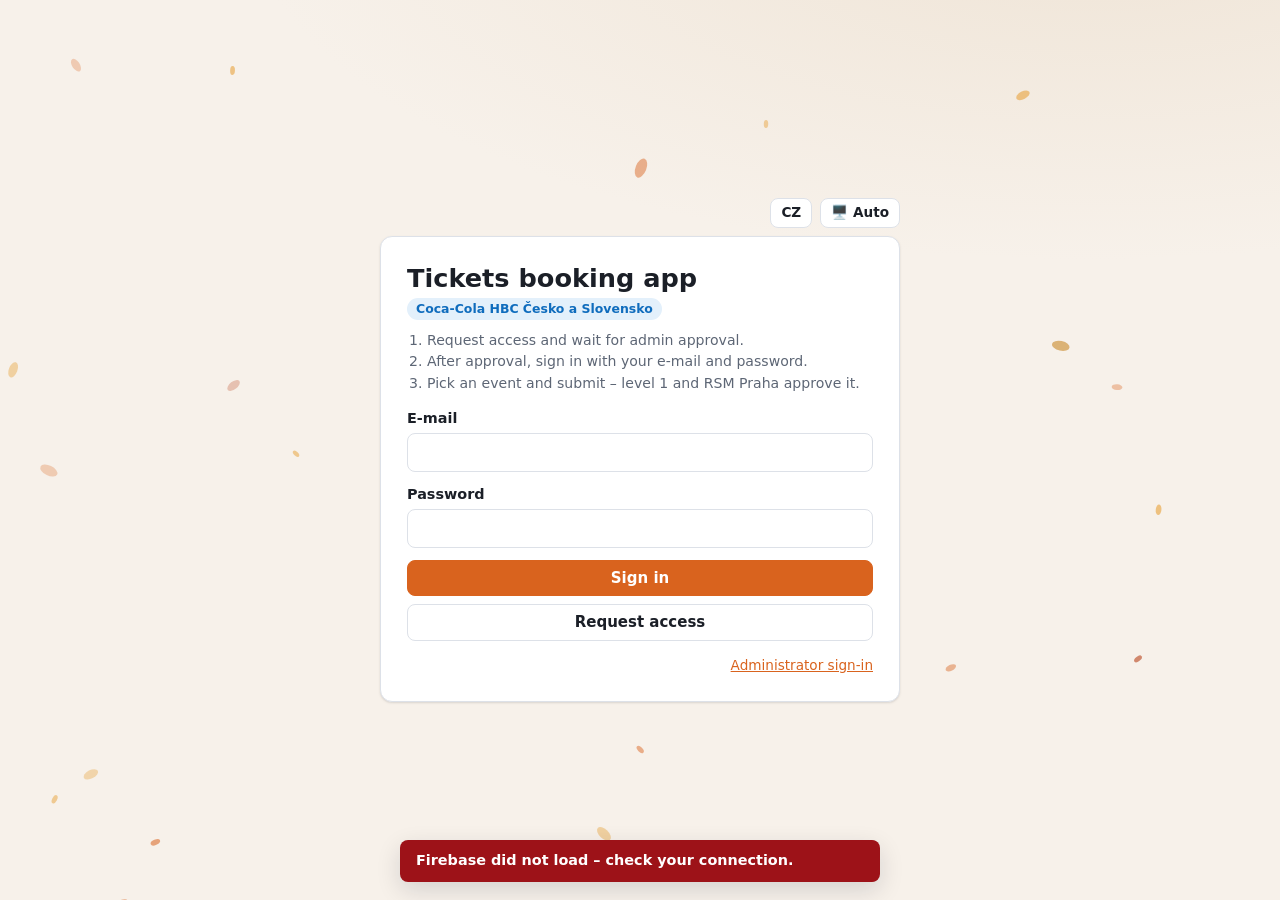
==== index.html @ 9cbe0d30 "Enhance onboarding steps with target elements" ====
<!DOCTYPE html>
<html lang="cs" data-theme="light" data-season="autumn">
<head>
<meta charset="utf-8">
<meta name="viewport" content="width=device-width, initial-scale=1, viewport-fit=cover">
<title>Tickets booking app – Coca-Cola HBC</title>
<meta name="description" content="Systém rezervace lístků – Coca-Cola HBC Česko a Slovensko">
<meta name="theme-color" content="#e41e26">
<link rel="manifest" href="manifest.json">
<link rel="icon" href="icons/icon-192.png">
<link rel="apple-touch-icon" href="icons/icon-192.png">
<meta name="apple-mobile-web-app-capable" content="yes">
<meta name="apple-mobile-web-app-title" content="Tickets">
<script src="https://www.gstatic.com/firebasejs/10.12.2/firebase-app-compat.js"></script>
<script src="https://www.gstatic.com/firebasejs/10.12.2/firebase-firestore-compat.js"></script>
<style>
/* ============ DESIGN TOKENS (světlý základ + sezónní přepisy + tmavý režim) ============ */
:root{
  --font:"Segoe UI Variable Text","Segoe UI",system-ui,-apple-system,"Helvetica Neue",Arial,sans-serif;
  --bg:#f5f6f8;--bg2:#eceef2;--surface:#fff;--surface2:#f8f9fb;--text:#1b1f27;--muted:#5d6675;--border:#dde1e8;
  --accent:#e41e26;--accent-h:#c4161d;--accent-soft:#fdeaea;--accent-text:#fff;--accent2:#1b1f27;
  --ok:#188a4b;--ok-bg:#e4f5ea;--warn:#a85b00;--warn-bg:#fff1dc;--bad:#c4161d;--bad-bg:#fde8e8;--info:#0f6cbd;--info-bg:#e3f0fb;--mute-bg:#eceef2;
  --r:8px;--r2:12px;--sh1:0 1px 2px rgba(16,24,40,.06),0 1px 3px rgba(16,24,40,.08);--sh2:0 8px 24px rgba(16,24,40,.14);
  --hero:linear-gradient(135deg,#e41e26,#9d1218);--glass:none;
}
[data-season=autumn]{--bg:#f7f1ea;--bg2:#efe4d6;--accent:#d9631e;--accent-h:#b84f13;--accent-soft:#fdeedf;--hero:linear-gradient(135deg,#d9631e,#8f3a0c)}
[data-season=winter]{--bg:#eaf1f9;--bg2:#dce8f5;--accent:#2b6fd6;--accent-h:#1f57ae;--accent-soft:#e3edfb;--hero:linear-gradient(135deg,#2b6fd6,#0e2f66);--glass:blur(10px)}
[data-season=spring]{--bg:#f0f7f1;--bg2:#e0efe3;--accent:#2f9e6b;--accent-h:#238056;--accent-soft:#e0f4ea;--hero:linear-gradient(135deg,#7ccf9c,#2f9e6b 60%,#f2c94c)}
[data-season=summer]{--bg:#fffdf6;--bg2:#fff4cf;--accent:#e4002b;--accent-h:#b80022;--accent-soft:#ffe8ec;--hero:linear-gradient(135deg,#ff8a00,#e4002b)}
[data-season=christmas]{--bg:#f2f6f1;--bg2:#e1ece0;--accent:#1f6b4a;--accent-h:#16523a;--accent-soft:#dff0e6;--accent2:#b8901f;--hero:linear-gradient(135deg,#1f6b4a,#0d3a28 70%,#b8901f)}
[data-season=halloween]{--bg:#17110d;--bg2:#21170f;--surface:#241a13;--surface2:#2c2017;--text:#f6ebe0;--muted:#b9a592;--border:#44342a;--accent:#ff7a1a;--accent-h:#e86600;--accent-soft:#3a2415;--accent-text:#1a0f08;--hero:linear-gradient(135deg,#ff7a1a,#7a2d00);--ok-bg:#16301f;--warn-bg:#3a2a10;--bad-bg:#401818;--info-bg:#15283a;--mute-bg:#33261c;--sh1:0 1px 2px rgba(0,0,0,.4);--sh2:0 8px 24px rgba(0,0,0,.6)}
[data-theme=dark]{--bg:#12151b;--bg2:#1a1e26;--surface:#1c212a;--surface2:#232933;--text:#eceff4;--muted:#a3adbd;--border:#313947;--accent-soft:#3a1f22;--ok:#4cc380;--ok-bg:#16301f;--warn:#f0b35a;--warn-bg:#3a2a10;--bad:#ff7b80;--bad-bg:#401818;--info:#6cb4f2;--info-bg:#15283a;--mute-bg:#2a313d;--sh1:0 1px 2px rgba(0,0,0,.4);--sh2:0 8px 24px rgba(0,0,0,.55)}
[data-theme=dark][data-season=autumn]{--bg:#17120e;--bg2:#211912;--accent:#f0802f;--accent-soft:#3a2415;--accent-text:#1a0f08}
[data-theme=dark][data-season=winter]{--bg:#0e1522;--bg2:#162033;--accent:#5b9bff;--accent-soft:#18284a;--accent-text:#06101f}
[data-theme=dark][data-season=spring]{--accent:#4cc380;--accent-soft:#16301f;--accent-text:#06140c}
[data-theme=dark][data-season=summer]{--accent:#ff4d62;--accent-soft:#401822;--accent-text:#1a0309}
[data-theme=dark][data-season=christmas]{--accent:#47b985;--accent-soft:#16301f;--accent2:#e0b84a;--accent-text:#04140c}
[data-theme=dark]:not([data-season=halloween]):not([data-season=autumn]):not([data-season=winter]):not([data-season=spring]):not([data-season=summer]):not([data-season=christmas]){--accent:#ff4d55;--accent-text:#1a0305}

/* ============ BASE ============ */
*{box-sizing:border-box}
html{-webkit-text-size-adjust:100%}
body{margin:0;font:15px/1.5 var(--font);background:var(--bg);color:var(--text);min-height:100vh;
  background-image:radial-gradient(1200px 500px at 85% -10%,var(--bg2),transparent 70%)}
h1,h2,h3,h4{margin:0 0 .5em;line-height:1.25;font-weight:600}
h1{font-size:1.6rem}h2{font-size:1.25rem}h3{font-size:1.05rem}
p{margin:0 0 .75em}a{color:var(--accent)}
button,input,select,textarea{font:inherit;color:inherit}
:focus-visible{outline:2px solid var(--accent);outline-offset:2px;border-radius:4px}
.sr-only{position:absolute;width:1px;height:1px;overflow:hidden;clip:rect(0 0 0 0);white-space:nowrap}
.muted{color:var(--muted)}.small{font-size:.85rem}.right{margin-left:auto}.nowrap{white-space:nowrap}
.row{display:flex;gap:10px;align-items:center;flex-wrap:wrap}.col{display:flex;flex-direction:column;gap:10px}
.grid{display:grid;gap:14px}.g2{grid-template-columns:repeat(auto-fit,minmax(260px,1fr))}.g3{grid-template-columns:repeat(auto-fill,minmax(250px,1fr))}.g4{grid-template-columns:repeat(auto-fit,minmax(170px,1fr))}
#particles{position:fixed;inset:0;pointer-events:none;z-index:0}
#app{position:relative;z-index:1}
@media (prefers-reduced-motion:reduce){*{animation:none!important;transition:none!important}#particles{display:none}}

/* ============ PRVKY ============ */
.card{background:var(--surface);border:1px solid var(--border);border-radius:var(--r2);box-shadow:var(--sh1);padding:18px;-webkit-backdrop-filter:var(--glass);backdrop-filter:var(--glass)}
[data-season=winter] .card,[data-season=winter] .ev,[data-season=winter] .hdr{background:color-mix(in srgb,var(--surface) 78%,transparent)}
.btn{display:inline-flex;align-items:center;justify-content:center;gap:6px;min-height:36px;padding:6px 14px;border:1px solid var(--border);border-radius:var(--r);background:var(--surface);cursor:pointer;font-weight:600;text-decoration:none;transition:background .15s,border-color .15s}
.btn:hover:not(:disabled){background:var(--surface2);border-color:var(--muted)}
.btn:disabled{opacity:.5;cursor:not-allowed}
.btn.pri{background:var(--accent);border-color:var(--accent);color:var(--accent-text)}.btn.pri:hover:not(:disabled){background:var(--accent-h);border-color:var(--accent-h)}
.btn.ok{background:var(--ok);border-color:var(--ok);color:#fff}.btn.bad{background:var(--bad-bg);border-color:var(--bad);color:var(--bad)}
.btn.sm{min-height:30px;padding:3px 10px;font-size:.85rem}.btn.block{width:100%}.btn.ghost{background:transparent;border-color:transparent}
label{display:block;font-weight:600;font-size:.9rem;margin-bottom:4px}
input[type=text],input[type=email],input[type=password],input[type=number],input[type=date],input[type=time],input[type=url],input[type=search],select,textarea{width:100%;min-height:38px;padding:7px 10px;border:1px solid var(--border);border-radius:var(--r);background:var(--surface);color:var(--text)}
textarea{min-height:84px;resize:vertical}
input:focus,select:focus,textarea:focus{border-color:var(--accent)}
.fg{margin-bottom:12px}.hint{font-size:.8rem;color:var(--muted);margin-top:3px}
.chk{display:flex;gap:10px;align-items:flex-start;font-weight:500}.chk input{margin-top:4px;width:auto}
.badge{display:inline-flex;align-items:center;gap:4px;padding:2px 9px;border-radius:999px;font-size:.78rem;font-weight:700;background:var(--mute-bg);color:var(--muted);white-space:nowrap}
.b-ok{background:var(--ok-bg);color:var(--ok)}.b-warn{background:var(--warn-bg);color:var(--warn)}.b-bad{background:var(--bad-bg);color:var(--bad)}.b-info{background:var(--info-bg);color:var(--info)}
.chips{display:flex;gap:8px;flex-wrap:wrap}
.chip{padding:5px 13px;border:1px solid var(--border);border-radius:999px;background:var(--surface);cursor:pointer;font-weight:600;font-size:.88rem}
.chip.on{background:var(--accent);border-color:var(--accent);color:var(--accent-text)}
.bar{height:7px;background:var(--mute-bg);border-radius:9px;overflow:hidden}.bar>i{display:block;height:100%;background:var(--accent);border-radius:9px}.bar.full>i{background:var(--bad)}.bar.low>i{background:var(--warn)}
.empty{text-align:center;padding:36px 12px;color:var(--muted);border:1px dashed var(--border);border-radius:var(--r2)}
[data-tip]{position:relative}
[data-tip]:hover::after,[data-tip]:focus-visible::after{content:attr(data-tip);position:absolute;left:0;bottom:calc(100% + 6px);z-index:50;width:max-content;max-width:280px;padding:7px 10px;border-radius:6px;background:#1b1f27;color:#fff;font-size:.8rem;font-weight:500;line-height:1.35;white-space:normal;box-shadow:var(--sh2);pointer-events:none}

/* ============ HLAVIČKA / NAV ============ */
.hdr{position:sticky;top:0;z-index:20;background:var(--surface);border-bottom:1px solid var(--border);padding-top:env(safe-area-inset-top)}
.hdr-in{max-width:1280px;margin:0 auto;padding:8px 16px;display:flex;align-items:center;gap:12px;flex-wrap:wrap}
.logo{display:flex;align-items:center;gap:10px;font-weight:700;font-size:1.05rem;text-decoration:none;color:var(--text)}
.logo img{width:34px;height:34px;border-radius:8px}.logo small{display:block;font-weight:500;color:var(--muted);font-size:.72rem;line-height:1}
.sync{display:inline-flex;align-items:center;gap:6px;font-size:.78rem;color:var(--muted)}.sync i{width:9px;height:9px;border-radius:50%;background:var(--ok)}.sync.off i{background:var(--bad)}.sync.wait i{background:var(--warn)}
.nav{max-width:1280px;margin:0 auto;padding:0 16px;display:flex;gap:4px;overflow-x:auto;scrollbar-width:thin}
.nav button{border:0;background:none;padding:10px 14px;font-weight:600;color:var(--muted);cursor:pointer;border-bottom:3px solid transparent;white-space:nowrap}
.nav button:hover{color:var(--text)}.nav button.on{color:var(--accent);border-bottom-color:var(--accent)}
main{max-width:1280px;margin:0 auto;padding:20px 16px 90px}
.hero{background:var(--hero);color:#fff;border-radius:var(--r2);padding:22px 24px;margin-bottom:18px;box-shadow:var(--sh1)}
.hero h1{margin:0 0 4px;color:#fff}.hero p{margin:0;opacity:.92;max-width:70ch}

/* ============ AKCE ============ */
.ev{background:var(--surface);border:1px solid var(--border);border-radius:16px;overflow:hidden;display:flex;flex-direction:column;box-shadow:0 3px 12px rgba(25,30,40,.07);transition:transform .18s ease,box-shadow .18s ease,border-color .18s ease;min-width:0}
.ev:hover{transform:translateY(-3px);box-shadow:0 12px 28px rgba(25,30,40,.13);border-color:color-mix(in srgb,var(--accent) 35%,var(--border))}
.ev-img{height:190px;min-height:150px;background-color:var(--bg2);background-position:center;background-size:contain;background-repeat:no-repeat;position:relative;isolation:isolate}
.ev-img:after{content:"";position:absolute;inset:0;background:linear-gradient(180deg,rgba(0,0,0,.13),transparent 28%,transparent 70%,rgba(0,0,0,.10));pointer-events:none;z-index:-1}
.ev-img .badge{position:absolute;top:12px;right:12px;box-shadow:0 2px 8px rgba(0,0,0,.12)}.ev-img .cat{position:absolute;left:12px;bottom:12px;background:rgba(0,0,0,.62);color:#fff;backdrop-filter:blur(6px)}
.ev-body{padding:16px;display:flex;flex-direction:column;gap:10px;flex:1}
.ev-body h3{margin:0;font-size:1.08rem;letter-spacing:-.01em}.ev-meta{display:flex;flex-direction:column;gap:4px;font-size:.9rem;color:var(--muted)}
.ev-foot{margin-top:auto;padding-top:6px;display:flex;gap:8px;align-items:center;justify-content:space-between}
.ev-foot .btn{border-radius:10px;min-height:38px;padding-inline:15px}
.ev.dim{opacity:.65}
.ev[data-tip]:hover::after,.ev[data-tip]:focus-visible::after{left:12px;bottom:auto;top:12px;max-width:min(320px,calc(100% - 24px));width:max-content;white-space:normal}
@media(max-width:520px){.ev-img{height:205px}.ev-body{padding:14px}.ev:hover{transform:none}}

/* ============ TABULKY ============ */
.tw{overflow-x:auto;border:1px solid var(--border);border-radius:var(--r2);background:var(--surface)}
table{width:100%;border-collapse:collapse;font-size:.9rem}
th{text-align:left;padding:10px 12px;background:var(--surface2);border-bottom:1px solid var(--border);font-weight:600;color:var(--muted);white-space:nowrap}
td{padding:10px 12px;border-bottom:1px solid var(--border);vertical-align:top}
tr:last-child td{border-bottom:0}tr:hover td{background:var(--surface2)}
@media (max-width:760px){
  table.stack thead{display:none}table.stack,table.stack tbody,table.stack tr,table.stack td{display:block;width:100%}
  table.stack tr{border-bottom:1px solid var(--border);padding:8px 0}table.stack td{border:0;padding:4px 12px;display:flex;gap:10px;justify-content:space-between;text-align:right}
  table.stack td::before{content:attr(data-l);font-weight:600;color:var(--muted);text-align:left;flex:0 0 38%}
}

/* ============ ADMIN ============ */
.adm{display:grid;grid-template-columns:260px 1fr;gap:18px;align-items:start}
.adm-nav{display:flex;flex-direction:column;gap:4px;position:sticky;top:110px}
.adm-nav button{display:flex;gap:10px;align-items:center;text-align:left;border:1px solid transparent;background:none;padding:9px 12px;border-radius:var(--r);cursor:pointer;font-weight:600}
.adm-nav button:hover{background:var(--surface)}.adm-nav button.on{background:var(--accent-soft);color:var(--accent);border-color:var(--accent)}
.tile{display:flex;flex-direction:column;gap:4px;text-align:left;padding:14px;border:1px solid var(--border);border-radius:var(--r2);background:var(--surface);cursor:pointer;box-shadow:var(--sh1)}
.tile:hover{border-color:var(--accent)}.tile b{font-size:1rem}.tile span{color:var(--muted);font-size:.85rem}.tile .ic{font-size:1.5rem}
.kpi{padding:14px 16px;border:1px solid var(--border);border-radius:var(--r2);background:var(--surface);text-align:left;cursor:pointer;box-shadow:var(--sh1)}
.kpi:hover{border-color:var(--accent)}.kpi b{display:block;font-size:1.9rem;line-height:1.1}.kpi span{color:var(--muted);font-size:.85rem}
@media (max-width:900px){.adm{grid-template-columns:1fr}.adm-nav{position:static;flex-direction:row;overflow-x:auto}.adm-nav button{white-space:nowrap}.adm-nav .d{display:none}}
.tl{list-style:none;margin:0;padding:0 0 0 14px;border-left:2px solid var(--border)}.tl li{position:relative;padding:0 0 10px 12px;font-size:.88rem}.tl li::before{content:"";position:absolute;left:-21px;top:5px;width:10px;height:10px;border-radius:50%;background:var(--accent)}

/* ============ GATE ============ */
.gate{min-height:100vh;display:grid;place-items:center;padding:20px}
.gate-box{width:min(520px,100%)}.gate-box .card{padding:26px}
.gate-top{display:flex;justify-content:flex-end;gap:8px;margin-bottom:8px}
.gate h1{margin-bottom:2px}.steps{margin:0 0 14px;padding-left:20px;font-size:.88rem;color:var(--muted)}

/* ============ DIALOG, TOAST, CHAT ============ */
dialog{border:1px solid var(--border);border-radius:var(--r2);padding:0;background:var(--surface);color:var(--text);box-shadow:var(--sh2);width:min(640px,calc(100vw - 24px));max-height:calc(100vh - 24px)}
dialog::backdrop{background:rgba(10,14,20,.55)}
.dlg-h{padding:16px 20px 0;display:flex;align-items:center;gap:10px}.dlg-h h2{margin:0;flex:1}
.dlg-b{padding:14px 20px;overflow:auto;max-height:calc(100vh - 170px)}.dlg-f{padding:12px 20px 18px;display:flex;gap:8px;justify-content:flex-end;flex-wrap:wrap}
#toasts{position:fixed;left:50%;transform:translateX(-50%);bottom:calc(18px + env(safe-area-inset-bottom));z-index:100;display:flex;flex-direction:column;gap:8px;align-items:center;width:min(480px,calc(100vw - 24px))}
.toast{padding:10px 16px;border-radius:var(--r);background:#1b1f27;color:#fff;box-shadow:var(--sh2);font-weight:600;font-size:.9rem;width:100%}.toast.err{background:#9d1218}.toast.ok{background:#14703c}
.chat-fab{position:fixed;right:16px;bottom:calc(16px + env(safe-area-inset-bottom));z-index:60;width:58px;height:58px;border-radius:50%;border:0;background:var(--accent);color:var(--accent-text);box-shadow:var(--sh2);cursor:pointer;display:grid;place-items:center;font-size:1.6rem;overflow:hidden;padding:0}
.chat-fab img{width:100%;height:100%;object-fit:cover}
.chat{position:fixed;right:16px;bottom:calc(86px + env(safe-area-inset-bottom));z-index:60;width:min(390px,calc(100vw - 24px));height:min(560px,calc(100vh - 130px));display:flex;flex-direction:column;background:var(--surface);border:1px solid var(--border);border-radius:var(--r2);box-shadow:var(--sh2);overflow:hidden}
.chat-h{padding:12px 14px;background:var(--accent);color:var(--accent-text);display:flex;align-items:center;gap:10px;font-weight:700}
.chat-h button{margin-left:auto;border:0;background:rgba(255,255,255,.2);color:inherit;border-radius:6px;cursor:pointer;padding:3px 9px}
.chat-log{flex:1;overflow:auto;padding:12px;display:flex;flex-direction:column;gap:8px;background:var(--surface2)}
.msg{max-width:88%;padding:8px 12px;border-radius:12px;white-space:pre-wrap;font-size:.9rem}.msg.bot{background:var(--surface);border:1px solid var(--border);align-self:flex-start}.msg.me{background:var(--accent);color:var(--accent-text);align-self:flex-end}
.chat-q{display:flex;gap:6px;flex-wrap:wrap;padding:8px 12px 0}.chat-f{display:flex;gap:8px;padding:10px 12px}
.ob-dots{display:flex;gap:6px;justify-content:center;margin:6px 0}.ob-dots i{width:8px;height:8px;border-radius:50%;background:var(--border)}.ob-dots i.on{background:var(--accent)}
.hide{display:none!important}

/* Onboarding that points to the actual interface element */
#ob-spotlight{position:fixed;inset:0;z-index:10001;pointer-events:none}
#ob-spotlight:before{content:'';position:absolute;top:var(--ob-top,20px);left:var(--ob-left,20px);width:var(--ob-width,200px);height:var(--ob-height,60px);border:3px solid var(--pri,#1677ff);border-radius:14px;box-shadow:0 0 0 9999px rgba(8,15,30,.66),0 0 0 7px rgba(22,119,255,.2);transition:top .2s,left .2s,width .2s,height .2s}
#ob-panel{position:fixed;z-index:10010;left:50%;bottom:max(18px,env(safe-area-inset-bottom));transform:translateX(-50%);width:min(520px,calc(100vw - 28px));max-height:42vh;overflow:auto;background:var(--surface,#fff);color:var(--text,#172033);border:1px solid var(--line,#d7dce5);border-radius:18px;padding:20px 22px;box-shadow:0 18px 60px rgba(0,0,0,.3)}
#ob-panel h3{margin:8px 0;font-size:1.2rem}#ob-panel p{line-height:1.55;margin:0 0 12px}#ob-panel .ob-panel-head{display:flex;justify-content:space-between;align-items:center}#ob-panel .ob-eyebrow{font-size:.72rem;letter-spacing:.08em;font-weight:800;opacity:.7}#ob-panel .ob-x{border:0;background:transparent;font-size:1.5rem;cursor:pointer;color:inherit}#ob-panel .ob-panel-actions{display:flex;gap:8px;justify-content:flex-end;flex-wrap:wrap;margin-top:14px}#ob-panel .ob-dots{display:flex;gap:5px;margin:10px 0}#ob-panel .ob-dots i{width:7px;height:7px;border-radius:50%;background:var(--line,#d7dce5)}#ob-panel .ob-dots i.on{background:var(--pri,#1677ff)}
@media(max-width:520px){#ob-panel{max-height:48vh;padding:16px}#ob-panel .ob-panel-actions .btn{flex:1}}
</style>
</head>
<body>
<canvas id="particles" aria-hidden="true"></canvas>
<div id="app"></div>
<div id="toasts" role="status" aria-live="polite"></div>
<noscript>Aplikace vyžaduje JavaScript.</noscript>
<script>
'use strict';
/* =====================================================================
   TICKETS BOOKING PORTAL 2.0 – jediný soubor, logicky rozdělený na moduly.
   Zdroj pravdy = Firebase (portalData/cocaColaDatabase + podkolekce).
   localStorage = jen cache (session, jazyk, motiv, poslední stav pro offline start).
   ===================================================================== */
const FB={apiKey:"AIzaSyCPSV3AauKHMPfnkACjbfvEDbb6RFJMiJA",authDomain:"cc-tickets-booking-app.firebaseapp.com",projectId:"cc-tickets-booking-app",storageBucket:"cc-tickets-booking-app.firebasestorage.app",messagingSenderId:"998442761726",appId:"1:998442761726:web:e5bbe201f68c9594ea54af",measurementId:"G-GKKE8GCN0T"};
const DOC='cocaColaDatabase',ACTS='cocaColaActions',DAY=864e5,ROLES=['applicant','manager','rsm_praha','admin'];
const ADMIN_CODE_HASH='96e0efdf0a2b84d7f1e137ec50258190f8611520d19091ccc286391bf6fa189e';
const APP_VERSION='2.0.0';

/* ---------- utils ---------- */
const $=(s,r=document)=>r.querySelector(s),$$=(s,r=document)=>Array.from(r.querySelectorAll(s));
const esc=s=>String(s==null?'':s).replace(/[&<>"']/g,c=>({'&':'&amp;','<':'&lt;','>':'&gt;','"':'&quot;',"'":'&#39;'}[c]));
const norm=e=>String(e==null?'':e).trim().toLowerCase();
const uid=()=>Date.now()*1000+Math.floor(Math.random()*1000);
const jget=(k,f)=>{try{const v=localStorage.getItem(k);return v==null?f:JSON.parse(v)}catch(e){return f}};
const jset=(k,v)=>{try{localStorage.setItem(k,JSON.stringify(v))}catch(e){}};
const clone=o=>JSON.parse(JSON.stringify(o==null?null:o));
const pad=n=>String(n).padStart(2,'0');
const isoDay=d=>d.getFullYear()+'-'+pad(d.getMonth()+1)+'-'+pad(d.getDate());
const fmtDate=(d,t)=>{if(!d)return '–';const m=String(d).match(/^(\d{4})-(\d{2})-(\d{2})/);const s=m?(+m[3])+'. '+(+m[2])+'. '+m[1]:d;return t?s+' '+t:s};
const fmtTs=ts=>{try{return new Date(ts).toLocaleString(S.lang==='en'?'en-GB':'cs-CZ')}catch(e){return ts}};
const csvCell=v=>{v=String(v==null?'':v);return /[";\n\r]/.test(v)?'"'+v.replace(/"/g,'""')+'"':v};
function download(name,content,type){const b=content instanceof Blob?content:new Blob([content],{type:type||'text/plain'});const a=document.createElement('a');a.href=URL.createObjectURL(b);a.download=name;document.body.appendChild(a);a.click();setTimeout(()=>{URL.revokeObjectURL(a.href);a.remove()},500)}
function toast(msg,kind){const t=document.createElement('div');t.className='toast '+(kind||'');t.textContent=msg;$('#toasts').appendChild(t);setTimeout(()=>t.remove(),kind==='err'?7000:3500)}
/* SHA-256 (kompatibilní s hesly ve stávající databázi: sha256('cc:'+email+':'+heslo)) */
function sha256(msg){const rr=(v,a)=>(v>>>a)|(v<<(32-a));const mw=Math.pow(2,32);let ascii=unescape(encodeURIComponent(msg)),result='',i,j;const words=[],bl=ascii.length*8,k=[],ic={};let hash=[],pc=0;for(let c=2;pc<64;c++){if(!ic[c]){for(i=0;i<313;i+=c)ic[i]=c;hash[pc]=(Math.pow(c,.5)*mw)|0;k[pc++]=(Math.pow(c,1/3)*mw)|0}}ascii+='\x80';while(ascii.length%64-56)ascii+='\x00';for(i=0;i<ascii.length;i++)words[i>>2]|=ascii.charCodeAt(i)<<((3-i)%4)*8;words[words.length]=(bl/mw)|0;words[words.length]=bl;for(j=0;j<words.length;){const w=words.slice(j,j+=16),old=hash;hash=hash.slice(0,8);for(i=0;i<64;i++){const w15=w[i-15],w2=w[i-2],a=hash[0],e=hash[4];const t1=hash[7]+(rr(e,6)^rr(e,11)^rr(e,25))+((e&hash[5])^(~e&hash[6]))+k[i]+(w[i]=i<16?w[i]:(w[i-16]+(rr(w15,7)^rr(w15,18)^(w15>>>3))+w[i-7]+(rr(w2,17)^rr(w2,19)^(w2>>>10)))|0);const t2=(rr(a,2)^rr(a,13)^rr(a,22))+((a&hash[1])^(a&hash[2])^(hash[1]&hash[2]));hash=[(t1+t2)|0].concat(hash);hash[4]=(hash[4]+t1)|0}for(i=0;i<8;i++)hash[i]=(hash[i]+old[i])|0}for(i=0;i<8;i++)for(j=3;j+1;j--){const b=(hash[i]>>(j*8))&255;result+=(b<16?'0':'')+b.toString(16)}return result}
const hashPw=(email,pw)=>sha256('cc:'+norm(email)+':'+pw);

/* ---------- stav aplikace (v paměti; zdroj pravdy je Firebase) ---------- */
const DEF_PREFS={registration:true,chatbot_issues:true,other_events:true,system:true,info_events:true};
const S={user:jget('currentUser',null),view:'events',adminPage:'home',lang:null,
  users:{},roleRequests:[],requests:[],events:[],legacy:[],cfg:{},season:'autumn',profiles:{},reasons:[],
  teams:{admin:'',info:'',prefs:Object.assign({},DEF_PREFS),lang:'cs'},raw:{},
  net:{online:navigator.onLine,docOk:false,actOk:false,lastSync:null,pending:false,fromCache:false,err:null},
  filter:'all',reqFilter:'all',reserveEvent:'',errors:jget('ccErrLog',[]),teamsLog:[],ready:false};
const IDX={byEvent:new Map()}; // approved/total/pending podle akce

/* ---------- i18n ---------- */
const L=()=>S.lang==='en'?1:0;
function T(k,v){const d=DICT[k];let s=d?(d[L()]||d[0]):k;if(v)for(const x in v)s=s.split('{'+x+'}').join(v[x]);return s}
function detectLang(){const u=S.user&&S.users[norm(S.user.email)];return(u&&u.prefs&&u.prefs.lang)||localStorage.getItem('ccLang')||((navigator.language||'cs').toLowerCase().startsWith('cs')?'cs':'en')}
const ROLE_L={applicant:'role.applicant',manager:'role.manager',rsm_praha:'role.rsm',admin:'role.admin'};
const STAT_L={'Čeká':'st.pending','Schváleno':'st.approved','Zamítnuto':'st.rejected','Náhradník':'st.waitlist'};
const EVST_L={Active:'ev.active',Full:'ev.full',Cancelled:'ev.cancelled',Completed:'ev.completed'};

/* ---------- konfigurace (zachovává neznámá pole ze starého portálu) ---------- */
const DEF_FILTERS=[{id:'all',name:'Vše',locked:true,active:true}];
function normCfg(x){try{x=x&&typeof x==='object'?clone(x):{}}catch(e){x={}}if(!x||typeof x!=='object'||Array.isArray(x))x={};x.landing=x.landing&&typeof x.landing==='object'?x.landing:{};let h=x.help;if(Array.isArray(h))h={answers:h};h=h&&typeof h==='object'&&!Array.isArray(h)?h:{};h.answers=Array.isArray(h.answers)?h.answers:[];h.contact=String(h.contact||'');h.enabled=h.enabled!==false;h.icon=typeof h.icon==='string'?h.icon:'';h.iconUrl=typeof h.iconUrl==='string'?h.iconUrl:'';x.help=h;let ob=x.onboarding&&typeof x.onboarding==='object'?x.onboarding:{};ob.enabled=ob.enabled!==false;ob.auto=ob.auto!==false;ob.steps=ob.steps&&typeof ob.steps==='object'?ob.steps:{};x.onboarding=ob;if(!Array.isArray(x.filters)||!x.filters.length)x.filters=clone(DEF_FILTERS);return x}
function parseReasons(v){if(Array.isArray(v))return v.filter(Boolean);return String(v||'').split(',').map(s=>s.trim()).filter(Boolean)}

/* ---------- cloud ---------- */
const Cloud={db:null,ref:null,col:null,started:false,errAt:0,
  init(){if(typeof firebase==='undefined'||!firebase.apps){S.net.err='Firebase SDK se nenačetl';return false}
    try{if(!firebase.apps.length)firebase.initializeApp(FB);this.db=firebase.firestore();try{this.db.enablePersistence({synchronizeTabs:true}).catch(()=>{})}catch(e){}
      this.ref=this.db.collection('portalData').doc(DOC);this.col=this.ref.collection(ACTS);return true}catch(e){S.net.err=e.message;logError('firebase-init',e.message);return false}},
  listen(){if(this.started||!this.ref)return;this.started=true;
    this.ref.onSnapshot({includeMetadataChanges:true},snap=>{S.net.docOk=true;S.net.err=null;S.net.pending=snap.metadata.hasPendingWrites;S.net.fromCache=snap.metadata.fromCache;if(!snap.metadata.fromCache)S.net.lastSync=Date.now();applyDoc(snap.exists?snap.data():{});changed()},
      err=>{S.net.docOk=false;S.net.err=err.message;logError('sync',err.message,'doc');changed()});
    this.col.onSnapshot({includeMetadataChanges:true},snap=>{S.net.actOk=true;S.events=snap.docs.map(d=>{const x=d.data();return Object.assign({},x,{id:x.id!=null?x.id:d.id,_doc:d.id})});applyEvents();cacheSave();changed()},
      err=>{S.net.actOk=false;S.net.err=err.message;logError('sync',err.message,'events');changed()})},
  async patch(p){try{await this.ref.update(p)}catch(e){if(e.code==='not-found')await this.ref.set(p);else throw e}},
  /* transakce nad hlavním dokumentem; fn(data,tx) vrací {patch,result} nebo vyhodí Error s hláškou pro uživatele */
  async mutate(fn){if(!navigator.onLine)throw new Error(T('err.offline'));let out;
    await this.db.runTransaction(async tx=>{const s=await tx.get(this.ref);const d=s.exists?s.data():{};const r=await fn(d,tx)||{};out=r.result;if(r.patch&&Object.keys(r.patch).length){s.exists?tx.update(this.ref,r.patch):tx.set(this.ref,r.patch)}});return out},
  async saveEvent(ev){if(!navigator.onLine)throw new Error(T('err.offline'));const o=clone(ev);delete o._doc;await this.col.doc(String(ev.id)).set(o,{merge:true})},
  async deleteEvent(id){if(!navigator.onLine)throw new Error(T('err.offline'));await this.col.doc(String(id)).delete()},
  async fresh(){try{const s=await this.ref.get({source:'server'});applyDoc(s.exists?s.data():{});changed(true)}catch(e){}}
};
function applyDoc(d){S.raw=d;
  S.users=d.users&&typeof d.users==='object'?d.users:{};S.roleRequests=Array.isArray(d.roleRequests)?d.roleRequests:[];S.requests=Array.isArray(d.ticketRequests)?d.ticketRequests:[];
  S.teams.admin=d.teamsWebhookUrl||'';S.teams.info=d.teamsInfoWebhookUrl||'';S.teams.prefs=Object.assign({},DEF_PREFS,d.teamsNotificationPrefs||{});S.teams.lang=d.teamsLang==='en'?'en':'cs';
  S.cfg=normCfg(d.ccPortalConfigV3);S.season=d.ccSeasonMode||'autumn';S.profiles=d.ccManagerProfiles&&typeof d.ccManagerProfiles==='object'?d.ccManagerProfiles:{};S.reasons=parseReasons(d.cc_dynamic_reasons);
  S.legacy=Array.isArray(d.companyActions)?d.companyActions:[];S.auditDays=d.auditRetentionDays||730;
  applyEvents();cacheSave()}
function applyEvents(){const m=new Map(),ids=new Set(S.events.map(e=>String(e.id)));
  /* legacy akce (pole companyActions ve starém dokumentu) – jen zobrazení, dokud nejsou přesunuty do kolekce */
  S._all=S.events.concat(S.legacy.filter(a=>a&&a.id!=null&&!ids.has(String(a.id))).map(a=>Object.assign({},a,{_legacy:true})));
  S.requests.forEach(r=>{const key=r.actionId!=null&&r.actionId!==''?'id:'+r.actionId:'n:'+r.action;let x=m.get(key);if(!x){x={total:0,approved:0,pending:0,rejected:0,tickets:0};m.set(key,x)}const n=parseInt(r.tickets)||0;x.total++;const o=overall(r);if(o==='approved')x.approved+=n;else if(o==='pending'||o==='waitlist')x.pending+=n;else x.rejected++;});IDX.byEvent=m}
function cacheSave(){if(!S.ready&&!S.net.docOk)return;jset('ccCacheV2',{raw:S.raw,events:S.events,t:Date.now()})}
function cacheLoad(){const c=jget('ccCacheV2',null);if(c&&c.raw){S.events=c.events||[];applyDoc(c.raw)}}

/* ---------- stavy akcí (jediné místo, kde se stav počítá) ---------- */
const evTime=ev=>{if(!ev||!ev.date)return null;const d=new Date(ev.date+'T'+(ev.time||'23:59')+':00');return isNaN(d)?null:d};
function evStats(ev){const a=IDX.byEvent.get('id:'+ev.id),b=IDX.byEvent.get('n:'+ev.name);const z={total:0,approved:0,pending:0,rejected:0};return{total:(a?a.total:0)+(b?b.total:0),approved:(a?a.approved:0)+(b?b.approved:0),pending:(a?a.pending:0)+(b?b.pending:0),rejected:(a?a.rejected:0)+(b?b.rejected:0)}}
const isArchived=ev=>ev.status==='Skryto';
function evStatusWith(ev,approved,now){const t=evTime(ev);if(ev.status==='Zrušena'||/zruš/i.test(ev.portalStatus||''))return 'Cancelled';
  if(t&&t<(now||new Date()))return 'Completed';const cap=Number(ev.capacity)||0;if(cap>0&&approved>=cap)return 'Full';if(/vyprod|obsazen|naplněn/i.test(ev.portalStatus||''))return 'Full';return 'Active'}
const evStatus=(ev,now)=>evStatusWith(ev,evStats(ev).approved,now);
const evBookable=ev=>!isArchived(ev)&&evStatus(ev)==='Active';
const evRemaining=ev=>{const c=Number(ev.capacity)||0;return c?Math.max(0,c-evStats(ev).approved):null};
const evById=id=>(S._all||[]).find(e=>String(e.id)===String(id));
function overall(r){if(r.status1==='Zamítnuto'||r.status2==='Zamítnuto')return 'rejected';if(r.status1==='Schváleno'&&r.status2==='Schváleno')return 'approved';if(r.status2==='Náhradník')return 'waitlist';return 'pending'}

/* ---------- chyby a monitoring ---------- */
let _lastErr='',_lastErrT=0,_lastTeamsErr=0;
function logError(kind,msg,extra){msg=String(msg||'');const e={t:Date.now(),kind,msg:msg.slice(0,300),extra:extra?String(extra).slice(0,200):''};S.errors.unshift(e);S.errors=S.errors.slice(0,40);jset('ccErrLog',S.errors);
  const key=kind+msg;if(key===_lastErr&&Date.now()-_lastErrT<10000)return;_lastErr=key;_lastErrT=Date.now();
  try{if(Cloud.ref&&navigator.onLine&&S.user)Cloud.ref.collection('errorLog').add({ts:new Date().toISOString(),kind,msg:e.msg,extra:e.extra,user:S.user.email,ver:APP_VERSION,ua:navigator.userAgent.slice(0,120)}).catch(()=>{})}catch(x){}
  if(Date.now()-_lastTeamsErr>300000&&S.teams.admin&&kind!=='teams'){_lastTeamsErr=Date.now();Teams.send(kind==='sync'?'sync_issue':'system_error',{facts:[[T('tm.f.problem'),kind+': '+e.msg]]})}}
window.addEventListener('error',ev=>logError('js',ev.message,(ev.filename||'').split('/').pop()+':'+ev.lineno));
window.addEventListener('unhandledrejection',ev=>logError('promise',ev.reason&&ev.reason.message||ev.reason));

/* ---------- audit ---------- */
function audit(action,target,detail){const a={ts:new Date().toISOString(),actor:S.user?S.user.email:'',role:S.user?S.user.role:'',action,target:target==null?'':String(target),detail:detail?String(detail).slice(0,400):''};
  try{if(Cloud.ref)Cloud.ref.collection('auditLog').add(a).catch(e=>logError('audit',e.message))}catch(e){}}

/* ---------- Teams (2 kanály: admin + informace o akcích) ---------- */
const INFO_TYPES=['new_event','reminder_30','reminder_14','reminder_7','reminder_1','low_capacity','full_capacity','cancelled','rescheduled','completed'];
const TYPE_CAT={new_registration:'registration',chatbot_issue:'chatbot_issues',sync_issue:'system',system_error:'system',new_reservation:'other_events',approval:'other_events',rejection:'other_events',event_created:'other_events',event_deleted:'other_events',event_modified:'other_events',test:null};
INFO_TYPES.forEach(t=>TYPE_CAT[t]='info_events');
const TYPE_COLOR={new_registration:'0078D4',approval:'28A745',rejection:'DC2626',new_reservation:'00A4EF',chatbot_issue:'F59E0B',sync_issue:'F59E0B',system_error:'DC2626',event_created:'0078D4',event_deleted:'DC2626',event_modified:'0078D4',test:'64748B',new_event:'0078D4',reminder_30:'0078D4',reminder_14:'0078D4',reminder_7:'F59E0B',reminder_1:'F59E0B',low_capacity:'F59E0B',full_capacity:'DC2626',cancelled:'DC2626',rescheduled:'F59E0B',completed:'64748B'};
const Teams={validUrl(u){if(!u)return true;try{const p=new URL(u),h=p.hostname.toLowerCase();return p.protocol==='https:'&&(h==='outlook.office.com'||h==='webhook.office.com'||h.endsWith('.webhook.office.com')||h.endsWith('.logic.azure.com')||h.endsWith('.api.powerplatform.com'))&&!p.username&&!p.password&&(!p.port||p.port==='443')}catch(e){return false}},
  enabled(type){const c=TYPE_CAT[type];const prefs=S.teams&&S.teams.prefs&&typeof S.teams.prefs==='object'?S.teams.prefs:{};return c==null||prefs[c]!==false},
  async send(type,data){data=data||{};const url=INFO_TYPES.includes(type)?S.teams.info:S.teams.admin;if(!url||!this.enabled(type))return false;
    const lang=S.teams.lang==='en'?1:0,tt=k=>{const d=DICT[k];return d?d[lang]:k};
    const facts=(data.facts||[]).map(f=>({name:String(f[0]).slice(0,80),value:String(f[1]==null?'':f[1]).replace(/[<>]/g,'').slice(0,500)}));
    facts.push({name:tt('tm.f.when'),value:new Date().toLocaleString(lang?'en-GB':'cs-CZ')});
    const title=tt('tm.'+type);const card={'@type':'MessageCard','@context':'http://schema.org/extensions',themeColor:TYPE_COLOR[type]||'64748B',summary:title,title,sections:[{activityTitle:title,facts,markdown:false}]};
    if(type!=='test')card.potentialAction=[{'@type':'OpenUri',name:tt('tm.open'),targets:[{os:'default',uri:location.origin+location.pathname}]}];
    let ok=false,note='';try{const r=await fetch(url,{method:'POST',headers:{'Content-Type':'application/json'},body:JSON.stringify(card)});ok=r.ok;if(!ok)note='HTTP '+r.status}
      catch(e){try{await fetch(url,{method:'POST',mode:'no-cors',body:JSON.stringify(card)});ok=true;note='unverified'}catch(e2){note=e2.message}}
    S.teamsLog.unshift({t:Date.now(),type,ok,note});S.teamsLog=S.teamsLog.slice(0,20);
    if(!ok)logError('teams',type+' '+note);return ok}};
/* shrnutí akce pro Teams */
const evFacts=ev=>[[T('tm.f.name'),ev.name],[T('tm.f.date'),fmtDate(ev.date,ev.time)],[T('tm.f.capacity'),ev.capacity||'–'],[T('tm.f.category'),ev.category||'–']];

/* ---------- téma, sezóna, částice ---------- */
function seasonNow(){let s=S.season;if(s!=='auto')return s;const d=new Date(),m=d.getMonth()+1,day=d.getDate();if(m===10&&day>=25)return 'halloween';if(m===12)return 'christmas';if(m<=2)return 'winter';if(m<=5)return 'spring';if(m<=8)return 'summer';return 'autumn'}
function themePref(){const u=S.user&&S.users[norm(S.user.email)];return(u&&u.prefs&&u.prefs.theme)||localStorage.getItem('ccTheme')||'auto'}
function applyTheme(){const p=themePref();const dark=p==='dark'||(p==='auto'&&matchMedia('(prefers-color-scheme: dark)').matches);const h=document.documentElement;h.dataset.theme=dark?'dark':'light';const se=seasonNow();h.dataset.season=se;S.lang=detectLang();h.lang=S.lang;
  const m=$('meta[name=theme-color]');if(m)m.content=getComputedStyle(h).getPropertyValue('--accent').trim()||'#e41e26';Particles.set(se)}
const Particles={cv:null,ctx:null,list:[],kind:'',raf:0,
  set(kind){const want=({autumn:'leaf',winter:'snow',christmas:'snow',halloween:'ember'})[kind]||'';if(want===this.kind)return;this.kind=want;cancelAnimationFrame(this.raf);this.cv=$('#particles');this.ctx=this.cv.getContext('2d');this.ctx.clearRect(0,0,this.cv.width,this.cv.height);if(!want||matchMedia('(prefers-reduced-motion: reduce)').matches)return;
    const resize=()=>{this.cv.width=innerWidth;this.cv.height=innerHeight};resize();addEventListener('resize',resize);const n=want==='snow'?55:26;
    this.list=Array.from({length:n},()=>this.mk(true));const col={leaf:['#d9631e','#e8a33d','#b8431a','#c9892b'],snow:['#ffffff'],ember:['#ff7a1a','#ffb067']}[want];
    const step=()=>{if(document.hidden){this.raf=requestAnimationFrame(step);return}const c=this.ctx;c.clearRect(0,0,this.cv.width,this.cv.height);
      this.list.forEach(p=>{p.y+=p.vy;p.x+=Math.sin((p.y+p.ph)/40)*p.sw;p.rot+=p.vr;if(p.y>this.cv.height+10||(want==='ember'&&p.y<-10))Object.assign(p,this.mk(false));
        c.save();c.translate(p.x,p.y);c.rotate(p.rot);c.globalAlpha=p.a;c.fillStyle=col[p.c%col.length];c.beginPath();if(want==='leaf')c.ellipse(0,0,p.s*1.3,p.s*.7,0,0,7);else c.arc(0,0,p.s*(want==='snow'?.6:.45),0,7);c.fill();c.restore()});this.raf=requestAnimationFrame(step)};step()},
  mk(init){const h=innerHeight,w=innerWidth,e=this.kind==='ember';return{x:Math.random()*w,y:init?Math.random()*h:(e?h+10:-10),vy:e?-(.3+Math.random()*.6):.4+Math.random()*.9,sw:.3+Math.random()*.6,ph:Math.random()*100,rot:Math.random()*6,vr:(Math.random()-.5)*.03,s:3+Math.random()*5,a:.25+Math.random()*.4,c:Math.floor(Math.random()*4)}}};

/* ---------- autentizace a uživatelé ---------- */
const Auth={
  setSession(u){S.user=u?{name:u.name,email:u.email,role:u.role,master:!!u.master}:null;if(S.user)jset('currentUser',S.user);else localStorage.removeItem('currentUser')},
  async login(email,pw){email=norm(email);if(!email||!pw)throw new Error(T('err.fill'));await Cloud.fresh();const u=S.users[email];
    if(!u||u.passwordHash!==hashPw(email,pw))throw new Error(T('err.badlogin'));this.setSession(u);audit('login',email);applyTheme()},
  async adminCode(code){if(sha256('cc-admin:'+String(code||'').trim())!==ADMIN_CODE_HASH)throw new Error(T('err.badcode'));this.setSession({name:'Hlavní Správce',email:'admin@firma.cz',role:'admin',master:true});audit('login-master','admin@firma.cz');applyTheme()},
  logout(){audit('logout',S.user&&S.user.email);this.setSession(null);S.view='events';applyTheme();render(true)},
  async register(f){const name=f.name.trim(),email=norm(f.email);if(!name||!email||!f.pw||!f.pw2)throw new Error(T('err.fill'));if(!/^[^\s@]+@[^\s@]+\.[^\s@]+$/.test(email))throw new Error(T('err.email'));if(f.pw.length<6)throw new Error(T('err.pwlen'));if(f.pw!==f.pw2)throw new Error(T('err.pwmatch'));if(ROLES.indexOf(f.role)<0)throw new Error(T('err.role'));
    const req={id:Date.now(),name,email,role:f.role,passwordHash:hashPw(email,f.pw),createdAt:new Date().toISOString()};
    await Cloud.mutate(d=>{const users=d.users||{},rr=Array.isArray(d.roleRequests)?d.roleRequests.slice():[];if(Object.keys(users).some(k=>norm(k)===email))throw new Error(T('err.regdup1'));if(rr.some(r=>norm(r.email)===email))throw new Error(T('err.regdup2'));rr.push(req);return{patch:{roleRequests:rr}}});
    audit('registration',email,f.role);Teams.send('new_registration',{facts:[[T('tm.f.who'),name],['E-mail',email],[T('tm.f.role'),T(ROLE_L[f.role])]]})},
  async approveRequest(id,role){let who;await Cloud.mutate(d=>{const rr=(d.roleRequests||[]).slice(),i=rr.findIndex(r=>String(r.id)===String(id));if(i<0)throw new Error(T('err.notfound'));const r=rr[i];if(!r.passwordHash)throw new Error(T('err.nohash'));const users=Object.assign({},d.users||{});users[norm(r.email)]={name:r.name,email:norm(r.email),role:ROLES.includes(role||r.role)?(role||r.role):'applicant',passwordHash:r.passwordHash,approvedAt:new Date().toISOString()};rr.splice(i,1);who=r;return{patch:{users,roleRequests:rr}}});
    audit('registration-approved',who.email,role||who.role);Teams.send('approval',{facts:[[T('tm.f.who'),who.name],['E-mail',who.email],[T('tm.f.role'),T(ROLE_L[role||who.role])]]})},
  async rejectRequest(id){let who;await Cloud.mutate(d=>{const rr=(d.roleRequests||[]).slice(),i=rr.findIndex(r=>String(r.id)===String(id));if(i<0)throw new Error(T('err.notfound'));who=rr.splice(i,1)[0];return{patch:{roleRequests:rr}}});
    audit('registration-rejected',who.email);Teams.send('rejection',{facts:[[T('tm.f.who'),who.name],['E-mail',who.email]]})},
  async setRole(email,role){if(!ROLES.includes(role))return;await Cloud.mutate(d=>{const u=Object.assign({},d.users||{});if(!u[email])throw new Error(T('err.notfound'));u[email]=Object.assign({},u[email],{role});return{patch:{users:u}}});audit('role-change',email,role)},
  async setPassword(email,pw){if(!pw||pw.length<6)throw new Error(T('err.pwlen'));await Cloud.mutate(d=>{const u=Object.assign({},d.users||{});if(!u[email])throw new Error(T('err.notfound'));u[email]=Object.assign({},u[email],{passwordHash:hashPw(email,pw)});return{patch:{users:u}}});audit('password-reset',email)},
  async deleteUser(email,anonymize){await Cloud.mutate(d=>{const u=Object.assign({},d.users||{});const was=u[email];delete u[email];const patch={users:u};if(anonymize&&was){patch.ticketRequests=(d.ticketRequests||[]).map(r=>(norm(r.applicantEmail)===email||(!r.applicantEmail&&norm(r.employee)===norm(was.name)))?Object.assign({},r,{employee:T('gdpr.deleted'),applicantEmail:'',customer:r.customer}):r)}return{patch}});audit('user-deleted',email,anonymize?'anonymized':'')},
  async savePrefs(p){if(!S.user||S.user.master){if(p.theme)localStorage.setItem('ccTheme',p.theme);if(p.lang)localStorage.setItem('ccLang',p.lang);applyTheme();render(true);return}
    const email=norm(S.user.email);if(p.theme)localStorage.setItem('ccTheme',p.theme);if(p.lang)localStorage.setItem('ccLang',p.lang);
    try{await Cloud.mutate(d=>{const u=Object.assign({},d.users||{});if(!u[email])return{};u[email]=Object.assign({},u[email],{prefs:Object.assign({},u[email].prefs||{},p)});return{patch:{users:u}}})}catch(e){toast(e.message,'err')}applyTheme();render(true)},
  validateSession(){if(!S.user||S.user.master||!S.ready)return;const u=S.users[norm(S.user.email)];if(!Object.keys(S.users).length&&!S.net.docOk)return;
    if(!u){this.setSession(null);toast(T('err.sessionend'),'err');return}if(u.role!==S.user.role||u.name!==S.user.name){this.setSession(u)}}
};
const isAdmin=()=>S.user&&S.user.role==='admin';
const roleOf=()=>S.user?S.user.role:'';

/* =====================================================================
   UI pomocníci: dialogy, Excel/CSV, události
   ===================================================================== */
const ACT={};
function dlg(title,body,buttons,opts){opts=opts||{};const d=document.createElement('dialog');d.setAttribute('aria-label',title);
  d.innerHTML='<div class="dlg-h"><h2>'+esc(title)+'</h2><button class="btn ghost sm" data-x aria-label="'+esc(T('c.close'))+'">✕</button></div><div class="dlg-b">'+body+'</div><div class="dlg-f"></div>';
  const f=$('.dlg-f',d);const close=()=>{d.close()};
  (buttons||[]).forEach(b=>{const x=document.createElement('button');x.type='button';x.className='btn '+(b.cls||'');x.textContent=b.label;x.onclick=async()=>{if(b.fn){const r=await b.fn(d,close);if(r===false)return}close()};f.appendChild(x)});
  $('[data-x]',d).onclick=close;d.addEventListener('close',()=>{d.remove();if(_dirty)setTimeout(()=>render(),50);if(opts.onClose)opts.onClose()});
  document.body.appendChild(d);d.showModal();const first=$('input:not([type=hidden]),select,textarea',d);if(first&&!opts.noFocus)first.focus();return d}
const ask=(msg,okLabel,danger)=>new Promise(res=>{let done=false;const d=dlg(T('c.confirm'),'<p>'+esc(msg)+'</p>',[{label:T('c.cancel'),fn:()=>{done=true;res(false)}},{label:okLabel||T('c.ok'),cls:danger?'bad':'pri',fn:()=>{done=true;res(true)}}],{noFocus:true});d.addEventListener('close',()=>{if(!done)res(false)})});
const askText=(title,label,o)=>new Promise(res=>{o=o||{};let done=false;const d=dlg(title,'<div class="fg"><label for="ask-i">'+esc(label)+'</label><input id="ask-i" type="'+(o.type||'text')+'" value="'+esc(o.value||'')+'" autocomplete="off"></div>',[{label:T('c.cancel'),fn:()=>{done=true;res(null)}},{label:T('c.ok'),cls:'pri',fn:dd=>{done=true;res($('#ask-i',dd).value)}}]);d.addEventListener('close',()=>{if(!done)res(null)})});
async function run(fn,okMsg){try{const r=await fn();if(okMsg)toast(okMsg,'ok');return r===undefined?true:r}catch(e){toast(e.message||String(e),'err');logError('action',e.message);return false}}

/* CSV / Excel */
function parseCSV(text){text=text.replace(/^\uFEFF/,'');const first=text.split(/\r?\n/)[0]||'';const sep=(first.match(/;/g)||[]).length>=(first.match(/,/g)||[]).length?';':',';const rows=[];let row=[],cur='',q=false;
  for(let i=0;i<text.length;i++){const c=text[i];if(q){if(c==='"'){if(text[i+1]==='"'){cur+='"';i++}else q=false}else cur+=c}else if(c==='"')q=true;else if(c===sep){row.push(cur);cur=''}else if(c==='\n'||c==='\r'){if(c==='\r'&&text[i+1]==='\n')i++;row.push(cur);cur='';if(row.some(x=>x!==''))rows.push(row);row=[]}else cur+=c}
  if(cur!==''||row.length){row.push(cur);if(row.some(x=>x!==''))rows.push(row)}if(!rows.length)return[];const head=rows[0].map(h=>h.trim());return rows.slice(1).map(r=>{const o={};head.forEach((h,i)=>o[h]=r[i]==null?'':r[i]);return o})}
const XL={async lib(){if(window.XLSX)return window.XLSX;await new Promise((ok,no)=>{const s=document.createElement('script');s.src='https://cdnjs.cloudflare.com/ajax/libs/xlsx/0.18.5/xlsx.full.min.js';s.onload=ok;s.onerror=()=>no(new Error(T('err.xlsx')));document.head.appendChild(s)});return window.XLSX},
  async save(name,sheets){const X=await this.lib();const wb=X.utils.book_new();Object.keys(sheets).forEach(k=>X.utils.book_append_sheet(wb,X.utils.aoa_to_sheet(sheets[k]),k.slice(0,31)));X.writeFile(wb,name+'.xlsx')},
  async read(file){const X=await this.lib();const wb=X.read(await file.arrayBuffer(),{type:'array'});return X.utils.sheet_to_json(wb.Sheets[wb.SheetNames[0]],{defval:'',raw:false})}};
const toCSV=rows=>'\uFEFF'+rows.map(r=>r.map(csvCell).join(';')).join('\r\n');
async function exportRows(name,rows,fmt){if(fmt==='xlsx')await XL.save(name,{Data:rows});else download(name+'.csv',toCSV(rows),'text/csv;charset=utf-8')}
const REQ_HEAD=()=>[T('rq.event'),T('rq.applicant'),'E-mail',T('rq.customer'),T('rq.tickets'),T('rq.reason'),T('rq.l1'),T('rq.by1'),T('rq.l2'),T('rq.by2'),T('rq.manager')];
const reqRow=r=>[r.action,r.employee,r.applicantEmail||'',r.customer,r.tickets,r.reason||'',r.status1,r.approvedBy1||'',r.status2,r.approvedBy2||'',r.manager||''];
const EV_HEAD=()=>[T('ev.f.name'),T('ev.f.date'),T('ev.f.time'),T('ev.f.place'),T('ev.f.capacity'),T('ev.f.category'),T('ev.f.status'),T('ev.f.desc'),T('ev.f.image')];
function evRow(e){return[e.name,e.date,e.time||'',e.place||'',e.capacity||'',e.category||'',isArchived(e)?T('ev.archived'):T(EVST_L[evStatus(e)]),e.description||'',e.image&&!/^data:/.test(e.image)?e.image:'']}
function imgToData(file,max){return new Promise((ok,no)=>{const r=new FileReader();r.onerror=()=>no(new Error('read'));r.onload=()=>{const im=new Image();im.onerror=()=>no(new Error('img'));im.onload=()=>{const k=Math.min(1,(max||720)/Math.max(im.width,im.height));const c=document.createElement('canvas');c.width=Math.round(im.width*k);c.height=Math.round(im.height*k);c.getContext('2d').drawImage(im,0,0,c.width,c.height);ok(c.toDataURL('image/jpeg',.78))};im.src=r.result};r.readAsDataURL(file)})}

/* =====================================================================
   REZERVACE A SCHVALOVÁNÍ (jediná implementace; vše přes transakce)
   ===================================================================== */
const Res={
  async create(f){const u=S.user;if(!u)throw new Error(T('err.login'));let req,ev0;
    await Cloud.mutate(async(d,tx)=>{const s=await tx.get(Cloud.col.doc(String(f.eventId)));let ev=s.exists?s.data():(d.companyActions||[]).find(a=>String(a.id)===String(f.eventId));if(!ev)throw new Error(T('err.noevent'));
      const reqs=(d.ticketRequests||[]).slice();const ap=reqs.filter(r=>overall(r)==='approved'&&(r.actionId!=null&&r.actionId!==''?String(r.actionId)===String(ev.id):r.action===ev.name)).reduce((n,r)=>n+(parseInt(r.tickets)||0),0);
      const st=evStatusWith(ev,ap);if(st!=='Active'||ev.status==='Skryto')throw new Error(T('err.notbookable',{s:T(EVST_L[st]||'ev.archived')}));
      const cap=Number(ev.capacity)||0;if(cap&&f.tickets>cap-ap)throw new Error(T('err.toomany',{n:Math.max(0,cap-ap)}));
      const now=new Date().toISOString();req={id:Date.now(),actionId:ev.id,action:ev.name,employee:f.employee,manager:norm(f.manager),customer:f.customer,tickets:String(f.tickets),reason:f.reason,status1:'Čeká',status2:'Čeká',approvedBy1:'',approvedBy2:'',applicantEmail:norm(u.email),createdAt:now,history:[{ts:now,by:u.email,level:0,value:'created'}]};reqs.push(req);ev0=ev;return{patch:{ticketRequests:reqs}}});
    audit('reservation-created',req.id,req.action+' / '+req.customer+' / '+req.tickets);
    Teams.send('new_reservation',{facts:[[T('tm.f.event'),req.action],[T('tm.f.who'),req.employee],[T('tm.f.customer'),req.customer],[T('tm.f.tickets'),req.tickets]]});return req},
  canL1(r){if(!S.user)return false;if(S.user.role==='admin')return true;if(S.user.role!=='manager')return false;const me=norm(S.user.email);if(norm(r.manager)===me)return true;const today=isoDay(new Date());return Object.values(S.users).some(owner=>{const p=owner.prefs||{};return norm(owner.email)===norm(r.manager)&&norm(p.deputyEmail)===me&&p.deputyFrom&&p.deputyTo&&today>=p.deputyFrom&&today<=p.deputyTo})},
  canL2(r){return S.user&&(S.user.role==='admin'||(S.user.role==='rsm_praha'&&r.status1==='Schváleno'))},
  async decide(id,level,value){const u=S.user;let res,evx;
    await Cloud.mutate(async(d,tx)=>{const reqs=(d.ticketRequests||[]).slice(),i=reqs.findIndex(r=>String(r.id)===String(id));if(i<0)throw new Error(T('err.notfound'));const r=Object.assign({},reqs[i]);
      if(level===1&&!this.canL1(r))throw new Error(T('err.perm'));if(level===2&&!this.canL2(r))throw new Error(T('err.perm2'));
      let ev=null;if(level===2&&value==='Schváleno'){const s=await tx.get(Cloud.col.doc(String(r.actionId!=null&&r.actionId!==''?r.actionId:'_')));ev=s.exists?s.data():(d.ticketRequests?null:null);if(!ev)ev=(S._all||[]).find(e=>(r.actionId!=null&&r.actionId!==''?String(e.id)===String(r.actionId):e.name===r.action))||null;
        if(ev){const cap=Number(ev.capacity)||0;if(cap){const ap=reqs.filter((x,j)=>j!==i&&overall(x)==='approved'&&(x.actionId!=null&&x.actionId!==''?String(x.actionId)===String(ev.id):x.action===ev.name)).reduce((n,x)=>n+(parseInt(x.tickets)||0),0);if(ap+(parseInt(r.tickets)||0)>cap)throw new Error(T('err.capacity',{n:Math.max(0,cap-ap)}))}}}
      const now=new Date().toISOString();if(level===1){r.status1=value;r.approvedBy1=u.name;if(value!=='Schváleno'&&r.status2!=='Čeká'){r.status2='Čeká';r.approvedBy2=''}}else{r.status2=value;r.approvedBy2=u.name}
      r.history=(r.history||[]).concat([{ts:now,by:u.email,level,value}]);reqs[i]=r;res=r;evx=ev;return{patch:{ticketRequests:reqs}}});
    audit('reservation-'+(level===1?'l1':'l2'),res.id,value+' / '+res.action+' / '+res.customer);
    if(value==='Zamítnuto'||(level===2&&value==='Schváleno'))Teams.send(value==='Zamítnuto'?'rejection':'approval',{facts:[[T('tm.f.event'),res.action],[T('tm.f.customer'),res.customer],[T('tm.f.tickets'),res.tickets],[T('tm.f.who'),u.name],[T('tm.f.level'),level]]});
    if(level===2&&value==='Schváleno'){const ev=evById(res.actionId)||S._all.find(e=>e.name===res.action);if(ev)setTimeout(()=>Sched.capacityAlerts(ev),1200)}return res},
  async remove(id){await Cloud.mutate(d=>{const reqs=(d.ticketRequests||[]).filter(r=>String(r.id)!==String(id));return{patch:{ticketRequests:reqs}}});audit('reservation-deleted',id)},
  visible(){const u=S.user;if(!u)return[];const me=norm(u.email);if(u.role==='applicant')return S.requests.filter(r=>r.applicantEmail?norm(r.applicantEmail)===me:norm(r.employee)===norm(u.name));if(u.role==='manager')return S.requests.filter(r=>norm(r.manager)===me);return S.requests.slice()},
  match(r,f){const nm=norm(S.user&&S.user.name),o=overall(r);switch(f){case 'pending':return o==='pending'||o==='waitlist';case 'approved':return o==='approved';case 'rejected':return o==='rejected';case 'wait1':return r.status1==='Čeká';case 'processed1':return r.status1!=='Čeká';case 'appr1me':return r.status1==='Schváleno'&&norm(r.approvedBy1)===nm;case 'rej1me':return r.status1==='Zamítnuto'&&norm(r.approvedBy1)===nm;case 'wait2':return r.status1==='Schváleno'&&r.status2==='Čeká';case 'done2':return r.status1==='Schváleno'&&r.status2!=='Čeká';default:return true}}
};

/* =====================================================================
   Plánovač Teams (běží v prohlížeči přihlášeného admina – bez serverové funkce
   nelze zaručit odeslání, když nikdo není přihlášen)
   ===================================================================== */
const Sched={timer:0,
  async claim(ev,sendKey,allKeys){if(ev._legacy||!navigator.onLine||!Cloud.col)return false;let got=false;
    await Cloud.db.runTransaction(async tx=>{const ref=Cloud.col.doc(String(ev._doc||ev.id)),s=await tx.get(ref);if(!s.exists)return;const n=Object.assign({},s.data().notified||{});if(n[sendKey])return;got=true;(allKeys||[sendKey]).forEach(k=>n[k]=true);tx.set(ref,{notified:n},{merge:true})});return got},
  async capacityAlerts(ev){try{if(ev._legacy||!ev.capacity)return;const st=evStatus(ev),rem=evRemaining(ev),cap=Number(ev.capacity);
      if(st==='Full'){if(await this.claim(ev,'full',['full','low']))Teams.send('full_capacity',{facts:evFacts(ev).concat([[T('tm.f.note'),T('tm.fullnote')]])})}
      else if(st==='Active'&&rem!=null&&rem<=Math.max(3,Math.ceil(cap*.1))){if(await this.claim(ev,'low'))Teams.send('low_capacity',{facts:evFacts(ev).concat([[T('tm.f.remaining'),rem]])})}}catch(e){logError('sched',e.message)}},
  async run(){if(!isAdmin()||!S.teams.info&&!S.teams.admin||!S.ready)return 0;let sent=0;const now=new Date();
    for(const ev of S.events){try{if(isArchived(ev)||ev.status==='Zrušena')continue;const t=evTime(ev);if(!t)continue;const ms=t-now;
      if(ms<=0){if(-ms<2*DAY&&await this.claim(ev,'completed')){Teams.send('completed',{facts:evFacts(ev).concat([[T('tm.f.approved'),evStats(ev).approved]])});sent++}continue}
      const ths=[[30,'d30'],[14,'d14'],[7,'d7'],[1,'d1']];let hit=null;for(const x of ths)if(ms<=x[0]*DAY){hit=x}
      if(hit){const larger=ths.filter(x=>x[0]>=hit[0]).map(x=>x[1]);if(await this.claim(ev,hit[1],larger)){Teams.send('reminder_'+hit[0],{facts:evFacts(ev).concat([[T('tm.f.remaining'),evRemaining(ev)==null?'–':evRemaining(ev)]])});sent++}}
      await this.capacityAlerts(ev)}catch(e){logError('sched',e.message)}}return sent},
  start(){clearInterval(this.timer);if(!isAdmin())return;setTimeout(()=>this.run(),4000);this.timer=setInterval(()=>this.run(),15*60*1000)}};

/* =====================================================================
   SPRÁVA AKCÍ
   ===================================================================== */
const Events={
  clean(f,old){const e=Object.assign({},old||{});e.name=f.name.trim();e.date=f.date;e.time=f.time||'';e.place=(f.place||'').trim();e.capacity=parseInt(f.capacity)||0;e.category=f.category||'';e.subcategory=f.subcategory||'';e.description=(f.description||'').trim();e.image=f.image||'';if(f.status!=null)e.status=f.status;if(!e.status)e.status='Aktivní';return e},
  async save(f,old){if(!f.name.trim()||!f.date)throw new Error(T('err.evreq'));const isNew=!old;const e=this.clean(f,old);if(isNew){e.id=Date.now();e.createdAt=new Date().toISOString()}
    const dateChanged=old&&(old.date!==e.date||(old.time||'')!==(e.time||''));if(dateChanged){e.notified={};}
    await Cloud.saveEvent(e);if(old&&old._legacy)await this.dropLegacy(e.id);
    audit(isNew?'event-created':'event-modified',e.id,e.name+' / '+e.date);
    if(isNew){Teams.send('event_created',{facts:evFacts(e)});Teams.send('new_event',{facts:evFacts(e)})}else{Teams.send('event_modified',{facts:evFacts(e)});if(dateChanged)Teams.send('rescheduled',{facts:[[T('tm.f.name'),e.name],[T('tm.f.old'),fmtDate(old.date,old.time)],[T('tm.f.new'),fmtDate(e.date,e.time)]]})}return e},
  async dropLegacy(id){await Cloud.mutate(d=>({patch:{companyActions:(d.companyActions||[]).filter(a=>String(a.id)!==String(id))}}))},
  async setStatus(ev,status){if(ev._legacy){await Cloud.saveEvent(Object.assign({},ev,{status}));await this.dropLegacy(ev.id)}else await Cloud.saveEvent({id:ev.id,status});
    audit('event-status',ev.id,ev.name+' → '+status);if(status==='Zrušena'){Teams.send('cancelled',{facts:evFacts(ev)});Teams.send('event_modified',{facts:evFacts(ev)})}},
  async remove(ev){await Cloud.deleteEvent(ev.id);if(ev._legacy)await this.dropLegacy(ev.id);audit('event-deleted',ev.id,ev.name);Teams.send('event_deleted',{facts:evFacts(ev)})},
  async duplicate(ev){const e=Object.assign({},ev,{id:Date.now(),name:ev.name+' ('+T('c.copy')+')',status:'Aktivní',notified:{},createdAt:new Date().toISOString()});delete e._doc;delete e._legacy;await Cloud.saveEvent(e);audit('event-duplicated',e.id,ev.name)},
  async bulk(ids,f){const list=ids.map(id=>evById(id)).filter(Boolean);for(const ev of list){const p={id:ev.id};if(f.date){p.date=f.date;p.notified={}}if(f.time)p.time=f.time;if(f.category)p.category=f.category;if(f.capacity!=='')p.capacity=parseInt(f.capacity)||0;if(f.place)p.place=f.place;if(f.status)p.status=f.status;
      if(ev._legacy){await Cloud.saveEvent(Object.assign({},ev,p));await this.dropLegacy(ev.id)}else await Cloud.saveEvent(p);
      if(f.date&&f.date!==ev.date)Teams.send('rescheduled',{facts:[[T('tm.f.name'),ev.name],[T('tm.f.old'),fmtDate(ev.date,ev.time)],[T('tm.f.new'),fmtDate(f.date,f.time||ev.time)]]});
      if(f.status==='Zrušena')Teams.send('cancelled',{facts:evFacts(ev)})}
    audit('event-bulk',ids.join(','),Object.keys(f).filter(k=>f[k]!=='').join(','));Teams.send('event_modified',{facts:[[T('tm.f.name'),T('ev.bulkn',{n:list.length})]]})},
  form(ev){ev=ev||{};const cats=catList();return `<div class="grid g2"><div class="fg" style="grid-column:1/-1"><label for="f-name">${T('ev.f.name')} *</label><input id="f-name" type="text" value="${esc(ev.name)}"></div>
    <div class="fg"><label for="f-date">${T('ev.f.date')} *</label><input id="f-date" type="date" value="${esc(ev.date)}"></div><div class="fg"><label for="f-time">${T('ev.f.time')}</label><input id="f-time" type="time" value="${esc(ev.time)}"></div>
    <div class="fg"><label for="f-place">${T('ev.f.place')}</label><input id="f-place" type="text" value="${esc(ev.place)}"></div><div class="fg"><label for="f-cap">${T('ev.f.capacity')}</label><input id="f-cap" type="number" min="0" value="${esc(ev.capacity||'')}"></div>
    <div class="fg"><label for="f-cat">${T('ev.f.category')}</label><input id="f-cat" type="text" list="cat-list" value="${esc(ev.category)}"><datalist id="cat-list">${cats.map(c=>'<option value="'+esc(c)+'">').join('')}</datalist></div>
    <div class="fg"><label for="f-st">${T('ev.f.status')}</label><select id="f-st"><option value="Aktivní">${T('ev.active')}</option><option value="Zrušena">${T('ev.cancelled')}</option><option value="Skryto">${T('ev.archived')}</option></select></div>
    <div class="fg" style="grid-column:1/-1"><label for="f-img">${T('ev.f.image')}</label><input id="f-img" type="url" placeholder="https://…" value="${esc(/^data:/.test(ev.image||'')?'':ev.image)}"><div class="row" style="margin-top:6px"><input id="f-file" type="file" accept="image/*" style="max-width:100%"><span class="hint">${T('ev.f.imghint')}</span></div></div>
    <div class="fg" style="grid-column:1/-1"><label for="f-desc">${T('ev.f.desc')}</label><textarea id="f-desc">${esc(ev.description)}</textarea></div></div>`},
  read(d,old){return{name:$('#f-name',d).value,date:$('#f-date',d).value,time:$('#f-time',d).value,place:$('#f-place',d).value,capacity:$('#f-cap',d).value,category:$('#f-cat',d).value,status:$('#f-st',d).value,description:$('#f-desc',d).value,image:d._img!=null?d._img:($('#f-img',d).value.trim()||(old&&/^data:/.test(old.image||'')?old.image:'')),subcategory:old?old.subcategory:''}},
  open(ev){const isNew=!ev;const d=dlg(isNew?T('ev.new'):T('ev.edit'),this.form(ev),[{label:T('c.cancel')},{label:T('c.save'),cls:'pri',fn:async dd=>{const ok=await run(()=>this.save(this.read(dd,ev),ev),T('c.saved'));return ok!==false}}]);
    if(ev){const s=ev.status==='Skryto'?'Skryto':(ev.status==='Zrušena'?'Zrušena':'Aktivní');$('#f-st',d).value=s}
    $('#f-file',d).onchange=async e=>{const f=e.target.files[0];if(!f)return;try{d._img=await imgToData(f);$('#f-img',d).value='';toast(T('ev.imgok'),'ok')}catch(x){toast(T('err.img'),'err')}}}
};
function catList(){const s=new Set();(S.cfg.filters||[]).forEach(f=>{if(f.id!=='all'&&f.active!==false)s.add(f.name||f.id)});S._all&&S._all.forEach(e=>{if(e.category)s.add(e.category)});return Array.from(s)}

/* =====================================================================
   POHLEDY
   ===================================================================== */
const evBadge=st=>`<span class="badge ${({Active:'b-ok',Full:'b-bad',Cancelled:'b-bad',Completed:''})[st]||''}">${esc(T(EVST_L[st]))}</span>`;
const stBadge=v=>`<span class="badge ${({'Schváleno':'b-ok','Zamítnuto':'b-bad','Náhradník':'b-info','Čeká':'b-warn'})[v]||''}">${esc(T(STAT_L[v]||'st.pending'))}</span>`;
function evCard(ev,o){o=o||{};const st=evStatus(ev),s=evStats(ev),cap=Number(ev.capacity)||0,rem=evRemaining(ev),pct=cap?Math.min(100,Math.round(s.approved/cap*100)):0;
  const low=st==='Active'&&cap&&rem<=Math.max(3,Math.ceil(cap*.1));const img=ev.image||ev.imageUrl||ev.backgroundImage||'';const can=evBookable(ev)&&S.user;
  return `<article class="ev ${st==='Cancelled'||st==='Completed'?'dim':''}" ${ev.description?'data-tip="'+esc(ev.description)+'" tabindex="0" aria-label="'+esc(ev.name)+'"':''}><div class="ev-img" style="${img?'background-image:url(&quot;'+esc(img)+'&quot;)':'background-image:var(--hero)'}" role="img" aria-label="${esc(ev.name)}">${evBadge(st)}${ev.category?'<span class="badge cat">'+esc(ev.category)+'</span>':''}</div>
  <div class="ev-body"><h3>${esc(ev.name)}</h3>
  <div class="ev-meta"><span>📅 ${esc(fmtDate(ev.date,ev.time))}</span>${ev.place?'<span>📍 '+esc(ev.place)+'</span>':''}</div>
  ${cap?`<div><div class="bar ${st==='Full'?'full':low?'low':''}" role="progressbar" aria-valuenow="${pct}" aria-valuemin="0" aria-valuemax="100"><i style="width:${pct}%"></i></div><div class="hint">${T('ev.cap',{a:s.approved,c:cap})}${low?' · <b>'+T('ev.remaining',{n:rem})+'</b>':''}</div></div>`:''}
  <div class="ev-foot">${o.admin?`<button class="btn sm" data-act="evEdit" data-id="${esc(ev.id)}">${T('c.edit')}</button>`:`<button class="btn pri sm" data-act="reserveFor" data-id="${esc(ev.id)}" ${can?'':'disabled'}>${T(st==='Active'?'ev.reserve':st==='Full'?'ev.full':'ev.na')}</button>`}</div></div></article>`}

const Views={
  gate(){const m=S.gateMode||'login';const roleOpt=ROLES.map(r=>`<option value="${r}">${T(ROLE_L[r])}</option>`).join('');
    return `<div class="gate"><div class="gate-box"><div class="gate-top">${this.prefs()}</div><div class="card">
    <div class="row" style="margin-bottom:10px"><img src="icons/icon-192.png" alt="" width="44" height="44" style="border-radius:10px" onerror="this.style.display='none'"><div><h1>${T('app.title')}</h1><span class="badge b-info">Coca-Cola HBC Česko a Slovensko</span></div></div>
    ${m==='login'?`<ol class="steps"><li>${T('gate.s1')}</li><li>${T('gate.s2')}</li><li>${T('gate.s3')}</li></ol>
      <form data-form="login"><div class="fg"><label for="g-em">E-mail</label><input id="g-em" type="email" autocomplete="username" required></div><div class="fg"><label for="g-pw">${T('f.pw')}</label><input id="g-pw" type="password" autocomplete="current-password" required></div>
      <button class="btn pri block" type="submit">${T('gate.login')}</button></form><button class="btn block" style="margin-top:8px" data-act="gate" data-m="register">${T('gate.request')}</button>
      <p class="small muted" style="margin:14px 0 0;text-align:right"><a href="#" data-act="gate" data-m="admin">${T('gate.admin')}</a></p>`:''}
    ${m==='register'?`<h2>${T('gate.request')}</h2><form data-form="register"><div class="fg"><label for="r-n">${T('f.name')}</label><input id="r-n" type="text" autocomplete="name" required></div><div class="fg"><label for="r-e">E-mail</label><input id="r-e" type="email" autocomplete="username" required></div>
      <div class="fg"><label for="r-r">${T('f.role')}</label><select id="r-r">${roleOpt}</select></div><div class="fg"><label for="r-p">${T('f.pw6')}</label><input id="r-p" type="password" autocomplete="new-password" required></div><div class="fg"><label for="r-p2">${T('f.pw2')}</label><input id="r-p2" type="password" autocomplete="new-password" required></div>
      <button class="btn pri block" type="submit">${T('gate.send')}</button></form><button class="btn block" style="margin-top:8px" data-act="gate" data-m="login">${T('c.back')}</button>`:''}
    ${m==='admin'?`<h2>${T('gate.admin')}</h2><form data-form="adminCode"><div class="fg"><label for="a-c">${T('gate.code')}</label><input id="a-c" type="password" autocomplete="off" required></div><button class="btn pri block" type="submit">${T('gate.login')}</button></form><button class="btn block" style="margin-top:8px" data-act="gate" data-m="login">${T('c.back')}</button>`:''}
    </div></div></div>`},
  prefs(){const th=themePref();return `<button class="btn sm" data-act="lang" data-v="${S.lang==='en'?'cs':'en'}" aria-label="Language">${S.lang==='en'?'CZ':'EN'}</button><button class="btn sm" data-act="theme" aria-label="${T('c.theme')}">${th==='dark'?'🌙 '+T('c.dark'):th==='light'?'☀️ '+T('c.light'):'🖥️ '+T('c.auto')}</button>`},
  shell(inner){const u=S.user,n=S.net;const sync=!n.online?['off',T('net.off')]:!n.docOk&&S.ready?['off',T('net.err')]:n.pending||n.fromCache&&!n.docOk?['wait',T('net.sync')]:['',T('net.ok')];
    const tabs=[['events',T('nav.events')],['requests',T('nav.requests')],['dashboard',T('nav.dashboard')]];if(isAdmin())tabs.push(['admin','⚙ '+T('nav.admin')]);
    return `<header class="hdr"><div class="hdr-in"><a class="logo" href="#events"><img src="icons/icon-192.png" alt="" onerror="this.style.display='none'"><span>${T('app.title')}<small>Coca-Cola HBC ČR a SR</small></span></a>
    <span class="sync ${sync[0]}" title="${esc(n.err||'')}"><i></i>${sync[1]}</span><div class="right row">${this.prefs()}<button class="btn sm" data-act="nav" data-v="settings" aria-label="${T('nav.settings')}" title="${T('nav.settings')}" style="font-size:1.15rem;padding:6px 10px">⚙</button><button class="btn sm" data-act="account">👤 ${esc(u.name)} · ${T(ROLE_L[u.role]||'role.applicant')}</button><button class="btn sm" data-act="logout">${T('c.logout')}</button></div></div>
    <nav class="nav" aria-label="${T('nav.main')}">${tabs.map(t=>`<button data-act="nav" data-v="${t[0]}" class="${S.view===t[0]?'on':''}" ${S.view===t[0]?'aria-current="page"':''}>${esc(t[1])}</button>`).join('')}</nav></header><main id="view">${inner}</main>`},

  events(){const filters=(S.cfg.filters||[]).filter(f=>f.active!==false);if(!filters.some(f=>f.id==='all'))filters.unshift({id:'all',name:T('c.all')});
    const all=(S._all||[]).filter(e=>!isArchived(e)&&['Active','Full'].includes(evStatus(e)));
    const list=all.filter(e=>S.filter==='all'||e.category===S.filter||(filters.find(f=>f.id===S.filter)||{}).name===e.category).sort((a,b)=>((a.date||'9999')+(a.time||'')).localeCompare((b.date||'9999')+(b.time||'')));
    const ld=S.cfg.landing||{};const title=ld.enabled!==false&&ld.title?ld.title:T('ev.heroT'),text=ld.enabled!==false&&ld.text?ld.text:T('ev.heroX');
    return `<section class="hero"><h1>${esc(title)}</h1><p>${esc(text)}</p></section>
    <div class="chips" style="margin-bottom:16px" role="group" aria-label="${T('ev.filter')}">${filters.map(f=>`<button class="chip ${S.filter===f.id?'on':''}" data-act="filter" data-v="${esc(f.id)}">${esc(f.id==='all'?T('c.all'):f.name)}</button>`).join('')}</div>
    ${list.length?`<div class="grid g3">${list.map(e=>evCard(e)).join('')}</div>`:`<div class="empty">${T(S.ready?'ev.none':'c.loading')}</div>`}`},

  reserve(){const open=(S._all||[]).filter(evBookable).sort((a,b)=>((a.date||'')+(a.time||'')).localeCompare((b.date||'')+(b.time||'')));const u=S.user;
    const defaultMgr=(S.users[norm(u.email)]||{}).prefs?.managerEmail||'';
    return `<div class="card" style="max-width:760px;margin:0 auto"><h2>${T('rs.title')}</h2><p class="muted small">${T('rs.info')}</p>
    <form data-form="reserve" id="resForm"><div class="fg"><label for="x-ev">${T('rs.event')} *</label><select id="x-ev" required><option value="">${T('rs.pick')}</option>${open.map(e=>`<option value="${esc(e.id)}" ${String(S.reserveEvent)===String(e.id)?'selected':''}>${esc(e.name)} — ${esc(fmtDate(e.date,e.time))}${evRemaining(e)!=null?' ('+T('ev.remaining',{n:evRemaining(e)})+')':''}</option>`).join('')}</select></div>
    <div class="fg"><label for="x-emp">${T('rs.applicant')} *</label><input id="x-emp" type="text" value="${esc(u.name)}" required></div>
    <div class="fg"><label for="x-mgr">${T('rs.manager')} *</label><input id="x-mgr" type="email" value="${esc(defaultMgr)}" placeholder="${esc(defaultMgr||'Nastavte v Nastavení')}" readonly required aria-readonly="true"></div>
    <div class="grid g2"><div class="fg"><label for="x-cu">${T('rs.customer')} *</label><input id="x-cu" type="text" required></div><div class="fg"><label for="x-n">${T('rs.tickets')} *</label><input id="x-n" type="number" min="1" max="10" value="1" required></div></div>
    ${S.reasons.length?`<div class="fg"><label for="x-rs">${T('rs.reasonCat')}</label><select id="x-rs"><option value="">${T('rs.pickReason')}</option>${S.reasons.map(r=>`<option>${esc(r)}</option>`).join('')}</select></div>`:''}
    <div class="fg"><label for="x-re">${T('rs.reason')} *</label><textarea id="x-re" placeholder="${T('rs.reasonPh')}" required></textarea></div>
    <div class="fg"><label class="chk"><input id="x-ok" type="checkbox"><span>${T('rs.compliance')}</span></label></div>
    <button class="btn pri" id="x-send" type="submit" disabled>${T('rs.send')}</button></form></div>`},

  settings(){const u=S.user,pr=(S.users[norm(u.email)]||{}).prefs||{},mgrs=Object.values(S.users).filter(x=>x.role==='manager'||x.role==='rsm_praha');return `<h2>${T('nav.settings')}</h2><div class="grid g2"><section class="card"><h3>${T('set.profile')}</h3><p class="muted small">${esc(u.name)} · ${esc(u.email)}</p><form data-form="settings"><div class="fg"><label for="st-mgr">${T('rs.manager')}</label><input id="st-mgr" type="email" list="st-mgr-list" autocomplete="off" value="${esc(pr.managerEmail||'')}" placeholder="Začněte psát jméno nebo e-mail…"><datalist id="st-mgr-list">${mgrs.map(m=>`<option value="${esc(m.email)}" label="${esc(m.name)}"></option>`).join('')}</datalist><p class="hint">${T('set.managerHint')}</p></div><div class="fg"><label for="st-old">${T('set.currentPw')}</label><input id="st-old" type="password" autocomplete="current-password"></div><div class="fg"><label for="st-pw">${T('set.newPw')}</label><input id="st-pw" type="password" autocomplete="new-password"></div><div class="fg"><label for="st-pw2">${T('f.pw2')}</label><input id="st-pw2" type="password" autocomplete="new-password"></div><button class="btn pri" type="submit">${T('c.save')}</button></form></section><section class="card"><h3>${T('set.deputy')}</h3><p class="hint">${T('set.deputyHint')}</p><div class="fg"><label for="st-dep">${T('set.deputyEmail')}</label><select id="st-dep"><option value="">—</option>${mgrs.map(m=>`<option value="${esc(m.email)}" ${norm(pr.deputyEmail)===norm(m.email)?'selected':''}>${esc(m.name)} (${esc(m.email)})</option>`).join('')}</select></div><div class="grid g2"><div class="fg"><label for="st-from">${T('set.from')}</label><input id="st-from" type="date" value="${esc(pr.deputyFrom||'')}"></div><div class="fg"><label for="st-to">${T('set.to')}</label><input id="st-to" type="date" value="${esc(pr.deputyTo||'')}"></div></div><button class="btn pri" data-act="settingsSave">${T('c.save')}</button></section></div>`},
  requests(){const list=Res.visible().filter(r=>Res.match(r,S.reqFilter)).sort((a,b)=>b.id-a.id);const role=roleOf();
    const chips=[['all','c.all'],['pending','st.pending'],['approved','st.approved'],['rejected','st.rejected']];if(role==='manager')chips.push(['wait1','dash.waiting']);if(role==='rsm_praha')chips.push(['wait2','dash.waitfinal']);
    const rows=list.map(r=>{const o=overall(r),del=(isAdmin()||(role==='applicant'&&o!=='approved'))?`<button class="btn bad sm" data-act="reqDel" data-id="${r.id}">${T('c.delete')}</button>`:'';
      const a1=Res.canL1(r)&&role!=='applicant'?`<div class="row" style="gap:4px;margin-top:4px"><button class="btn ok sm" data-act="decide" data-id="${r.id}" data-l="1" data-v="Schváleno">${T('c.yes')}</button><button class="btn bad sm" data-act="decide" data-id="${r.id}" data-l="1" data-v="Zamítnuto">${T('c.no')}</button></div>`:'';
      const a2=(role==='rsm_praha'||role==='admin')?(Res.canL2(r)?`<div class="row" style="gap:4px;margin-top:4px"><button class="btn ok sm" data-act="decide" data-id="${r.id}" data-l="2" data-v="Schváleno">${T('c.yes')}</button><button class="btn bad sm" data-act="decide" data-id="${r.id}" data-l="2" data-v="Zamítnuto">${T('c.no')}</button><button class="btn sm" data-act="decide" data-id="${r.id}" data-l="2" data-v="Náhradník">${T('st.waitlist')}</button></div>`:`<div class="hint">🔒 ${T('rq.needl1')}</div>`):'';
      const mail=isAdmin()&&r.applicantEmail?`<a class="btn sm" href="mailto:${esc(r.applicantEmail)}?subject=${encodeURIComponent(T('rq.mailSubj',{e:r.action}))}&body=${encodeURIComponent(T('rq.mailBody',{e:r.action,a:T(STAT_L[r.status1]),b:T(STAT_L[r.status2])}))}">✉</a>`:'';
      return `<tr data-q="${esc(norm(r.action+' '+r.employee+' '+r.customer+' '+r.reason))}"><td data-l="${T('rq.event')}"><b>${esc(r.action)}</b><div class="hint">${esc(fmtTs(r.createdAt||r.id))}</div></td><td data-l="${T('rq.applicant')}">${esc(r.employee)}<div class="hint">${esc(r.applicantEmail||'')}</div></td>
      <td data-l="${T('rq.customer')}"><b>${esc(r.customer)}</b> · ${esc(r.tickets)}×<div class="hint">${esc(r.reason||'')}</div></td>
      <td data-l="${T('rq.l1')}">${stBadge(r.status1)}<div class="hint">${esc(r.approvedBy1||r.manager||'')}</div>${a1}</td><td data-l="${T('rq.l2')}">${stBadge(r.status2)}<div class="hint">${esc(r.approvedBy2||'')}</div>${a2}</td>
      <td data-l="" class="nowrap"><button class="btn sm" data-act="reqInfo" data-id="${r.id}">${T('rq.history')}</button> ${mail} ${del}</td></tr>`}).join('');
    return `<div class="row" style="margin-bottom:12px"><h2 style="margin:0">${role==='applicant'?T('rq.mine'):T('rq.title')}</h2><div class="right row"><input type="search" id="rq-q" placeholder="${T('c.search')}" style="width:200px" aria-label="${T('c.search')}"><button class="btn sm" data-act="expReq" data-f="csv">CSV</button><button class="btn sm" data-act="expReq" data-f="xlsx">Excel</button></div></div>
    <div class="chips" style="margin-bottom:12px">${chips.map(c=>`<button class="chip ${S.reqFilter===c[0]?'on':''}" data-act="reqFilter" data-v="${c[0]}">${T(c[1])}</button>`).join('')}</div>
    ${list.length?`<div class="tw"><table class="stack" id="rq-table"><thead><tr><th>${T('rq.event')}</th><th>${T('rq.applicant')}</th><th>${T('rq.customer')}</th><th>${T('rq.l1')}</th><th>${T('rq.l2')}</th><th></th></tr></thead><tbody>${rows}</tbody></table></div>`:`<div class="empty">${T('rq.none')}</div>`}`},

  dashboard(){const role=roleOf(),mine=Res.visible(),cnt=f=>mine.filter(r=>Res.match(r,f)).length;
    const k=(n,label,filter,page)=>`<button class="kpi" data-act="${page?'adminGo':'goReq'}" data-v="${esc(page||filter)}"><b>${n}</b><span>${esc(label)}</span></button>`;let body='';
    if(role==='applicant')body=k(mine.length,T('dash.my'),'all')+k(cnt('approved'),T('st.approved'),'approved')+k(cnt('rejected'),T('st.rejected'),'rejected')+k(cnt('pending'),T('st.pending'),'pending');
    else if(role==='manager')body=k(cnt('wait1'),T('dash.waiting'),'wait1')+k(cnt('processed1'),T('dash.processed'),'processed1')+k(cnt('appr1me'),T('dash.apprme'),'appr1me')+k(cnt('rej1me'),T('dash.rejme'),'rej1me');
    else if(role==='rsm_praha')body=k(cnt('wait2'),T('dash.waitfinal'),'wait2')+k(cnt('done2'),T('dash.reviews'),'done2');
    else{const ev=S._all||[],c=st=>ev.filter(e=>!isArchived(e)&&evStatus(e)===st).length;body=k(c('Active')+'/'+c('Full')+'/'+c('Cancelled'),T('dash.events'),'','events')+k(S.requests.length,T('dash.reservations'),'','requests')+k(S.roleRequests.length,T('dash.registrations'),'','users')+k(S.errors.length,T('dash.health'),'','system')}
    let extra='';if(role==='admin'){const top=(S._all||[]).filter(e=>!isArchived(e)&&e.capacity&&['Active','Full'].includes(evStatus(e))).sort((a,b)=>evStats(b).approved/b.capacity-evStats(a).approved/a.capacity).slice(0,6);
      extra=`<div class="card" style="margin-top:16px"><h3>${T('dash.capacity')}</h3>${top.length?top.map(e=>{const s=evStats(e),p=Math.min(100,Math.round(s.approved/e.capacity*100));return `<div style="margin:10px 0"><div class="row"><b>${esc(e.name)}</b><span class="muted small right">${s.approved}/${e.capacity} (${p} %)</span></div><div class="bar ${p>=100?'full':p>=85?'low':''}"><i style="width:${p}%"></i></div></div>`}).join(''):'<p class="muted">'+T('ev.none')+'</p>'}</div>`}
    const recent=mine.slice().sort((a,b)=>b.id-a.id).slice(0,5);
    return `<h2>${T('nav.dashboard')}</h2><div class="grid g4">${body}</div>${extra}${role!=='admin'?`<div class="card" style="margin-top:16px"><h3>${T('dash.recent')}</h3>${recent.length?recent.map(r=>`<div class="row" style="padding:6px 0;border-bottom:1px solid var(--border)"><b>${esc(r.action)}</b><span class="muted small">${esc(r.customer)}</span><span class="right">${stBadge(overall(r)==='approved'?'Schváleno':overall(r)==='rejected'?'Zamítnuto':'Čeká')}</span></div>`).join(''):'<p class="muted">'+T('rq.none')+'</p>'}</div>`:''}`}
};

/* ---------- akce (data-act) ---------- */
Object.assign(ACT,{
  gate:d=>{S.gateMode=d.m;render(true)},lang:d=>Auth.savePrefs({lang:d.v}),
  theme:()=>{const o=['auto','light','dark'],c=themePref();Auth.savePrefs({theme:o[(o.indexOf(c)+1)%3]})},
  nav:d=>{S.view=d.v;history.replaceState(null,'','#'+d.v);render(true);scrollTo(0,0)},
  logout:()=>Auth.logout(),settingsSave(){const email=norm(S.user.email),dep=norm($('#st-dep').value),from=$('#st-from').value,to=$('#st-to').value;if((dep||from||to)&&(!dep||!from||!to||from>to)){toast('Vyberte zástupce a platný rozsah dat.','err');return}return run(()=>Cloud.mutate(d=>{const users=Object.assign({},d.users||{}),u=Object.assign({},users[email]||{}),prefs=Object.assign({},u.prefs||{},{deputyEmail:dep,deputyFrom:from,deputyTo:to});u.prefs=prefs;users[email]=u;return{patch:{users}}}),T('c.saved')).then(()=>render(true))},filter:d=>{S.filter=d.v;render(true)},reqFilter:d=>{S.reqFilter=d.v;render(true)},
  goReq:d=>{S.reqFilter=d.v;S.view='requests';render(true)},adminGo:d=>{S.adminPage=d.v;S.view='admin';render(true)},
  reserveFor:d=>{S.reserveEvent=d.id;S.view='reserve';history.replaceState(null,'','#reserve');render(true);scrollTo(0,0)},
  async decide(d){const lbl=d.v==='Schváleno'?T('c.yes'):d.v==='Zamítnuto'?T('c.no'):T('st.waitlist');if(d.v==='Zamítnuto'&&!await ask(T('rq.confirmRej'),T('c.no'),true))return;await run(()=>Res.decide(d.id,+d.l,d.v),lbl+' ✓')},
  async reqDel(d){if(await ask(T('rq.confirmDel'),T('c.delete'),true))await run(()=>Res.remove(d.id),T('c.deleted'))},
  reqInfo(d){const r=S.requests.find(x=>String(x.id)===String(d.id));if(!r)return;const h=(r.history||[]).map(x=>`<li><b>${esc(fmtTs(x.ts))}</b> – ${esc(x.by)} · ${x.level===0?T('rq.created'):T('rq.level')+' '+x.level+': '+esc(T(STAT_L[x.value]||'st.pending'))}</li>`).join('');
    dlg(r.action,`<p><b>${esc(r.customer)}</b> · ${esc(r.tickets)}×<br><span class="muted">${esc(r.employee)} · ${esc(r.reason||'')}</span></p><p>${T('rq.l1')}: ${stBadge(r.status1)} ${esc(r.approvedBy1||'')}<br>${T('rq.l2')}: ${stBadge(r.status2)} ${esc(r.approvedBy2||'')}</p><h3>${T('rq.history')}</h3>${h?'<ul class="tl">'+h+'</ul>':'<p class="muted">'+T('rq.nohist')+'</p>'}`,[{label:T('c.close'),cls:'pri'}])},
  expReq:d=>run(()=>exportRows('zadosti-'+isoDay(new Date()),[REQ_HEAD()].concat(Res.visible().filter(r=>Res.match(r,S.reqFilter)).map(reqRow)),d.f)),
  account(){const u=S.user,p=themePref();const d=dlg(T('acc.title'),`<p><b>${esc(u.name)}</b><br><span class="muted">${esc(u.email)} · ${T(ROLE_L[u.role])}</span></p><div class="grid g2"><div class="fg"><label for="ac-t">${T('c.theme')}</label><select id="ac-t"><option value="auto">${T('c.auto')}</option><option value="light">${T('c.light')}</option><option value="dark">${T('c.dark')}</option></select></div><div class="fg"><label for="ac-l">${T('c.language')}</label><select id="ac-l"><option value="cs">Čeština</option><option value="en">English</option></select></div></div>
    <div class="row"><button class="btn sm" id="ac-ob">${T('ob.restart')}</button>${u.master?'':`<button class="btn bad sm right" id="ac-del">${T('gdpr.delete')}</button>`}</div><p class="hint">${T('gdpr.hint')}</p>`,[{label:T('c.close')},{label:T('c.save'),cls:'pri',fn:()=>{Auth.savePrefs({theme:$('#ac-t').value,lang:$('#ac-l').value})}}]);
    $('#ac-t',d).value=p;$('#ac-l',d).value=S.lang;$('#ac-ob',d).onclick=()=>{d.close();Onboard.start(true)};const del=$('#ac-del',d);if(del)del.onclick=async()=>{d.close();if(await ask(T('gdpr.confirm'),T('gdpr.delete'),true)){const an=await ask(T('gdpr.anon'),T('c.yes'));if(await run(()=>Auth.deleteUser(norm(u.email),an))){Auth.setSession(null);render(true)}}}}
});

/* =====================================================================
   ADMINISTRACE – všechny dlaždice (jedna implementace, žádné překryvné vrstvy)
   ===================================================================== */
const PAGES=[['home','📊'],['events','🎟️'],['completed','🗂️'],['requests','📋'],['audit','🔎'],['users','👥'],['roles','🛡️'],['approvers','🔑'],['teams','💬'],['appearance','🎨'],['languages','🌐'],['helper','🤖'],['onboarding','🧭'],['filters','🏷️'],['system','🛠️']];
async function saveCfg(fn){await Cloud.mutate(d=>{const c=normCfg(d.ccPortalConfigV3);fn(c);return{patch:{ccPortalConfigV3:c}}})}
const AUDIT_ACTS={};
const Admin={
  after:{},
  view(){const p=S.adminPage||'home';const fn=this.pages[p]||this.pages.home;
    return `<div class="adm"><nav class="adm-nav" aria-label="${T('nav.admin')}">${PAGES.map(x=>`<button data-act="adminGo" data-v="${x[0]}" class="${p===x[0]?'on':''}"><span>${x[1]}</span><span>${T('ap.'+x[0])}</span></button>`).join('')}</nav><section id="adm-body" aria-live="polite">${fn.call(this)}</section></div>`},
  post(){const f=this.after[S.adminPage];if(f)setTimeout(()=>f.call(this),0)},
  head:(t,extra)=>`<div class="row" style="margin-bottom:14px"><div><h2 style="margin:0">${T('ap.'+t)}</h2><p class="muted small" style="margin:0">${T('ap.'+t+'.d')}</p></div><div class="right row">${extra||''}</div></div>`,
  pages:{
    home(){const ev=S._all||[],c=st=>ev.filter(e=>!isArchived(e)&&evStatus(e)===st).length;
      return Admin.head('home')+`<div class="grid g4" style="margin-bottom:18px"><div class="kpi"><b>${c('Active')}</b><span>${T('ev.active')}</span></div><div class="kpi"><b>${c('Full')}</b><span>${T('ev.full')}</span></div><div class="kpi"><b>${c('Cancelled')}</b><span>${T('ev.cancelled')}</span></div><div class="kpi"><b>${c('Completed')}</b><span>${T('ev.completed')}</span></div>
      <div class="kpi"><b>${S.requests.filter(r=>overall(r)==='pending').length}</b><span>${T('dash.pendingres')}</span></div><div class="kpi"><b>${S.roleRequests.length}</b><span>${T('dash.registrations')}</span></div><div class="kpi"><b>${Object.keys(S.users).length}</b><span>${T('ap.users')}</span></div><div class="kpi"><b>${S.errors.length}</b><span>${T('dash.health')}</span></div></div>
      <div class="grid g3">${PAGES.filter(p=>p[0]!=='home').map(p=>`<button class="tile" data-act="adminGo" data-v="${p[0]}"><span class="ic">${p[1]}</span><b>${T('ap.'+p[0])}</b><span>${T('ap.'+p[0]+'.d')}</span></button>`).join('')}</div>`},

    events(){const list=(S._all||[]).filter(e=>evStatus(e)!=='Completed'||isArchived(e)).sort((a,b)=>((a.date||'')+(a.time||'')).localeCompare((b.date||'')+(b.time||'')));
      const legacy=(S._all||[]).filter(e=>e._legacy).length;
      const rows=list.map(e=>{const st=evStatus(e),s=evStats(e),arch=isArchived(e),canc=e.status==='Zrušena';return `<tr data-q="${esc(norm(e.name+' '+(e.category||'')+' '+(e.place||'')))}" data-st="${arch?'archived':st}"><td><input type="checkbox" class="ev-sel" value="${esc(e.id)}" aria-label="${esc(e.name)}"></td>
      <td data-l="${T('ev.f.name')}"><b>${esc(e.name)}</b><div class="hint">${esc(fmtDate(e.date,e.time))}${e.place?' · '+esc(e.place):''}</div></td><td data-l="${T('ev.f.category')}">${esc(e.category||'–')}</td><td data-l="${T('ev.f.capacity')}">${s.approved}/${e.capacity||'∞'}<div class="hint">${T('ev.pend',{n:s.pending})}</div></td>
      <td data-l="${T('ev.f.status')}">${arch?'<span class="badge">'+T('ev.archived')+'</span>':evBadge(st)}</td><td data-l="" class="nowrap"><button class="btn sm" data-act="evEdit" data-id="${esc(e.id)}">${T('c.edit')}</button> <button class="btn sm" data-act="evDup" data-id="${esc(e.id)}">${T('c.duplicate')}</button>
      <button class="btn sm" data-act="evSt" data-id="${esc(e.id)}" data-v="${canc?'Aktivní':'Zrušena'}">${canc?T('c.restore'):T('c.cancelEv')}</button> <button class="btn sm" data-act="evSt" data-id="${esc(e.id)}" data-v="${arch?'Aktivní':'Skryto'}">${arch?T('c.restore'):T('c.archive')}</button> <button class="btn bad sm" data-act="evDel" data-id="${esc(e.id)}">${T('c.delete')}</button></td></tr>`}).join('');
      return Admin.head('events','<button class="btn pri sm" data-act="evNew">+ '+T('ev.new')+'</button><button class="btn sm" data-act="evBulk">'+T('ev.bulk')+'</button><button class="btn sm" data-act="evImport">'+T('c.import')+' Excel</button><input type="file" id="ev-file" accept=".csv,.xlsx,.xls,.json" class="hide"><button class="btn sm" data-act="evExp" data-f="csv">CSV</button><button class="btn sm" data-act="evExp" data-f="xlsx">Excel</button>')+`<div class="card web-import-card" style="margin-bottom:14px;border:1px solid var(--pri);background:var(--surface)"><div class="row" style="align-items:center;gap:12px;flex-wrap:wrap"><div style="font-size:26px">🌐</div><div style="flex:1;min-width:200px"><h3 style="margin:0 0 4px">Import akce z webové stránky</h3><p class="muted small" style="margin:0">Vlož adresu stránky akce a načti název, datum, místo, popis a obrázek. Před uložením můžeš údaje zkontrolovat a upravit.</p></div><button type="button" class="btn pri" data-act="evWebImport">🌐 Importovat z webu</button></div></div>`
      +(legacy?`<div class="card" style="margin-bottom:12px;border-color:var(--warn)"><b>${T('ev.legacy',{n:legacy})}</b> <button class="btn sm" data-act="migrate">${T('ev.migrate')}</button></div>`:'')
      +`<div class="row" style="margin-bottom:10px"><input type="search" id="ev-q" placeholder="${T('c.search')}" style="max-width:260px"><select id="ev-st" style="max-width:200px"><option value="">${T('c.all')}</option><option value="Active">${T('ev.active')}</option><option value="Full">${T('ev.full')}</option><option value="Cancelled">${T('ev.cancelled')}</option><option value="archived">${T('ev.archived')}</option></select><label class="chk small" style="margin:0"><input type="checkbox" id="ev-all"> ${T('c.selectall')}</label></div>
      ${list.length?`<div class="tw"><table class="stack" id="ev-table"><thead><tr><th></th><th>${T('ev.f.name')}</th><th>${T('ev.f.category')}</th><th>${T('ev.f.capacity')}</th><th>${T('ev.f.status')}</th><th></th></tr></thead><tbody>${rows}</tbody></table></div>`:`<div class="empty">${T('ev.none')}</div>`}`},

    completed(){const list=(S._all||[]).filter(e=>evStatus(e)==='Completed').sort((a,b)=>((b.date||'')+(b.time||'')).localeCompare((a.date||'')+(a.time||'')));
      const rows=list.map(e=>{const s=evStats(e),made=e.createdAt||(e.id>1e12&&e.id<2e12?new Date(+e.id).toISOString():'');return `<tr><td data-l="${T('ev.f.name')}"><b>${esc(e.name)}</b></td><td data-l="${T('ev.f.date')}">${esc(fmtDate(e.date,e.time))}</td><td data-l="${T('ev.f.category')}">${esc(e.category||'–')}</td><td data-l="${T('ev.apprTickets')}">${s.approved}</td><td data-l="${T('ev.totalRes')}">${s.total}</td>
      <td data-l="${T('ev.timeline')}" class="small">${made?esc(fmtDate(made.slice(0,10)))+' → ':''}${T('ev.tl.res',{n:s.total})} → <b>${T('ev.completed')}</b> ${esc(fmtDate(e.date))}</td><td data-l=""><button class="btn sm" data-act="evTl" data-id="${esc(e.id)}">${T('rq.history')}</button> <button class="btn sm" data-act="evDup" data-id="${esc(e.id)}">${T('c.duplicate')}</button></td></tr>`}).join('');
      return Admin.head('completed','<button class="btn sm" data-act="evExp" data-f="csv" data-done="1">CSV</button><button class="btn sm" data-act="evExp" data-f="xlsx" data-done="1">Excel</button>')+(list.length?`<div class="tw"><table class="stack"><thead><tr><th>${T('ev.f.name')}</th><th>${T('ev.f.date')}</th><th>${T('ev.f.category')}</th><th>${T('ev.apprTickets')}</th><th>${T('ev.totalRes')}</th><th>${T('ev.timeline')}</th><th></th></tr></thead><tbody>${rows}</tbody></table></div>`:`<div class="empty">${T('ev.nocompleted')}</div>`)},

    requests(){return Admin.head('requests')+Views.requests()},

    audit(){return Admin.head('audit','<button class="btn sm" data-act="auditExp">CSV</button>')+`<div class="row" style="margin-bottom:10px"><input type="search" id="au-q" placeholder="${T('au.filter')}" style="max-width:340px"><span class="muted small" id="au-n"></span></div><div id="au-user"></div><div id="au-body"><div class="empty">${T('c.loading')}</div></div>`},

    users(){const rr=S.roleRequests.map(r=>`<tr><td data-l="${T('f.name')}"><b>${esc(r.name)}</b></td><td data-l="E-mail">${esc(r.email)}</td><td data-l="${T('f.role')}"><select data-rr="${r.id}">${ROLES.map(x=>`<option value="${x}" ${x===r.role?'selected':''}>${T(ROLE_L[x])}</option>`).join('')}</select></td><td data-l=""><button class="btn ok sm" data-act="rrOk" data-id="${r.id}">${T('c.approve')}</button> <button class="btn bad sm" data-act="rrNo" data-id="${r.id}">${T('c.reject')}</button></td></tr>`).join('');
      const us=Object.keys(S.users).sort().map(k=>{const u=S.users[k];return `<tr><td data-l="${T('f.name')}"><b>${esc(u.name)}</b></td><td data-l="E-mail">${esc(u.email||k)}</td><td data-l="${T('f.role')}"><select data-ur="${esc(k)}">${ROLES.map(x=>`<option value="${x}" ${x===u.role?'selected':''}>${T(ROLE_L[x])}</option>`).join('')}</select></td><td data-l=""><button class="btn sm" data-act="uPw" data-id="${esc(k)}">${T('us.setpw')}</button> <button class="btn bad sm" data-act="uDel" data-id="${esc(k)}">${T('c.delete')}</button></td></tr>`}).join('');
      return Admin.head('users')+`<h3>${T('us.pending')} (${S.roleRequests.length})</h3>${rr?`<div class="tw"><table class="stack"><thead><tr><th>${T('f.name')}</th><th>E-mail</th><th>${T('f.role')}</th><th></th></tr></thead><tbody>${rr}</tbody></table></div>`:`<div class="empty">${T('us.nopending')}</div>`}<h3 style="margin-top:22px">${T('us.active')} (${Object.keys(S.users).length})</h3>${us?`<div class="tw"><table class="stack"><thead><tr><th>${T('f.name')}</th><th>E-mail</th><th>${T('f.role')}</th><th></th></tr></thead><tbody>${us}</tbody></table></div>`:`<div class="empty">${T('us.none')}</div>`}`},

    roles(){const P=[['perm.create',1,0,0,1],['perm.own',1,0,0,1],['perm.l1',0,1,0,1],['perm.l2',0,0,1,1],['perm.dash',1,1,1,1],['perm.admin',0,0,0,1]];const cnt=r=>Object.values(S.users).filter(u=>u.role===r).length;
      return Admin.head('roles')+`<div class="tw"><table><thead><tr><th>${T('perm.title')}</th>${ROLES.map(r=>`<th>${T(ROLE_L[r])} <span class="badge">${cnt(r)}</span></th>`).join('')}</tr></thead><tbody>${P.map(p=>`<tr><td>${T(p[0])}</td>${p.slice(1).map(x=>`<td>${x?'✅':'—'}</td>`).join('')}</tr>`).join('')}</tbody></table></div><p class="hint">${T('perm.note')}</p>`},

    approvers(){const list=Object.values(S.users).filter(u=>u.role==='manager'||u.role==='rsm_praha');
      return Admin.head('approvers')+(list.length?`<div class="tw"><table class="stack"><thead><tr><th>${T('f.name')}</th><th>E-mail</th><th>${T('f.role')}</th><th>${T('ap.assigned')}</th><th>${T('ap.deputy')}</th><th></th></tr></thead><tbody>${list.map(u=>{const e=norm(u.email),p=S.profiles[e]||{};return `<tr><td data-l="${T('f.name')}"><b>${esc(p.displayName||u.name)}</b></td><td data-l="E-mail">${esc(u.email)}</td><td data-l="${T('f.role')}">${T(ROLE_L[u.role])}</td><td data-l="${T('ap.assigned')}">${S.requests.filter(r=>norm(r.manager)===e).length}</td><td data-l="${T('ap.deputy')}">${esc(p.deputy||'–')}</td><td data-l=""><button class="btn sm" data-act="apEdit" data-id="${esc(e)}">${T('c.edit')}</button></td></tr>`}).join('')}</tbody></table></div>`:`<div class="empty">${T('us.none')}</div>`)},

    teams(){const p=S.teams.prefs;const cat=[['registration','tp.registration'],['other_events','tp.other'],['chatbot_issues','tp.chatbot'],['system','tp.system'],['info_events','tp.info']];
      return Admin.head('teams')+`<div class="grid g2"><div class="card"><h3>${T('tm.ch1')}</h3><p class="hint">${T('tm.ch1d')}</p><div class="fg"><label for="tm-a">Webhook URL</label><input id="tm-a" type="url" value="${esc(S.teams.admin)}" placeholder="https://…webhook.office.com/…"></div><button class="btn sm" data-act="tmTest" data-ch="admin">${T('tm.test')}</button></div>
      <div class="card"><h3>${T('tm.ch2')}</h3><p class="hint">${T('tm.ch2d')}</p><div class="fg"><label for="tm-i">Webhook URL</label><input id="tm-i" type="url" value="${esc(S.teams.info)}" placeholder="https://…webhook.office.com/…"></div><button class="btn sm" data-act="tmTest" data-ch="info">${T('tm.test')}</button></div></div>
      <div class="card" style="margin-top:14px"><h3>${T('tm.prefs')}</h3>${cat.map(c=>`<label class="chk"><input type="checkbox" data-tp="${c[0]}" ${p[c[0]]!==false?'checked':''}><span>${T(c[1])}</span></label>`).join('')}<div class="fg" style="margin-top:12px;max-width:260px"><label for="tm-l">${T('tm.lang')}</label><select id="tm-l"><option value="cs" ${S.teams.lang==='cs'?'selected':''}>Čeština</option><option value="en" ${S.teams.lang==='en'?'selected':''}>English</option></select></div><button class="btn pri" data-act="tmSave">${T('c.save')}</button></div>
      <div class="card" style="margin-top:14px"><div class="row"><h3 style="margin:0">${T('tm.sched')}</h3><button class="btn sm right" data-act="schedRun">${T('tm.run')}</button></div><p class="hint">${T('tm.schedNote')}</p></div>
      <h3 style="margin-top:18px">${T('tm.log')}</h3>${S.teamsLog.length?`<div class="tw"><table><tbody>${S.teamsLog.map(l=>`<tr><td>${esc(fmtTs(l.t))}</td><td>${esc(l.type)}</td><td>${l.ok?'<span class="badge b-ok">OK</span>':'<span class="badge b-bad">✕</span>'} ${esc(l.note)}</td></tr>`).join('')}</tbody></table></div>`:`<p class="muted">${T('tm.nolog')}</p>`}`},

    appearance(){const ld=S.cfg.landing||{};const seasons=['auto','autumn','winter','spring','summer','christmas','halloween'];
      return Admin.head('appearance')+`<div class="card"><h3>${T('ap2.season')}</h3><div class="chips">${seasons.map(s=>`<button class="chip ${S.season===s?'on':''}" data-act="season" data-v="${s}">${T('se.'+s)}</button>`).join('')}</div><p class="hint">${T('ap2.seasonNote')}</p></div>
      <div class="card" style="margin-top:14px"><h3>${T('ap2.landing')}</h3><label class="chk" style="margin-bottom:10px"><input type="checkbox" id="ld-en" ${ld.enabled!==false?'checked':''}><span>${T('ap2.landingOn')}</span></label><div class="fg"><label for="ld-t">${T('ap2.ltitle')}</label><input id="ld-t" type="text" value="${esc(ld.title||'')}" placeholder="${esc(T('ev.heroT'))}"></div><div class="fg"><label for="ld-x">${T('ap2.ltext')}</label><textarea id="ld-x" placeholder="${esc(T('ev.heroX'))}">${esc(ld.text||'')}</textarea></div><button class="btn pri" data-act="ldSave">${T('c.save')}</button></div>`},

    languages(){const dl=S.cfg.defaultLang||'cs';return Admin.head('languages')+`<div class="card"><div class="fg" style="max-width:300px"><label for="lg-d">${T('lg.default')}</label><select id="lg-d"><option value="cs" ${dl==='cs'?'selected':''}>Čeština</option><option value="en" ${dl==='en'?'selected':''}>English</option></select></div><div class="fg" style="max-width:300px"><label for="lg-t">${T('tm.lang')}</label><select id="lg-t"><option value="cs" ${S.teams.lang==='cs'?'selected':''}>Čeština</option><option value="en" ${S.teams.lang==='en'?'selected':''}>English</option></select></div><button class="btn pri" data-act="lgSave">${T('c.save')}</button><p class="hint" style="margin-top:12px">${T('lg.note')}</p></div>`},

    helper(){const h=S.cfg.help,ans=h.answers;return Admin.head('helper','<button class="btn pri sm" data-act="hlpEdit">+ '+T('hp.add')+'</button>')+`<div class="grid g2"><div class="card"><div class="fg"><label for="hp-name">${T('hp.name')}</label><input id="hp-name" type="text" value="${esc(h.name||T('bot.title'))}"></div><div class="fg"><label for="hp-c">${T('hp.contact')}</label><textarea id="hp-c">${esc(h.contact)}</textarea></div><label class="chk"><input type="checkbox" id="hp-en" ${h.enabled!==false?'checked':''}><span>${T('hp.enabled')}</span></label></div>
      <div class="card"><label>${T('hp.icon')}</label><div class="row">${(h.icon||h.iconUrl)?`<img src="${esc(h.icon||h.iconUrl)}" alt="" width="56" height="56" style="border-radius:50%;object-fit:cover" onerror="this.style.display='none'">`:'<span style="font-size:2rem">🤖</span>'}<input type="file" id="hp-ic" accept="image/*" style="max-width:220px"></div><div class="fg" style="margin-top:10px"><label for="hp-icon-url">${T('hp.iconUrl')}</label><input type="url" id="hp-icon-url" placeholder="https://raw.githubusercontent.com/..." value="${esc(h.iconUrl||'')}"></div><button class="btn sm" data-act="hlpIconUrlSave">${T('c.save')}</button> <button class="btn sm" data-act="hlpIconDel">${T('c.delete')}</button><p class="hint">${T('hp.iconHint')}</p></div></div>
      <button class="btn pri" style="margin:12px 0" data-act="hlpSaveMeta">${T('c.save')}</button>
      <h3>${T('hp.answers')} (${ans.length})</h3>${ans.length?`<div class="tw"><table class="stack"><thead><tr><th>${T('hp.q')}</th><th>${T('hp.a')}</th><th></th></tr></thead><tbody>${ans.map((a,i)=>`<tr><td data-l="${T('hp.q')}"><b>${esc(a.q||a.title||a.id||'')}</b><div class="hint">${esc((a.keys||[]).join(', '))}</div></td><td data-l="${T('hp.a')}" class="small">${esc(String(a.a||a.answer||'').slice(0,140))}</td><td data-l=""><button class="btn sm" data-act="hlpEdit" data-i="${i}">${T('c.edit')}</button> <button class="btn bad sm" data-act="hlpDel" data-i="${i}">${T('c.delete')}</button></td></tr>`).join('')}</tbody></table></div>`:`<div class="empty">${T('hp.none')}</div>`}`},

    onboarding(){const ob=S.cfg.onboarding||{},steps=Onboard.defaultSteps(true);return Admin.head('onboarding')+`<div class="card"><label class="chk"><input type="checkbox" id="ob-enabled" ${ob.enabled!==false?'checked':''}><span>${T('ob.adminEnabled')}</span></label><label class="chk"><input type="checkbox" id="ob-auto" ${ob.auto!==false?'checked':''}><span>${T('ob.adminAuto')}</span></label><p class="hint">${T('ob.adminHint')}</p></div><div class="card" style="margin-top:14px"><h3>${T('ob.adminSteps')}</h3>${steps.map(st=>{const v=(ob.steps||{})[st.id]||{};return `<div class="card" style="margin:10px 0;padding:12px"><div class="row"><label class="chk" style="margin:0"><input type="checkbox" data-ob-enabled="${st.id}" ${v.enabled!==false?'checked':''}><span>${esc(st.roleLabel)} · ${esc(st.id)}</span></label></div><div class="fg"><label>${T('ob.adminTitle')}</label><input type="text" data-ob-title="${st.id}" value="${esc(v.title!==undefined?v.title:st.title)}"></div><div class="fg"><label>${T('ob.adminText')}</label><textarea rows="2" data-ob-text="${st.id}">${esc(v.text!==undefined?v.text:st.text)}</textarea></div></div>`}).join('')}<button class="btn pri" data-act="obSave">${T('c.save')}</button><button class="btn" data-act="obReset">${T('ob.adminReset')}</button></div>`},
    filters(){const f=S.cfg.filters.filter(x=>x.id!=='all');return Admin.head('filters')+`<div class="grid g2"><div class="card"><h3>${T('fl.cats')}</h3>${f.map(x=>`<div class="row" style="margin-bottom:6px"><input type="text" data-fn="${esc(x.id)}" value="${esc(x.name)}" style="flex:1"><label class="chk small" style="margin:0"><input type="checkbox" data-fa="${esc(x.id)}" ${x.active!==false?'checked':''}> ${T('c.active')}</label><button class="btn bad sm" data-act="flDel" data-id="${esc(x.id)}">✕</button></div>`).join('')}<div class="row" style="margin-top:10px"><input type="text" id="fl-new" placeholder="${T('fl.new')}" style="flex:1"><button class="btn sm" data-act="flAdd">+ ${T('c.add')}</button></div><button class="btn pri" style="margin-top:12px" data-act="flSave">${T('c.save')}</button></div>
      <div class="card"><h3>${T('fl.reasons')}</h3><p class="hint">${T('fl.reasonsHint')}</p><textarea id="fl-re" rows="8">${esc(S.reasons.join('\n'))}</textarea><button class="btn pri" style="margin-top:12px" data-act="reSave">${T('c.save')}</button></div></div>`},

    system(){const n=S.net,sw=('serviceWorker' in navigator)&&navigator.serviceWorker.controller;const ok=(b,t)=>`<span class="badge ${b?'b-ok':'b-bad'}">${t}</span>`;
      return Admin.head('system')+`<div class="grid g2"><div class="card"><h3>${T('sy.health')}</h3><table><tbody><tr><td>Firebase</td><td>${ok(n.docOk&&n.actOk,n.docOk&&n.actOk?'OK':T('net.err'))}</td></tr><tr><td>${T('sy.online')}</td><td>${ok(n.online,n.online?'online':'offline')}</td></tr><tr><td>${T('sy.last')}</td><td>${n.lastSync?esc(fmtTs(n.lastSync)):'–'}</td></tr><tr><td>${T('sy.pending')}</td><td>${n.pending?T('c.yes'):T('c.no')}</td></tr><tr><td>PWA / offline cache</td><td>${ok(sw,sw?'aktivní':'–')}</td></tr><tr><td>Teams</td><td>${S.teams.admin||S.teams.info?'<span class="badge b-ok">'+T('sy.set')+'</span>':'<span class="badge b-warn">'+T('sy.notset')+'</span>'}</td></tr><tr><td>${T('sy.data')}</td><td>${(S._all||[]).length} ${T('nav.events').toLowerCase()} · ${S.requests.length} ${T('nav.requests').toLowerCase()} · ${Object.keys(S.users).length} ${T('ap.users').toLowerCase()}</td></tr><tr><td>${T('sy.ver')}</td><td>${APP_VERSION}</td></tr></tbody></table><div class="row" style="margin-top:10px"><button class="btn sm" data-act="cacheClear">${T('sy.clearcache')}</button></div></div>
      <div class="card"><h3>${T('sy.backup')}</h3><div class="row"><button class="btn pri sm" data-act="bkExport">${T('sy.export')}</button><button class="btn sm" data-act="bkImport">${T('sy.restore')}</button><input type="file" id="bk-file" accept=".json" class="hide"></div><p class="hint">${T('sy.bkHint')}</p><h3 style="margin-top:14px">${T('sy.exports')}</h3><div class="row"><button class="btn sm" data-act="evExp" data-f="csv">${T('ap.events')} CSV</button><button class="btn sm" data-act="evExp" data-f="xlsx">${T('ap.events')} Excel</button></div><div class="row" style="margin-top:6px"><button class="btn sm" data-act="expReq" data-f="csv">${T('nav.requests')} CSV</button><button class="btn sm" data-act="expReq" data-f="xlsx">${T('nav.requests')} Excel</button></div>
      <h3 style="margin-top:14px">${T('sy.retention')}</h3><div class="row"><input type="number" id="sy-days" min="30" value="${S.auditDays||730}" style="width:110px"><span class="small">${T('sy.days')}</span><button class="btn sm" data-act="auditPurge">${T('sy.purge')}</button></div></div></div>
      <h3 style="margin-top:18px">${T('sy.errors')} (${S.errors.length}) <button class="btn sm" data-act="errClear">${T('c.clear')}</button></h3>${S.errors.length?`<div class="tw"><table><tbody>${S.errors.slice(0,15).map(e=>`<tr><td class="nowrap">${esc(fmtTs(e.t))}</td><td>${esc(e.kind)}</td><td>${esc(e.msg)} ${esc(e.extra)}</td></tr>`).join('')}</tbody></table></div>`:`<p class="muted">${T('sy.noerr')}</p>`}`}
  }};

/* ---- obsluha admin akcí ---- */
const evFromId=id=>evById(id);
Object.assign(ACT,{
  evNew:()=>Events.open(null),evEdit:d=>{const e=evFromId(d.id);if(e)Events.open(e)},
  async evDup(d){const e=evFromId(d.id);if(e)await run(()=>Events.duplicate(e),T('c.saved'))},
  async evSt(d){const e=evFromId(d.id);if(!e)return;if(d.v==='Zrušena'&&!await ask(T('ev.confirmCancel',{n:e.name}),T('c.cancelEv'),true))return;await run(()=>Events.setStatus(e,d.v),T('c.saved'))},
  async evDel(d){const e=evFromId(d.id);if(e&&await ask(T('ev.confirmDel',{n:e.name}),T('c.delete'),true))await run(()=>Events.remove(e),T('c.deleted'))},
  async migrate(){await run(async()=>{const l=(S._all||[]).filter(e=>e._legacy);for(const e of l)await Cloud.saveEvent(e);await Cloud.mutate(()=>({patch:{companyActions:[]}}));audit('legacy-migrated','',l.length+'')},T('c.saved'))},
  evBulk(){const ids=$$('.ev-sel:checked').map(x=>x.value);if(!ids.length){toast(T('ev.selectSome'),'err');return}
    const d=dlg(T('ev.bulk')+' ('+ids.length+')',`<p class="hint">${T('ev.bulkHint')}</p><div class="grid g2"><div class="fg"><label for="b-d">${T('ev.f.date')}</label><input id="b-d" type="date"></div><div class="fg"><label for="b-t">${T('ev.f.time')}</label><input id="b-t" type="time"></div><div class="fg"><label for="b-c">${T('ev.f.category')}</label><input id="b-c" type="text" list="cat-list2"><datalist id="cat-list2">${catList().map(c=>'<option value="'+esc(c)+'">').join('')}</datalist></div><div class="fg"><label for="b-n">${T('ev.f.capacity')}</label><input id="b-n" type="number" min="0"></div><div class="fg"><label for="b-p">${T('ev.f.place')}</label><input id="b-p" type="text"></div><div class="fg"><label for="b-s">${T('ev.f.status')}</label><select id="b-s"><option value="">–</option><option value="Aktivní">${T('ev.active')}</option><option value="Zrušena">${T('ev.cancelled')}</option><option value="Skryto">${T('ev.archived')}</option></select></div></div>`,
      [{label:T('c.cancel')},{label:T('c.apply'),cls:'pri',fn:async dd=>{const f={date:$('#b-d',dd).value,time:$('#b-t',dd).value,category:$('#b-c',dd).value.trim(),capacity:$('#b-n',dd).value,place:$('#b-p',dd).value.trim(),status:$('#b-s',dd).value};if(!Object.values(f).some(v=>v!=='')){toast(T('ev.nochange'),'err');return false}if(f.status==='Zrušena'&&!await ask(T('ev.confirmBulkCancel',{n:ids.length}),T('c.ok'),true))return false;const ok=await run(()=>Events.bulk(ids,f),T('c.saved'));return ok!==false}}])},
  evImport(){$('#ev-file').click()},
  evWebImport(){openWebEventImport()},
  evExp(d){const rows=[EV_HEAD()].concat((S._all||[]).filter(e=>d.done?evStatus(e)==='Completed':true).map(evRow));run(()=>exportRows((d.done?'dokoncene-akce-':'akce-')+isoDay(new Date()),rows,d.f))},
  async evTl(d){const e=evFromId(d.id);if(!e)return;const s=evStats(e);const dd=dlg(e.name,`<p>${esc(fmtDate(e.date,e.time))} · ${esc(e.category||'')} · ${T('ev.apprTickets')}: <b>${s.approved}</b> · ${T('ev.totalRes')}: <b>${s.total}</b></p><div id="tl-b"><p class="muted">${T('c.loading')}</p></div>`,[{label:T('c.close'),cls:'pri'}]);
    try{const q=await Cloud.ref.collection('auditLog').where('target','==',String(e.id)).get();const items=q.docs.map(x=>x.data()).sort((a,b)=>String(a.ts).localeCompare(String(b.ts)));const made=e.createdAt||(e.id>1e12&&e.id<2e12?new Date(+e.id).toISOString():'');
      const li=[];if(made&&!items.some(i=>i.action==='event-created'))li.push(`<li><b>${esc(fmtTs(made))}</b> – ${T('ev.tl.created')}</li>`);items.forEach(i=>li.push(`<li><b>${esc(fmtTs(i.ts))}</b> – ${esc(i.action)} · ${esc(i.actor)} ${esc(i.detail)}</li>`));li.push(`<li><b>${esc(fmtDate(e.date,e.time))}</b> – ${T('ev.completed')}</li>`);$('#tl-b',dd).innerHTML='<ul class="tl">'+li.join('')+'</ul>'}catch(x){$('#tl-b',dd).innerHTML='<p class="muted">'+esc(x.message)+'</p>'}},
  rrOk:d=>run(()=>Auth.approveRequest(d.id,($('[data-rr="'+d.id+'"]')||{}).value),T('us.approved')),
  async rrNo(d){if(await ask(T('us.confirmRej'),T('c.reject'),true))run(()=>Auth.rejectRequest(d.id),T('c.deleted'))},
  async uPw(d){const pw=await askText(T('us.setpw'),T('f.pw6'),{type:'password'});if(pw)run(()=>Auth.setPassword(d.id,pw),T('c.saved'))},
  async uDel(d){if(await ask(T('us.confirmDel',{n:d.id}),T('c.delete'),true))run(()=>Auth.deleteUser(d.id,false),T('c.deleted'))},
  apEdit(d){const p=S.profiles[d.id]||{};const dd=dlg(d.id,`<div class="fg"><label for="p-n">${T('ap.display')}</label><input id="p-n" type="text" value="${esc(p.displayName||'')}"></div><div class="fg"><label for="p-d">${T('ap.deputy')}</label><input id="p-d" type="email" value="${esc(p.deputy||'')}"></div><div class="fg"><label for="p-x">${T('ap.note')}</label><textarea id="p-x">${esc(p.note||'')}</textarea></div>`,[{label:T('c.cancel')},{label:T('c.save'),cls:'pri',fn:async x=>{const v={displayName:$('#p-n',x).value.trim(),deputy:norm($('#p-d',x).value),note:$('#p-x',x).value.trim()};const ok=await run(()=>Cloud.mutate(dd2=>{const pr=Object.assign({},dd2.ccManagerProfiles||{});pr[d.id]=Object.assign({},pr[d.id]||{},v);return{patch:{ccManagerProfiles:pr}}}),T('c.saved'));audit('approver-profile',d.id);return ok!==false}}])},
  async tmSave(){const a=$('#tm-a').value.trim(),i=$('#tm-i').value.trim();if(!Teams.validUrl(a)||!Teams.validUrl(i)){toast(T('tm.badurl'),'err');return}const prefs=Object.assign({},DEF_PREFS);$$('[data-tp]').forEach(c=>prefs[c.dataset.tp]=c.checked);
    await run(()=>Cloud.patch({teamsWebhookUrl:a,teamsInfoWebhookUrl:i,teamsNotificationPrefs:prefs,teamsLang:$('#tm-l').value}),T('c.saved'));audit('settings','teams')},
  async tmTest(d){const url=($(d.ch==='admin'?'#tm-a':'#tm-i')||{}).value||'';if(!Teams.validUrl(url)||!url){toast(T('tm.badurl'),'err');return}const keep=[S.teams.admin,S.teams.info];S.teams.admin=$('#tm-a').value.trim();S.teams.info=$('#tm-i').value.trim();
    const ok=await Teams.send(d.ch==='admin'?'test':'new_event',{facts:[[T('tm.f.name'),'TEST'],[T('tm.f.who'),S.user.name]]});S.teams.admin=keep[0];S.teams.info=keep[1];toast(ok?T('tm.sent'):T('tm.fail'),ok?'ok':'err');render(true)},
  async schedRun(){const n=await Sched.run();toast(T('tm.ran',{n}),'ok')},
  async season(d){await run(()=>Cloud.patch({ccSeasonMode:d.v}),T('c.saved'));audit('settings','season',d.v)},
  ldSave:()=>run(()=>saveCfg(c=>{c.landing=Object.assign({},c.landing,{enabled:$('#ld-en').checked,title:$('#ld-t').value.trim(),text:$('#ld-x').value.trim()})}),T('c.saved')),
  async lgSave(){await run(async()=>{await saveCfg(c=>{c.defaultLang=$('#lg-d').value});await Cloud.patch({teamsLang:$('#lg-t').value})},T('c.saved'))},
  hlpEdit(d){const i=d.i!=null?+d.i:-1,a=i>=0?S.cfg.help.answers[i]:{};const dd=dlg(T('hp.add'),`<div class="fg"><label for="h-q">${T('hp.q')}</label><input id="h-q" type="text" value="${esc(a.q||a.title||'')}"></div><div class="fg"><label for="h-a">${T('hp.a')}</label><textarea id="h-a" rows="5">${esc(a.a||a.answer||'')}</textarea></div><div class="fg"><label for="h-k">${T('hp.keys')}</label><input id="h-k" type="text" value="${esc((a.keys||[]).join(', '))}"></div>`,[{label:T('c.cancel')},{label:T('c.save'),cls:'pri',fn:async x=>{const q=$('#h-q',x).value.trim(),ans=$('#h-a',x).value.trim();if(!q||!ans){toast(T('err.fill'),'err');return false}const keys=$('#h-k',x).value.split(',').map(s=>s.trim().toLowerCase()).filter(Boolean);const ok=await run(()=>saveCfg(c=>{const o=Object.assign({},i>=0?(c.help.answers[i]||{}):{id:'h'+Date.now()},{q,a:ans,keys});if(i>=0)c.help.answers[i]=o;else c.help.answers.push(o)}),T('c.saved'));return ok!==false}}])},
  async hlpDel(d){if(await ask(T('c.confirmDel'),T('c.delete'),true))run(()=>saveCfg(c=>{c.help.answers.splice(+d.i,1)}),T('c.deleted'))},
  hlpSaveMeta:()=>run(()=>saveCfg(c=>{c.help.name=$('#hp-name').value.trim().slice(0,60)||T('bot.title');c.help.contact=$('#hp-c').value.trim();c.help.enabled=$('#hp-en').checked}),T('c.saved')),
  hlpIconUrlSave:()=>{const url=$('#hp-icon-url').value.trim();if(url&&!/^https:\/\//i.test(url)){toast(T('err.img'),'err');return}return run(()=>saveCfg(c=>{c.help.iconUrl=url;c.help.icon=''}),T('c.saved')).then(()=>render(true))},
  hlpIconDel:()=>run(()=>saveCfg(c=>{delete c.help.icon;c.help.iconUrl=''}),T('c.deleted')).then(()=>render(true)),
  obSave:()=>run(()=>saveCfg(c=>{const ob=c.onboarding||{};ob.enabled=$('#ob-enabled').checked;ob.auto=$('#ob-auto').checked;ob.steps=ob.steps||{};Onboard.defaultSteps(true).forEach(st=>{ob.steps[st.id]={title:$(`[data-ob-title="${st.id}"]`).value.trim(),text:$(`[data-ob-text="${st.id}"]`).value.trim(),enabled:$(`[data-ob-enabled="${st.id}"]`).checked}});c.onboarding=ob}),T('c.saved')),
  obReset:()=>run(()=>saveCfg(c=>{c.onboarding={enabled:true,auto:true,steps:{}}}),T('c.saved')).then(()=>render(true)),
  flAdd(){const v=$('#fl-new').value.trim();if(!v)return;run(()=>saveCfg(c=>{if(!c.filters.some(f=>f.id===v))c.filters.push({id:v,name:v,locked:false,active:true})}),T('c.saved'))},
  async flDel(d){if(await ask(T('c.confirmDel'),T('c.delete'),true))run(()=>saveCfg(c=>{c.filters=c.filters.filter(f=>f.id!==d.id)}),T('c.deleted'))},
  flSave(){const names={},act={};$$('[data-fn]').forEach(i=>names[i.dataset.fn]=i.value.trim());$$('[data-fa]').forEach(i=>act[i.dataset.fa]=i.checked);run(()=>saveCfg(c=>{c.filters.forEach(f=>{if(f.id==='all')return;if(names[f.id]!=null&&names[f.id])f.name=names[f.id];if(act[f.id]!=null)f.active=act[f.id]})}),T('c.saved'))},
  reSave(){const list=Array.from(new Set($('#fl-re').value.split(/[\n,]/).map(s=>s.trim()).filter(Boolean)));run(()=>Cloud.patch({cc_dynamic_reasons:list.join(',')}),T('c.saved'))},
  auditExp(){const rows=[['ts','actor','role','action','target','detail']].concat((Admin._au||[]).map(a=>[a.ts,a.actor,a.role,a.action,a.target,a.detail]));download('audit-'+isoDay(new Date())+'.csv',toCSV(rows),'text/csv;charset=utf-8')},
  async auditPurge(){const days=Math.max(30,parseInt($('#sy-days').value)||730);if(!await ask(T('sy.purgeConfirm',{n:days}),T('sy.purge'),true))return;await run(async()=>{await Cloud.patch({auditRetentionDays:days});const lim=new Date(Date.now()-days*DAY).toISOString();const q=await Cloud.ref.collection('auditLog').where('ts','<',lim).limit(450).get();const b=Cloud.db.batch();q.docs.forEach(x=>b.delete(x.ref));await b.commit();audit('audit-purge','',q.size+' <'+days+'d');toast(T('sy.purged',{n:q.size}),'ok')})},
  errClear(){S.errors=[];jset('ccErrLog',[]);render(true)},
  async cacheClear(){try{if(window.caches){const ks=await caches.keys();await Promise.all(ks.map(k=>caches.delete(k)))}const r=await navigator.serviceWorker.getRegistrations();await Promise.all(r.map(x=>x.unregister()))}catch(e){}localStorage.removeItem('ccCacheV2');location.reload()},
  async bkExport(){await run(async()=>{const ev=(S._all||[]).map(e=>{const o=Object.assign({},e);delete o._doc;delete o._legacy;return o});const doc=clone(S.raw);delete doc.companyActions;const au=(await Cloud.ref.collection('auditLog').orderBy('ts','desc').limit(2000).get()).docs.map(x=>x.data());download('tickets-backup-'+isoDay(new Date())+'.json',JSON.stringify({app:'cc-tickets-portal',version:2,exportedAt:new Date().toISOString(),doc,events:ev,audit:au},null,1),'application/json');audit('backup-export')},T('c.saved'))},
  bkImport(){$('#bk-file').click()}
});
const DOC_KEYS=['ticketRequests','users','roleRequests','customUsers','ccPortalConfigV3','ccManagerProfiles','ccSeasonMode','cc_dynamic_reasons','teamsWebhookUrl','teamsInfoWebhookUrl','teamsNotificationPrefs','teamsLang','auditRetentionDays'];
async function restoreBackup(file){let j;try{j=JSON.parse(await file.text())}catch(e){throw new Error(T('err.json'))}
  const doc=j.doc||j;const events=Array.isArray(j.events)?j.events:(Array.isArray(doc.companyActions)?doc.companyActions:[]);
  if(!DOC_KEYS.some(k=>doc[k]!==undefined)&&!events.length)throw new Error(T('err.json'));
  if(!await ask(T('bk.confirm',{r:(doc.ticketRequests||[]).length,e:events.length,u:Object.keys(doc.users||{}).length}),T('sy.restore'),true))return false;
  await ACT.bkExport();const patch={};DOC_KEYS.forEach(k=>{if(doc[k]!==undefined)patch[k]=doc[k]});if(Object.keys(patch).length)await Cloud.patch(patch);
  for(let i=0;i<events.length;i+=400){const b=Cloud.db.batch();events.slice(i,i+400).forEach(e=>{if(e&&e.id!=null){const o=Object.assign({},e);delete o._doc;delete o._legacy;b.set(Cloud.col.doc(String(e.id)),o)}});await b.commit()}
  audit('backup-restore','',events.length+' events');return true}
async function importEvents(file){let rows=[];const n=file.name.toLowerCase();
  if(n.endsWith('.json')){const j=JSON.parse(await file.text());rows=Array.isArray(j)?j:(j.events||[])}else if(n.endsWith('.csv'))rows=parseCSV(await file.text());else rows=await XL.read(file);
  const pick=(r,keys)=>{for(const k in r){if(keys.includes(k.toLowerCase().trim()))return String(r[k]).trim()}return''};
  const toIso=s=>{s=String(s||'').trim();let m=s.match(/^(\d{4})-(\d{2})-(\d{2})/);if(m)return m[1]+'-'+m[2]+'-'+m[3];m=s.match(/^(\d{1,2})\.\s*(\d{1,2})\.\s*(\d{4})/);if(m)return m[3]+'-'+pad(m[2])+'-'+pad(m[1]);m=s.match(/^(\d{1,2})\/(\d{1,2})\/(\d{4})/);if(m)return m[3]+'-'+pad(m[1])+'-'+pad(m[2]);return''};
  const exist=new Set((S._all||[]).map(e=>norm(e.name)+'|'+e.date));let ok=0,skip=0,base=Date.now();
  for(const r of rows){const name=pick(r,['name','název','nazev','akce','event','event name']),date=toIso(pick(r,['date','datum']));if(!name||!date){skip++;continue}if(exist.has(norm(name)+'|'+date)){skip++;continue}
    await Cloud.saveEvent({id:base+ok,name,date,time:(pick(r,['time','čas','cas'])||'').slice(0,5),place:pick(r,['place','místo','misto','location']),capacity:parseInt(pick(r,['capacity','kapacita']))||0,category:pick(r,['category','kategorie']),description:pick(r,['description','popis']),image:pick(r,['image','obrázek','obrazek','image url']),status:'Aktivní',createdAt:new Date().toISOString(),importedFrom:file.name});ok++}
  audit('events-import','',file.name+': '+ok+' ok, '+skip+' skip');return{ok,skip}}


function parseWebEvent(html,url){
  const doc=new DOMParser().parseFromString(String(html||''),'text/html');
  const texts=doc.querySelectorAll('script[type="application/ld+json"]');let candidates=[];
  const walk=x=>{if(!x)return;if(Array.isArray(x)){x.forEach(walk);return}if(typeof x!=='object')return;if(x['@graph'])walk(x['@graph']);const typ=Array.isArray(x['@type'])?x['@type']:[x['@type']];if(typ.some(t=>/event/i.test(String(t||''))))candidates.push(x);if(x.itemListElement)walk(x.itemListElement)};
  texts.forEach(t=>{try{walk(JSON.parse(t.textContent))}catch(e){}});
  const ev=candidates[0]||{};const meta=(sel)=>{const e=doc.querySelector(sel);return e?(e.getAttribute('content')||'').trim():''};
  const val=(...xs)=>xs.find(x=>x!=null&&String(x).trim()!=='')||'';
  const start=val(ev.startDate,meta('meta[property="event:start_time"]'),meta('meta[name="startDate"]'));
  const dt=String(start).match(/^(\d{4}-\d\d-\d\d)(?:T(\d\d:\d\d))/);
  let place='';const loc=ev.location;if(typeof loc==='string')place=loc;else if(loc&&typeof loc==='object'){const addr=loc.address;place=val(loc.name,typeof addr==='string'?addr:'',addr&&[addr.streetAddress,addr.addressLocality,addr.addressRegion].filter(Boolean).join(', '))}
  const img=typeof ev.image==='string'?ev.image:Array.isArray(ev.image)?(typeof ev.image[0]==='string'?ev.image[0]:ev.image[0]&&ev.image[0].url):ev.image&&ev.image.url;
  const date=dt?dt[1]:'';const time=dt?dt[2]:(start?String(start).match(/T(\d\d:\d\d)/)?.[1]||'':'');
  let image=val(img,meta('meta[property="og:image"]'),doc.querySelector('link[rel="image_src"]')?.href);try{if(image)image=new URL(image,url||location.href).href}catch(e){}
  return {name:val(ev.name,meta('meta[property="og:title"]'),doc.querySelector('h1')?.textContent,doc.title).trim(),date,time,place,description:val(ev.description,meta('meta[property="og:description"]'),meta('meta[name="description"]')).trim(),image,source:url||location.href};
}
function openWebEventImport(){
  const body=`<div class="fg"><label for="web-ev-url">Adresa stránky akce</label><input id="web-ev-url" type="url" placeholder="https://…" autocomplete="url"><div class="hint">Aplikace zkusí přímé načtení a potom dvě zprostředkující služby. Výsledek závisí na dostupnosti webu; před uložením údaje zkontroluj.</div></div><div class="row" style="margin-bottom:12px"><button type="button" class="btn sm" id="web-ev-load">Načíst údaje z webu</button><span class="hint" id="web-ev-status"></span></div><details style="margin-bottom:12px"><summary class="small">Pokročilé: vložit zdrojový HTML kód stránky</summary><textarea id="web-ev-html" placeholder="Volitelně vlož HTML stránky, pokud web blokuje načtení z prohlížeče."></textarea></details><div class="grid g2"><div class="fg"><label for="web-ev-name">Název akce *</label><input id="web-ev-name" type="text" required></div><div class="fg"><label for="web-ev-date">Datum *</label><input id="web-ev-date" type="date" required></div><div class="fg"><label for="web-ev-time">Čas</label><input id="web-ev-time" type="time"></div><div class="fg"><label for="web-ev-place">Místo</label><input id="web-ev-place" type="text"></div><div class="fg"><label for="web-ev-cap">Kapacita</label><input id="web-ev-cap" type="number" min="0" value="0"></div><div class="fg"><label for="web-ev-image">URL obrázku</label><input id="web-ev-image" type="url" placeholder="https://…"></div><div class="fg" style="grid-column:1/-1"><label for="web-ev-desc">Popis</label><textarea id="web-ev-desc"></textarea></div></div><p class="hint">Před uložením údaje zkontroluj. Import vytvoří novou akci a neprovádí rezervaci.</p>`;
  const d=dlg('Import akce z webu',body,[{label:T('c.cancel')},{label:'Importovat akci',cls:'pri',fn:async dd=>{const f={name:$('#web-ev-name',dd).value.trim(),date:$('#web-ev-date',dd).value,time:$('#web-ev-time',dd).value,place:$('#web-ev-place',dd).value.trim(),capacity:$('#web-ev-cap',dd).value,description:$('#web-ev-desc',dd).value.trim(),image:$('#web-ev-image',dd).value.trim(),status:'Aktivní'};if(!f.name||!f.date){toast('Doplň název a datum akce.','err');return false}const ok=await run(async()=>{const ev=await Events.save(f,null);audit('events-web-import',String(ev.id),$('#web-ev-url',dd).value.trim());return ev},'Akce byla importována.');if(!ok)return false;S.adminPage='events';S.view='admin';setTimeout(()=>render(true),0);return true}}]);
  $('#web-ev-load',d).onclick=async()=>{const url=$('#web-ev-url',d).value.trim(),html=$('#web-ev-html',d).value.trim(),status=$('#web-ev-status',d);let source=html;
    if(!source){if(!url){status.textContent='Nejprve vlož adresu stránky.';return}let u;try{u=new URL(url);if(u.protocol!=='https:'&&u.protocol!=='http:')throw new Error('Použij HTTP nebo HTTPS adresu.')}catch(e){status.textContent='Zadej platnou adresu začínající http:// nebo https://.';return}
      const attempts=[
        {label:'přímé načtení',url:u.href},
        {label:'zprostředkující služba 1',url:'https://api.allorigins.win/raw?url='+encodeURIComponent(u.href)},
        {label:'zprostředkující služba 2',url:'https://corsproxy.io/?url='+encodeURIComponent(u.href)}
      ];let lastError='';status.textContent='Zkouším načíst stránku…';
      for(const a of attempts){try{status.textContent='Načítám stránku ('+a.label+')…';const controller=new AbortController();const timer=setTimeout(()=>controller.abort(),12000);let r;try{r=await fetch(a.url,{credentials:'omit',signal:controller.signal,mode:'cors'})}finally{clearTimeout(timer)}if(!r.ok)throw new Error('HTTP '+r.status);const t=await r.text();if(!t||t.length<40)throw new Error('Prázdná odpověď');source=t;break}catch(e){lastError=e&&e.message?e.message:'načtení se nezdařilo'}}
      if(!source){status.textContent='Automatické načtení se nepodařilo ani přes zprostředkující služby ('+lastError+'). Některé weby to blokují. Můžeš vložit HTML ručně nebo doplnit údaje níže.';return}}
    try{const x=parseWebEvent(source,url);$('#web-ev-name',d).value=x.name||'';$('#web-ev-date',d).value=x.date||'';$('#web-ev-time',d).value=x.time||'';$('#web-ev-place',d).value=x.place||'';$('#web-ev-desc',d).value=x.description||'';$('#web-ev-image',d).value=x.image||'';status.textContent=x.name?'Údaje načteny. Zkontroluj je a klikni na Importovat akci.':'Stránka se načetla, ale automaticky jsem nenašel potřebné údaje o akci; doplň je ručně.'}catch(e){status.textContent='Stránku se podařilo načíst, ale nepodařilo se ji zpracovat; údaje můžeš doplnit ručně.'}
  };
}

/* post-render hooky admin stránek */
Admin.after.events=function(){const f=()=>{const q=norm(($('#ev-q')||{}).value),st=($('#ev-st')||{}).value;$$('#ev-table tbody tr').forEach(r=>{r.classList.toggle('hide',(q&&!r.dataset.q.includes(q))||(st&&r.dataset.st!==st))})};
  const q=$('#ev-q'),s=$('#ev-st');if(q)q.oninput=f;if(s)s.onchange=f;const a=$('#ev-all');if(a)a.onchange=()=>$$('.ev-sel').forEach(c=>{if(!c.closest('tr').classList.contains('hide'))c.checked=a.checked});
  const fi=$('#ev-file');if(fi)fi.onchange=async()=>{const file=fi.files[0];fi.value='';if(!file)return;const r=await run(()=>importEvents(file));if(r)toast(T('ev.imported',{ok:r.ok,skip:r.skip}),'ok')}};
Admin.after.system=function(){const fi=$('#bk-file');if(fi)fi.onchange=async()=>{const f=fi.files[0];fi.value='';if(f){const r=await run(()=>restoreBackup(f));if(r===true)toast(T('bk.done'),'ok')}}};
Admin.after.helper=function(){const fi=$('#hp-ic');if(fi)fi.onchange=async()=>{const f=fi.files[0];if(!f)return;try{const data=await imgToData(f,160);await run(()=>saveCfg(c=>{c.help.icon=data;c.help.iconUrl=''}),T('c.saved'));render(true)}catch(e){toast(T('err.img'),'err')}}};
Admin.after.users=function(){$$('[data-ur]').forEach(s=>s.onchange=()=>run(()=>Auth.setRole(s.dataset.ur,s.value),T('c.saved')))};
Admin.after.requests=function(){const q=$('#rq-q');if(q)q.oninput=()=>{const v=norm(q.value);$$('#rq-table tbody tr').forEach(r=>r.classList.toggle('hide',!!v&&!r.dataset.q.includes(v)))}};
Admin.after.audit=async function(){const body=$('#au-body');if(!body)return;try{const q=await Cloud.ref.collection('auditLog').orderBy('ts','desc').limit(400).get();Admin._au=q.docs.map(x=>x.data());
    const draw=()=>{const f=norm(($('#au-q')||{}).value);const list=Admin._au.filter(a=>!f||norm(a.actor+' '+a.action+' '+a.target+' '+a.detail).includes(f));$('#au-n').textContent=list.length+' / '+Admin._au.length;
      const ub=$('#au-user');if(ub){const m=f&&f.includes('@')?S.requests.filter(r=>norm(r.applicantEmail)===f):[];ub.innerHTML=m.length?`<div class="card" style="margin-bottom:12px"><b>${T('au.userRes',{n:m.length})}</b>: ${m.slice(0,8).map(r=>esc(r.action)+' ('+esc(T(STAT_L[r.status2]||'st.pending'))+')').join(' · ')}</div>`:''}
      $('#au-body').innerHTML=list.length?`<div class="tw"><table class="stack"><thead><tr><th>${T('au.time')}</th><th>${T('au.actor')}</th><th>${T('au.action')}</th><th>${T('au.target')}</th></tr></thead><tbody>${list.slice(0,200).map(a=>`<tr><td data-l="${T('au.time')}" class="nowrap">${esc(fmtTs(a.ts))}</td><td data-l="${T('au.actor')}">${esc(a.actor)}<div class="hint">${esc(a.role)}</div></td><td data-l="${T('au.action')}"><b>${esc(a.action)}</b></td><td data-l="${T('au.target')}">${esc(a.target)}<div class="hint">${esc(a.detail)}</div></td></tr>`).join('')}</tbody></table></div>`:`<div class="empty">${T('au.none')}</div>`};
    draw();$('#au-q').oninput=draw}catch(e){body.innerHTML='<div class="empty">'+esc(e.message)+'</div>'}};

/* =====================================================================
   PŘEKLADY  [čeština, English]
   ===================================================================== */
const DICT={
'app.title':['Tickets booking app','Tickets booking app'],
'c.all':['Vše','All'],'c.active':['Aktivní','Active'],'c.add':['Přidat','Add'],'c.apply':['Použít','Apply'],'c.approve':['Schválit','Approve'],'c.archive':['Archivovat','Archive'],'c.auto':['Automaticky','Auto'],'c.back':['Zpět','Back'],'c.cancel':['Zrušit','Cancel'],'c.cancelEv':['Zrušit akci','Cancel event'],'c.clear':['Vymazat','Clear'],'c.close':['Zavřít','Close'],'c.confirm':['Potvrzení','Confirm'],'c.confirmDel':['Opravdu smazat?','Really delete?'],'c.copy':['kopie','copy'],'c.dark':['Tmavý','Dark'],'c.delete':['Smazat','Delete'],'c.deleted':['Smazáno','Deleted'],'c.duplicate':['Duplikovat','Duplicate'],'c.edit':['Upravit','Edit'],'c.import':['Import','Import'],'c.language':['Jazyk','Language'],'c.light':['Světlý','Light'],'c.loading':['Načítám…','Loading…'],'c.logout':['Odhlásit','Log out'],'c.no':['Ne','No'],'c.ok':['OK','OK'],'c.reject':['Zamítnout','Reject'],'c.restore':['Obnovit','Restore'],'c.save':['Uložit','Save'],'c.saved':['Uloženo','Saved'],'c.search':['Hledat…','Search…'],'c.selectall':['Vybrat vše','Select all'],'c.send':['Odeslat','Send'],'c.theme':['Vzhled','Theme'],'c.yes':['Ano','Yes'],
'nav.main':['Hlavní navigace','Main navigation'],'nav.events':['Akce','Events'],'nav.reserve':['Nová rezervace','New reservation'],'nav.settings':['Nastavení','Settings'],'nav.requests':['Seznam žádostí','Requests'],'nav.dashboard':['Přehled','Dashboard'],'nav.admin':['Administrace','Administration'],
'net.ok':['Synchronizováno','Synchronized'],'net.sync':['Synchronizuji…','Syncing…'],'net.off':['Offline – změny nelze uložit','Offline – changes cannot be saved'],'net.err':['Chyba synchronizace','Sync error'],
'role.applicant':['0 – Žadatel','0 – Applicant'],'role.manager':['1. stupeň (ASM / RSM)','Level 1 (ASM / RSM)'],'role.rsm':['2. stupeň (RSM Praha)','Level 2 (RSM Praha)'],'role.admin':['Admin','Admin'],
'st.pending':['Čeká','Pending'],'st.approved':['Schváleno','Approved'],'st.rejected':['Zamítnuto','Rejected'],'st.waitlist':['Náhradník','Waitlist'],
'ev.active':['Aktivní','Active'],'ev.full':['Obsazeno','Full'],'ev.cancelled':['Zrušeno','Cancelled'],'ev.completed':['Proběhlo','Completed'],'ev.archived':['Archivováno','Archived'],'ev.na':['Nelze rezervovat','Not bookable'],'ev.reserve':['Rezervovat','Reserve'],
'ev.heroT':['Akce a vstupenky','Events and tickets'],'ev.heroX':['Vyberte akci a podejte žádost o lístky. Schvalování probíhá ve dvou krocích.','Choose an event and request tickets. Approval takes two steps.'],'ev.filter':['Filtr kategorií','Category filter'],'ev.none':['Momentálně nejsou k dispozici žádné akce.','No events are available right now.'],
'ev.cap':['Schváleno {a} z {c}','Approved {a} of {c}'],'ev.remaining':['zbývá {n}','{n} left'],'ev.pend':['čeká {n} ks','{n} pending'],
'ev.new':['Nová akce','New event'],'ev.edit':['Upravit akci','Edit event'],'ev.bulk':['Hromadná úprava','Bulk edit'],'ev.bulkHint':['Vyplňte jen pole, která chcete změnit u všech vybraných akcí.','Fill in only the fields you want to change for all selected events.'],'ev.bulkn':['Hromadná úprava ({n} akcí)','Bulk edit ({n} events)'],'ev.selectSome':['Nejdřív vyberte akce.','Select events first.'],'ev.nochange':['Nic k uložení.','Nothing to apply.'],
'ev.f.name':['Název','Name'],'ev.f.date':['Datum','Date'],'ev.f.time':['Čas','Time'],'ev.f.place':['Místo','Place'],'ev.f.capacity':['Kapacita','Capacity'],'ev.f.category':['Kategorie','Category'],'ev.f.status':['Stav','Status'],'ev.f.desc':['Popis (zobrazí se jako tooltip)','Description (shown as tooltip)'],'ev.f.image':['Obrázek (URL z webu nebo nahrání souboru)','Image (web URL or file upload)'],'ev.f.imghint':['Nahraný obrázek se zmenší.','Uploaded images are downscaled.'],'ev.imgok':['Obrázek připraven – uložte akci.','Image ready – save the event.'],
'ev.confirmCancel':['Zrušit akci „{n}“? Nebude možné ji rezervovat a odešle se upozornění do Teams.','Cancel “{n}”? It can no longer be booked and Teams will be notified.'],'ev.confirmDel':['Opravdu trvale smazat akci „{n}“?','Permanently delete “{n}”?'],'ev.confirmBulkCancel':['Zrušit {n} vybraných akcí?','Cancel {n} selected events?'],
'ev.legacy':['{n} akcí je ve starém formátu.','{n} events are in the legacy format.'],'ev.migrate':['Přesunout do nové kolekce','Move to new collection'],'ev.imported':['Importováno: {ok}, přeskočeno: {skip}','Imported: {ok}, skipped: {skip}'],
'ev.apprTickets':['Schválené lístky','Approved tickets'],'ev.totalRes':['Rezervací celkem','Total reservations'],'ev.timeline':['Časová osa stavů','Status timeline'],'ev.tl.res':['rezervace: {n}','reservations: {n}'],'ev.tl.created':['Akce vytvořena','Event created'],'ev.nocompleted':['Zatím nejsou žádné proběhlé akce.','No completed events yet.'],
'f.name':['Jméno a příjmení','Full name'],'f.role':['Role','Role'],'f.pw':['Heslo','Password'],'f.pw6':['Heslo (min. 6 znaků)','Password (min. 6 characters)'],'f.pw2':['Potvrzení hesla','Confirm password'],
'gate.s1':['Požádejte o přístup a počkejte na schválení administrátorem.','Request access and wait for admin approval.'],'gate.s2':['Po schválení se přihlaste e-mailem a heslem.','After approval, sign in with your e-mail and password.'],'gate.s3':['Vyberte akci a odešlete žádost – schvaluje 1. stupeň a RSM Praha.','Pick an event and submit – level 1 and RSM Praha approve it.'],
'gate.login':['Přihlásit se','Sign in'],'gate.request':['Požádat o přístup','Request access'],'gate.send':['Odeslat žádost','Submit request'],'gate.sent':['Žádost byla odeslána. Po schválení se můžete přihlásit.','Request sent. You can sign in once it is approved.'],'gate.admin':['Přihlášení administrátora','Administrator sign-in'],'gate.code':['Admin kód','Admin code'],
'rs.title':['Žádost o lístky na akci','Request tickets for an event'],'rs.info':['Po odeslání uvidíte stav schvalování v záložce „Seznam žádostí“.','After submitting, follow the approval in the “Requests” tab.'],'rs.event':['Akce','Event'],'rs.pick':['-- Vyberte akci --','-- Select an event --'],'rs.applicant':['Žadatel','Applicant'],'rs.manager':['E-mail nadřízeného (1. schvalovatel)','Manager e-mail (1st approver)'],'rs.customer':['Jméno zákazníka','Customer name'],'rs.tickets':['Počet lístků (1–10)','Tickets (1–10)'],'rs.reasonCat':['Kategorie důvodu','Reason category'],'rs.pickReason':['-- Vyberte důvod --','-- Select a reason --'],'rs.reason':['Důvod žádosti (uveďte detaily a obrat v EUR)','Reason (include details and turnover in EUR)'],'rs.reasonPh':['Např. obchodní schůzka s klíčovým klientem…','E.g. business meeting with a key customer…'],
'rs.compliance':['Potvrzuji, že jsem se seznámil/a s Kodexem chování a Pravidly chování pro zákazníky a jsem si vědom/a povinnosti je dodržovat.','I confirm that I have read the Code of Conduct and the Customer Conduct Rules and will comply with them.'],'rs.send':['Odeslat žádost','Submit request'],'rs.done':['Žádost byla odeslána.','Request submitted.'],
'rq.title':['Přehled a schvalování žádostí','Requests and approvals'],'rq.mine':['Moje žádosti','My requests'],'rq.event':['Akce','Event'],'rq.applicant':['Žadatel','Applicant'],'rq.customer':['Zákazník','Customer'],'rq.tickets':['Lístky','Tickets'],'rq.reason':['Důvod','Reason'],'rq.l1':['1. stupeň','Level 1'],'rq.l2':['2. stupeň','Level 2'],'rq.by1':['Schválil 1. stupeň','Level 1 by'],'rq.by2':['Schválil 2. stupeň','Level 2 by'],'rq.manager':['Nadřízený','Manager'],
'rq.none':['Žádné žádosti k zobrazení.','No requests to show.'],'rq.history':['Historie','History'],'rq.nohist':['Historie není k dispozici.','No history available.'],'rq.created':['Žádost vytvořena','Request created'],'rq.level':['Stupeň','Level'],'rq.needl1':['Nejdřív schválí 1. stupeň','Level 1 must approve first'],'rq.confirmRej':['Opravdu zamítnout žádost?','Really reject this request?'],'rq.confirmDel':['Opravdu smazat žádost?','Really delete this request?'],
'rq.mailSubj':['Stav žádosti o lístky – {e}','Ticket request status – {e}'],'rq.mailBody':['Dobrý den,\n\nstav Vaší žádosti na akci {e}: 1. stupeň – {a}, 2. stupeň – {b}.\n','Hello,\n\nstatus of your request for {e}: level 1 – {a}, level 2 – {b}.\n'],
'dash.my':['Moje žádosti','My requests'],'dash.waiting':['Čeká na schválení','Waiting for approval'],'dash.processed':['Zpracované','Processed'],'dash.apprme':['Schváleno mnou','Approved by me'],'dash.rejme':['Zamítnuto mnou','Rejected by me'],'dash.waitfinal':['Čeká na finální schválení','Waiting for final approval'],'dash.reviews':['Dokončená posouzení','Completed reviews'],'dash.events':['Akce (aktivní/obsazené/zrušené)','Events (active/full/cancelled)'],'dash.reservations':['Rezervace','Reservations'],'dash.registrations':['Registrace čekající na schválení','Pending registrations'],'dash.health':['Systém (chyby)','System health (errors)'],'dash.capacity':['Přehled kapacit','Capacity overview'],'dash.recent':['Poslední žádosti','Latest requests'],'dash.pendingres':['Čekající rezervace','Pending reservations'],
'ap.home':['Přehled','Overview'],'ap.home.d':['Stav akcí, žádostí a uživatelů.','Events, requests and users at a glance.'],'ap.events':['Akce a kapacita','Events and capacity'],'ap.events.d':['Vytváření, úpravy, hromadné změny, archivace.','Create, edit, bulk change, archive.'],'ap.completed':['Dokončené akce','Completed events'],'ap.completed.d':['Archiv proběhlých akcí s historií stavů.','Archive of past events with status history.'],'ap.requests':['Žádosti o rezervace','Reservations'],'ap.requests.d':['Všechny žádosti a jejich schvalování.','All requests and their approval.'],'ap.audit':['Audit','Audit'],'ap.audit.d':['Kdo, co a kdy změnil. Historie žadatele podle e-mailu.','Who changed what and when. Applicant history by e-mail.'],'ap.users':['Uživatelé','Users'],'ap.users.d':['Registrace, přístupy a role.','Registrations, access and roles.'],'ap.roles':['Role','Roles'],'ap.roles.d':['Přehled oprávnění jednotlivých rolí.','Permissions of each role.'],'ap.approvers':['Schvalovatelé','Approvers'],'ap.approvers.d':['Profily a zástupci schvalovatelů.','Approver profiles and deputies.'],'ap.teams':['Teams notifikace','Teams notifications'],'ap.teams.d':['Dva kanály, typy zpráv a test.','Two channels, message types and test.'],'ap.appearance':['Vzhled','Appearance'],'ap.appearance.d':['Sezónní motiv a úvodní texty.','Seasonal theme and landing texts.'],'ap.languages':['Jazyky','Languages'],'ap.languages.d':['Výchozí jazyk a jazyk zpráv.','Default language and message language.'],'ap.helper':['Chytrý pomocník','Smart assistant'],'ap.helper.d':['Chatbot a onboarding: odpovědi, ikona, kontakt.','Chatbot and onboarding: answers, icon, contact.'],'ap.onboarding':['Onboarding','Onboarding'],'ap.onboarding.d':['Nastavení a úprava průvodce pro jednotlivé role.','Configure and edit the guided tour for each role.'],'ap.filters':['Kategorie a důvody','Categories and reasons'],'ap.filters.d':['Kategorie akcí a důvody rezervací.','Event categories and reservation reasons.'],'ap.system':['Systém a záloha','System and backup'],'ap.system.d':['Stav systému, záloha, obnova, exporty.','System health, backup, restore, exports.'],
'set.profile':['Účet a nadřízený','Account and manager'],'set.managerHint':['Vybraný nadřízený se automaticky předvyplní do nové rezervace a bude jejím 1. schvalovatelem.','The selected manager is prefilled on new reservations and becomes the first approver.'],'set.currentPw':['Současné heslo (při změně hesla)','Current password (when changing password)'],'set.newPw':['Nové heslo','New password'],'set.deputy':['Zástup v době nepřítomnosti','Deputy during absence'],'set.deputyHint':['Zástupce může po uvedenou dobu schvalovat rezervace přiřazené vašemu nadřízenému. Nastavte rozsah dat.','The deputy can approve reservations assigned to your manager during the selected dates.'],'set.deputyEmail':['E-mail zástupce','Deputy e-mail'],'set.from':['Platí od','Valid from'],'set.to':['Platí do','Valid until'],'hp.name':['Název pomocníka','Assistant name'],'hp.iconUrl':['URL ikony z GitHubu (raw URL)','GitHub icon URL (raw URL)'],'ap.assigned':['Přiřazených žádostí','Assigned requests'],'ap.deputy':['Zástupce (e-mail)','Deputy (e-mail)'],'ap.display':['Zobrazované jméno','Display name'],'ap.note':['Poznámka','Note'],
'us.pending':['Čekající registrace','Pending registrations'],'us.nopending':['Žádné čekající registrace.','No pending registrations.'],'us.active':['Aktivní uživatelé','Active users'],'us.none':['Zatím žádní uživatelé.','No users yet.'],'us.approved':['Uživatel schválen.','User approved.'],'us.confirmRej':['Zamítnout a smazat tuto žádost o přístup?','Reject and delete this access request?'],'us.setpw':['Nastavit heslo','Set password'],'us.confirmDel':['Opravdu deaktivovat uživatele {n}?','Really deactivate user {n}?'],
'perm.title':['Oprávnění','Permission'],'perm.create':['Vytvořit rezervaci','Create reservation'],'perm.own':['Vidět vlastní rezervace','View own reservations'],'perm.l1':['Schvalovat – 1. stupeň (přiřazené)','Approve – level 1 (assigned)'],'perm.l2':['Schvalovat – 2. stupeň','Approve – level 2'],'perm.dash':['Dashboard své role','Own role dashboard'],'perm.admin':['Plná správa systému','Full system control'],'perm.note':['Oprávnění se vynucují v aplikaci. Pro vynucení na straně databáze je potřeba Firebase Authentication a Firestore pravidla (viz poznámky k verzi).','Permissions are enforced in the app. Database-side enforcement requires Firebase Authentication and Firestore rules (see release notes).'],
'au.filter':['Filtr (e-mail, akce, cíl…)','Filter (e-mail, action, target…)'],'au.none':['Žádné záznamy.','No records.'],'au.time':['Čas','Time'],'au.actor':['Kdo','Who'],'au.action':['Akce','Action'],'au.target':['Cíl / detail','Target / detail'],'au.userRes':['Rezervací žadatele: {n}','Applicant reservations: {n}'],
'tm.ch1':['Kanál 1 – Admin','Channel 1 – Admin'],'tm.ch1d':['Registrace, rezervace, schválení, chatbot, synchronizace, chyby, správa akcí.','Registrations, reservations, approvals, chatbot, sync, errors, event management.'],'tm.ch2':['Kanál 2 – Informace o akcích','Channel 2 – Event information'],'tm.ch2d':['Nová akce, připomínky 30/14/7 dní a 24 h, kapacita, zrušení, přesun, dokončení.','New event, reminders 30/14/7 days and 24 h, capacity, cancellation, reschedule, completion.'],
'tm.test':['Odeslat test','Send test'],'tm.prefs':['Které notifikace posílat','Which notifications to send'],'tm.lang':['Jazyk Teams zpráv','Teams message language'],'tm.badurl':['Zadejte platnou HTTPS URL Teams webhooku.','Enter a valid HTTPS Teams webhook URL.'],'tm.sent':['Test odeslán.','Test sent.'],'tm.fail':['Odeslání se nezdařilo.','Delivery failed.'],'tm.run':['Zkontrolovat nyní','Check now'],'tm.sched':['Automatické připomínky','Automatic reminders'],'tm.schedNote':['Připomínky (30/14/7 dní, 24 h), upozornění na kapacitu a dokončení odesílá prohlížeč přihlášeného admina každých 15 minut. Každá zpráva se odešle jen jednou (značka je uložená u akce). Pokud není nikdo z adminů přihlášen, odešlou se při příštím přihlášení; pro nepřetržité odesílání je potřeba serverová funkce.','Reminders (30/14/7 days, 24 h), capacity alerts and completion are sent by a signed-in admin’s browser every 15 minutes. Each message is sent once (flag stored on the event). If no admin is signed in they go out at the next sign-in; continuous delivery needs a server function.'],'tm.ran':['Odesláno zpráv: {n}','Messages sent: {n}'],'tm.log':['Poslední odeslání','Recent deliveries'],'tm.nolog':['V této relaci zatím nic neodešlo.','Nothing sent in this session yet.'],
'tp.registration':['Registrace (nový uživatel, schválení, zamítnutí přístupu)','Registrations (new user, access decisions)'],'tp.other':['Rezervace, schválení a správa akcí (Admin kanál)','Reservations, approvals and event management (Admin channel)'],'tp.chatbot':['Problémy nahlášené chatbotem','Issues reported by the chatbot'],'tp.system':['Chyby systému a synchronizace','System and sync errors'],'tp.info':['Informace o akcích (Kanál 2)','Event information (Channel 2)'],
'tm.open':['Otevřít aplikaci','Open app'],'tm.fullnote':['Akce je plně obsazena.','Event fully booked.'],
'tm.new_registration':['Nová žádost o přístup','New access request'],'tm.new_reservation':['Nová žádost o rezervaci','New reservation request'],'tm.approval':['Schváleno','Approved'],'tm.rejection':['Zamítnuto','Rejected'],'tm.chatbot_issue':['Problém nahlášený pomocníkem','Issue reported by assistant'],'tm.sync_issue':['Problém se synchronizací','Synchronization issue'],'tm.system_error':['Systémová chyba','System error'],'tm.event_created':['Akce vytvořena','Event created'],'tm.event_deleted':['Akce smazána','Event deleted'],'tm.event_modified':['Akce upravena','Event modified'],'tm.test':['Testovací zpráva','Test message'],
'tm.new_event':['Nová akce','New event'],'tm.reminder_30':['Za 30 dní: akce se blíží','In 30 days: upcoming event'],'tm.reminder_14':['Za 14 dní: akce se blíží','In 14 days: upcoming event'],'tm.reminder_7':['Za 7 dní: akce se blíží','In 7 days: upcoming event'],'tm.reminder_1':['Za 24 hodin: akce se blíží','In 24 hours: upcoming event'],'tm.low_capacity':['Nízká kapacita','Low capacity'],'tm.full_capacity':['Akce je plně obsazena','Event fully booked'],'tm.cancelled':['Akce zrušena','Event cancelled'],'tm.rescheduled':['Akce přesunuta','Event rescheduled'],'tm.completed':['Akce proběhla (archivována)','Event completed (archived)'],
'tm.f.name':['Název','Name'],'tm.f.date':['Datum','Date'],'tm.f.capacity':['Kapacita','Capacity'],'tm.f.category':['Kategorie','Category'],'tm.f.remaining':['Zbývá lístků','Remaining tickets'],'tm.f.old':['Původní datum','Old date'],'tm.f.new':['Nové datum','New date'],'tm.f.approved':['Schválené lístky','Approved tickets'],'tm.f.who':['Kdo','Who'],'tm.f.when':['Kdy','When'],'tm.f.role':['Role','Role'],'tm.f.event':['Akce','Event'],'tm.f.customer':['Zákazník','Customer'],'tm.f.tickets':['Počet lístků','Tickets'],'tm.f.level':['Stupeň','Level'],'tm.f.problem':['Problém','Problem'],'tm.f.question':['Původní otázka','Original question'],'tm.f.note':['Poznámka','Note'],
'se.auto':['Automaticky dle data','Automatic by date'],'se.autumn':['Podzim','Autumn'],'se.winter':['Zima','Winter'],'se.spring':['Jaro','Spring'],'se.summer':['Léto','Summer'],'se.christmas':['Vánoce','Christmas'],'se.halloween':['Halloween','Halloween'],
'ap2.season':['Sezónní motiv (pro všechny uživatele)','Seasonal theme (for all users)'],'ap2.seasonNote':['Světlý/tmavý/automatický režim si volí každý uživatel sám a ukládá se do jeho profilu.','Light/dark/auto mode is chosen by each user and stored in their profile.'],'ap2.landing':['Úvodní banner na seznamu akcí','Banner on the events list'],'ap2.landingOn':['Zobrazit vlastní banner','Show custom banner'],'ap2.ltitle':['Nadpis','Title'],'ap2.ltext':['Text','Text'],
'lg.default':['Výchozí jazyk (pokud si uživatel nevybere)','Default language (if the user has no choice)'],'lg.note':['Přeloženo: navigace, formuláře, tabulky, dashboardy, chatbot, Teams zprávy, validační hlášky, onboarding. Jazyk si uživatel přepíná v záhlaví a ukládá se do jeho profilu. E-maily se otevírají přes mailto v jazyce uživatele, který je odesílá.','Translated: navigation, forms, tables, dashboards, chatbot, Teams messages, validation messages, onboarding. Users switch language in the header and it is stored in their profile. E-mails open via mailto in the sender’s language.'],
'hp.add':['Přidat odpověď','Add answer'],'hp.answers':['Vlastní odpovědi pomocníka','Custom assistant answers'],'hp.contact':['Kontakt (zobrazí se při nahlášení problému)','Contact (shown when reporting a problem)'],'hp.enabled':['Pomocník je zapnutý','Assistant enabled'],'hp.icon':['Vlastní ikona pomocníka','Custom assistant icon'],'hp.iconHint':['Můžete ji měnit podle sezóny. Obrázek se zmenší.','You can change it per season. The image is downscaled.'],'hp.keys':['Klíčová slova (oddělená čárkou)','Keywords (comma separated)'],'hp.none':['Zatím žádné vlastní odpovědi – pomocník používá vestavěné.','No custom answers yet – the assistant uses built-in ones.'],'hp.q':['Otázka / název','Question / title'],'hp.a':['Odpověď','Answer'],
'fl.cats':['Kategorie akcí','Event categories'],'fl.new':['Nová kategorie','New category'],'fl.reasons':['Důvody rezervací','Reservation reasons'],'fl.reasonsHint':['Jeden důvod na řádek.','One reason per line.'],
'sy.health':['Stav systému','System health'],'sy.online':['Připojení','Connection'],'sy.last':['Poslední synchronizace','Last sync'],'sy.pending':['Čekající zápisy','Pending writes'],'sy.set':['nastaveno','configured'],'sy.notset':['nenastaveno','not set'],'sy.data':['Data','Data'],'sy.ver':['Verze','Version'],'sy.clearcache':['Smazat cache a znovu načíst','Clear cache and reload'],'sy.backup':['Záloha a obnova','Backup and restore'],'sy.export':['Stáhnout zálohu (JSON)','Download backup (JSON)'],'sy.restore':['Obnovit ze zálohy','Restore from backup'],'sy.bkHint':['Obnova přepíše stejná data v databázi. Před ní se automaticky stáhne aktuální záloha.','Restore overwrites the same data in the database. A backup of the current state is downloaded first.'],'sy.exports':['Exporty','Exports'],'sy.retention':['Uchovávání auditu (GDPR)','Audit retention (GDPR)'],'sy.days':['dní','days'],'sy.purge':['Smazat starší záznamy','Delete older records'],'sy.purgeConfirm':['Smazat záznamy auditu starší než {n} dní?','Delete audit records older than {n} days?'],'sy.purged':['Smazáno záznamů: {n}','Records deleted: {n}'],'sy.errors':['Chyby a selhání','Errors and failures'],'sy.noerr':['Žádné chyby.','No errors.'],
'bk.confirm':['Obnovit ze zálohy? Žádosti: {r}, akce: {e}, uživatelé: {u}. Stávající data se přepíšou.','Restore from backup? Requests: {r}, events: {e}, users: {u}. Existing data will be overwritten.'],'bk.done':['Obnova dokončena.','Restore complete.'],
'acc.title':['Můj účet','My account'],'gdpr.delete':['Smazat můj účet','Delete my account'],'gdpr.hint':['Smazáním účtu odstraníte svůj přístup. Záznamy auditu se uchovávají po dobu stanovenou administrátorem.','Deleting your account removes your access. Audit records are retained for the period set by the administrator.'],'gdpr.confirm':['Opravdu smazat váš účet? Tuto akci nelze vrátit.','Really delete your account? This cannot be undone.'],'gdpr.anon':['Anonymizovat také vaše žádosti o lístky (jméno a e-mail budou odstraněny)?','Also anonymize your ticket requests (name and e-mail will be removed)?'],'gdpr.deleted':['[smazaný uživatel]','[deleted user]'],
'bot.title':['Chytrý pomocník','Smart assistant'],'bot.ph':['Napište otázku…','Type a question…'],'bot.hello':['Dobrý den, {n}! Pomohu s akcemi, rezervací, přístupem i problémy. Na co se chcete zeptat?','Hello, {n}! I can help with events, reservations, access and problems. What would you like to know?'],'bot.q.events':['Jaké akce jsou k dispozici?','Which events are available?'],'bot.q.reserve':['Jak vytvořit rezervaci?','How do I make a reservation?'],'bot.q.guide':['Spustit průvodce','Start the guide'],'bot.upcoming':['Nejbližší akce:','Upcoming events:'],
'bot.unknown':['Na to zatím nemám přesnou odpověď. Zkuste jiná slova, nebo problém nahlaste administrátorovi.','I don’t have an exact answer yet. Try different words or report the problem to the administrator.'],'bot.report':['Nahlásit administrátorovi','Report to administrator'],'bot.reported':['Děkuji, problém jsem předal administrátorovi.','Thanks, I passed the problem on to the administrator.'],'bot.reportFail':['Nahlášení se nepodařilo odeslat automaticky.','The report could not be sent automatically.'],
'bot.f.reserve':['Novou rezervaci vytvoříte v záložce „Nová rezervace“: vyberte akci, vyplňte údaje, potvrďte Kodex chování a odešlete. Rezervovat lze jen aktivní akce, které ještě neproběhly.','Create a reservation in the “New reservation” tab: pick an event, fill in the details, accept the Code of Conduct and submit. Only active events that have not happened yet can be booked.'],'bot.f.status':['Stav žádostí uvidíte v „Seznam žádostí“. Žádost schvaluje nejdřív 1. stupeň (váš nadřízený) a poté RSM Praha. Kliknutím na „Historie“ uvidíte průběh.','Check your requests in “Requests”. Level 1 (your manager) approves first, then RSM Praha. Click “History” to see the progress.'],'bot.f.access':['O přístup požádáte na úvodní obrazovce tlačítkem „Požádat o přístup“. Žádost schvaluje administrátor.','Request access on the start screen with “Request access”. An administrator approves it.'],'bot.f.login':['Přihlásíte se e-mailem a heslem zadaným při registraci. Heslo vám může znovu nastavit administrátor.','Sign in with the e-mail and password from registration. An administrator can reset your password.'],'bot.f.full':['Když schválené lístky dosáhnou kapacity, akce se automaticky označí jako „Obsazeno“ a nové rezervace jsou zablokované.','When approved tickets reach capacity, the event is automatically marked “Full” and new reservations are blocked.'],'bot.f.cancel':['Zrušené akce nelze rezervovat. Zůstávají v historii a v administraci.','Cancelled events cannot be booked. They remain in history and administration.'],'bot.f.trouble':['Zkontrolujte připojení (vpravo nahoře je stav synchronizace). Pomůže obnovit stránku. Pokud potíže přetrvají, použijte „Nahlásit administrátorovi“.','Check your connection (sync status is at the top right). Reloading the page helps. If the problem persists, use “Report to administrator”.'],'bot.f.install':['Aplikaci nainstalujete přes ikonu instalace v adresním řádku prohlížeče (PC/Android) nebo „Přidat na plochu“ (iPhone/iPad).','Install the app via the install icon in the browser address bar (PC/Android) or “Add to Home Screen” (iPhone/iPad).'],
'ob.title':['Průvodce','Guided tour'],'ob.adminEnabled':['Průvodce je zapnutý','Guided tour enabled'],'ob.adminAuto':['Automaticky zobrazit při prvním přihlášení','Show automatically on first sign-in'],'ob.adminHint':['Upravte texty a zapínání jednotlivých kroků níže. Změny se ukládají do konfigurace portálu.','Edit the text and enablement of each step below. Changes are saved to the portal configuration.'],'ob.adminSteps':['Kroky průvodce','Guided tour steps'],'ob.adminTitle':['Nadpis kroku','Step title'],'ob.adminText':['Text kroku','Step text'],'ob.adminReset':['Obnovit výchozí nastavení','Reset to defaults'],'ob.skip':['Přeskočit','Skip'],'ob.next':['Další','Next'],'ob.finish':['Hotovo','Done'],'ob.restart':['Spustit průvodce znovu','Restart guided tour'],'ob.welcome':['Vítejte v portálu','Welcome to the portal'],'ob.welcomeT':['Tady žádáte o lístky na firemní akce a sledujete jejich schvalování.','Request tickets for company events and track their approval here.'],'ob.nav':['Navigace','Navigation'],'ob.navT':['Záložky nahoře: seznam akcí, nová rezervace, žádosti a přehled. Jazyk a vzhled změníte v záhlaví.','Tabs at the top: events, new reservation, requests and dashboard. Change language and theme in the header.'],
'ob.a1':['Jak požádat o lístky','How to request tickets'],'ob.a1T':['Na seznamu akcí zvolte „Rezervovat“, vyplňte zákazníka, počet lístků a důvod a potvrďte Kodex chování.','On the events list choose “Reserve”, fill in the customer, ticket count and reason, and accept the Code of Conduct.'],'ob.a2':['Sledování stavu','Tracking status'],'ob.a2T':['V „Seznam žádostí“ uvidíte stav 1. i 2. stupně a historii každé žádosti.','In “Requests” you see level 1 and 2 status and the history of each request.'],
'ob.m1':['Schvalování – 1. stupeň','Approval – level 1'],'ob.m1T':['Vidíte žádosti, u kterých jste uveden jako nadřízený. Tlačítky Ano/Ne rozhodnete.','You see requests that name you as manager. Decide with Yes/No.'],'ob.m2':['Přehled a filtry','Dashboard and filters'],'ob.m2T':['Dlaždice v Přehledu vás rovnou přenesou na odpovídající žádosti.','Dashboard tiles take you straight to the matching requests.'],'ob.r1':['Schvalování – 2. stupeň','Approval – level 2'],'ob.r1T':['Finálně schvalujete žádosti potvrzené 1. stupněm. Při plné kapacitě použijte „Náhradník“.','You give final approval to requests confirmed by level 1. When capacity is full use “Waitlist”.'],
'ob.d1':['Administrace','Administration'],'ob.d1T':['Záložka Administrace obsahuje akce, žádosti, uživatele, audit, Teams, vzhled i zálohy.','The Administration tab contains events, requests, users, audit, Teams, appearance and backups.'],'ob.d2':['Akce a stavy','Events and statuses'],'ob.d2T':['Stavy se počítají automaticky: Aktivní, Obsazeno, Zrušeno, Proběhlo. Proběhlé akce najdete v „Dokončené akce“.','Statuses are automatic: Active, Full, Cancelled, Completed. Past events are in “Completed events”.'],'ob.d3':['Teams a záloha','Teams and backup','' ],'ob.d3T':['Nastavte dva webhooky v „Teams notifikace“ a pravidelně stahujte zálohu v „Systém a záloha“.','Set the two webhooks under “Teams notifications” and download a backup regularly under “System and backup”.'],
'ob.helper':['Chytrý pomocník','Smart assistant'],'ob.helperT':['Ikona vpravo dole otevře pomocníka – odpovídá na dotazy, najde akce a umí nahlásit problém.','The icon at the bottom right opens the assistant – it answers questions, finds events and can report a problem.'],
'pwa.update':['K dispozici je nová verze – obnovte stránku.','A new version is available – reload the page.'],
'err.offline':['Jste offline – změnu nelze uložit.','You are offline – the change cannot be saved.'],'err.fill':['Vyplňte všechna pole.','Fill in all fields.'],'err.badlogin':['Nesprávný e-mail nebo heslo.','Incorrect e-mail or password.'],'err.badcode':['Neplatný admin kód.','Invalid admin code.'],'err.email':['Zadejte platný e-mail.','Enter a valid e-mail.'],'err.pwlen':['Heslo musí mít alespoň 6 znaků.','Password must have at least 6 characters.'],'err.pwmatch':['Hesla se neshodují.','Passwords do not match.'],'err.role':['Neplatná role.','Invalid role.'],'err.regdup1':['Tento e-mail už má schválený účet. Přihlaste se.','This e-mail already has an approved account. Sign in.'],'err.regdup2':['Žádost pro tento e-mail už čeká na schválení.','A request for this e-mail is already awaiting approval.'],'err.notfound':['Záznam nebyl nalezen (mohl být mezitím změněn).','Record not found (it may have changed).'],'err.nohash':['Žádost nemá heslo – požádejte uživatele o novou registraci.','The request has no password – ask the user to register again.'],'err.sessionend':['Váš účet už neexistuje – byli jste odhlášeni.','Your account no longer exists – you were signed out.'],'err.login':['Nejste přihlášeni.','You are not signed in.'],
'err.noevent':['Akce nebyla nalezena.','Event not found.'],'err.notbookable':['Akci nelze rezervovat (stav: {s}).','This event cannot be booked (status: {s}).'],'err.toomany':['Požadujete víc lístků, než zbývá ({n}).','You requested more tickets than remain ({n}).'],'err.capacity':['Kapacita by byla překročena (zbývá {n}). Použijte „Náhradník“.','Capacity would be exceeded ({n} left). Use “Waitlist”.'],'err.perm':['K tomuto kroku nemáte oprávnění.','You are not allowed to do this.'],'err.perm2':['2. stupeň může schvalovat až po schválení 1. stupněm.','Level 2 can approve only after level 1 has approved.'],'err.pickev':['Vyberte akci.','Select an event.'],'err.tickets':['Počet lístků musí být 1–10.','Tickets must be between 1 and 10.'],'err.evreq':['Vyplňte název a datum akce.','Enter the event name and date.'],'err.img':['Obrázek se nepodařilo zpracovat.','The image could not be processed.'],'err.json':['Soubor není platná záloha JSON.','The file is not a valid JSON backup.'],'err.xlsx':['Knihovnu pro Excel se nepodařilo načíst (jste online?). Použijte CSV.','The Excel library could not be loaded (are you online?). Use CSV.'],'err.nofb':['Firebase se nenačetl – zkontrolujte připojení.','Firebase did not load – check your connection.']
};

/* =====================================================================
   CHYTRÝ POMOCNÍK = chatbot + onboarding průvodce (jeden modul)
   ===================================================================== */
const Bot={open:false,hist:[],last:'',
  faq(){const cs=S.lang!=='en';const base=[
    {keys:['rezerv','lístek','listek','vstupenk','ticket','book','reserv'],a:T('bot.f.reserve')},{keys:['schval','stav','status','approv','pending','čeká'],a:T('bot.f.status')},{keys:['přístup','pristup','registr','role','access','register'],a:T('bot.f.access')},
    {keys:['heslo','přihlás','prihlas','password','login','sign in'],a:T('bot.f.login')},{keys:['plná','plne','full','kapacit','capacity','vyprod'],a:T('bot.f.full')},{keys:['zruš','zrus','cancel'],a:T('bot.f.cancel')},{keys:['offline','nefunguje','chyba','error','problém','problem','sync'],a:T('bot.f.trouble')},{keys:['instal','aplikac','pwa','install'],a:T('bot.f.install')}];return base},
  answer(q){const t=norm(q);if(!t)return null;
    const custom=S.cfg.help.answers.map(a=>{const keys=(a.keys||[]).concat(String(a.q||a.title||'').toLowerCase().split(/\s+/).filter(w=>w.length>4));let sc=0;keys.forEach(k=>{if(k&&t.includes(String(k).toLowerCase()))sc+=String(k).length});return{a,sc}}).filter(x=>x.sc>0).sort((x,y)=>y.sc-x.sc)[0];
    if(custom)return{text:String(custom.a.a||custom.a.answer||''),next:(custom.a.next||[]).map(id=>S.cfg.help.answers.find(x=>x.id===id)).filter(Boolean)};
    const byName=(S._all||[]).filter(e=>!isArchived(e)&&t.length>3&&norm(e.name).split(/\s+/).some(w=>w.length>3&&t.includes(w)));if(byName.length&&!/rezerv|book|reserv/.test(t))return{text:byName.slice(0,3).map(e=>{const st=evStatus(e),r=evRemaining(e);return '• '+e.name+' — '+fmtDate(e.date,e.time)+(e.place?', '+e.place:'')+' ['+T(EVST_L[st])+(r!=null&&st==='Active'?', '+T('ev.remaining',{n:r}):'')+']'}).join('\n')};
    if(/akc[ei]|events?|programme|program|kdy|when|nadcház|upcoming/.test(t)){const up=(S._all||[]).filter(e=>evStatus(e)==='Active'||evStatus(e)==='Full').sort((a,b)=>(a.date||'').localeCompare(b.date||'')).slice(0,5);return{text:up.length?T('bot.upcoming')+'\n'+up.map(e=>'• '+e.name+' — '+fmtDate(e.date,e.time)+' ['+T(EVST_L[evStatus(e)])+']').join('\n'):T('ev.none')}}
    let best=null,bs=0;this.faq().forEach(f=>{let sc=0;f.keys.forEach(k=>{if(t.includes(k))sc+=k.length});if(sc>bs){bs=sc;best=f}});return best?{text:best.a}:null},
  say(text,me,extra){this.hist.push({text,me,extra});this.draw()},
  draw(){const log=$('#chat-log');if(!log)return;log.innerHTML=this.hist.map(m=>`<div class="msg ${m.me?'me':'bot'}">${esc(m.text)}${m.extra||''}</div>`).join('');log.scrollTop=log.scrollHeight},
  ask(q){q=q.trim();if(!q)return;this.say(q,true);this.last=q;const a=this.answer(q);
    if(a){this.say(a.text,false);if(a.next&&a.next.length)this.chips(a.next.map(n=>n.q||n.title))}
    else this.say(T('bot.unknown'),false,`<div class="row" style="margin-top:8px"><button class="btn sm" data-act="botReport">${T('bot.report')}</button>${S.cfg.help.contact?'':''}</div>`)},
  chips(list){const c=$('#chat-q');if(c)c.innerHTML=list.map(x=>`<button class="chip" data-act="botQ" data-q="${esc(x)}">${esc(x)}</button>`).join('')},
  mount(){S.cfg=normCfg(S.cfg);let r=$('#chat-root');if(!r){r=document.createElement('div');r.id='chat-root';document.body.appendChild(r)}
    if(!S.user||S.cfg.help.enabled===false){r.innerHTML='';return}
    const botName=String(S.cfg.help.name||T('bot.title'));const icon=S.cfg.help.icon||S.cfg.help.iconUrl;const fab=`<button class="chat-fab" data-act="botToggle" aria-label="${esc(botName)}" aria-expanded="${this.open}">${icon?`<img src="${esc(icon)}" alt="">`:'🤖'}</button>`;
    if(!this.open){if(!$('.chat-fab',r)||r.dataset.o==='1'){r.innerHTML=fab;r.dataset.o='0'}return}
    if(r.dataset.o==='1')return;r.dataset.o='1';
    r.innerHTML=fab+`<section class="chat" role="dialog" aria-label="${esc(botName)}"><div class="chat-h"><span>${esc(botName)}</span><button data-act="botToggle" aria-label="${T('c.close')}">✕</button></div><div class="chat-log" id="chat-log" aria-live="polite"></div><div class="chat-q" id="chat-q"></div>
      <form class="chat-f" data-form="chat"><input type="text" id="chat-in" autocomplete="off" placeholder="${T('bot.ph')}" aria-label="${T('bot.ph')}"><button class="btn pri" type="submit">${T('c.send')}</button></form></section>`;
    if(!this.hist.length){this.say(T('bot.hello',{n:(S.user.name||'').split(' ')[0]}),false);}this.draw();this.chips(this.starters());setTimeout(()=>{const i=$('#chat-in');if(i)i.focus()},50)},
  starters(){const a=S.cfg.help.answers.slice(0,3).map(x=>x.q||x.title).filter(Boolean);return a.concat([T('bot.q.events'),T('bot.q.reserve'),T('bot.q.guide')]).slice(0,5)}};
Object.assign(ACT,{botToggle(){Bot.open=!Bot.open;const r=$('#chat-root');if(r)r.dataset.o=Bot.open?'0':'1';Bot.mount()},
  botQ(d){if(d.q===T('bot.q.guide')){Onboard.start(true);return}Bot.ask(d.q)},
  async botReport(){const ok=await Teams.send('chatbot_issue',{facts:[[T('tm.f.who'),S.user.name],[T('tm.f.question'),Bot.last],[T('tm.f.role'),T(ROLE_L[S.user.role])]]});audit('chatbot-issue','',Bot.last);Bot.say(ok||!S.teams.admin?T('bot.reported')+(S.cfg.help.contact?'\n'+S.cfg.help.contact:''):T('bot.reportFail')+(S.cfg.help.contact?'\n'+S.cfg.help.contact:''),false)}});

const Onboard={
  defaultSteps(all){const r=roleOf();const common=[{id:'welcome',role:'common',roleLabel:'Všichni',title:T('ob.welcome'),text:T('ob.welcomeT'),target:'.hero'},{id:'nav',role:'common',roleLabel:'Všichni',title:T('ob.nav'),text:T('ob.navT'),target:'.nav'}];const role={applicant:[{id:'a1',role:'applicant',roleLabel:'Žadatel',title:T('ob.a1'),text:T('ob.a1T'),target:'.ev [data-act=reserveFor], .ev-foot [data-act=reserveFor], .ev'},{id:'a2',role:'applicant',roleLabel:'Žadatel',title:T('ob.a2'),text:T('ob.a2T'),target:'.nav [data-v=requests]'}],manager:[{id:'m1',role:'manager',roleLabel:'Nadřízený',title:T('ob.m1'),text:T('ob.m1T'),target:'.nav [data-v=requests]'},{id:'m2',role:'manager',roleLabel:'Nadřízený',title:T('ob.m2'),text:T('ob.m2T'),target:'.nav [data-v=dashboard]'}],rsm_praha:[{id:'r1',role:'rsm_praha',roleLabel:'RSM Praha',title:T('ob.r1'),text:T('ob.r1T'),target:'.nav [data-v=requests]'},{id:'rsm-m2',role:'rsm_praha',roleLabel:'RSM Praha',title:T('ob.m2'),text:T('ob.m2T'),target:'.nav [data-v=dashboard]'}],admin:[{id:'d1',role:'admin',roleLabel:'Administrátor',title:T('ob.d1'),text:T('ob.d1T'),target:'.nav [data-v=admin]'},{id:'d2',role:'admin',roleLabel:'Administrátor',title:T('ob.d2'),text:T('ob.d2T'),target:'.adm-nav [data-v=events]'},{id:'d3',role:'admin',roleLabel:'Administrátor',title:T('ob.d3'),text:T('ob.d3T'),target:'.adm-nav [data-v=teams]'}]};return common.concat(all?Object.values(role).flat():(role[r]||[]),[{id:'helper',role:'common',roleLabel:'Všichni',title:T('ob.helper'),text:T('ob.helperT'),target:'#chat-root'}])},
  steps(){const ob=S.cfg.onboarding||{};return this.defaultSteps().map(st=>{const v=(ob.steps||{})[st.id]||{};return Object.assign({},st,{title:v.title!==undefined?v.title:st.title,text:v.text!==undefined?v.text:st.text,enabled:v.enabled!==false})}).filter(st=>st.enabled)},
  clearSpot(){const old=document.getElementById('ob-spotlight');if(old)old.remove();document.querySelectorAll('.ob-target-active').forEach(e=>{e.classList.remove('ob-target-active');e.style.removeProperty('z-index');e.style.removeProperty('position')})},
  spotlight(st){this.clearSpot();let el=null;try{el=st.target&&document.querySelector(st.target)}catch(e){}if(!el&&st.id==='a1')el=document.querySelector('.ev-card');if(!el)return;el.scrollIntoView({behavior:'smooth',block:'center',inline:'nearest'});el.classList.add('ob-target-active');const spot=document.createElement('div');spot.id='ob-spotlight';spot.setAttribute('aria-hidden','true');spot.innerHTML='<div class="ob-spot-shade"></div>';document.body.appendChild(spot);const r=el.getBoundingClientRect();spot.style.setProperty('--ob-top',Math.max(8,r.top-6)+'px');spot.style.setProperty('--ob-left',Math.max(8,r.left-6)+'px');spot.style.setProperty('--ob-width',Math.min(innerWidth-16,r.width+12)+'px');spot.style.setProperty('--ob-height',Math.min(innerHeight-16,r.height+12)+'px');el.style.position='relative';el.style.zIndex='10002';},
  start(force){if(!S.user)return;const ob=S.cfg.onboarding||{};if(ob.enabled===false)return;const st=this.steps();if(!st.length)return;let i=0;const close=()=>{this.clearSpot();const p=document.getElementById('ob-panel');if(p)p.remove()};const body=()=>`<div class="ob-panel-head"><span class="ob-eyebrow">PRŮVODCE · ${i+1}/${st.length}</span><button type="button" class="ob-x" data-ob="close" aria-label="Zavřít">×</button></div><h3>${esc(st[i].title)}</h3><p>${esc(st[i].text)}</p><div class="ob-dots">${st.map((_,k)=>`<i class="${k===i?'on':''}"></i>`).join('')}</div><div class="ob-panel-actions"><button type="button" class="btn sm" data-ob="skip">${T('ob.skip')}</button><button type="button" class="btn sm" data-ob="back" ${i===0?'disabled':''}>${T('c.back')}</button><button type="button" class="btn pri" data-ob="next">${i===st.length-1?T('ob.finish'):T('ob.next')}</button></div>`;const paint=()=>{let p=document.getElementById('ob-panel');if(!p){p=document.createElement('section');p.id='ob-panel';p.setAttribute('role','dialog');p.setAttribute('aria-modal','true');document.body.appendChild(p)}p.innerHTML=body();this.spotlight(st[i]);p.querySelector('[data-ob=close]').onclick=()=>{close();this.done()};p.querySelector('[data-ob=skip]').onclick=()=>{close();this.done()};p.querySelector('[data-ob=back]').onclick=()=>{if(i>0){i--;paint()}};p.querySelector('[data-ob=next]').onclick=()=>{if(i<st.length-1){i++;paint()}else{close();this.done()}}};paint()},
  done(){const u=S.user;if(!u||u.master){localStorage.setItem('ccOnb_'+(u&&u.email),'1');return}localStorage.setItem('ccOnb_'+u.email,'1');Auth.savePrefs({onboarded:true})},
  maybe(){const ob=S.cfg.onboarding||{};if(ob.enabled===false||ob.auto===false)return;const u=S.user;if(!u||!S.ready)return;const su=S.users[norm(u.email)];if(localStorage.getItem('ccOnb_'+u.email)||(su&&su.prefs&&su.prefs.onboarded))return;localStorage.setItem('ccOnb_'+u.email,'pending');setTimeout(()=>{if(!$('dialog[open]'))this.start()},600)}
};

/* =====================================================================
   RENDER (jedna cesta, žádné další vrstvy) + události
   ===================================================================== */
let _rt=0,_dirty=false,_obChecked=false;
function changed(force){clearTimeout(_rt);_rt=setTimeout(()=>render(force),force?0:150)}
function render(force){const app=$('#app');if(!app)return;
  if(!force){const a=document.activeElement;if(a&&app.contains(a)&&/^(INPUT|TEXTAREA|SELECT)$/.test(a.tagName)&&!/^(checkbox|button|radio|file)$/.test(a.type||'')){_dirty=true;return}if($('dialog[open]')){_dirty=true;return}}
  _dirty=false;Auth.validateSession();applyTheme();const y=scrollY;
  if(!S.user){app.innerHTML=Views.gate();Bot.mount();return}
  let inner;switch(S.view){case 'reserve':inner=Views.reserve();break;case 'requests':inner=Views.requests();break;case 'dashboard':inner=Views.dashboard();break;case 'settings':inner=Views.settings();break;case 'admin':inner=isAdmin()?Admin.view():Views.events();if(!isAdmin())S.view='events';break;default:inner=Views.events();S.view='events'}
  app.innerHTML=Views.shell(inner);scrollTo(0,y);if(S.view==='admin')Admin.post();if(S.view==='requests'){const q=$('#rq-q');if(q)q.oninput=()=>{const v=norm(q.value);$$('#rq-table tbody tr').forEach(r=>r.classList.toggle('hide',!!v&&!r.dataset.q.includes(v)))}}
  if(S.view==='reserve')bindReserve();Bot.mount();if(S.ready&&!_obChecked){_obChecked=true;Onboard.maybe();Sched.start()}}
function bindReserve(){const ok=$('#x-ok'),b=$('#x-send');if(ok)ok.onchange=()=>{b.disabled=!ok.checked}}
document.addEventListener('mouseover',e=>{const b=e.target.closest('[data-act]');if(b&&!b.hasAttribute('data-tip')){const label=(b.innerText||b.getAttribute('aria-label')||b.title||'').trim();if(label)b.setAttribute('data-tip',label)}});
document.addEventListener('focusin',e=>{const b=e.target.closest('[data-act]');if(b&&!b.hasAttribute('data-tip')){const label=(b.innerText||b.getAttribute('aria-label')||b.title||'').trim();if(label)b.setAttribute('data-tip',label)}});
document.addEventListener('click',e=>{const b=e.target.closest('[data-act]');if(!b||b.disabled)return;const f=ACT[b.dataset.act];if(!f)return;if(b.tagName==='A')e.preventDefault();try{const r=f(b.dataset,e);if(r&&r.catch)r.catch(x=>{toast(x.message,'err');logError('ui',x.message)})}catch(x){toast(x.message,'err');logError('ui',x.message)}});
document.addEventListener('focusout',()=>{if(_dirty)setTimeout(()=>{const a=document.activeElement;if(!(a&&/^(INPUT|TEXTAREA|SELECT)$/.test(a.tagName)))render()},250)});
document.addEventListener('submit',async e=>{const f=e.target.closest('[data-form]');if(!f)return;e.preventDefault();const k=f.dataset.form,v=id=>($('#'+id,f)||{}).value||'';const btn=$('button[type=submit]',f);if(btn)btn.disabled=true;
  try{if(k==='settings'){const user=S.users[norm(S.user.email)];const old=v('st-old'),pw=v('st-pw'),pw2=v('st-pw2');if(pw||pw2||old){if(!old||!pw||pw.length<6||pw!==pw2)throw new Error('Pro změnu hesla zadejte současné heslo a nové heslo alespoň 6 znaků, dvakrát stejně.');if(!user||user.passwordHash!==hashPw(norm(S.user.email),old))throw new Error('Současné heslo není správné.');await Auth.setPassword(norm(S.user.email),pw)}const mgr=norm($('#st-mgr').value);if(mgr&&!Object.values(S.users).some(x=>norm(x.email)===mgr&&(x.role==='manager'||x.role==='rsm_praha')))throw new Error('Vyberte nadřízeného z nabídky registrovaných uživatelů.');await Cloud.mutate(d=>{const users=Object.assign({},d.users||{}),u=Object.assign({},users[norm(S.user.email)]||{}),prefs=Object.assign({},u.prefs||{},{managerEmail:norm(mgr)});u.prefs=prefs;users[norm(S.user.email)]=u;return{patch:{users}}});toast(T('c.saved'),'ok');render(true)}else if(k==='login'){await Auth.login(v('g-em'),v('g-pw'));S.view='events';render(true);Cloud.fresh()}
    else if(k==='adminCode'){await Auth.adminCode(v('a-c'));S.view='events';render(true)}
    else if(k==='register'){await Auth.register({name:v('r-n'),email:v('r-e'),role:v('r-r'),pw:v('r-p'),pw2:v('r-p2')});toast(T('gate.sent'),'ok');S.gateMode='login';render(true)}
    else if(k==='reserve'){const n=parseInt(v('x-n'));const rc=v('x-rs');const reason=(rc?rc+': ':'')+v('x-re').trim();if(!v('x-ev'))throw new Error(T('err.pickev'));if(!(n>=1&&n<=10))throw new Error(T('err.tickets'));
      await Res.create({eventId:v('x-ev'),employee:v('x-emp').trim(),manager:v('x-mgr'),customer:v('x-cu').trim(),tickets:n,reason});localStorage.setItem('ccLastMgr_'+norm(S.user.email),norm(v('x-mgr')));S.reserveEvent='';toast(T('rs.done'),'ok');S.view='requests';S.reqFilter='all';history.replaceState(null,'','#requests');render(true)}
    else if(k==='chat'){const i=$('#chat-in');const q=i.value;i.value='';Bot.ask(q)}}
  catch(err){toast(err.message||String(err),'err');if(!/^(Zadejte|Neplatn|Enter|Invalid|Incorrect)/.test(err.message||''))logError('form-'+k,err.message)}finally{if(btn&&document.body.contains(btn))btn.disabled=k==='reserve'&&$('#x-ok')&&!$('#x-ok').checked}});
addEventListener('online',()=>{S.net.online=true;changed(true);Cloud.fresh()});addEventListener('offline',()=>{S.net.online=false;changed(true)});
matchMedia('(prefers-color-scheme: dark)').addEventListener&&matchMedia('(prefers-color-scheme: dark)').addEventListener('change',()=>{if(themePref()==='auto')render(true)});
addEventListener('hashchange',()=>{const h=location.hash.slice(1);if(['events','reserve','requests','dashboard','settings','admin'].includes(h)&&h!==S.view){S.view=h;render(true)}});
document.addEventListener('keydown',e=>{if(e.key==='Escape'&&Bot.open&&!$('dialog[open]')){ACT.botToggle()}});

/* ---------- PWA ---------- */
function setupPWA(){if(!('serviceWorker' in navigator)||!/^https?:$/.test(location.protocol))return;
  navigator.serviceWorker.register('sw.js').then(r=>{r.addEventListener('updatefound',()=>{const w=r.installing;if(w)w.addEventListener('statechange',()=>{if(w.state==='installed'&&navigator.serviceWorker.controller)toast(T('pwa.update'),'ok')})})}).catch(e=>logError('sw',e.message));
  let deferred;addEventListener('beforeinstallprompt',e=>{e.preventDefault();deferred=e;S.canInstall=true;window.__install=()=>deferred.prompt()})}

/* ---------- start ---------- */
function boot(){S.lang=detectLang();cacheLoad();const h=location.hash.slice(1);if(['events','reserve','requests','dashboard','settings','admin'].includes(h))S.view=h;
  const hasFb=Cloud.init();applyTheme();render(true);
  if(hasFb){Cloud.listen();setTimeout(()=>{if(!S.ready){S.ready=true;changed(true)}},4000);
    Cloud.ref.get().then(()=>{S.ready=true;changed(true)}).catch(e=>{S.ready=true;logError('sync',e.message);changed(true)})}else{S.ready=true;toast(T('err.nofb'),'err')}
  setupPWA()}
if(document.readyState==='loading')document.addEventListener('DOMContentLoaded',boot);else boot();

</script>
</body>
</html>
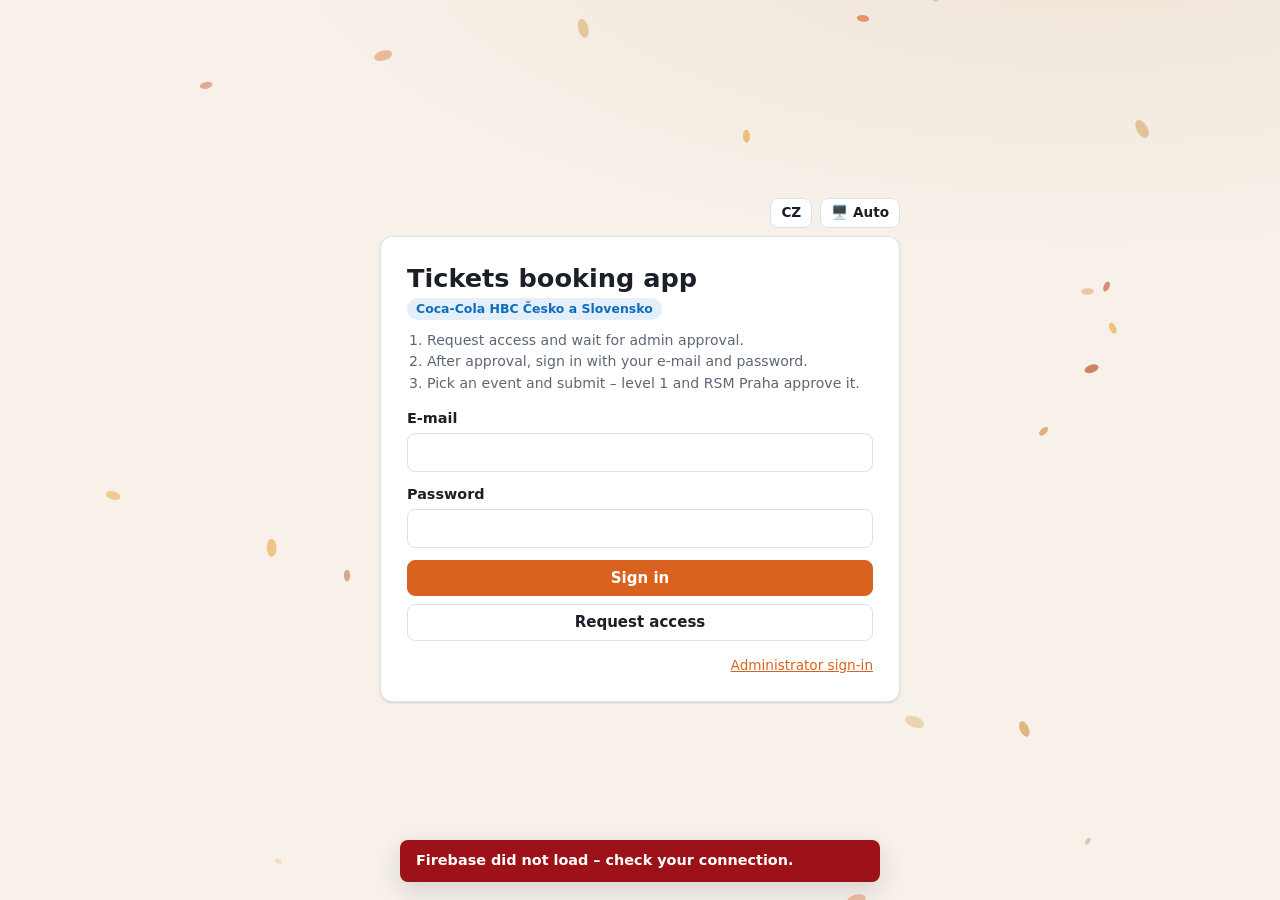
==== commit 0b9bbd5a: "Bump app version to 2.1.0 and update imgToData Updated the application version from 2.0.0 to 2.1.0 a" ====
--- a/index.html
+++ b/index.html
@@ -178,7 +178,7 @@
 const FB={apiKey:"AIzaSyCPSV3AauKHMPfnkACjbfvEDbb6RFJMiJA",authDomain:"cc-tickets-booking-app.firebaseapp.com",projectId:"cc-tickets-booking-app",storageBucket:"cc-tickets-booking-app.firebasestorage.app",messagingSenderId:"998442761726",appId:"1:998442761726:web:e5bbe201f68c9594ea54af",measurementId:"G-GKKE8GCN0T"};
 const DOC='cocaColaDatabase',ACTS='cocaColaActions',DAY=864e5,ROLES=['applicant','manager','rsm_praha','admin'];
 const ADMIN_CODE_HASH='96e0efdf0a2b84d7f1e137ec50258190f8611520d19091ccc286391bf6fa189e';
-const APP_VERSION='2.0.0';
+const APP_VERSION='2.1.0';
 
 /* ---------- utils ---------- */
 const $=(s,r=document)=>r.querySelector(s),$$=(s,r=document)=>Array.from(r.querySelectorAll(s));
@@ -365,7 +365,7 @@
 const reqRow=r=>[r.action,r.employee,r.applicantEmail||'',r.customer,r.tickets,r.reason||'',r.status1,r.approvedBy1||'',r.status2,r.approvedBy2||'',r.manager||''];
 const EV_HEAD=()=>[T('ev.f.name'),T('ev.f.date'),T('ev.f.time'),T('ev.f.place'),T('ev.f.capacity'),T('ev.f.category'),T('ev.f.status'),T('ev.f.desc'),T('ev.f.image')];
 function evRow(e){return[e.name,e.date,e.time||'',e.place||'',e.capacity||'',e.category||'',isArchived(e)?T('ev.archived'):T(EVST_L[evStatus(e)]),e.description||'',e.image&&!/^data:/.test(e.image)?e.image:'']}
-function imgToData(file,max){return new Promise((ok,no)=>{const r=new FileReader();r.onerror=()=>no(new Error('read'));r.onload=()=>{const im=new Image();im.onerror=()=>no(new Error('img'));im.onload=()=>{const k=Math.min(1,(max||720)/Math.max(im.width,im.height));const c=document.createElement('canvas');c.width=Math.round(im.width*k);c.height=Math.round(im.height*k);c.getContext('2d').drawImage(im,0,0,c.width,c.height);ok(c.toDataURL('image/jpeg',.78))};im.src=r.result};r.readAsDataURL(file)})}
+function imgToData(file,max,png){return new Promise((ok,no)=>{const r=new FileReader();r.onerror=()=>no(new Error('read'));r.onload=()=>{const im=new Image();im.onerror=()=>no(new Error('img'));im.onload=()=>{const k=Math.min(1,(max||720)/Math.max(im.width,im.height));const c=document.createElement('canvas');c.width=Math.round(im.width*k);c.height=Math.round(im.height*k);c.getContext('2d').drawImage(im,0,0,c.width,c.height);ok(png?c.toDataURL('image/png'):c.toDataURL('image/jpeg',.78))};im.src=r.result};r.readAsDataURL(file)})}
 
 /* =====================================================================
    REZERVACE A SCHVALOVÁNÍ (jediná implementace; vše přes transakce)
@@ -380,14 +380,15 @@
     audit('reservation-created',req.id,req.action+' / '+req.customer+' / '+req.tickets);
     Teams.send('new_reservation',{facts:[[T('tm.f.event'),req.action],[T('tm.f.who'),req.employee],[T('tm.f.customer'),req.customer],[T('tm.f.tickets'),req.tickets]]});return req},
   canL1(r){if(!S.user)return false;if(S.user.role==='admin')return true;if(S.user.role!=='manager')return false;const me=norm(S.user.email);if(norm(r.manager)===me)return true;const today=isoDay(new Date());return Object.values(S.users).some(owner=>{const p=owner.prefs||{};return norm(owner.email)===norm(r.manager)&&norm(p.deputyEmail)===me&&p.deputyFrom&&p.deputyTo&&today>=p.deputyFrom&&today<=p.deputyTo})},
-  canL2(r){return S.user&&(S.user.role==='admin'||(S.user.role==='rsm_praha'&&r.status1==='Schváleno'))},
-  async decide(id,level,value){const u=S.user;let res,evx;
+  l2Owner(r){const ev=(S._all||[]).find(e=>String(e.id)===String(r.actionId)||e.name===r.action);const cat=ev&&ev.category;const f=cat&&(S.cfg.filters||[]).find(x=>x.id!=='all'&&(x.name===cat||x.id===cat));return norm(f&&f.approver)},
+  canL2(r){if(!S.user)return false;if(S.user.role==='admin')return true;if(S.user.role!=='rsm_praha'||r.status1!=='Schváleno')return false;const me=norm(S.user.email),o=this.l2Owner(r);if(o)return o===me;return !(S.cfg.filters||[]).some(x=>norm(x.approver)===me)},
+  async decide(id,level,value,note){const u=S.user;let res,evx;note=String(note||'').trim();if(value==='Zamítnuto'&&!note)throw new Error('Důvod zamítnutí je povinný.');
     await Cloud.mutate(async(d,tx)=>{const reqs=(d.ticketRequests||[]).slice(),i=reqs.findIndex(r=>String(r.id)===String(id));if(i<0)throw new Error(T('err.notfound'));const r=Object.assign({},reqs[i]);
       if(level===1&&!this.canL1(r))throw new Error(T('err.perm'));if(level===2&&!this.canL2(r))throw new Error(T('err.perm2'));
       let ev=null;if(level===2&&value==='Schváleno'){const s=await tx.get(Cloud.col.doc(String(r.actionId!=null&&r.actionId!==''?r.actionId:'_')));ev=s.exists?s.data():(d.ticketRequests?null:null);if(!ev)ev=(S._all||[]).find(e=>(r.actionId!=null&&r.actionId!==''?String(e.id)===String(r.actionId):e.name===r.action))||null;
         if(ev){const cap=Number(ev.capacity)||0;if(cap){const ap=reqs.filter((x,j)=>j!==i&&overall(x)==='approved'&&(x.actionId!=null&&x.actionId!==''?String(x.actionId)===String(ev.id):x.action===ev.name)).reduce((n,x)=>n+(parseInt(x.tickets)||0),0);if(ap+(parseInt(r.tickets)||0)>cap)throw new Error(T('err.capacity',{n:Math.max(0,cap-ap)}))}}}
       const now=new Date().toISOString();if(level===1){r.status1=value;r.approvedBy1=u.name;if(value!=='Schváleno'&&r.status2!=='Čeká'){r.status2='Čeká';r.approvedBy2=''}}else{r.status2=value;r.approvedBy2=u.name}
-      r.history=(r.history||[]).concat([{ts:now,by:u.email,level,value}]);reqs[i]=r;res=r;evx=ev;return{patch:{ticketRequests:reqs}}});
+      r.history=(r.history||[]).concat([Object.assign({ts:now,by:u.email,level,value},note?{note}:{})]);if(note)r['note'+level]=note;reqs[i]=r;res=r;evx=ev;return{patch:{ticketRequests:reqs}}});
     audit('reservation-'+(level===1?'l1':'l2'),res.id,value+' / '+res.action+' / '+res.customer);
     if(value==='Zamítnuto'||(level===2&&value==='Schváleno'))Teams.send(value==='Zamítnuto'?'rejection':'approval',{facts:[[T('tm.f.event'),res.action],[T('tm.f.customer'),res.customer],[T('tm.f.tickets'),res.tickets],[T('tm.f.who'),u.name],[T('tm.f.level'),level]]});
     if(level===2&&value==='Schváleno'){const ev=evById(res.actionId)||S._all.find(e=>e.name===res.action);if(ev)setTimeout(()=>Sched.capacityAlerts(ev),1200)}return res},
@@ -437,7 +438,7 @@
   form(ev){ev=ev||{};const cats=catList();return `<div class="grid g2"><div class="fg" style="grid-column:1/-1"><label for="f-name">${T('ev.f.name')} *</label><input id="f-name" type="text" value="${esc(ev.name)}"></div>
     <div class="fg"><label for="f-date">${T('ev.f.date')} *</label><input id="f-date" type="date" value="${esc(ev.date)}"></div><div class="fg"><label for="f-time">${T('ev.f.time')}</label><input id="f-time" type="time" value="${esc(ev.time)}"></div>
     <div class="fg"><label for="f-place">${T('ev.f.place')}</label><input id="f-place" type="text" value="${esc(ev.place)}"></div><div class="fg"><label for="f-cap">${T('ev.f.capacity')}</label><input id="f-cap" type="number" min="0" value="${esc(ev.capacity||'')}"></div>
-    <div class="fg"><label for="f-cat">${T('ev.f.category')}</label><input id="f-cat" type="text" list="cat-list" value="${esc(ev.category)}"><datalist id="cat-list">${cats.map(c=>'<option value="'+esc(c)+'">').join('')}</datalist></div>
+    <div class="fg"><label for="f-cat">${T('ev.f.category')}</label><select id="f-cat"><option value="">–</option>${cats.map(c=>'<option value="'+esc(c)+'"'+(c===ev.category?' selected':'')+'>'+esc(c)+'</option>').join('')}</select></div>
     <div class="fg"><label for="f-st">${T('ev.f.status')}</label><select id="f-st"><option value="Aktivní">${T('ev.active')}</option><option value="Zrušena">${T('ev.cancelled')}</option><option value="Skryto">${T('ev.archived')}</option></select></div>
     <div class="fg" style="grid-column:1/-1"><label for="f-img">${T('ev.f.image')}</label><input id="f-img" type="url" placeholder="https://…" value="${esc(/^data:/.test(ev.image||'')?'':ev.image)}"><div class="row" style="margin-top:6px"><input id="f-file" type="file" accept="image/*" style="max-width:100%"><span class="hint">${T('ev.f.imghint')}</span></div></div>
     <div class="fg" style="grid-column:1/-1"><label for="f-desc">${T('ev.f.desc')}</label><textarea id="f-desc">${esc(ev.description)}</textarea></div></div>`},
@@ -536,7 +537,7 @@
   logout:()=>Auth.logout(),settingsSave(){const email=norm(S.user.email),dep=norm($('#st-dep').value),from=$('#st-from').value,to=$('#st-to').value;if((dep||from||to)&&(!dep||!from||!to||from>to)){toast('Vyberte zástupce a platný rozsah dat.','err');return}return run(()=>Cloud.mutate(d=>{const users=Object.assign({},d.users||{}),u=Object.assign({},users[email]||{}),prefs=Object.assign({},u.prefs||{},{deputyEmail:dep,deputyFrom:from,deputyTo:to});u.prefs=prefs;users[email]=u;return{patch:{users}}}),T('c.saved')).then(()=>render(true))},filter:d=>{S.filter=d.v;render(true)},reqFilter:d=>{S.reqFilter=d.v;render(true)},
   goReq:d=>{S.reqFilter=d.v;S.view='requests';render(true)},adminGo:d=>{S.adminPage=d.v;S.view='admin';render(true)},
   reserveFor:d=>{S.reserveEvent=d.id;S.view='reserve';history.replaceState(null,'','#reserve');render(true);scrollTo(0,0)},
-  async decide(d){const lbl=d.v==='Schváleno'?T('c.yes'):d.v==='Zamítnuto'?T('c.no'):T('st.waitlist');if(d.v==='Zamítnuto'&&!await ask(T('rq.confirmRej'),T('c.no'),true))return;await run(()=>Res.decide(d.id,+d.l,d.v),lbl+' ✓')},
+  async decide(d){const lbl=d.v==='Schváleno'?T('c.yes'):d.v==='Zamítnuto'?T('c.no'):T('st.waitlist');const rej=d.v==='Zamítnuto';let note=await askText(rej?'Důvod zamítnutí':'Důvod schválení',rej?'Důvod (povinný)':'Důvod (nepovinný)');if(note===null)return;note=String(note).trim();if(rej&&!note){toast('Důvod zamítnutí je povinný.','err');return}await run(()=>Res.decide(d.id,+d.l,d.v,note),lbl+' ✓')},
   async reqDel(d){if(await ask(T('rq.confirmDel'),T('c.delete'),true))await run(()=>Res.remove(d.id),T('c.deleted'))},
   reqInfo(d){const r=S.requests.find(x=>String(x.id)===String(d.id));if(!r)return;const h=(r.history||[]).map(x=>`<li><b>${esc(fmtTs(x.ts))}</b> – ${esc(x.by)} · ${x.level===0?T('rq.created'):T('rq.level')+' '+x.level+': '+esc(T(STAT_L[x.value]||'st.pending'))}</li>`).join('');
     dlg(r.action,`<p><b>${esc(r.customer)}</b> · ${esc(r.tickets)}×<br><span class="muted">${esc(r.employee)} · ${esc(r.reason||'')}</span></p><p>${T('rq.l1')}: ${stBadge(r.status1)} ${esc(r.approvedBy1||'')}<br>${T('rq.l2')}: ${stBadge(r.status2)} ${esc(r.approvedBy2||'')}</p><h3>${T('rq.history')}</h3>${h?'<ul class="tl">'+h+'</ul>':'<p class="muted">'+T('rq.nohist')+'</p>'}`,[{label:T('c.close'),cls:'pri'}])},
@@ -613,7 +614,7 @@
       <h3>${T('hp.answers')} (${ans.length})</h3>${ans.length?`<div class="tw"><table class="stack"><thead><tr><th>${T('hp.q')}</th><th>${T('hp.a')}</th><th></th></tr></thead><tbody>${ans.map((a,i)=>`<tr><td data-l="${T('hp.q')}"><b>${esc(a.q||a.title||a.id||'')}</b><div class="hint">${esc((a.keys||[]).join(', '))}</div></td><td data-l="${T('hp.a')}" class="small">${esc(String(a.a||a.answer||'').slice(0,140))}</td><td data-l=""><button class="btn sm" data-act="hlpEdit" data-i="${i}">${T('c.edit')}</button> <button class="btn bad sm" data-act="hlpDel" data-i="${i}">${T('c.delete')}</button></td></tr>`).join('')}</tbody></table></div>`:`<div class="empty">${T('hp.none')}</div>`}`},
 
     onboarding(){const ob=S.cfg.onboarding||{},steps=Onboard.defaultSteps(true);return Admin.head('onboarding')+`<div class="card"><label class="chk"><input type="checkbox" id="ob-enabled" ${ob.enabled!==false?'checked':''}><span>${T('ob.adminEnabled')}</span></label><label class="chk"><input type="checkbox" id="ob-auto" ${ob.auto!==false?'checked':''}><span>${T('ob.adminAuto')}</span></label><p class="hint">${T('ob.adminHint')}</p></div><div class="card" style="margin-top:14px"><h3>${T('ob.adminSteps')}</h3>${steps.map(st=>{const v=(ob.steps||{})[st.id]||{};return `<div class="card" style="margin:10px 0;padding:12px"><div class="row"><label class="chk" style="margin:0"><input type="checkbox" data-ob-enabled="${st.id}" ${v.enabled!==false?'checked':''}><span>${esc(st.roleLabel)} · ${esc(st.id)}</span></label></div><div class="fg"><label>${T('ob.adminTitle')}</label><input type="text" data-ob-title="${st.id}" value="${esc(v.title!==undefined?v.title:st.title)}"></div><div class="fg"><label>${T('ob.adminText')}</label><textarea rows="2" data-ob-text="${st.id}">${esc(v.text!==undefined?v.text:st.text)}</textarea></div></div>`}).join('')}<button class="btn pri" data-act="obSave">${T('c.save')}</button><button class="btn" data-act="obReset">${T('ob.adminReset')}</button></div>`},
-    filters(){const f=S.cfg.filters.filter(x=>x.id!=='all');return Admin.head('filters')+`<div class="grid g2"><div class="card"><h3>${T('fl.cats')}</h3>${f.map(x=>`<div class="row" style="margin-bottom:6px"><input type="text" data-fn="${esc(x.id)}" value="${esc(x.name)}" style="flex:1"><label class="chk small" style="margin:0"><input type="checkbox" data-fa="${esc(x.id)}" ${x.active!==false?'checked':''}> ${T('c.active')}</label><button class="btn bad sm" data-act="flDel" data-id="${esc(x.id)}">✕</button></div>`).join('')}<div class="row" style="margin-top:10px"><input type="text" id="fl-new" placeholder="${T('fl.new')}" style="flex:1"><button class="btn sm" data-act="flAdd">+ ${T('c.add')}</button></div><button class="btn pri" style="margin-top:12px" data-act="flSave">${T('c.save')}</button></div>
+    filters(){const f=S.cfg.filters.filter(x=>x.id!=='all');return Admin.head('filters')+`<div class="grid g2"><div class="card"><h3>${T('fl.cats')}</h3>${f.map(x=>`<div class="row" style="margin-bottom:6px"><input type="text" data-fn="${esc(x.id)}" value="${esc(x.name)}" style="flex:1"><label class="chk small" style="margin:0"><input type="checkbox" data-fa="${esc(x.id)}" ${x.active!==false?'checked':''}> ${T('c.active')}</label><select data-fp="${esc(x.id)}" aria-label="2. schvalovatel" style="max-width:200px"><option value="">2. schvalovatel: výchozí</option>${Object.values(S.users).filter(u=>u.role==='rsm_praha').map(u=>`<option value="${esc(norm(u.email))}" ${norm(x.approver)===norm(u.email)?'selected':''}>${esc(u.name)}</option>`).join('')}</select><button class="btn bad sm" data-act="flDel" data-id="${esc(x.id)}">✕</button></div>`).join('')}<div class="row" style="margin-top:10px"><input type="text" id="fl-new" placeholder="${T('fl.new')}" style="flex:1"><button class="btn sm" data-act="flAdd">+ ${T('c.add')}</button></div><button class="btn pri" style="margin-top:12px" data-act="flSave">${T('c.save')}</button></div>
       <div class="card"><h3>${T('fl.reasons')}</h3><p class="hint">${T('fl.reasonsHint')}</p><textarea id="fl-re" rows="8">${esc(S.reasons.join('\n'))}</textarea><button class="btn pri" style="margin-top:12px" data-act="reSave">${T('c.save')}</button></div></div>`},
 
     system(){const n=S.net,sw=('serviceWorker' in navigator)&&navigator.serviceWorker.controller;const ok=(b,t)=>`<span class="badge ${b?'b-ok':'b-bad'}">${t}</span>`;
@@ -662,7 +663,7 @@
   obReset:()=>run(()=>saveCfg(c=>{c.onboarding={enabled:true,auto:true,steps:{}}}),T('c.saved')).then(()=>render(true)),
   flAdd(){const v=$('#fl-new').value.trim();if(!v)return;run(()=>saveCfg(c=>{if(!c.filters.some(f=>f.id===v))c.filters.push({id:v,name:v,locked:false,active:true})}),T('c.saved'))},
   async flDel(d){if(await ask(T('c.confirmDel'),T('c.delete'),true))run(()=>saveCfg(c=>{c.filters=c.filters.filter(f=>f.id!==d.id)}),T('c.deleted'))},
-  flSave(){const names={},act={};$$('[data-fn]').forEach(i=>names[i.dataset.fn]=i.value.trim());$$('[data-fa]').forEach(i=>act[i.dataset.fa]=i.checked);run(()=>saveCfg(c=>{c.filters.forEach(f=>{if(f.id==='all')return;if(names[f.id]!=null&&names[f.id])f.name=names[f.id];if(act[f.id]!=null)f.active=act[f.id]})}),T('c.saved'))},
+  flSave(){const names={},act={};$$('[data-fn]').forEach(i=>names[i.dataset.fn]=i.value.trim());$$('[data-fa]').forEach(i=>act[i.dataset.fa]=i.checked);const apv={};$$('[data-fp]').forEach(i=>apv[i.dataset.fp]=i.value);run(()=>saveCfg(c=>{c.filters.forEach(f=>{if(f.id==='all')return;if(names[f.id]!=null&&names[f.id])f.name=names[f.id];if(act[f.id]!=null)f.active=act[f.id];if(apv[f.id]!=null)f.approver=apv[f.id]})}),T('c.saved'))},
   reSave(){const list=Array.from(new Set($('#fl-re').value.split(/[\n,]/).map(s=>s.trim()).filter(Boolean)));run(()=>Cloud.patch({cc_dynamic_reasons:list.join(',')}),T('c.saved'))},
   auditExp(){const rows=[['ts','actor','role','action','target','detail']].concat((Admin._au||[]).map(a=>[a.ts,a.actor,a.role,a.action,a.target,a.detail]));download('audit-'+isoDay(new Date())+'.csv',toCSV(rows),'text/csv;charset=utf-8')},
   async auditPurge(){const days=Math.max(30,parseInt($('#sy-days').value)||730);if(!await ask(T('sy.purgeConfirm',{n:days}),T('sy.purge'),true))return;await run(async()=>{await Cloud.patch({auditRetentionDays:days});const lim=new Date(Date.now()-days*DAY).toISOString();const q=await Cloud.ref.collection('auditLog').where('ts','<',lim).limit(450).get();const b=Cloud.db.batch();q.docs.forEach(x=>b.delete(x.ref));await b.commit();audit('audit-purge','',q.size+' <'+days+'d');toast(T('sy.purged',{n:q.size}),'ok')})},
@@ -725,7 +726,7 @@
   const q=$('#ev-q'),s=$('#ev-st');if(q)q.oninput=f;if(s)s.onchange=f;const a=$('#ev-all');if(a)a.onchange=()=>$$('.ev-sel').forEach(c=>{if(!c.closest('tr').classList.contains('hide'))c.checked=a.checked});
   const fi=$('#ev-file');if(fi)fi.onchange=async()=>{const file=fi.files[0];fi.value='';if(!file)return;const r=await run(()=>importEvents(file));if(r)toast(T('ev.imported',{ok:r.ok,skip:r.skip}),'ok')}};
 Admin.after.system=function(){const fi=$('#bk-file');if(fi)fi.onchange=async()=>{const f=fi.files[0];fi.value='';if(f){const r=await run(()=>restoreBackup(f));if(r===true)toast(T('bk.done'),'ok')}}};
-Admin.after.helper=function(){const fi=$('#hp-ic');if(fi)fi.onchange=async()=>{const f=fi.files[0];if(!f)return;try{const data=await imgToData(f,160);await run(()=>saveCfg(c=>{c.help.icon=data;c.help.iconUrl=''}),T('c.saved'));render(true)}catch(e){toast(T('err.img'),'err')}}};
+Admin.after.helper=function(){const fi=$('#hp-ic');if(fi)fi.onchange=async()=>{const f=fi.files[0];if(!f)return;try{const data=await imgToData(f,160,true);await run(()=>saveCfg(c=>{c.help.icon=data;c.help.iconUrl=''}),T('c.saved'));render(true)}catch(e){toast(T('err.img'),'err')}}};
 Admin.after.users=function(){$$('[data-ur]').forEach(s=>s.onchange=()=>run(()=>Auth.setRole(s.dataset.ur,s.value),T('c.saved')))};
 Admin.after.requests=function(){const q=$('#rq-q');if(q)q.oninput=()=>{const v=norm(q.value);$$('#rq-table tbody tr').forEach(r=>r.classList.toggle('hide',!!v&&!r.dataset.q.includes(v)))}};
 Admin.after.audit=async function(){const body=$('#au-body');if(!body)return;try{const q=await Cloud.ref.collection('auditLog').orderBy('ts','desc').limit(400).get();Admin._au=q.docs.map(x=>x.data());
@@ -840,7 +841,9 @@
    RENDER (jedna cesta, žádné další vrstvy) + události
    ===================================================================== */
 let _rt=0,_dirty=false,_obChecked=false;
-function changed(force){clearTimeout(_rt);_rt=setTimeout(()=>render(force),force?0:150)}
+document.addEventListener('click',e=>{if(e.target&&e.target.type==='file')window._fo=Date.now()},true);
+document.addEventListener('change',e=>{if(e.target&&e.target.type==='file')window._fo=0},true);
+function changed(force){clearTimeout(_rt);_rt=setTimeout(()=>{if(!force&&Date.now()-(window._fo||0)<120000){changed();return}render(force)},force?0:150)}
 function render(force){const app=$('#app');if(!app)return;
   if(!force){const a=document.activeElement;if(a&&app.contains(a)&&/^(INPUT|TEXTAREA|SELECT)$/.test(a.tagName)&&!/^(checkbox|button|radio|file)$/.test(a.type||'')){_dirty=true;return}if($('dialog[open]')){_dirty=true;return}}
   _dirty=false;Auth.validateSession();applyTheme();const y=scrollY;
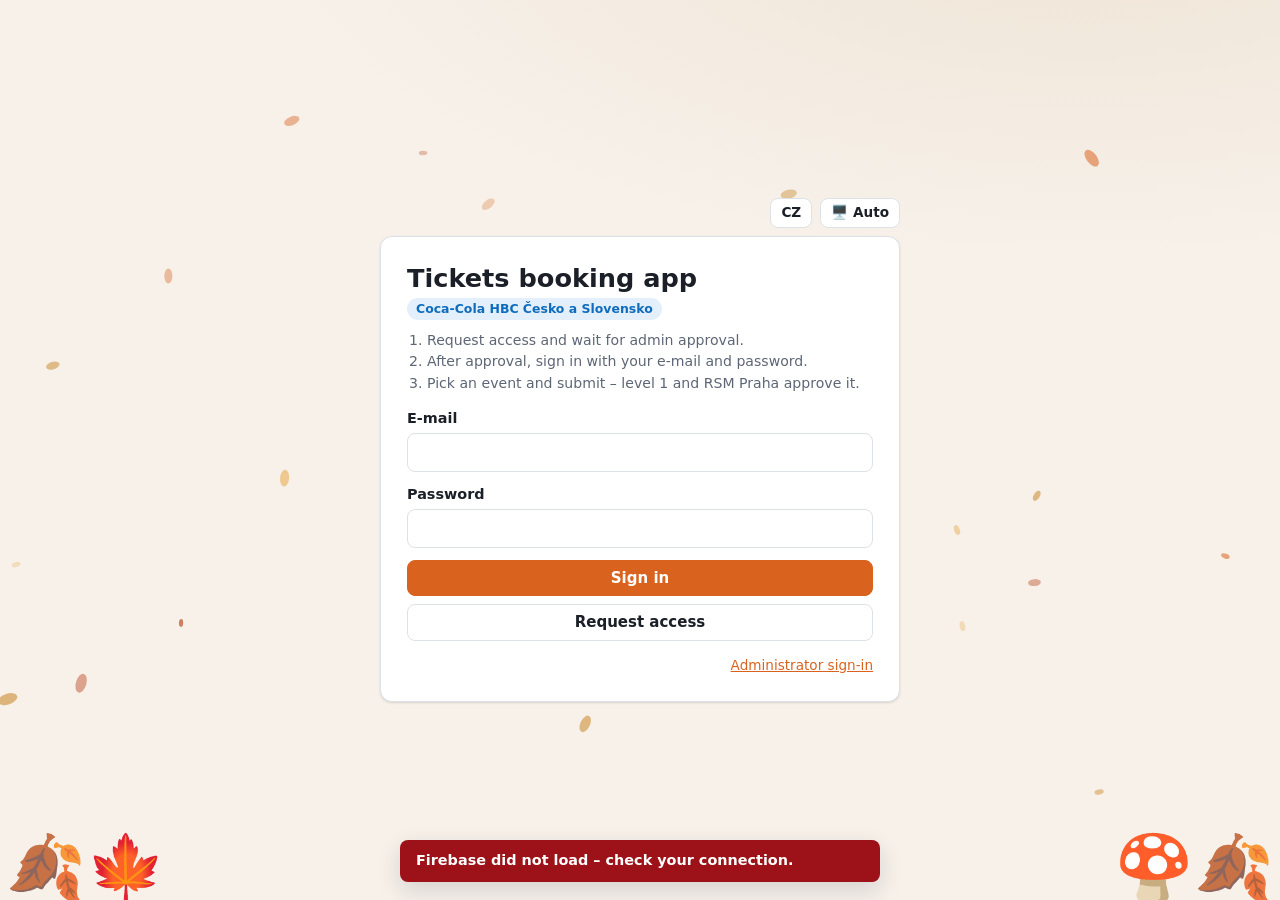
==== commit 6c956877: "Update fmt.Println message from 'Hello' to 'Goodbye'" ====
--- a/index.html
+++ b/index.html
@@ -161,6 +161,14 @@
 #ob-panel{position:fixed;z-index:10010;left:50%;bottom:max(18px,env(safe-area-inset-bottom));transform:translateX(-50%);width:min(520px,calc(100vw - 28px));max-height:42vh;overflow:auto;background:var(--surface,#fff);color:var(--text,#172033);border:1px solid var(--line,#d7dce5);border-radius:18px;padding:20px 22px;box-shadow:0 18px 60px rgba(0,0,0,.3)}
 #ob-panel h3{margin:8px 0;font-size:1.2rem}#ob-panel p{line-height:1.55;margin:0 0 12px}#ob-panel .ob-panel-head{display:flex;justify-content:space-between;align-items:center}#ob-panel .ob-eyebrow{font-size:.72rem;letter-spacing:.08em;font-weight:800;opacity:.7}#ob-panel .ob-x{border:0;background:transparent;font-size:1.5rem;cursor:pointer;color:inherit}#ob-panel .ob-panel-actions{display:flex;gap:8px;justify-content:flex-end;flex-wrap:wrap;margin-top:14px}#ob-panel .ob-dots{display:flex;gap:5px;margin:10px 0}#ob-panel .ob-dots i{width:7px;height:7px;border-radius:50%;background:var(--line,#d7dce5)}#ob-panel .ob-dots i.on{background:var(--pri,#1677ff)}
 @media(max-width:520px){#ob-panel{max-height:48vh;padding:16px}#ob-panel .ob-panel-actions .btn{flex:1}}
+#decor{position:fixed;inset:0;pointer-events:none;z-index:4}#decor .d{position:fixed;bottom:0;font-size:clamp(2rem,6vw,4rem);line-height:1;opacity:.92}#decor .bl{left:6px}#decor .br{right:6px}#decor .big{font-size:clamp(4.5rem,16vw,12rem)}
+#decor .lights{position:fixed;top:0;left:0;right:0;height:14px;background:radial-gradient(circle at 10px 7px,#e4002b 4px,transparent 5px) 0 0/40px 14px,radial-gradient(circle at 30px 7px,#2fa84f 4px,transparent 5px) 0 0/40px 14px,radial-gradient(circle at 20px 7px,#f2c94c 4px,transparent 5px) 0 0/40px 14px;animation:ccTw 1.6s ease-in-out infinite alternate}
+@keyframes ccTw{from{opacity:.55}to{opacity:1}}#decor .pump b{pointer-events:auto;cursor:pointer;transition:filter .2s;display:inline-block}#decor .pump b:hover{filter:drop-shadow(0 0 14px #ff7a1a) brightness(1.35)}
+#decor .bub{position:fixed;right:10px;bottom:14px;max-width:min(260px,60vw);background:#241a13;color:#ffb066;border:1px solid #ff7a1a;border-radius:14px;padding:8px 12px;font-size:.85rem}
+@media(prefers-reduced-motion:reduce){#decor *{animation:none!important}}
+#decor .wr{display:none;position:fixed;top:6px;left:50%;transform:translateX(-50%);width:min(60vw,170px)}body[data-gate="1"] #decor .wr{display:block}
+.cal{display:grid;grid-template-columns:repeat(7,1fr);gap:4px;text-align:center;font-size:.85rem}.cal span{padding:6px 0;border-radius:8px}.cal .ev{background:var(--accent-soft);font-weight:700;color:var(--accent)}.cal .td{outline:2px solid var(--accent)}
+.pf-ph{width:84px;height:84px;border-radius:50%;object-fit:cover;background:var(--accent-soft);display:flex;align-items:center;justify-content:center;font-size:2rem}
 </style>
 </head>
 <body>
@@ -178,7 +186,7 @@
 const FB={apiKey:"AIzaSyCPSV3AauKHMPfnkACjbfvEDbb6RFJMiJA",authDomain:"cc-tickets-booking-app.firebaseapp.com",projectId:"cc-tickets-booking-app",storageBucket:"cc-tickets-booking-app.firebasestorage.app",messagingSenderId:"998442761726",appId:"1:998442761726:web:e5bbe201f68c9594ea54af",measurementId:"G-GKKE8GCN0T"};
 const DOC='cocaColaDatabase',ACTS='cocaColaActions',DAY=864e5,ROLES=['applicant','manager','rsm_praha','admin'];
 const ADMIN_CODE_HASH='96e0efdf0a2b84d7f1e137ec50258190f8611520d19091ccc286391bf6fa189e';
-const APP_VERSION='2.1.0';
+const APP_VERSION='3.0.0';
 
 /* ---------- utils ---------- */
 const $=(s,r=document)=>r.querySelector(s),$$=(s,r=document)=>Array.from(r.querySelectorAll(s));
@@ -213,7 +221,7 @@
 function T(k,v){const d=DICT[k];let s=d?(d[L()]||d[0]):k;if(v)for(const x in v)s=s.split('{'+x+'}').join(v[x]);return s}
 function detectLang(){const u=S.user&&S.users[norm(S.user.email)];return(u&&u.prefs&&u.prefs.lang)||localStorage.getItem('ccLang')||((navigator.language||'cs').toLowerCase().startsWith('cs')?'cs':'en')}
 const ROLE_L={applicant:'role.applicant',manager:'role.manager',rsm_praha:'role.rsm',admin:'role.admin'};
-const STAT_L={'Čeká':'st.pending','Schváleno':'st.approved','Zamítnuto':'st.rejected','Náhradník':'st.waitlist'};
+const STAT_L={'Protinávrh':'st.counter','Čeká':'st.pending','Schváleno':'st.approved','Zamítnuto':'st.rejected','Náhradník':'st.waitlist'};
 const EVST_L={Active:'ev.active',Full:'ev.full',Cancelled:'ev.cancelled',Completed:'ev.completed'};
 
 /* ---------- konfigurace (zachovává neznámá pole ze starého portálu) ---------- */
@@ -374,9 +382,12 @@
   async create(f){const u=S.user;if(!u)throw new Error(T('err.login'));let req,ev0;
     await Cloud.mutate(async(d,tx)=>{const s=await tx.get(Cloud.col.doc(String(f.eventId)));let ev=s.exists?s.data():(d.companyActions||[]).find(a=>String(a.id)===String(f.eventId));if(!ev)throw new Error(T('err.noevent'));
       const reqs=(d.ticketRequests||[]).slice();const ap=reqs.filter(r=>overall(r)==='approved'&&(r.actionId!=null&&r.actionId!==''?String(r.actionId)===String(ev.id):r.action===ev.name)).reduce((n,r)=>n+(parseInt(r.tickets)||0),0);
+      const nk=v=>norm(String(v||'')).normalize('NFD').replace(/[\u0300-\u036f]/g,'').replace(/[^a-z0-9]/g,'');const dup=nk(f.customer)&&reqs.find(r=>overall(r)!=='rejected'&&(r.actionId!=null&&r.actionId!==''?String(r.actionId)===String(ev.id):r.action===ev.name)&&nk(r.customer)===nk(f.customer));if(dup&&u.role!=='admin'&&u.role!=='rsm_praha')throw new Error('Na tohoto zákazníka a tuto akci už žádost zadal(a) '+(dup.employee||dup.applicantEmail)+' ('+dup.tickets+' ks).');
       const st=evStatusWith(ev,ap);if(st!=='Active'||ev.status==='Skryto')throw new Error(T('err.notbookable',{s:T(EVST_L[st]||'ev.archived')}));
       const cap=Number(ev.capacity)||0;if(cap&&f.tickets>cap-ap)throw new Error(T('err.toomany',{n:Math.max(0,cap-ap)}));
-      const now=new Date().toISOString();req={id:Date.now(),actionId:ev.id,action:ev.name,employee:f.employee,manager:norm(f.manager),customer:f.customer,tickets:String(f.tickets),reason:f.reason,status1:'Čeká',status2:'Čeká',approvedBy1:'',approvedBy2:'',applicantEmail:norm(u.email),createdAt:now,history:[{ts:now,by:u.email,level:0,value:'created'}]};reqs.push(req);ev0=ev;return{patch:{ticketRequests:reqs}}});
+      const now=new Date().toISOString();req={id:Date.now(),actionId:ev.id,action:ev.name,employee:f.employee,manager:norm(f.manager),customer:f.customer,tickets:String(f.tickets),reason:f.reason,status1:'Čeká',status2:'Čeká',approvedBy1:'',approvedBy2:'',applicantEmail:norm(u.email),createdAt:now,history:[{ts:now,by:u.email,level:0,value:'created'}]};if(f.urgent){req.urgent=true;req.urgentReason=f.urgentReason||''}
+      if(f.direct&&(u.role==='admin'||u.role==='rsm_praha')){req.status1='Schváleno';req.status2='Schváleno';req.approvedBy1=u.name;req.approvedBy2=u.name;req.direct=true}else if(u.role==='manager'){req.status1='Schváleno';req.approvedBy1=u.name}
+      reqs.push(req);ev0=ev;return{patch:{ticketRequests:reqs}}});
     audit('reservation-created',req.id,req.action+' / '+req.customer+' / '+req.tickets);
     Teams.send('new_reservation',{facts:[[T('tm.f.event'),req.action],[T('tm.f.who'),req.employee],[T('tm.f.customer'),req.customer],[T('tm.f.tickets'),req.tickets]]});return req},
   canL1(r){if(!S.user)return false;if(S.user.role==='admin')return true;if(S.user.role!=='manager')return false;const me=norm(S.user.email);if(norm(r.manager)===me)return true;const today=isoDay(new Date());return Object.values(S.users).some(owner=>{const p=owner.prefs||{};return norm(owner.email)===norm(r.manager)&&norm(p.deputyEmail)===me&&p.deputyFrom&&p.deputyTo&&today>=p.deputyFrom&&today<=p.deputyTo})},
@@ -384,7 +395,7 @@
   canL2(r){if(!S.user)return false;if(S.user.role==='admin')return true;if(S.user.role!=='rsm_praha'||r.status1!=='Schváleno')return false;const me=norm(S.user.email),o=this.l2Owner(r);if(o)return o===me;return !(S.cfg.filters||[]).some(x=>norm(x.approver)===me)},
   async decide(id,level,value,note){const u=S.user;let res,evx;note=String(note||'').trim();if(value==='Zamítnuto'&&!note)throw new Error('Důvod zamítnutí je povinný.');
     await Cloud.mutate(async(d,tx)=>{const reqs=(d.ticketRequests||[]).slice(),i=reqs.findIndex(r=>String(r.id)===String(id));if(i<0)throw new Error(T('err.notfound'));const r=Object.assign({},reqs[i]);
-      if(level===1&&!this.canL1(r))throw new Error(T('err.perm'));if(level===2&&!this.canL2(r))throw new Error(T('err.perm2'));
+      if(r.counter&&r.counter.open)throw new Error('Čeká se na odpověď žadatele na protinávrh.');if(level===1&&!this.canL1(r))throw new Error(T('err.perm'));if(level===2&&!this.canL2(r))throw new Error(T('err.perm2'));
       let ev=null;if(level===2&&value==='Schváleno'){const s=await tx.get(Cloud.col.doc(String(r.actionId!=null&&r.actionId!==''?r.actionId:'_')));ev=s.exists?s.data():(d.ticketRequests?null:null);if(!ev)ev=(S._all||[]).find(e=>(r.actionId!=null&&r.actionId!==''?String(e.id)===String(r.actionId):e.name===r.action))||null;
         if(ev){const cap=Number(ev.capacity)||0;if(cap){const ap=reqs.filter((x,j)=>j!==i&&overall(x)==='approved'&&(x.actionId!=null&&x.actionId!==''?String(x.actionId)===String(ev.id):x.action===ev.name)).reduce((n,x)=>n+(parseInt(x.tickets)||0),0);if(ap+(parseInt(r.tickets)||0)>cap)throw new Error(T('err.capacity',{n:Math.max(0,cap-ap)}))}}}
       const now=new Date().toISOString();if(level===1){r.status1=value;r.approvedBy1=u.name;if(value!=='Schváleno'&&r.status2!=='Čeká'){r.status2='Čeká';r.approvedBy2=''}}else{r.status2=value;r.approvedBy2=u.name}
@@ -392,6 +403,18 @@
     audit('reservation-'+(level===1?'l1':'l2'),res.id,value+' / '+res.action+' / '+res.customer);
     if(value==='Zamítnuto'||(level===2&&value==='Schváleno'))Teams.send(value==='Zamítnuto'?'rejection':'approval',{facts:[[T('tm.f.event'),res.action],[T('tm.f.customer'),res.customer],[T('tm.f.tickets'),res.tickets],[T('tm.f.who'),u.name],[T('tm.f.level'),level]]});
     if(level===2&&value==='Schváleno'){const ev=evById(res.actionId)||S._all.find(e=>e.name===res.action);if(ev)setTimeout(()=>Sched.capacityAlerts(ev),1200)}return res},
+  async counter(id,level,tickets,note){const u=S.user;tickets=parseInt(tickets);if(!(tickets>=1&&tickets<=10))throw new Error(T('err.tickets'));
+    await Cloud.mutate(d=>{const reqs=(d.ticketRequests||[]).slice(),i=reqs.findIndex(r=>String(r.id)===String(id));if(i<0)throw new Error(T('err.notfound'));const r=Object.assign({},reqs[i]);if((level===1&&!this.canL1(r))||(level===2&&!this.canL2(r)))throw new Error(T('err.perm'));const now=new Date();
+      r.counter={open:true,level,tickets,note:note||'',by:u.name,from:parseInt(r.tickets)||0,until:new Date(+now+DAY).toISOString()};r['status'+level]='Protinávrh';r.history=(r.history||[]).concat([{ts:now.toISOString(),by:u.email,level,value:'counter:'+tickets}]);reqs[i]=r;return{patch:{ticketRequests:reqs}}});audit('reservation-counter',id,level+' / '+tickets)},
+  async answerCounter(id,yes,auto){const u=S.user;let res;
+    await Cloud.mutate(d=>{const reqs=(d.ticketRequests||[]).slice(),i=reqs.findIndex(r=>String(r.id)===String(id));if(i<0)throw new Error(T('err.notfound'));const r=Object.assign({},reqs[i]),c=Object.assign({},r.counter);if(!c.open)throw new Error('Protinávrh už není aktivní.');
+      if(auto){if(new Date(c.until)>new Date())throw new Error('Ještě neuplynulo 24 h.')}else if(!(u&&(u.role==='admin'||norm(r.applicantEmail)===norm(u.email))))throw new Error(T('err.perm'));
+      const L=c.level,now=new Date().toISOString();c.open=false;c.answer=auto?'expired':yes?'accepted':'declined';
+      if(yes&&!auto){const same=x=>x.actionId!=null&&x.actionId!==''?String(x.actionId)===String(r.actionId):x.action===r.action;const ev=(S._all||[]).find(e=>r.actionId!=null&&r.actionId!==''?String(e.id)===String(r.actionId):e.name===r.action),cap=ev?Number(ev.capacity)||0:0;
+        if(L===2&&cap){const ap=reqs.filter((x,j)=>j!==i&&overall(x)==='approved'&&same(x)).reduce((n,x)=>n+(parseInt(x.tickets)||0),0);if(ap+c.tickets>cap)throw new Error(T('err.capacity',{n:Math.max(0,cap-ap)}))}
+        r.tickets=String(c.tickets);r['status'+L]='Schváleno';r['approvedBy'+L]=c.by}
+      else{r['status'+L]='Zamítnuto';r['note'+L]=auto?'Žadatel neodpověděl do 24 h.':'Žadatel nesouhlasí s navrženým počtem.'}
+      r.counter=c;r.history=(r.history||[]).concat([{ts:now,by:auto?'system':u.email,level:L,value:'counter-'+c.answer}]);reqs[i]=r;res=r;return{patch:{ticketRequests:reqs}}});audit('reservation-counter-answer',id,res.counter.answer)},
   async remove(id){await Cloud.mutate(d=>{const reqs=(d.ticketRequests||[]).filter(r=>String(r.id)!==String(id));return{patch:{ticketRequests:reqs}}});audit('reservation-deleted',id)},
   visible(){const u=S.user;if(!u)return[];const me=norm(u.email);if(u.role==='applicant')return S.requests.filter(r=>r.applicantEmail?norm(r.applicantEmail)===me:norm(r.employee)===norm(u.name));if(u.role==='manager')return S.requests.filter(r=>norm(r.manager)===me);return S.requests.slice()},
   match(r,f){const nm=norm(S.user&&S.user.name),o=overall(r);switch(f){case 'pending':return o==='pending'||o==='waitlist';case 'approved':return o==='approved';case 'rejected':return o==='rejected';case 'wait1':return r.status1==='Čeká';case 'processed1':return r.status1!=='Čeká';case 'appr1me':return r.status1==='Schváleno'&&norm(r.approvedBy1)===nm;case 'rej1me':return r.status1==='Zamítnuto'&&norm(r.approvedBy1)===nm;case 'wait2':return r.status1==='Schváleno'&&r.status2==='Čeká';case 'done2':return r.status1==='Schváleno'&&r.status2!=='Čeká';default:return true}}
@@ -453,16 +476,17 @@
    POHLEDY
    ===================================================================== */
 const evBadge=st=>`<span class="badge ${({Active:'b-ok',Full:'b-bad',Cancelled:'b-bad',Completed:''})[st]||''}">${esc(T(EVST_L[st]))}</span>`;
-const stBadge=v=>`<span class="badge ${({'Schváleno':'b-ok','Zamítnuto':'b-bad','Náhradník':'b-info','Čeká':'b-warn'})[v]||''}">${esc(T(STAT_L[v]||'st.pending'))}</span>`;
+const stBadge=v=>`<span class="badge ${({'Schváleno':'b-ok','Zamítnuto':'b-bad','Náhradník':'b-info','Protinávrh':'b-info','Čeká':'b-warn'})[v]||''}">${esc(T(STAT_L[v]||'st.pending'))}</span>`;
 function evCard(ev,o){o=o||{};const st=evStatus(ev),s=evStats(ev),cap=Number(ev.capacity)||0,rem=evRemaining(ev),pct=cap?Math.min(100,Math.round(s.approved/cap*100)):0;
   const low=st==='Active'&&cap&&rem<=Math.max(3,Math.ceil(cap*.1));const img=ev.image||ev.imageUrl||ev.backgroundImage||'';const can=evBookable(ev)&&S.user;
   return `<article class="ev ${st==='Cancelled'||st==='Completed'?'dim':''}" ${ev.description?'data-tip="'+esc(ev.description)+'" tabindex="0" aria-label="'+esc(ev.name)+'"':''}><div class="ev-img" style="${img?'background-image:url(&quot;'+esc(img)+'&quot;)':'background-image:var(--hero)'}" role="img" aria-label="${esc(ev.name)}">${evBadge(st)}${ev.category?'<span class="badge cat">'+esc(ev.category)+'</span>':''}</div>
   <div class="ev-body"><h3>${esc(ev.name)}</h3>
   <div class="ev-meta"><span>📅 ${esc(fmtDate(ev.date,ev.time))}</span>${ev.place?'<span>📍 '+esc(ev.place)+'</span>':''}</div>
   ${cap?`<div><div class="bar ${st==='Full'?'full':low?'low':''}" role="progressbar" aria-valuenow="${pct}" aria-valuemin="0" aria-valuemax="100"><i style="width:${pct}%"></i></div><div class="hint">${T('ev.cap',{a:s.approved,c:cap})}${low?' · <b>'+T('ev.remaining',{n:rem})+'</b>':''}</div></div>`:''}
-  <div class="ev-foot">${o.admin?`<button class="btn sm" data-act="evEdit" data-id="${esc(ev.id)}">${T('c.edit')}</button>`:`<button class="btn pri sm" data-act="reserveFor" data-id="${esc(ev.id)}" ${can?'':'disabled'}>${T(st==='Active'?'ev.reserve':st==='Full'?'ev.full':'ev.na')}</button>`}</div></div></article>`}
+  <div class="ev-foot">${o.admin?`<button class="btn sm" data-act="evEdit" data-id="${esc(ev.id)}">${T('c.edit')}</button>`:`<button class="btn pri sm" data-act="reserveFor" data-id="${esc(ev.id)}" ${can?'':'disabled'}>${(roleOf()==='rsm_praha'&&st==='Active')?'Přímá rezervace':T(st==='Active'?'ev.reserve':st==='Full'?'ev.full':'ev.na')}</button>`}${isAdmin()&&can?`<button class="btn sm" data-act="reserveDirect" data-id="${esc(ev.id)}">Přímá rezervace</button>`:''}${(isAdmin()||roleOf()==='rsm_praha')?`<button class="btn sm" data-act="sentList" data-id="${esc(ev.id)}" title="Komu byly lístky schváleny" aria-label="Seznam schválených">✈</button>`:''}</div></div></article>`}
 
 const Views={
+  profile(){return profileView()},
   gate(){const m=S.gateMode||'login';const roleOpt=ROLES.map(r=>`<option value="${r}">${T(ROLE_L[r])}</option>`).join('');
     return `<div class="gate"><div class="gate-box"><div class="gate-top">${this.prefs()}</div><div class="card">
     <div class="row" style="margin-bottom:10px"><img src="icons/icon-192.png" alt="" width="44" height="44" style="border-radius:10px" onerror="this.style.display='none'"><div><h1>${T('app.title')}</h1><span class="badge b-info">Coca-Cola HBC Česko a Slovensko</span></div></div>
@@ -477,7 +501,7 @@
     </div></div></div>`},
   prefs(){const th=themePref();return `<button class="btn sm" data-act="lang" data-v="${S.lang==='en'?'cs':'en'}" aria-label="Language">${S.lang==='en'?'CZ':'EN'}</button><button class="btn sm" data-act="theme" aria-label="${T('c.theme')}">${th==='dark'?'🌙 '+T('c.dark'):th==='light'?'☀️ '+T('c.light'):'🖥️ '+T('c.auto')}</button>`},
   shell(inner){const u=S.user,n=S.net;const sync=!n.online?['off',T('net.off')]:!n.docOk&&S.ready?['off',T('net.err')]:n.pending||n.fromCache&&!n.docOk?['wait',T('net.sync')]:['',T('net.ok')];
-    const tabs=[['events',T('nav.events')],['requests',T('nav.requests')],['dashboard',T('nav.dashboard')]];if(isAdmin())tabs.push(['admin','⚙ '+T('nav.admin')]);
+    const tabs=[['events',T('nav.events')],['requests',T('nav.requests')],['dashboard',T('nav.dashboard')]];tabs.push(['profile','👤 Profil']);if(isAdmin())tabs.push(['admin','⚙ '+T('nav.admin')]);
     return `<header class="hdr"><div class="hdr-in"><a class="logo" href="#events"><img src="icons/icon-192.png" alt="" onerror="this.style.display='none'"><span>${T('app.title')}<small>Coca-Cola HBC ČR a SR</small></span></a>
     <span class="sync ${sync[0]}" title="${esc(n.err||'')}"><i></i>${sync[1]}</span><div class="right row">${this.prefs()}<button class="btn sm" data-act="nav" data-v="settings" aria-label="${T('nav.settings')}" title="${T('nav.settings')}" style="font-size:1.15rem;padding:6px 10px">⚙</button><button class="btn sm" data-act="account">👤 ${esc(u.name)} · ${T(ROLE_L[u.role]||'role.applicant')}</button><button class="btn sm" data-act="logout">${T('c.logout')}</button></div></div>
     <nav class="nav" aria-label="${T('nav.main')}">${tabs.map(t=>`<button data-act="nav" data-v="${t[0]}" class="${S.view===t[0]?'on':''}" ${S.view===t[0]?'aria-current="page"':''}>${esc(t[1])}</button>`).join('')}</nav></header><main id="view">${inner}</main>`},
@@ -496,21 +520,29 @@
     <form data-form="reserve" id="resForm"><div class="fg"><label for="x-ev">${T('rs.event')} *</label><select id="x-ev" required><option value="">${T('rs.pick')}</option>${open.map(e=>`<option value="${esc(e.id)}" ${String(S.reserveEvent)===String(e.id)?'selected':''}>${esc(e.name)} — ${esc(fmtDate(e.date,e.time))}${evRemaining(e)!=null?' ('+T('ev.remaining',{n:evRemaining(e)})+')':''}</option>`).join('')}</select></div>
     <div class="fg"><label for="x-emp">${T('rs.applicant')} *</label><input id="x-emp" type="text" value="${esc(u.name)}" required></div>
     <div class="fg"><label for="x-mgr">${T('rs.manager')} *</label><input id="x-mgr" type="email" value="${esc(defaultMgr)}" placeholder="${esc(defaultMgr||'Nastavte v Nastavení')}" readonly required aria-readonly="true"></div>
-    <div class="grid g2"><div class="fg"><label for="x-cu">${T('rs.customer')} *</label><input id="x-cu" type="text" required></div><div class="fg"><label for="x-n">${T('rs.tickets')} *</label><input id="x-n" type="number" min="1" max="10" value="1" required></div></div>
+    <div class="grid g2"><div class="fg"><label for="x-cu">${T('rs.customer')} *</label><input id="x-cu" type="text" list="cu-list" autocomplete="off" required><datalist id="cu-list">${myCustomers().map(c=>'<option value="'+esc(c)+'">').join('')}</datalist></div><div class="fg"><label for="x-n">${T('rs.tickets')} *</label><input id="x-n" type="number" min="1" max="10" value="1" required></div></div>
     ${S.reasons.length?`<div class="fg"><label for="x-rs">${T('rs.reasonCat')}</label><select id="x-rs"><option value="">${T('rs.pickReason')}</option>${S.reasons.map(r=>`<option>${esc(r)}</option>`).join('')}</select></div>`:''}
     <div class="fg"><label for="x-re">${T('rs.reason')} *</label><textarea id="x-re" placeholder="${T('rs.reasonPh')}" required></textarea></div>
+    <div class="fg"><label class="chk"><input id="x-ug" type="checkbox"><span>Urgentní žádost</span></label><input id="x-ugr" type="text" placeholder="Důvod urgentnosti (povinný)" style="margin-top:6px"></div>${(isAdmin()||u.role==='rsm_praha')?`<div class="fg"><label class="chk"><input id="x-dr" type="checkbox" ${(u.role==='rsm_praha'||S.reserveDirect)?'checked':''} ${u.role==='rsm_praha'?'disabled':''}><span>Přímá rezervace bez schvalování</span></label></div>`:''}
     <div class="fg"><label class="chk"><input id="x-ok" type="checkbox"><span>${T('rs.compliance')}</span></label></div>
     <button class="btn pri" id="x-send" type="submit" disabled>${T('rs.send')}</button></form></div>`},
 
   settings(){const u=S.user,pr=(S.users[norm(u.email)]||{}).prefs||{},mgrs=Object.values(S.users).filter(x=>x.role==='manager'||x.role==='rsm_praha');return `<h2>${T('nav.settings')}</h2><div class="grid g2"><section class="card"><h3>${T('set.profile')}</h3><p class="muted small">${esc(u.name)} · ${esc(u.email)}</p><form data-form="settings"><div class="fg"><label for="st-mgr">${T('rs.manager')}</label><input id="st-mgr" type="email" list="st-mgr-list" autocomplete="off" value="${esc(pr.managerEmail||'')}" placeholder="Začněte psát jméno nebo e-mail…"><datalist id="st-mgr-list">${mgrs.map(m=>`<option value="${esc(m.email)}" label="${esc(m.name)}"></option>`).join('')}</datalist><p class="hint">${T('set.managerHint')}</p></div><div class="fg"><label for="st-old">${T('set.currentPw')}</label><input id="st-old" type="password" autocomplete="current-password"></div><div class="fg"><label for="st-pw">${T('set.newPw')}</label><input id="st-pw" type="password" autocomplete="new-password"></div><div class="fg"><label for="st-pw2">${T('f.pw2')}</label><input id="st-pw2" type="password" autocomplete="new-password"></div><button class="btn pri" type="submit">${T('c.save')}</button></form></section><section class="card"><h3>${T('set.deputy')}</h3><p class="hint">${T('set.deputyHint')}</p><div class="fg"><label for="st-dep">${T('set.deputyEmail')}</label><select id="st-dep"><option value="">—</option>${mgrs.map(m=>`<option value="${esc(m.email)}" ${norm(pr.deputyEmail)===norm(m.email)?'selected':''}>${esc(m.name)} (${esc(m.email)})</option>`).join('')}</select></div><div class="grid g2"><div class="fg"><label for="st-from">${T('set.from')}</label><input id="st-from" type="date" value="${esc(pr.deputyFrom||'')}"></div><div class="fg"><label for="st-to">${T('set.to')}</label><input id="st-to" type="date" value="${esc(pr.deputyTo||'')}"></div></div><button class="btn pri" data-act="settingsSave">${T('c.save')}</button></section></div>`},
-  requests(){const list=Res.visible().filter(r=>Res.match(r,S.reqFilter)).sort((a,b)=>b.id-a.id);const role=roleOf();
+  requests(){const list=Res.visible().filter(r=>Res.match(r,S.reqFilter)).sort((a,b)=>(b.urgent?1:0)-(a.urgent?1:0)||b.id-a.id);const role=roleOf();
     const chips=[['all','c.all'],['pending','st.pending'],['approved','st.approved'],['rejected','st.rejected']];if(role==='manager')chips.push(['wait1','dash.waiting']);if(role==='rsm_praha')chips.push(['wait2','dash.waitfinal']);
     const rows=list.map(r=>{const o=overall(r),del=(isAdmin()||(role==='applicant'&&o!=='approved'))?`<button class="btn bad sm" data-act="reqDel" data-id="${r.id}">${T('c.delete')}</button>`:'';
       const a1=Res.canL1(r)&&role!=='applicant'?`<div class="row" style="gap:4px;margin-top:4px"><button class="btn ok sm" data-act="decide" data-id="${r.id}" data-l="1" data-v="Schváleno">${T('c.yes')}</button><button class="btn bad sm" data-act="decide" data-id="${r.id}" data-l="1" data-v="Zamítnuto">${T('c.no')}</button></div>`:'';
       const a2=(role==='rsm_praha'||role==='admin')?(Res.canL2(r)?`<div class="row" style="gap:4px;margin-top:4px"><button class="btn ok sm" data-act="decide" data-id="${r.id}" data-l="2" data-v="Schváleno">${T('c.yes')}</button><button class="btn bad sm" data-act="decide" data-id="${r.id}" data-l="2" data-v="Zamítnuto">${T('c.no')}</button><button class="btn sm" data-act="decide" data-id="${r.id}" data-l="2" data-v="Náhradník">${T('st.waitlist')}</button></div>`:`<div class="hint">🔒 ${T('rq.needl1')}</div>`):'';
+      const co=r.counter&&r.counter.open?r.counter:null,lvl=(role==='manager'||(isAdmin()&&r.status1==='Čeká'))?1:2;
+      const cnt=co?`<div class="hint">Protinávrh: ${co.tickets} ks (${co.level}. stupeň), platí do ${esc(fmtTs(co.until))}${co.note?' – '+esc(co.note):''}</div>`:'';
+      const ans=co&&(isAdmin()||norm(r.applicantEmail)===norm(S.user.email))?`<div class="row" style="gap:4px;margin-top:4px"><button class="btn ok sm" data-act="cAns" data-id="${r.id}" data-v="1">Souhlasím</button><button class="btn bad sm" data-act="cAns" data-id="${r.id}" data-v="0">Nesouhlasím</button></div>`:'';
+      const cb=o==='pending'&&!co&&((lvl===1&&r.status1==='Čeká'&&Res.canL1(r)&&role!=='applicant')||(lvl===2&&r.status2==='Čeká'&&Res.canL2(r)))?`<button class="btn sm" data-act="counter" data-id="${r.id}" data-l="${lvl}">Jiný počet</button>`:'';
+      const ug=o==='pending'&&(isAdmin()||role==='applicant')?`<button class="btn sm" data-act="urgTog" data-id="${r.id}">${r.urgent?'Zrušit urgentní':'Urgentní'}</button>`:'';
+      const nts=(r.note1?`<div class="hint">1. stupeň: ${esc(r.note1)}</div>`:'')+(r.note2?`<div class="hint">2. stupeň: ${esc(r.note2)}</div>`:'')+(r.urgent?`<div class="hint">Urgentní: ${esc(r.urgentReason||'')}</div>`:'');
+      const extra=nts+cnt+ans+`<div class="row" style="gap:4px;margin-top:4px">${cb}${ug}</div>`;
       const mail=isAdmin()&&r.applicantEmail?`<a class="btn sm" href="mailto:${esc(r.applicantEmail)}?subject=${encodeURIComponent(T('rq.mailSubj',{e:r.action}))}&body=${encodeURIComponent(T('rq.mailBody',{e:r.action,a:T(STAT_L[r.status1]),b:T(STAT_L[r.status2])}))}">✉</a>`:'';
       return `<tr data-q="${esc(norm(r.action+' '+r.employee+' '+r.customer+' '+r.reason))}"><td data-l="${T('rq.event')}"><b>${esc(r.action)}</b><div class="hint">${esc(fmtTs(r.createdAt||r.id))}</div></td><td data-l="${T('rq.applicant')}">${esc(r.employee)}<div class="hint">${esc(r.applicantEmail||'')}</div></td>
-      <td data-l="${T('rq.customer')}"><b>${esc(r.customer)}</b> · ${esc(r.tickets)}×<div class="hint">${esc(r.reason||'')}</div></td>
+      <td data-l="${T('rq.customer')}">${r.urgent?'<span class="badge b-bad">URGENTNÍ</span> ':''}${r.direct?'<span class="badge b-info">přímá</span> ':''}<b>${esc(r.customer)}</b> · ${esc(r.tickets)}×<div class="hint">${esc(r.reason||'')}</div>${extra}</td>
       <td data-l="${T('rq.l1')}">${stBadge(r.status1)}<div class="hint">${esc(r.approvedBy1||r.manager||'')}</div>${a1}</td><td data-l="${T('rq.l2')}">${stBadge(r.status2)}<div class="hint">${esc(r.approvedBy2||'')}</div>${a2}</td>
       <td data-l="" class="nowrap"><button class="btn sm" data-act="reqInfo" data-id="${r.id}">${T('rq.history')}</button> ${mail} ${del}</td></tr>`}).join('');
     return `<div class="row" style="margin-bottom:12px"><h2 style="margin:0">${role==='applicant'?T('rq.mine'):T('rq.title')}</h2><div class="right row"><input type="search" id="rq-q" placeholder="${T('c.search')}" style="width:200px" aria-label="${T('c.search')}"><button class="btn sm" data-act="expReq" data-f="csv">CSV</button><button class="btn sm" data-act="expReq" data-f="xlsx">Excel</button></div></div>
@@ -705,6 +737,28 @@
   let image=val(img,meta('meta[property="og:image"]'),doc.querySelector('link[rel="image_src"]')?.href);try{if(image)image=new URL(image,url||location.href).href}catch(e){}
   return {name:val(ev.name,meta('meta[property="og:title"]'),doc.querySelector('h1')?.textContent,doc.title).trim(),date,time,place,description:val(ev.description,meta('meta[property="og:description"]'),meta('meta[name="description"]')).trim(),image,source:url||location.href};
 }
+function parseWebList(html,url){
+  const doc=new DOMParser().parseFromString(String(html||''),'text/html'),out=[];let pend=[],venue='',cur=null,started=false,stop=false;
+  const iso=(d,m,y)=>y+'-'+pad(+m)+'-'+pad(+d),DRE=/(\d{1,2})\.\s?(\d{1,2})\.\s?(\d{4})(?:\s+(\d{1,2}):(\d{2}))?/g;
+  const tw=doc.createTreeWalker(doc.body||doc,NodeFilter.SHOW_ELEMENT|NodeFilter.SHOW_TEXT);let n;
+  while(!stop&&(n=tw.nextNode())){
+    if(n.nodeType===1){const tag=n.tagName;
+      if(tag==='H2'){const t=n.textContent.trim();if(/^Program\s+O2/i.test(t)){started=true;venue=/universum/i.test(t)?'O2 universum':'O2 arena';pend=[];cur=null}else if(started)stop=true}
+      else if(tag==='H3'&&started){const a=n.querySelector('a'),name=n.textContent.replace(/\s+/g,' ').trim();if(name){let href='';try{href=a?new URL(a.getAttribute('href')||'',url||location.href).href:''}catch(e){}cur={name,url:href,venue,dates:pend,description:''};pend=[];out.push(cur)}}
+      continue}
+    if(!started||(n.parentElement&&n.parentElement.closest('h2,h3,script,style')))continue;
+    const t=n.textContent.replace(/\s+/g,' ').trim();if(!t)continue;
+    const tm=t.match(/^(\d{1,2}):(\d{2})$/);if(tm&&pend.length&&!pend[pend.length-1].time){pend[pend.length-1].time=pad(+tm[1])+':'+tm[2];continue}
+    if(/^\d{1,2}\.\s?\d{1,2}\.\s?\d{4}\s*[-–]\s*\d{1,2}\.\s?\d{1,2}\.\s?\d{4}/.test(t)){const m=t.match(/(\d{1,2})\.\s?(\d{1,2})\.\s?(\d{4})/);pend.push({date:iso(m[1],m[2],m[3]),time:'',range:'Termín '+t});continue}
+    if(/^\d{1,2}\.\s?\d{1,2}\.\s?\d{4}/.test(t)){let m;DRE.lastIndex=0;while((m=DRE.exec(t)))pend.push({date:iso(m[1],m[2],m[3]),time:m[4]?pad(+m[4])+':'+m[5]:''});continue}
+    if(cur&&!cur.description&&t.length>25)cur.description=t}
+  return out.filter(x=>x.dates.length)}
+function showWebList(items,url){
+  const ex=new Set((S._all||[]).map(e=>norm(e.name)+'|'+e.date)),rows=[];
+  items.forEach(i=>i.dates.forEach(d=>rows.push({name:i.name,date:d.date,time:d.time,place:i.venue,description:((d.range?d.range+'. ':'')+i.description).trim(),dup:ex.has(norm(i.name)+'|'+d.date)})));
+  rows.sort((a,b)=>(a.date+a.time).localeCompare(b.date+b.time));
+  const body=`<div class="fg"><label for="wl-cat">Kategorie pro všechny importované akce</label><select id="wl-cat"><option value="">–</option>${catList().map(c=>'<option value="'+esc(c)+'">'+esc(c)+'</option>').join('')}</select></div><p class="hint">Nalezeno termínů: ${rows.length}. Akce, které už v aplikaci jsou, jsou odškrtnuté. Kapacitu a případnou kategorii u jednotlivých akcí doplníš později.</p><div class="tw" style="max-height:50vh;overflow:auto"><table><tbody>${rows.map((r,i)=>`<tr><td><input type="checkbox" class="wl-c" data-i="${i}" ${r.dup?'disabled':'checked'} aria-label="${esc(r.name)}"></td><td>${esc(fmtDate(r.date,r.time))}</td><td>${esc(r.name)}<div class="hint">${esc(r.place)}${r.dup?' · už existuje':''}</div></td></tr>`).join('')}</tbody></table></div>`;
+  dlg('Import programu z webu',body,[{label:T('c.cancel')},{label:'Importovat vybrané',cls:'pri',fn:async dd=>{const cat=$('#wl-cat',dd).value,sel=$$('.wl-c:checked',dd).map(c=>rows[+c.dataset.i]);if(!sel.length){toast('Nic není vybráno.','err');return false}let ok=0;await run(async()=>{for(const r of sel){await Events.save({name:r.name,date:r.date,time:r.time,place:r.place,capacity:0,category:cat,description:r.description,image:'',status:'Aktivní'},null);ok++}audit('events-web-import','',url+': '+ok)});if(ok)toast('Importováno akcí: '+ok,'ok');S.adminPage='events';S.view='admin';setTimeout(()=>render(true),0);return true}}])}
 function openWebEventImport(){
   const body=`<div class="fg"><label for="web-ev-url">Adresa stránky akce</label><input id="web-ev-url" type="url" placeholder="https://…" autocomplete="url"><div class="hint">Aplikace zkusí přímé načtení a potom dvě zprostředkující služby. Výsledek závisí na dostupnosti webu; před uložením údaje zkontroluj.</div></div><div class="row" style="margin-bottom:12px"><button type="button" class="btn sm" id="web-ev-load">Načíst údaje z webu</button><span class="hint" id="web-ev-status"></span></div><details style="margin-bottom:12px"><summary class="small">Pokročilé: vložit zdrojový HTML kód stránky</summary><textarea id="web-ev-html" placeholder="Volitelně vlož HTML stránky, pokud web blokuje načtení z prohlížeče."></textarea></details><div class="grid g2"><div class="fg"><label for="web-ev-name">Název akce *</label><input id="web-ev-name" type="text" required></div><div class="fg"><label for="web-ev-date">Datum *</label><input id="web-ev-date" type="date" required></div><div class="fg"><label for="web-ev-time">Čas</label><input id="web-ev-time" type="time"></div><div class="fg"><label for="web-ev-place">Místo</label><input id="web-ev-place" type="text"></div><div class="fg"><label for="web-ev-cap">Kapacita</label><input id="web-ev-cap" type="number" min="0" value="0"></div><div class="fg"><label for="web-ev-image">URL obrázku</label><input id="web-ev-image" type="url" placeholder="https://…"></div><div class="fg" style="grid-column:1/-1"><label for="web-ev-desc">Popis</label><textarea id="web-ev-desc"></textarea></div></div><p class="hint">Před uložením údaje zkontroluj. Import vytvoří novou akci a neprovádí rezervaci.</p>`;
   const d=dlg('Import akce z webu',body,[{label:T('c.cancel')},{label:'Importovat akci',cls:'pri',fn:async dd=>{const f={name:$('#web-ev-name',dd).value.trim(),date:$('#web-ev-date',dd).value,time:$('#web-ev-time',dd).value,place:$('#web-ev-place',dd).value.trim(),capacity:$('#web-ev-cap',dd).value,description:$('#web-ev-desc',dd).value.trim(),image:$('#web-ev-image',dd).value.trim(),status:'Aktivní'};if(!f.name||!f.date){toast('Doplň název a datum akce.','err');return false}const ok=await run(async()=>{const ev=await Events.save(f,null);audit('events-web-import',String(ev.id),$('#web-ev-url',dd).value.trim());return ev},'Akce byla importována.');if(!ok)return false;S.adminPage='events';S.view='admin';setTimeout(()=>render(true),0);return true}}]);
@@ -713,11 +767,12 @@
       const attempts=[
         {label:'přímé načtení',url:u.href},
         {label:'zprostředkující služba 1',url:'https://api.allorigins.win/raw?url='+encodeURIComponent(u.href)},
-        {label:'zprostředkující služba 2',url:'https://corsproxy.io/?url='+encodeURIComponent(u.href)}
+        {label:'zprostředkující služba 2',url:'https://corsproxy.io/?url='+encodeURIComponent(u.href)},
+        {label:'zprostředkující služba 3',url:'https://api.codetabs.com/v1/proxy?quest='+encodeURIComponent(u.href)}
       ];let lastError='';status.textContent='Zkouším načíst stránku…';
       for(const a of attempts){try{status.textContent='Načítám stránku ('+a.label+')…';const controller=new AbortController();const timer=setTimeout(()=>controller.abort(),12000);let r;try{r=await fetch(a.url,{credentials:'omit',signal:controller.signal,mode:'cors'})}finally{clearTimeout(timer)}if(!r.ok)throw new Error('HTTP '+r.status);const t=await r.text();if(!t||t.length<40)throw new Error('Prázdná odpověď');source=t;break}catch(e){lastError=e&&e.message?e.message:'načtení se nezdařilo'}}
       if(!source){status.textContent='Automatické načtení se nepodařilo ani přes zprostředkující služby ('+lastError+'). Některé weby to blokují. Můžeš vložit HTML ručně nebo doplnit údaje níže.';return}}
-    try{const x=parseWebEvent(source,url);$('#web-ev-name',d).value=x.name||'';$('#web-ev-date',d).value=x.date||'';$('#web-ev-time',d).value=x.time||'';$('#web-ev-place',d).value=x.place||'';$('#web-ev-desc',d).value=x.description||'';$('#web-ev-image',d).value=x.image||'';status.textContent=x.name?'Údaje načteny. Zkontroluj je a klikni na Importovat akci.':'Stránka se načetla, ale automaticky jsem nenašel potřebné údaje o akci; doplň je ručně.'}catch(e){status.textContent='Stránku se podařilo načíst, ale nepodařilo se ji zpracovat; údaje můžeš doplnit ručně.'}
+    try{const L=parseWebList(source,url);if(L.length>1){d.close();showWebList(L,url);return}const x=parseWebEvent(source,url);$('#web-ev-name',d).value=x.name||'';$('#web-ev-date',d).value=x.date||'';$('#web-ev-time',d).value=x.time||'';$('#web-ev-place',d).value=x.place||'';$('#web-ev-desc',d).value=x.description||'';$('#web-ev-image',d).value=x.image||'';status.textContent=x.name?'Údaje načteny. Zkontroluj je a klikni na Importovat akci.':'Stránka se načetla, ale automaticky jsem nenašel potřebné údaje o akci; doplň je ručně.'}catch(e){status.textContent='Stránku se podařilo načíst, ale nepodařilo se ji zpracovat; údaje můžeš doplnit ručně.'}
   };
 }
 
@@ -744,7 +799,7 @@
 'nav.main':['Hlavní navigace','Main navigation'],'nav.events':['Akce','Events'],'nav.reserve':['Nová rezervace','New reservation'],'nav.settings':['Nastavení','Settings'],'nav.requests':['Seznam žádostí','Requests'],'nav.dashboard':['Přehled','Dashboard'],'nav.admin':['Administrace','Administration'],
 'net.ok':['Synchronizováno','Synchronized'],'net.sync':['Synchronizuji…','Syncing…'],'net.off':['Offline – změny nelze uložit','Offline – changes cannot be saved'],'net.err':['Chyba synchronizace','Sync error'],
 'role.applicant':['0 – Žadatel','0 – Applicant'],'role.manager':['1. stupeň (ASM / RSM)','Level 1 (ASM / RSM)'],'role.rsm':['2. stupeň (RSM Praha)','Level 2 (RSM Praha)'],'role.admin':['Admin','Admin'],
-'st.pending':['Čeká','Pending'],'st.approved':['Schváleno','Approved'],'st.rejected':['Zamítnuto','Rejected'],'st.waitlist':['Náhradník','Waitlist'],
+'st.pending':['Čeká','Pending'],'st.approved':['Schváleno','Approved'],'st.rejected':['Zamítnuto','Rejected'],'st.waitlist':['Náhradník','Waitlist'],'st.counter':['Protinávrh','Counter-offer'],
 'ev.active':['Aktivní','Active'],'ev.full':['Obsazeno','Full'],'ev.cancelled':['Zrušeno','Cancelled'],'ev.completed':['Proběhlo','Completed'],'ev.archived':['Archivováno','Archived'],'ev.na':['Nelze rezervovat','Not bookable'],'ev.reserve':['Rezervovat','Reserve'],
 'ev.heroT':['Akce a vstupenky','Events and tickets'],'ev.heroX':['Vyberte akci a podejte žádost o lístky. Schvalování probíhá ve dvou krocích.','Choose an event and request tickets. Approval takes two steps.'],'ev.filter':['Filtr kategorií','Category filter'],'ev.none':['Momentálně nejsou k dispozici žádné akce.','No events are available right now.'],
 'ev.cap':['Schváleno {a} z {c}','Approved {a} of {c}'],'ev.remaining':['zbývá {n}','{n} left'],'ev.pend':['čeká {n} ks','{n} pending'],
@@ -843,25 +898,63 @@
 let _rt=0,_dirty=false,_obChecked=false;
 document.addEventListener('click',e=>{if(e.target&&e.target.type==='file')window._fo=Date.now()},true);
 document.addEventListener('change',e=>{if(e.target&&e.target.type==='file')window._fo=0},true);
+function easterDate(y){const a=y%19,b=Math.floor(y/100),c=y%100,d=Math.floor(b/4),e=b%4,f=Math.floor((b+8)/25),g=Math.floor((b-f+1)/3),h=(19*a+b-d-g+15)%30,i=Math.floor(c/4),k=c%4,l=(32+2*e+2*i-h-k)%7,m=Math.floor((a+11*h+22*l)/451),n=h+l-7*m+114;return new Date(y,Math.floor(n/31)-1,n%31+1)}
+function decorNow(){const se=seasonNow();if(S.season==='auto'){const n=new Date(),y=n.getFullYear(),t=new Date(y,n.getMonth(),n.getDate()),df=Math.round((t-easterDate(y))/DAY),mo=n.getMonth(),dd=n.getDate();if(df>=-4&&df<=1)return 'easter';if(mo===3&&dd===30)return 'witch';if((mo===11&&dd===31)||(mo===0&&dd===1))return 'newyear';if(mo===10&&dd<=2)return 'halloween'}return se}
+const Decor={el:null,key:'',t:0,Q:['Tady straší schvalovatelé!','Dýně vidí všechny nevyřízené žádosti…','Kapacita mizí jako duchové o půlnoci.','Neotvírejte sklep. Otevřete raději žádosti.','V noci se lístky samy rezervují. Nebo ne?'],
+ html(k){const m={christmas:'<i class="lights"></i><svg class="wr" viewBox="0 0 100 100" aria-hidden="true"><circle cx="50" cy="50" r="38" fill="none" stroke="#1f6b4a" stroke-width="14"/><circle cx="50" cy="50" r="38" fill="none" stroke="#2fa84f" stroke-width="6" stroke-dasharray="6 5"/><circle cx="30" cy="22" r="4" fill="#e4002b"/><circle cx="72" cy="30" r="4" fill="#e4002b"/><circle cx="78" cy="68" r="4" fill="#e4002b"/><circle cx="26" cy="70" r="4" fill="#e4002b"/><path d="M42 86L50 95L58 86L50 80Z" fill="#e4002b"/></svg><span class="d br big">🎄</span><span class="d bl">🎁⛄</span>',halloween:'<span class="d bl pump"><b style="font-size:4.5rem">🎃</b><b style="font-size:2.6rem">🎃</b><b style="font-size:3.4rem">🎃</b></span><span class="bub" id="dq"></span>',easter:'<span class="d bl">🥚🐣</span><span class="d br">🐰🌷🥚</span>',spring:'<span class="d bl">🌷🌸</span><span class="d br">🦋🌼</span>',witch:'<span class="d bl">🔥🔥</span><span class="d br">🧙‍♀️🧹</span>',newyear:'<span class="d bl">🎆</span><span class="d br">🥂🎇</span>',summer:'<span class="d br">🌞</span><span class="d bl">🍉</span>',autumn:'<span class="d bl">🍂🍁</span><span class="d br">🍄🍂</span>',winter:'<span class="d bl">❄️</span><span class="d br">⛄❄️</span>'};return m[k]||''},
+ update(){const k=decorNow();if(!this.el){this.el=document.createElement('div');this.el.id='decor';this.el.setAttribute('aria-hidden','true');document.body.appendChild(this.el)}if(k===this.key)return;this.key=k;clearInterval(this.t);this.el.innerHTML=this.html(k);if(k==='halloween'){const q=()=>{const e=$('#dq'),L=(S.cfg.quotes&&S.cfg.quotes.length)?S.cfg.quotes:this.Q;if(e)e.textContent=L[Math.floor(Math.random()*L.length)]};q();this.t=setInterval(q,9000)}}};
+function profileView(){const u=S.user,me=norm(u.email),rec=S.users[me]||{};const mine=S.requests.filter(r=>r.applicantEmail?norm(r.applicantEmail)===me:norm(r.employee)===norm(u.name));
+ const g=new Map();mine.forEach(r=>{const k=norm(r.customer);const x=g.get(k)||{n:r.customer,c:0,t:0,a:0};x.c++;x.t+=parseInt(r.tickets)||0;if(overall(r)==='approved')x.a+=parseInt(r.tickets)||0;g.set(k,x)});
+ const top=Array.from(g.values()).sort((a,b)=>b.t-a.t).slice(0,8);const cnt=o=>mine.filter(r=>overall(r)===o).length;
+ const w1=S.requests.filter(r=>r.status1==='Čeká'&&Res.canL1(r)).length,w2=S.requests.filter(r=>r.status2==='Čeká'&&Res.canL2(r)).length;
+ const now=new Date(),y=now.getFullYear(),mo=now.getMonth(),first=(new Date(y,mo,1).getDay()+6)%7,days=new Date(y,mo+1,0).getDate(),evs={};(S._all||[]).filter(e=>!isArchived(e)&&e.date&&e.date.slice(0,7)===y+'-'+pad(mo+1)).forEach(e=>{const d=+e.date.slice(8,10);(evs[d]=evs[d]||[]).push(e.name)});
+ let cal=['Po','Út','St','Čt','Pá','So','Ne'].map(d=>'<span><b>'+d+'</b></span>').join('')+'<span></span>'.repeat(first);for(let d=1;d<=days;d++)cal+='<span class="'+(evs[d]?'ev':'')+(d===now.getDate()?' td':'')+'"'+(evs[d]?' title="'+esc(evs[d].join(', '))+'"':'')+'>'+d+'</span>';
+ const ph=rec.photo?'<img class="pf-ph" src="'+esc(rec.photo)+'" alt="">':'<div class="pf-ph">'+esc((u.name||'?').charAt(0).toUpperCase())+'</div>';
+ return `<h2>Profil</h2><div class="grid g2"><section class="card"><div class="row">${ph}<div><h3 style="margin:0">${esc(u.name)}</h3><p class="muted small" style="margin:0">${esc(T(ROLE_L[u.role]))}</p></div></div><div class="fg" style="margin-top:12px"><label for="pf-ph">Profilová fotka</label><input type="file" id="pf-ph" accept="image/*"></div>
+ <h3>Co mě čeká</h3><p>Moje žádosti: čeká <b>${cnt('pending')+cnt('waitlist')}</b> · schváleno <b>${cnt('approved')}</b> · zamítnuto <b>${cnt('rejected')}</b></p>${(w1||w2)?'<p>Čeká na moje rozhodnutí: <b>'+(w1+w2)+'</b></p>':''}<button class="btn sm" data-act="nav" data-v="requests">Otevřít žádosti</button></section>
+ <section class="card"><h3>Kalendář akcí</h3><div class="cal">${cal}</div></section>
+ <section class="card" style="grid-column:1/-1"><h3>Nejčastější zákazníci</h3>${top.length?'<div class="tw"><table><thead><tr><th>Zákazník</th><th>Žádostí</th><th>Lístků</th><th>Schváleno</th></tr></thead><tbody>'+top.map(x=>'<tr><td>'+esc(x.n)+'</td><td>'+x.c+'</td><td>'+x.t+'</td><td>'+x.a+'</td></tr>').join('')+'</tbody></table></div>':'<p class="muted">Zatím žádné žádosti.</p>'}</section></div>`}
+document.addEventListener('change',async e=>{const f=e.target;if(!f||f.id!=='pf-ph'||!f.files[0])return;try{const data=await imgToData(f.files[0],160);const me=norm(S.user.email);await Cloud.mutate(d=>{const us=Object.assign({},d.users||{});us[me]=Object.assign({},us[me]||{},{photo:data});return{patch:{users:us}}});toast('Uloženo','ok');render(true)}catch(x){toast(x.message||T('err.img'),'err')}});
 function changed(force){clearTimeout(_rt);_rt=setTimeout(()=>{if(!force&&Date.now()-(window._fo||0)<120000){changed();return}render(force)},force?0:150)}
 function render(force){const app=$('#app');if(!app)return;
   if(!force){const a=document.activeElement;if(a&&app.contains(a)&&/^(INPUT|TEXTAREA|SELECT)$/.test(a.tagName)&&!/^(checkbox|button|radio|file)$/.test(a.type||'')){_dirty=true;return}if($('dialog[open]')){_dirty=true;return}}
-  _dirty=false;Auth.validateSession();applyTheme();const y=scrollY;
+  _dirty=false;Auth.validateSession();applyTheme();Decor.update();document.body.dataset.gate=S.user?'':'1';const y=scrollY;
   if(!S.user){app.innerHTML=Views.gate();Bot.mount();return}
-  let inner;switch(S.view){case 'reserve':inner=Views.reserve();break;case 'requests':inner=Views.requests();break;case 'dashboard':inner=Views.dashboard();break;case 'settings':inner=Views.settings();break;case 'admin':inner=isAdmin()?Admin.view():Views.events();if(!isAdmin())S.view='events';break;default:inner=Views.events();S.view='events'}
-  app.innerHTML=Views.shell(inner);scrollTo(0,y);if(S.view==='admin')Admin.post();if(S.view==='requests'){const q=$('#rq-q');if(q)q.oninput=()=>{const v=norm(q.value);$$('#rq-table tbody tr').forEach(r=>r.classList.toggle('hide',!!v&&!r.dataset.q.includes(v)))}}
+  let inner;switch(S.view){case 'reserve':inner=Views.reserve();break;case 'requests':inner=Views.requests();break;case 'dashboard':inner=Views.dashboard();break;case 'profile':inner=Views.profile();break;case 'settings':inner=Views.settings();break;case 'admin':inner=isAdmin()?Admin.view():Views.events();if(!isAdmin())S.view='events';break;default:inner=Views.events();S.view='events'}
+  app.innerHTML=Views.shell(inner);scrollTo(0,y);setTimeout(adventMaybe,700);if(S.view==='admin')Admin.post();if(S.view==='requests'){const q=$('#rq-q');if(q)q.oninput=()=>{const v=norm(q.value);$$('#rq-table tbody tr').forEach(r=>r.classList.toggle('hide',!!v&&!r.dataset.q.includes(v)))}}
   if(S.view==='reserve')bindReserve();Bot.mount();if(S.ready&&!_obChecked){_obChecked=true;Onboard.maybe();Sched.start()}}
 function bindReserve(){const ok=$('#x-ok'),b=$('#x-send');if(ok)ok.onchange=()=>{b.disabled=!ok.checked}}
 document.addEventListener('mouseover',e=>{const b=e.target.closest('[data-act]');if(b&&!b.hasAttribute('data-tip')){const label=(b.innerText||b.getAttribute('aria-label')||b.title||'').trim();if(label)b.setAttribute('data-tip',label)}});
 document.addEventListener('focusin',e=>{const b=e.target.closest('[data-act]');if(b&&!b.hasAttribute('data-tip')){const label=(b.innerText||b.getAttribute('aria-label')||b.title||'').trim();if(label)b.setAttribute('data-tip',label)}});
+function myCustomers(){const me=norm((S.user||{}).email),g=new Map();S.requests.filter(r=>norm(r.applicantEmail)===me).forEach(r=>{const k=String(r.customer||'').trim();if(k)g.set(k,(g.get(k)||0)+1)});return Array.from(g.entries()).sort((a,b)=>b[1]-a[1]).map(x=>x[0])}
+const ADV_DEF=['Co říká vánoční stromek schvalovateli? „Prosím, jen jedno schválení, nejsem z ruky.“','Kolik lístků si Ježíšek objedná? Vždycky o jeden víc, než je kapacita.','Proč mají sobi v práci klid? Protože jejich žádosti schvaluje Santa.','Dnešní tip: kdo zadá žádost včas, nemusí psát urgentní.','Sníh padá, kapacita taky. Rezervujte včas!','Anděl hlásí: všechny schválené lístky dorazily. Skoro.','Nejlepší dárek? Žádost vyřízená na první pokus.','Vánoční dělení: schvalovatel má radost, žadatel dárek.'];
+function adventMaybe(){const n=new Date();if(!S.user||n.getMonth()!==11||n.getDate()>24||$('dialog[open]'))return;const day=n.getDate(),k='ccAdv_'+norm(S.user.email);try{if(localStorage.getItem(k)===String(day))return;localStorage.setItem(k,String(day))}catch(e){}
+  const a=String((S.cfg.advent&&S.cfg.advent[day-1])||''),pt=a.split('|'),txt=(pt[0]||'').trim()||ADV_DEF[(day-1)%ADV_DEF.length],img=(pt[1]||'').trim();
+  dlg('🎄 Adventní okénko '+day+'. prosince',(/^https:\/\//.test(img)?'<img src="'+esc(img)+'" alt="" style="max-width:100%;border-radius:12px;margin-bottom:10px">':'')+'<p style="font-size:1.1rem">'+esc(txt)+'</p>',[{label:'Díky!',cls:'pri'}])}
+async function expireCounters(){const ids=S.requests.filter(r=>r.counter&&r.counter.open&&new Date(r.counter.until)<new Date()).map(r=>r.id);for(const id of ids){try{await Res.answerCounter(id,false,true)}catch(e){}}}
+setInterval(()=>{if(S.user&&navigator.onLine)expireCounters()},60000);setTimeout(()=>{if(S.user&&navigator.onLine)expireCounters()},6000);
+const _flp=Admin.pages.filters;Admin.pages.filters=function(){return _flp.call(this)+`<div class="card" style="margin-top:14px"><h3>Adventní kalendář</h3><p class="hint">Jeden řádek = jedno okénko (1.–24. 12.). Formát: vtip | https adresa obrázku (nepovinné).</p><textarea id="ct-adv" rows="8">${esc((S.cfg.advent||[]).join('\n'))}</textarea><h3 style="margin-top:12px">Hlášky na Halloween</h3><textarea id="ct-q" rows="5">${esc((S.cfg.quotes||[]).join('\n'))}</textarea><button class="btn pri" style="margin-top:10px" data-act="ctSave">${T('c.save')}</button></div>`};
+Object.assign(ACT,{
+ ctSave:()=>{const L=id=>($('#'+id).value||'').split('\n').map(x=>x.trim()).filter(Boolean),adv=L('ct-adv'),q=L('ct-q');return run(()=>saveCfg(c=>{c.advent=adv;c.quotes=q}),T('c.saved'))},
+ counter:async d=>{const t=await askText('Navrhnout jiný počet lístků','Počet lístků (1–10)',{type:'number'});if(t===null)return;const n=await askText('Poznámka pro žadatele','Důvod (nepovinný)');if(n===null)return;await run(()=>Res.counter(d.id,+d.l,t,String(n).trim()),'Protinávrh odeslán žadateli (platí 24 h).')},
+ cAns:d=>run(()=>Res.answerCounter(d.id,d.v==='1'),d.v==='1'?'Potvrzeno.':'Odmítnuto.'),
+ urgTog:async d=>{const r=S.requests.find(x=>String(x.id)===d.id);if(!r)return;let reason='';if(!r.urgent){const t=await askText('Urgentní žádost','Důvod (povinný)');if(t===null)return;reason=String(t).trim();if(!reason){toast('Důvod je povinný.','err');return}}
+  await run(()=>Cloud.mutate(dd=>{const rs=(dd.ticketRequests||[]).slice(),i=rs.findIndex(x=>String(x.id)===d.id);if(i<0)return{};const n=Object.assign({},rs[i]);if(r.urgent){n.urgent=false;n.urgentReason=''}else{n.urgent=true;n.urgentReason=reason}rs[i]=n;return{patch:{ticketRequests:rs}}}),T('c.saved'))},
+ reserveDirect:d=>{S.reserveDirect=true;ACT.reserveFor(d)},
+ sentList:d=>{const ev=(S._all||[]).find(e=>String(e.id)===String(d.id));if(!ev)return;const rows=S.requests.filter(r=>overall(r)==='approved'&&(r.actionId!=null&&r.actionId!==''?String(r.actionId)===String(ev.id):r.action===ev.name));
+  dlg('Schválené lístky – '+ev.name,rows.length?'<div class="tw"><table><thead><tr><th>Zákazník (klik = e-mail)</th><th>Žadatel</th><th>Ks</th><th>Odesláno</th></tr></thead><tbody>'+rows.map(r=>'<tr><td><button class="btn sm '+(r.sentAt?'ok':'')+'" data-send="'+r.id+'">'+esc(r.customer)+'</button></td><td>'+esc(r.employee)+'</td><td>'+esc(r.tickets)+'</td><td class="hint" data-sa="'+r.id+'">'+(r.sentAt?esc(fmtTs(r.sentAt)):'–')+'</td></tr>').join('')+'</tbody></table></div>':'<p class="muted">Zatím nikdo.</p>',[{label:T('c.cancel')}])}
+});
+document.addEventListener('click',async e=>{const b=e.target.closest('[data-send]');if(!b)return;const id=b.dataset.send,r=S.requests.find(x=>String(x.id)===id);if(!r)return;const now=new Date().toISOString();b.classList.add('ok');const c=document.querySelector('[data-sa="'+id+'"]');if(c)c.textContent=fmtTs(now);
+  const a=document.createElement('a');a.href='mailto:'+(r.applicantEmail||'')+'?subject='+encodeURIComponent('Lístky – '+r.action)+'&body='+encodeURIComponent('Dobrý den,\n\nposílám lístky na akci '+r.action+' pro zákazníka '+r.customer+' ('+r.tickets+' ks).\n');a.click();
+  try{await Cloud.mutate(d=>{const rs=(d.ticketRequests||[]).slice(),i=rs.findIndex(x=>String(x.id)===id);if(i<0)return{};rs[i]=Object.assign({},rs[i],{sentAt:now,sentBy:S.user.email});return{patch:{ticketRequests:rs}}})}catch(x){toast(x.message,'err')}});
 document.addEventListener('click',e=>{const b=e.target.closest('[data-act]');if(!b||b.disabled)return;const f=ACT[b.dataset.act];if(!f)return;if(b.tagName==='A')e.preventDefault();try{const r=f(b.dataset,e);if(r&&r.catch)r.catch(x=>{toast(x.message,'err');logError('ui',x.message)})}catch(x){toast(x.message,'err');logError('ui',x.message)}});
 document.addEventListener('focusout',()=>{if(_dirty)setTimeout(()=>{const a=document.activeElement;if(!(a&&/^(INPUT|TEXTAREA|SELECT)$/.test(a.tagName)))render()},250)});
 document.addEventListener('submit',async e=>{const f=e.target.closest('[data-form]');if(!f)return;e.preventDefault();const k=f.dataset.form,v=id=>($('#'+id,f)||{}).value||'';const btn=$('button[type=submit]',f);if(btn)btn.disabled=true;
   try{if(k==='settings'){const user=S.users[norm(S.user.email)];const old=v('st-old'),pw=v('st-pw'),pw2=v('st-pw2');if(pw||pw2||old){if(!old||!pw||pw.length<6||pw!==pw2)throw new Error('Pro změnu hesla zadejte současné heslo a nové heslo alespoň 6 znaků, dvakrát stejně.');if(!user||user.passwordHash!==hashPw(norm(S.user.email),old))throw new Error('Současné heslo není správné.');await Auth.setPassword(norm(S.user.email),pw)}const mgr=norm($('#st-mgr').value);if(mgr&&!Object.values(S.users).some(x=>norm(x.email)===mgr&&(x.role==='manager'||x.role==='rsm_praha')))throw new Error('Vyberte nadřízeného z nabídky registrovaných uživatelů.');await Cloud.mutate(d=>{const users=Object.assign({},d.users||{}),u=Object.assign({},users[norm(S.user.email)]||{}),prefs=Object.assign({},u.prefs||{},{managerEmail:norm(mgr)});u.prefs=prefs;users[norm(S.user.email)]=u;return{patch:{users}}});toast(T('c.saved'),'ok');render(true)}else if(k==='login'){await Auth.login(v('g-em'),v('g-pw'));S.view='events';render(true);Cloud.fresh()}
     else if(k==='adminCode'){await Auth.adminCode(v('a-c'));S.view='events';render(true)}
     else if(k==='register'){await Auth.register({name:v('r-n'),email:v('r-e'),role:v('r-r'),pw:v('r-p'),pw2:v('r-p2')});toast(T('gate.sent'),'ok');S.gateMode='login';render(true)}
-    else if(k==='reserve'){const n=parseInt(v('x-n'));const rc=v('x-rs');const reason=(rc?rc+': ':'')+v('x-re').trim();if(!v('x-ev'))throw new Error(T('err.pickev'));if(!(n>=1&&n<=10))throw new Error(T('err.tickets'));
-      await Res.create({eventId:v('x-ev'),employee:v('x-emp').trim(),manager:v('x-mgr'),customer:v('x-cu').trim(),tickets:n,reason});localStorage.setItem('ccLastMgr_'+norm(S.user.email),norm(v('x-mgr')));S.reserveEvent='';toast(T('rs.done'),'ok');S.view='requests';S.reqFilter='all';history.replaceState(null,'','#requests');render(true)}
+    else if(k==='reserve'){const n=parseInt(v('x-n'));const rc=v('x-rs');const reason=(rc?rc+': ':'')+v('x-re').trim();if(!v('x-ev'))throw new Error(T('err.pickev'));if(($('#x-ug',f)||{}).checked&&!v('x-ugr').trim())throw new Error('Urgentní žádost vyžaduje důvod.');if(!(n>=1&&n<=10))throw new Error(T('err.tickets'));
+      await Res.create({eventId:v('x-ev'),employee:v('x-emp').trim(),manager:v('x-mgr'),customer:v('x-cu').trim(),tickets:n,reason,urgent:!!($('#x-ug',f)||{}).checked,urgentReason:v('x-ugr').trim(),direct:!!($('#x-dr',f)||{}).checked||S.user.role==='rsm_praha'});S.reserveDirect=false;localStorage.setItem('ccLastMgr_'+norm(S.user.email),norm(v('x-mgr')));S.reserveEvent='';toast(T('rs.done'),'ok');S.view='requests';S.reqFilter='all';history.replaceState(null,'','#requests');render(true)}
     else if(k==='chat'){const i=$('#chat-in');const q=i.value;i.value='';Bot.ask(q)}}
   catch(err){toast(err.message||String(err),'err');if(!/^(Zadejte|Neplatn|Enter|Invalid|Incorrect)/.test(err.message||''))logError('form-'+k,err.message)}finally{if(btn&&document.body.contains(btn))btn.disabled=k==='reserve'&&$('#x-ok')&&!$('#x-ok').checked}});
 addEventListener('online',()=>{S.net.online=true;changed(true);Cloud.fresh()});addEventListener('offline',()=>{S.net.online=false;changed(true)});
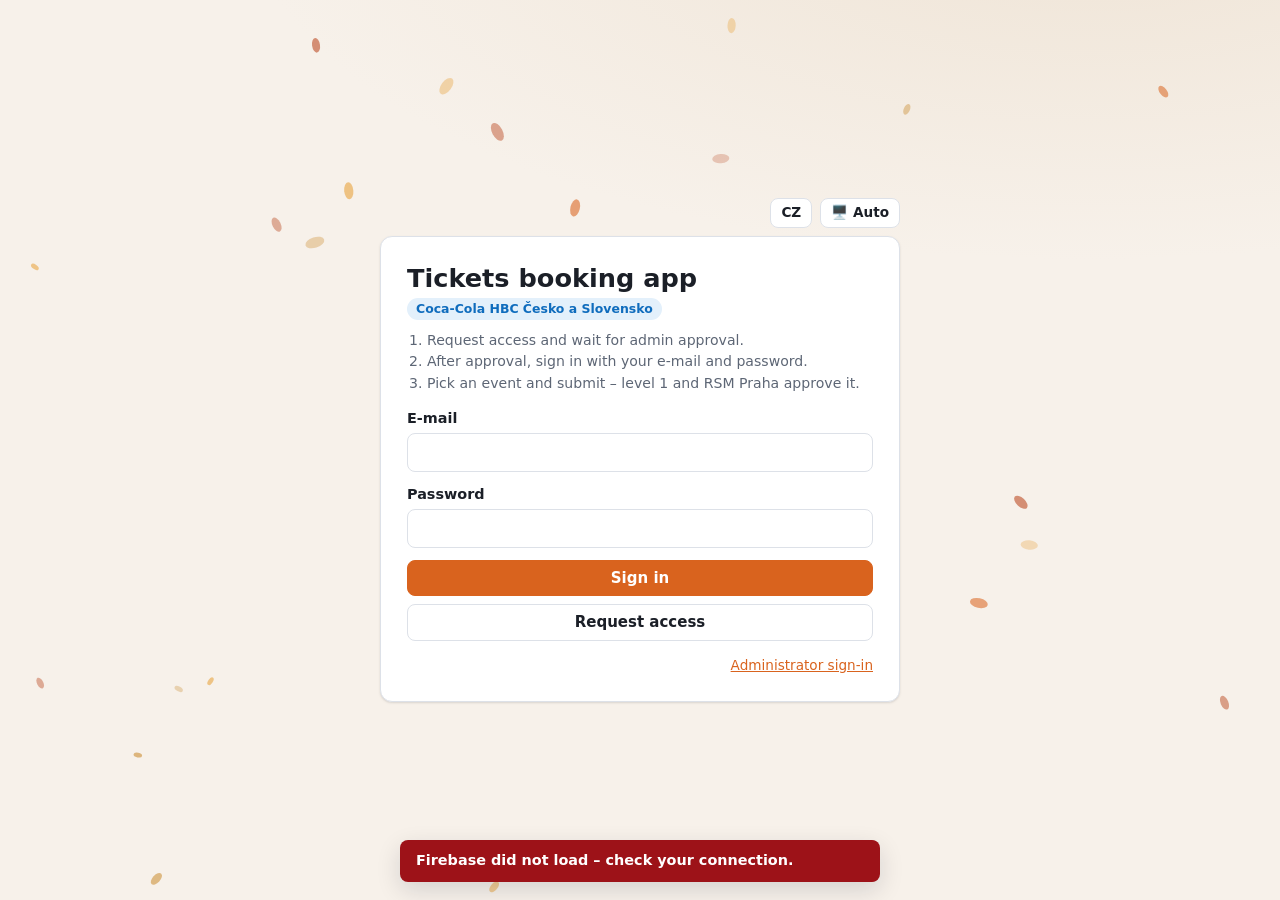
==== commit 50f41f92: "Update fmt.Println message from 'Hello' to 'Goodbye'" ====
--- a/index.html
+++ b/index.html
@@ -161,14 +161,6 @@
 #ob-panel{position:fixed;z-index:10010;left:50%;bottom:max(18px,env(safe-area-inset-bottom));transform:translateX(-50%);width:min(520px,calc(100vw - 28px));max-height:42vh;overflow:auto;background:var(--surface,#fff);color:var(--text,#172033);border:1px solid var(--line,#d7dce5);border-radius:18px;padding:20px 22px;box-shadow:0 18px 60px rgba(0,0,0,.3)}
 #ob-panel h3{margin:8px 0;font-size:1.2rem}#ob-panel p{line-height:1.55;margin:0 0 12px}#ob-panel .ob-panel-head{display:flex;justify-content:space-between;align-items:center}#ob-panel .ob-eyebrow{font-size:.72rem;letter-spacing:.08em;font-weight:800;opacity:.7}#ob-panel .ob-x{border:0;background:transparent;font-size:1.5rem;cursor:pointer;color:inherit}#ob-panel .ob-panel-actions{display:flex;gap:8px;justify-content:flex-end;flex-wrap:wrap;margin-top:14px}#ob-panel .ob-dots{display:flex;gap:5px;margin:10px 0}#ob-panel .ob-dots i{width:7px;height:7px;border-radius:50%;background:var(--line,#d7dce5)}#ob-panel .ob-dots i.on{background:var(--pri,#1677ff)}
 @media(max-width:520px){#ob-panel{max-height:48vh;padding:16px}#ob-panel .ob-panel-actions .btn{flex:1}}
-#decor{position:fixed;inset:0;pointer-events:none;z-index:4}#decor .d{position:fixed;bottom:0;font-size:clamp(2rem,6vw,4rem);line-height:1;opacity:.92}#decor .bl{left:6px}#decor .br{right:6px}#decor .big{font-size:clamp(4.5rem,16vw,12rem)}
-#decor .lights{position:fixed;top:0;left:0;right:0;height:14px;background:radial-gradient(circle at 10px 7px,#e4002b 4px,transparent 5px) 0 0/40px 14px,radial-gradient(circle at 30px 7px,#2fa84f 4px,transparent 5px) 0 0/40px 14px,radial-gradient(circle at 20px 7px,#f2c94c 4px,transparent 5px) 0 0/40px 14px;animation:ccTw 1.6s ease-in-out infinite alternate}
-@keyframes ccTw{from{opacity:.55}to{opacity:1}}#decor .pump b{pointer-events:auto;cursor:pointer;transition:filter .2s;display:inline-block}#decor .pump b:hover{filter:drop-shadow(0 0 14px #ff7a1a) brightness(1.35)}
-#decor .bub{position:fixed;right:10px;bottom:14px;max-width:min(260px,60vw);background:#241a13;color:#ffb066;border:1px solid #ff7a1a;border-radius:14px;padding:8px 12px;font-size:.85rem}
-@media(prefers-reduced-motion:reduce){#decor *{animation:none!important}}
-#decor .wr{display:none;position:fixed;top:6px;left:50%;transform:translateX(-50%);width:min(60vw,170px)}body[data-gate="1"] #decor .wr{display:block}
-.cal{display:grid;grid-template-columns:repeat(7,1fr);gap:4px;text-align:center;font-size:.85rem}.cal span{padding:6px 0;border-radius:8px}.cal .ev{background:var(--accent-soft);font-weight:700;color:var(--accent)}.cal .td{outline:2px solid var(--accent)}
-.pf-ph{width:84px;height:84px;border-radius:50%;object-fit:cover;background:var(--accent-soft);display:flex;align-items:center;justify-content:center;font-size:2rem}
 </style>
 </head>
 <body>
@@ -186,7 +178,7 @@
 const FB={apiKey:"AIzaSyCPSV3AauKHMPfnkACjbfvEDbb6RFJMiJA",authDomain:"cc-tickets-booking-app.firebaseapp.com",projectId:"cc-tickets-booking-app",storageBucket:"cc-tickets-booking-app.firebasestorage.app",messagingSenderId:"998442761726",appId:"1:998442761726:web:e5bbe201f68c9594ea54af",measurementId:"G-GKKE8GCN0T"};
 const DOC='cocaColaDatabase',ACTS='cocaColaActions',DAY=864e5,ROLES=['applicant','manager','rsm_praha','admin'];
 const ADMIN_CODE_HASH='96e0efdf0a2b84d7f1e137ec50258190f8611520d19091ccc286391bf6fa189e';
-const APP_VERSION='3.0.0';
+const APP_VERSION='2.0.0';
 
 /* ---------- utils ---------- */
 const $=(s,r=document)=>r.querySelector(s),$$=(s,r=document)=>Array.from(r.querySelectorAll(s));
@@ -221,7 +213,7 @@
 function T(k,v){const d=DICT[k];let s=d?(d[L()]||d[0]):k;if(v)for(const x in v)s=s.split('{'+x+'}').join(v[x]);return s}
 function detectLang(){const u=S.user&&S.users[norm(S.user.email)];return(u&&u.prefs&&u.prefs.lang)||localStorage.getItem('ccLang')||((navigator.language||'cs').toLowerCase().startsWith('cs')?'cs':'en')}
 const ROLE_L={applicant:'role.applicant',manager:'role.manager',rsm_praha:'role.rsm',admin:'role.admin'};
-const STAT_L={'Protinávrh':'st.counter','Čeká':'st.pending','Schváleno':'st.approved','Zamítnuto':'st.rejected','Náhradník':'st.waitlist'};
+const STAT_L={'Čeká':'st.pending','Schváleno':'st.approved','Zamítnuto':'st.rejected','Náhradník':'st.waitlist'};
 const EVST_L={Active:'ev.active',Full:'ev.full',Cancelled:'ev.cancelled',Completed:'ev.completed'};
 
 /* ---------- konfigurace (zachovává neznámá pole ze starého portálu) ---------- */
@@ -373,7 +365,7 @@
 const reqRow=r=>[r.action,r.employee,r.applicantEmail||'',r.customer,r.tickets,r.reason||'',r.status1,r.approvedBy1||'',r.status2,r.approvedBy2||'',r.manager||''];
 const EV_HEAD=()=>[T('ev.f.name'),T('ev.f.date'),T('ev.f.time'),T('ev.f.place'),T('ev.f.capacity'),T('ev.f.category'),T('ev.f.status'),T('ev.f.desc'),T('ev.f.image')];
 function evRow(e){return[e.name,e.date,e.time||'',e.place||'',e.capacity||'',e.category||'',isArchived(e)?T('ev.archived'):T(EVST_L[evStatus(e)]),e.description||'',e.image&&!/^data:/.test(e.image)?e.image:'']}
-function imgToData(file,max,png){return new Promise((ok,no)=>{const r=new FileReader();r.onerror=()=>no(new Error('read'));r.onload=()=>{const im=new Image();im.onerror=()=>no(new Error('img'));im.onload=()=>{const k=Math.min(1,(max||720)/Math.max(im.width,im.height));const c=document.createElement('canvas');c.width=Math.round(im.width*k);c.height=Math.round(im.height*k);c.getContext('2d').drawImage(im,0,0,c.width,c.height);ok(png?c.toDataURL('image/png'):c.toDataURL('image/jpeg',.78))};im.src=r.result};r.readAsDataURL(file)})}
+function imgToData(file,max){return new Promise((ok,no)=>{const r=new FileReader();r.onerror=()=>no(new Error('read'));r.onload=()=>{const im=new Image();im.onerror=()=>no(new Error('img'));im.onload=()=>{const k=Math.min(1,(max||720)/Math.max(im.width,im.height));const c=document.createElement('canvas');c.width=Math.round(im.width*k);c.height=Math.round(im.height*k);c.getContext('2d').drawImage(im,0,0,c.width,c.height);ok(c.toDataURL('image/jpeg',.78))};im.src=r.result};r.readAsDataURL(file)})}
 
 /* =====================================================================
    REZERVACE A SCHVALOVÁNÍ (jediná implementace; vše přes transakce)
@@ -382,39 +374,23 @@
   async create(f){const u=S.user;if(!u)throw new Error(T('err.login'));let req,ev0;
     await Cloud.mutate(async(d,tx)=>{const s=await tx.get(Cloud.col.doc(String(f.eventId)));let ev=s.exists?s.data():(d.companyActions||[]).find(a=>String(a.id)===String(f.eventId));if(!ev)throw new Error(T('err.noevent'));
       const reqs=(d.ticketRequests||[]).slice();const ap=reqs.filter(r=>overall(r)==='approved'&&(r.actionId!=null&&r.actionId!==''?String(r.actionId)===String(ev.id):r.action===ev.name)).reduce((n,r)=>n+(parseInt(r.tickets)||0),0);
-      const nk=v=>norm(String(v||'')).normalize('NFD').replace(/[\u0300-\u036f]/g,'').replace(/[^a-z0-9]/g,'');const dup=nk(f.customer)&&reqs.find(r=>overall(r)!=='rejected'&&(r.actionId!=null&&r.actionId!==''?String(r.actionId)===String(ev.id):r.action===ev.name)&&nk(r.customer)===nk(f.customer));if(dup&&u.role!=='admin'&&u.role!=='rsm_praha')throw new Error('Na tohoto zákazníka a tuto akci už žádost zadal(a) '+(dup.employee||dup.applicantEmail)+' ('+dup.tickets+' ks).');
       const st=evStatusWith(ev,ap);if(st!=='Active'||ev.status==='Skryto')throw new Error(T('err.notbookable',{s:T(EVST_L[st]||'ev.archived')}));
       const cap=Number(ev.capacity)||0;if(cap&&f.tickets>cap-ap)throw new Error(T('err.toomany',{n:Math.max(0,cap-ap)}));
-      const now=new Date().toISOString();req={id:Date.now(),actionId:ev.id,action:ev.name,employee:f.employee,manager:norm(f.manager),customer:f.customer,tickets:String(f.tickets),reason:f.reason,status1:'Čeká',status2:'Čeká',approvedBy1:'',approvedBy2:'',applicantEmail:norm(u.email),createdAt:now,history:[{ts:now,by:u.email,level:0,value:'created'}]};if(f.urgent){req.urgent=true;req.urgentReason=f.urgentReason||''}
-      if(f.direct&&(u.role==='admin'||u.role==='rsm_praha')){req.status1='Schváleno';req.status2='Schváleno';req.approvedBy1=u.name;req.approvedBy2=u.name;req.direct=true}else if(u.role==='manager'){req.status1='Schváleno';req.approvedBy1=u.name}
-      reqs.push(req);ev0=ev;return{patch:{ticketRequests:reqs}}});
+      const now=new Date().toISOString();req={id:Date.now(),actionId:ev.id,action:ev.name,employee:f.employee,manager:norm(f.manager),customer:f.customer,tickets:String(f.tickets),reason:f.reason,status1:'Čeká',status2:'Čeká',approvedBy1:'',approvedBy2:'',applicantEmail:norm(u.email),createdAt:now,history:[{ts:now,by:u.email,level:0,value:'created'}]};reqs.push(req);ev0=ev;return{patch:{ticketRequests:reqs}}});
     audit('reservation-created',req.id,req.action+' / '+req.customer+' / '+req.tickets);
     Teams.send('new_reservation',{facts:[[T('tm.f.event'),req.action],[T('tm.f.who'),req.employee],[T('tm.f.customer'),req.customer],[T('tm.f.tickets'),req.tickets]]});return req},
   canL1(r){if(!S.user)return false;if(S.user.role==='admin')return true;if(S.user.role!=='manager')return false;const me=norm(S.user.email);if(norm(r.manager)===me)return true;const today=isoDay(new Date());return Object.values(S.users).some(owner=>{const p=owner.prefs||{};return norm(owner.email)===norm(r.manager)&&norm(p.deputyEmail)===me&&p.deputyFrom&&p.deputyTo&&today>=p.deputyFrom&&today<=p.deputyTo})},
-  l2Owner(r){const ev=(S._all||[]).find(e=>String(e.id)===String(r.actionId)||e.name===r.action);const cat=ev&&ev.category;const f=cat&&(S.cfg.filters||[]).find(x=>x.id!=='all'&&(x.name===cat||x.id===cat));return norm(f&&f.approver)},
-  canL2(r){if(!S.user)return false;if(S.user.role==='admin')return true;if(S.user.role!=='rsm_praha'||r.status1!=='Schváleno')return false;const me=norm(S.user.email),o=this.l2Owner(r);if(o)return o===me;return !(S.cfg.filters||[]).some(x=>norm(x.approver)===me)},
-  async decide(id,level,value,note){const u=S.user;let res,evx;note=String(note||'').trim();if(value==='Zamítnuto'&&!note)throw new Error('Důvod zamítnutí je povinný.');
+  canL2(r){return S.user&&(S.user.role==='admin'||(S.user.role==='rsm_praha'&&r.status1==='Schváleno'))},
+  async decide(id,level,value){const u=S.user;let res,evx;
     await Cloud.mutate(async(d,tx)=>{const reqs=(d.ticketRequests||[]).slice(),i=reqs.findIndex(r=>String(r.id)===String(id));if(i<0)throw new Error(T('err.notfound'));const r=Object.assign({},reqs[i]);
-      if(r.counter&&r.counter.open)throw new Error('Čeká se na odpověď žadatele na protinávrh.');if(level===1&&!this.canL1(r))throw new Error(T('err.perm'));if(level===2&&!this.canL2(r))throw new Error(T('err.perm2'));
+      if(level===1&&!this.canL1(r))throw new Error(T('err.perm'));if(level===2&&!this.canL2(r))throw new Error(T('err.perm2'));
       let ev=null;if(level===2&&value==='Schváleno'){const s=await tx.get(Cloud.col.doc(String(r.actionId!=null&&r.actionId!==''?r.actionId:'_')));ev=s.exists?s.data():(d.ticketRequests?null:null);if(!ev)ev=(S._all||[]).find(e=>(r.actionId!=null&&r.actionId!==''?String(e.id)===String(r.actionId):e.name===r.action))||null;
         if(ev){const cap=Number(ev.capacity)||0;if(cap){const ap=reqs.filter((x,j)=>j!==i&&overall(x)==='approved'&&(x.actionId!=null&&x.actionId!==''?String(x.actionId)===String(ev.id):x.action===ev.name)).reduce((n,x)=>n+(parseInt(x.tickets)||0),0);if(ap+(parseInt(r.tickets)||0)>cap)throw new Error(T('err.capacity',{n:Math.max(0,cap-ap)}))}}}
       const now=new Date().toISOString();if(level===1){r.status1=value;r.approvedBy1=u.name;if(value!=='Schváleno'&&r.status2!=='Čeká'){r.status2='Čeká';r.approvedBy2=''}}else{r.status2=value;r.approvedBy2=u.name}
-      r.history=(r.history||[]).concat([Object.assign({ts:now,by:u.email,level,value},note?{note}:{})]);if(note)r['note'+level]=note;reqs[i]=r;res=r;evx=ev;return{patch:{ticketRequests:reqs}}});
+      r.history=(r.history||[]).concat([{ts:now,by:u.email,level,value}]);reqs[i]=r;res=r;evx=ev;return{patch:{ticketRequests:reqs}}});
     audit('reservation-'+(level===1?'l1':'l2'),res.id,value+' / '+res.action+' / '+res.customer);
     if(value==='Zamítnuto'||(level===2&&value==='Schváleno'))Teams.send(value==='Zamítnuto'?'rejection':'approval',{facts:[[T('tm.f.event'),res.action],[T('tm.f.customer'),res.customer],[T('tm.f.tickets'),res.tickets],[T('tm.f.who'),u.name],[T('tm.f.level'),level]]});
     if(level===2&&value==='Schváleno'){const ev=evById(res.actionId)||S._all.find(e=>e.name===res.action);if(ev)setTimeout(()=>Sched.capacityAlerts(ev),1200)}return res},
-  async counter(id,level,tickets,note){const u=S.user;tickets=parseInt(tickets);if(!(tickets>=1&&tickets<=10))throw new Error(T('err.tickets'));
-    await Cloud.mutate(d=>{const reqs=(d.ticketRequests||[]).slice(),i=reqs.findIndex(r=>String(r.id)===String(id));if(i<0)throw new Error(T('err.notfound'));const r=Object.assign({},reqs[i]);if((level===1&&!this.canL1(r))||(level===2&&!this.canL2(r)))throw new Error(T('err.perm'));const now=new Date();
-      r.counter={open:true,level,tickets,note:note||'',by:u.name,from:parseInt(r.tickets)||0,until:new Date(+now+DAY).toISOString()};r['status'+level]='Protinávrh';r.history=(r.history||[]).concat([{ts:now.toISOString(),by:u.email,level,value:'counter:'+tickets}]);reqs[i]=r;return{patch:{ticketRequests:reqs}}});audit('reservation-counter',id,level+' / '+tickets)},
-  async answerCounter(id,yes,auto){const u=S.user;let res;
-    await Cloud.mutate(d=>{const reqs=(d.ticketRequests||[]).slice(),i=reqs.findIndex(r=>String(r.id)===String(id));if(i<0)throw new Error(T('err.notfound'));const r=Object.assign({},reqs[i]),c=Object.assign({},r.counter);if(!c.open)throw new Error('Protinávrh už není aktivní.');
-      if(auto){if(new Date(c.until)>new Date())throw new Error('Ještě neuplynulo 24 h.')}else if(!(u&&(u.role==='admin'||norm(r.applicantEmail)===norm(u.email))))throw new Error(T('err.perm'));
-      const L=c.level,now=new Date().toISOString();c.open=false;c.answer=auto?'expired':yes?'accepted':'declined';
-      if(yes&&!auto){const same=x=>x.actionId!=null&&x.actionId!==''?String(x.actionId)===String(r.actionId):x.action===r.action;const ev=(S._all||[]).find(e=>r.actionId!=null&&r.actionId!==''?String(e.id)===String(r.actionId):e.name===r.action),cap=ev?Number(ev.capacity)||0:0;
-        if(L===2&&cap){const ap=reqs.filter((x,j)=>j!==i&&overall(x)==='approved'&&same(x)).reduce((n,x)=>n+(parseInt(x.tickets)||0),0);if(ap+c.tickets>cap)throw new Error(T('err.capacity',{n:Math.max(0,cap-ap)}))}
-        r.tickets=String(c.tickets);r['status'+L]='Schváleno';r['approvedBy'+L]=c.by}
-      else{r['status'+L]='Zamítnuto';r['note'+L]=auto?'Žadatel neodpověděl do 24 h.':'Žadatel nesouhlasí s navrženým počtem.'}
-      r.counter=c;r.history=(r.history||[]).concat([{ts:now,by:auto?'system':u.email,level:L,value:'counter-'+c.answer}]);reqs[i]=r;res=r;return{patch:{ticketRequests:reqs}}});audit('reservation-counter-answer',id,res.counter.answer)},
   async remove(id){await Cloud.mutate(d=>{const reqs=(d.ticketRequests||[]).filter(r=>String(r.id)!==String(id));return{patch:{ticketRequests:reqs}}});audit('reservation-deleted',id)},
   visible(){const u=S.user;if(!u)return[];const me=norm(u.email);if(u.role==='applicant')return S.requests.filter(r=>r.applicantEmail?norm(r.applicantEmail)===me:norm(r.employee)===norm(u.name));if(u.role==='manager')return S.requests.filter(r=>norm(r.manager)===me);return S.requests.slice()},
   match(r,f){const nm=norm(S.user&&S.user.name),o=overall(r);switch(f){case 'pending':return o==='pending'||o==='waitlist';case 'approved':return o==='approved';case 'rejected':return o==='rejected';case 'wait1':return r.status1==='Čeká';case 'processed1':return r.status1!=='Čeká';case 'appr1me':return r.status1==='Schváleno'&&norm(r.approvedBy1)===nm;case 'rej1me':return r.status1==='Zamítnuto'&&norm(r.approvedBy1)===nm;case 'wait2':return r.status1==='Schváleno'&&r.status2==='Čeká';case 'done2':return r.status1==='Schváleno'&&r.status2!=='Čeká';default:return true}}
@@ -461,7 +437,7 @@
   form(ev){ev=ev||{};const cats=catList();return `<div class="grid g2"><div class="fg" style="grid-column:1/-1"><label for="f-name">${T('ev.f.name')} *</label><input id="f-name" type="text" value="${esc(ev.name)}"></div>
     <div class="fg"><label for="f-date">${T('ev.f.date')} *</label><input id="f-date" type="date" value="${esc(ev.date)}"></div><div class="fg"><label for="f-time">${T('ev.f.time')}</label><input id="f-time" type="time" value="${esc(ev.time)}"></div>
     <div class="fg"><label for="f-place">${T('ev.f.place')}</label><input id="f-place" type="text" value="${esc(ev.place)}"></div><div class="fg"><label for="f-cap">${T('ev.f.capacity')}</label><input id="f-cap" type="number" min="0" value="${esc(ev.capacity||'')}"></div>
-    <div class="fg"><label for="f-cat">${T('ev.f.category')}</label><select id="f-cat"><option value="">–</option>${cats.map(c=>'<option value="'+esc(c)+'"'+(c===ev.category?' selected':'')+'>'+esc(c)+'</option>').join('')}</select></div>
+    <div class="fg"><label for="f-cat">${T('ev.f.category')}</label><input id="f-cat" type="text" list="cat-list" value="${esc(ev.category)}"><datalist id="cat-list">${cats.map(c=>'<option value="'+esc(c)+'">').join('')}</datalist></div>
     <div class="fg"><label for="f-st">${T('ev.f.status')}</label><select id="f-st"><option value="Aktivní">${T('ev.active')}</option><option value="Zrušena">${T('ev.cancelled')}</option><option value="Skryto">${T('ev.archived')}</option></select></div>
     <div class="fg" style="grid-column:1/-1"><label for="f-img">${T('ev.f.image')}</label><input id="f-img" type="url" placeholder="https://…" value="${esc(/^data:/.test(ev.image||'')?'':ev.image)}"><div class="row" style="margin-top:6px"><input id="f-file" type="file" accept="image/*" style="max-width:100%"><span class="hint">${T('ev.f.imghint')}</span></div></div>
     <div class="fg" style="grid-column:1/-1"><label for="f-desc">${T('ev.f.desc')}</label><textarea id="f-desc">${esc(ev.description)}</textarea></div></div>`},
@@ -476,17 +452,16 @@
    POHLEDY
    ===================================================================== */
 const evBadge=st=>`<span class="badge ${({Active:'b-ok',Full:'b-bad',Cancelled:'b-bad',Completed:''})[st]||''}">${esc(T(EVST_L[st]))}</span>`;
-const stBadge=v=>`<span class="badge ${({'Schváleno':'b-ok','Zamítnuto':'b-bad','Náhradník':'b-info','Protinávrh':'b-info','Čeká':'b-warn'})[v]||''}">${esc(T(STAT_L[v]||'st.pending'))}</span>`;
+const stBadge=v=>`<span class="badge ${({'Schváleno':'b-ok','Zamítnuto':'b-bad','Náhradník':'b-info','Čeká':'b-warn'})[v]||''}">${esc(T(STAT_L[v]||'st.pending'))}</span>`;
 function evCard(ev,o){o=o||{};const st=evStatus(ev),s=evStats(ev),cap=Number(ev.capacity)||0,rem=evRemaining(ev),pct=cap?Math.min(100,Math.round(s.approved/cap*100)):0;
   const low=st==='Active'&&cap&&rem<=Math.max(3,Math.ceil(cap*.1));const img=ev.image||ev.imageUrl||ev.backgroundImage||'';const can=evBookable(ev)&&S.user;
   return `<article class="ev ${st==='Cancelled'||st==='Completed'?'dim':''}" ${ev.description?'data-tip="'+esc(ev.description)+'" tabindex="0" aria-label="'+esc(ev.name)+'"':''}><div class="ev-img" style="${img?'background-image:url(&quot;'+esc(img)+'&quot;)':'background-image:var(--hero)'}" role="img" aria-label="${esc(ev.name)}">${evBadge(st)}${ev.category?'<span class="badge cat">'+esc(ev.category)+'</span>':''}</div>
   <div class="ev-body"><h3>${esc(ev.name)}</h3>
   <div class="ev-meta"><span>📅 ${esc(fmtDate(ev.date,ev.time))}</span>${ev.place?'<span>📍 '+esc(ev.place)+'</span>':''}</div>
   ${cap?`<div><div class="bar ${st==='Full'?'full':low?'low':''}" role="progressbar" aria-valuenow="${pct}" aria-valuemin="0" aria-valuemax="100"><i style="width:${pct}%"></i></div><div class="hint">${T('ev.cap',{a:s.approved,c:cap})}${low?' · <b>'+T('ev.remaining',{n:rem})+'</b>':''}</div></div>`:''}
-  <div class="ev-foot">${o.admin?`<button class="btn sm" data-act="evEdit" data-id="${esc(ev.id)}">${T('c.edit')}</button>`:`<button class="btn pri sm" data-act="reserveFor" data-id="${esc(ev.id)}" ${can?'':'disabled'}>${(roleOf()==='rsm_praha'&&st==='Active')?'Přímá rezervace':T(st==='Active'?'ev.reserve':st==='Full'?'ev.full':'ev.na')}</button>`}${isAdmin()&&can?`<button class="btn sm" data-act="reserveDirect" data-id="${esc(ev.id)}">Přímá rezervace</button>`:''}${(isAdmin()||roleOf()==='rsm_praha')?`<button class="btn sm" data-act="sentList" data-id="${esc(ev.id)}" title="Komu byly lístky schváleny" aria-label="Seznam schválených">✈</button>`:''}</div></div></article>`}
+  <div class="ev-foot">${o.admin?`<button class="btn sm" data-act="evEdit" data-id="${esc(ev.id)}">${T('c.edit')}</button>`:`<button class="btn pri sm" data-act="reserveFor" data-id="${esc(ev.id)}" ${can?'':'disabled'}>${T(st==='Active'?'ev.reserve':st==='Full'?'ev.full':'ev.na')}</button>`}</div></div></article>`}
 
 const Views={
-  profile(){return profileView()},
   gate(){const m=S.gateMode||'login';const roleOpt=ROLES.map(r=>`<option value="${r}">${T(ROLE_L[r])}</option>`).join('');
     return `<div class="gate"><div class="gate-box"><div class="gate-top">${this.prefs()}</div><div class="card">
     <div class="row" style="margin-bottom:10px"><img src="icons/icon-192.png" alt="" width="44" height="44" style="border-radius:10px" onerror="this.style.display='none'"><div><h1>${T('app.title')}</h1><span class="badge b-info">Coca-Cola HBC Česko a Slovensko</span></div></div>
@@ -501,7 +476,7 @@
     </div></div></div>`},
   prefs(){const th=themePref();return `<button class="btn sm" data-act="lang" data-v="${S.lang==='en'?'cs':'en'}" aria-label="Language">${S.lang==='en'?'CZ':'EN'}</button><button class="btn sm" data-act="theme" aria-label="${T('c.theme')}">${th==='dark'?'🌙 '+T('c.dark'):th==='light'?'☀️ '+T('c.light'):'🖥️ '+T('c.auto')}</button>`},
   shell(inner){const u=S.user,n=S.net;const sync=!n.online?['off',T('net.off')]:!n.docOk&&S.ready?['off',T('net.err')]:n.pending||n.fromCache&&!n.docOk?['wait',T('net.sync')]:['',T('net.ok')];
-    const tabs=[['events',T('nav.events')],['requests',T('nav.requests')],['dashboard',T('nav.dashboard')]];tabs.push(['profile','👤 Profil']);if(isAdmin())tabs.push(['admin','⚙ '+T('nav.admin')]);
+    const tabs=[['events',T('nav.events')],['requests',T('nav.requests')],['dashboard',T('nav.dashboard')]];if(isAdmin())tabs.push(['admin','⚙ '+T('nav.admin')]);
     return `<header class="hdr"><div class="hdr-in"><a class="logo" href="#events"><img src="icons/icon-192.png" alt="" onerror="this.style.display='none'"><span>${T('app.title')}<small>Coca-Cola HBC ČR a SR</small></span></a>
     <span class="sync ${sync[0]}" title="${esc(n.err||'')}"><i></i>${sync[1]}</span><div class="right row">${this.prefs()}<button class="btn sm" data-act="nav" data-v="settings" aria-label="${T('nav.settings')}" title="${T('nav.settings')}" style="font-size:1.15rem;padding:6px 10px">⚙</button><button class="btn sm" data-act="account">👤 ${esc(u.name)} · ${T(ROLE_L[u.role]||'role.applicant')}</button><button class="btn sm" data-act="logout">${T('c.logout')}</button></div></div>
     <nav class="nav" aria-label="${T('nav.main')}">${tabs.map(t=>`<button data-act="nav" data-v="${t[0]}" class="${S.view===t[0]?'on':''}" ${S.view===t[0]?'aria-current="page"':''}>${esc(t[1])}</button>`).join('')}</nav></header><main id="view">${inner}</main>`},
@@ -520,29 +495,21 @@
     <form data-form="reserve" id="resForm"><div class="fg"><label for="x-ev">${T('rs.event')} *</label><select id="x-ev" required><option value="">${T('rs.pick')}</option>${open.map(e=>`<option value="${esc(e.id)}" ${String(S.reserveEvent)===String(e.id)?'selected':''}>${esc(e.name)} — ${esc(fmtDate(e.date,e.time))}${evRemaining(e)!=null?' ('+T('ev.remaining',{n:evRemaining(e)})+')':''}</option>`).join('')}</select></div>
     <div class="fg"><label for="x-emp">${T('rs.applicant')} *</label><input id="x-emp" type="text" value="${esc(u.name)}" required></div>
     <div class="fg"><label for="x-mgr">${T('rs.manager')} *</label><input id="x-mgr" type="email" value="${esc(defaultMgr)}" placeholder="${esc(defaultMgr||'Nastavte v Nastavení')}" readonly required aria-readonly="true"></div>
-    <div class="grid g2"><div class="fg"><label for="x-cu">${T('rs.customer')} *</label><input id="x-cu" type="text" list="cu-list" autocomplete="off" required><datalist id="cu-list">${myCustomers().map(c=>'<option value="'+esc(c)+'">').join('')}</datalist></div><div class="fg"><label for="x-n">${T('rs.tickets')} *</label><input id="x-n" type="number" min="1" max="10" value="1" required></div></div>
+    <div class="grid g2"><div class="fg"><label for="x-cu">${T('rs.customer')} *</label><input id="x-cu" type="text" required></div><div class="fg"><label for="x-n">${T('rs.tickets')} *</label><input id="x-n" type="number" min="1" max="10" value="1" required></div></div>
     ${S.reasons.length?`<div class="fg"><label for="x-rs">${T('rs.reasonCat')}</label><select id="x-rs"><option value="">${T('rs.pickReason')}</option>${S.reasons.map(r=>`<option>${esc(r)}</option>`).join('')}</select></div>`:''}
     <div class="fg"><label for="x-re">${T('rs.reason')} *</label><textarea id="x-re" placeholder="${T('rs.reasonPh')}" required></textarea></div>
-    <div class="fg"><label class="chk"><input id="x-ug" type="checkbox"><span>Urgentní žádost</span></label><input id="x-ugr" type="text" placeholder="Důvod urgentnosti (povinný)" style="margin-top:6px"></div>${(isAdmin()||u.role==='rsm_praha')?`<div class="fg"><label class="chk"><input id="x-dr" type="checkbox" ${(u.role==='rsm_praha'||S.reserveDirect)?'checked':''} ${u.role==='rsm_praha'?'disabled':''}><span>Přímá rezervace bez schvalování</span></label></div>`:''}
     <div class="fg"><label class="chk"><input id="x-ok" type="checkbox"><span>${T('rs.compliance')}</span></label></div>
     <button class="btn pri" id="x-send" type="submit" disabled>${T('rs.send')}</button></form></div>`},
 
   settings(){const u=S.user,pr=(S.users[norm(u.email)]||{}).prefs||{},mgrs=Object.values(S.users).filter(x=>x.role==='manager'||x.role==='rsm_praha');return `<h2>${T('nav.settings')}</h2><div class="grid g2"><section class="card"><h3>${T('set.profile')}</h3><p class="muted small">${esc(u.name)} · ${esc(u.email)}</p><form data-form="settings"><div class="fg"><label for="st-mgr">${T('rs.manager')}</label><input id="st-mgr" type="email" list="st-mgr-list" autocomplete="off" value="${esc(pr.managerEmail||'')}" placeholder="Začněte psát jméno nebo e-mail…"><datalist id="st-mgr-list">${mgrs.map(m=>`<option value="${esc(m.email)}" label="${esc(m.name)}"></option>`).join('')}</datalist><p class="hint">${T('set.managerHint')}</p></div><div class="fg"><label for="st-old">${T('set.currentPw')}</label><input id="st-old" type="password" autocomplete="current-password"></div><div class="fg"><label for="st-pw">${T('set.newPw')}</label><input id="st-pw" type="password" autocomplete="new-password"></div><div class="fg"><label for="st-pw2">${T('f.pw2')}</label><input id="st-pw2" type="password" autocomplete="new-password"></div><button class="btn pri" type="submit">${T('c.save')}</button></form></section><section class="card"><h3>${T('set.deputy')}</h3><p class="hint">${T('set.deputyHint')}</p><div class="fg"><label for="st-dep">${T('set.deputyEmail')}</label><select id="st-dep"><option value="">—</option>${mgrs.map(m=>`<option value="${esc(m.email)}" ${norm(pr.deputyEmail)===norm(m.email)?'selected':''}>${esc(m.name)} (${esc(m.email)})</option>`).join('')}</select></div><div class="grid g2"><div class="fg"><label for="st-from">${T('set.from')}</label><input id="st-from" type="date" value="${esc(pr.deputyFrom||'')}"></div><div class="fg"><label for="st-to">${T('set.to')}</label><input id="st-to" type="date" value="${esc(pr.deputyTo||'')}"></div></div><button class="btn pri" data-act="settingsSave">${T('c.save')}</button></section></div>`},
-  requests(){const list=Res.visible().filter(r=>Res.match(r,S.reqFilter)).sort((a,b)=>(b.urgent?1:0)-(a.urgent?1:0)||b.id-a.id);const role=roleOf();
+  requests(){const list=Res.visible().filter(r=>Res.match(r,S.reqFilter)).sort((a,b)=>b.id-a.id);const role=roleOf();
     const chips=[['all','c.all'],['pending','st.pending'],['approved','st.approved'],['rejected','st.rejected']];if(role==='manager')chips.push(['wait1','dash.waiting']);if(role==='rsm_praha')chips.push(['wait2','dash.waitfinal']);
     const rows=list.map(r=>{const o=overall(r),del=(isAdmin()||(role==='applicant'&&o!=='approved'))?`<button class="btn bad sm" data-act="reqDel" data-id="${r.id}">${T('c.delete')}</button>`:'';
       const a1=Res.canL1(r)&&role!=='applicant'?`<div class="row" style="gap:4px;margin-top:4px"><button class="btn ok sm" data-act="decide" data-id="${r.id}" data-l="1" data-v="Schváleno">${T('c.yes')}</button><button class="btn bad sm" data-act="decide" data-id="${r.id}" data-l="1" data-v="Zamítnuto">${T('c.no')}</button></div>`:'';
       const a2=(role==='rsm_praha'||role==='admin')?(Res.canL2(r)?`<div class="row" style="gap:4px;margin-top:4px"><button class="btn ok sm" data-act="decide" data-id="${r.id}" data-l="2" data-v="Schváleno">${T('c.yes')}</button><button class="btn bad sm" data-act="decide" data-id="${r.id}" data-l="2" data-v="Zamítnuto">${T('c.no')}</button><button class="btn sm" data-act="decide" data-id="${r.id}" data-l="2" data-v="Náhradník">${T('st.waitlist')}</button></div>`:`<div class="hint">🔒 ${T('rq.needl1')}</div>`):'';
-      const co=r.counter&&r.counter.open?r.counter:null,lvl=(role==='manager'||(isAdmin()&&r.status1==='Čeká'))?1:2;
-      const cnt=co?`<div class="hint">Protinávrh: ${co.tickets} ks (${co.level}. stupeň), platí do ${esc(fmtTs(co.until))}${co.note?' – '+esc(co.note):''}</div>`:'';
-      const ans=co&&(isAdmin()||norm(r.applicantEmail)===norm(S.user.email))?`<div class="row" style="gap:4px;margin-top:4px"><button class="btn ok sm" data-act="cAns" data-id="${r.id}" data-v="1">Souhlasím</button><button class="btn bad sm" data-act="cAns" data-id="${r.id}" data-v="0">Nesouhlasím</button></div>`:'';
-      const cb=o==='pending'&&!co&&((lvl===1&&r.status1==='Čeká'&&Res.canL1(r)&&role!=='applicant')||(lvl===2&&r.status2==='Čeká'&&Res.canL2(r)))?`<button class="btn sm" data-act="counter" data-id="${r.id}" data-l="${lvl}">Jiný počet</button>`:'';
-      const ug=o==='pending'&&(isAdmin()||role==='applicant')?`<button class="btn sm" data-act="urgTog" data-id="${r.id}">${r.urgent?'Zrušit urgentní':'Urgentní'}</button>`:'';
-      const nts=(r.note1?`<div class="hint">1. stupeň: ${esc(r.note1)}</div>`:'')+(r.note2?`<div class="hint">2. stupeň: ${esc(r.note2)}</div>`:'')+(r.urgent?`<div class="hint">Urgentní: ${esc(r.urgentReason||'')}</div>`:'');
-      const extra=nts+cnt+ans+`<div class="row" style="gap:4px;margin-top:4px">${cb}${ug}</div>`;
       const mail=isAdmin()&&r.applicantEmail?`<a class="btn sm" href="mailto:${esc(r.applicantEmail)}?subject=${encodeURIComponent(T('rq.mailSubj',{e:r.action}))}&body=${encodeURIComponent(T('rq.mailBody',{e:r.action,a:T(STAT_L[r.status1]),b:T(STAT_L[r.status2])}))}">✉</a>`:'';
       return `<tr data-q="${esc(norm(r.action+' '+r.employee+' '+r.customer+' '+r.reason))}"><td data-l="${T('rq.event')}"><b>${esc(r.action)}</b><div class="hint">${esc(fmtTs(r.createdAt||r.id))}</div></td><td data-l="${T('rq.applicant')}">${esc(r.employee)}<div class="hint">${esc(r.applicantEmail||'')}</div></td>
-      <td data-l="${T('rq.customer')}">${r.urgent?'<span class="badge b-bad">URGENTNÍ</span> ':''}${r.direct?'<span class="badge b-info">přímá</span> ':''}<b>${esc(r.customer)}</b> · ${esc(r.tickets)}×<div class="hint">${esc(r.reason||'')}</div>${extra}</td>
+      <td data-l="${T('rq.customer')}"><b>${esc(r.customer)}</b> · ${esc(r.tickets)}×<div class="hint">${esc(r.reason||'')}</div></td>
       <td data-l="${T('rq.l1')}">${stBadge(r.status1)}<div class="hint">${esc(r.approvedBy1||r.manager||'')}</div>${a1}</td><td data-l="${T('rq.l2')}">${stBadge(r.status2)}<div class="hint">${esc(r.approvedBy2||'')}</div>${a2}</td>
       <td data-l="" class="nowrap"><button class="btn sm" data-act="reqInfo" data-id="${r.id}">${T('rq.history')}</button> ${mail} ${del}</td></tr>`}).join('');
     return `<div class="row" style="margin-bottom:12px"><h2 style="margin:0">${role==='applicant'?T('rq.mine'):T('rq.title')}</h2><div class="right row"><input type="search" id="rq-q" placeholder="${T('c.search')}" style="width:200px" aria-label="${T('c.search')}"><button class="btn sm" data-act="expReq" data-f="csv">CSV</button><button class="btn sm" data-act="expReq" data-f="xlsx">Excel</button></div></div>
@@ -569,7 +536,7 @@
   logout:()=>Auth.logout(),settingsSave(){const email=norm(S.user.email),dep=norm($('#st-dep').value),from=$('#st-from').value,to=$('#st-to').value;if((dep||from||to)&&(!dep||!from||!to||from>to)){toast('Vyberte zástupce a platný rozsah dat.','err');return}return run(()=>Cloud.mutate(d=>{const users=Object.assign({},d.users||{}),u=Object.assign({},users[email]||{}),prefs=Object.assign({},u.prefs||{},{deputyEmail:dep,deputyFrom:from,deputyTo:to});u.prefs=prefs;users[email]=u;return{patch:{users}}}),T('c.saved')).then(()=>render(true))},filter:d=>{S.filter=d.v;render(true)},reqFilter:d=>{S.reqFilter=d.v;render(true)},
   goReq:d=>{S.reqFilter=d.v;S.view='requests';render(true)},adminGo:d=>{S.adminPage=d.v;S.view='admin';render(true)},
   reserveFor:d=>{S.reserveEvent=d.id;S.view='reserve';history.replaceState(null,'','#reserve');render(true);scrollTo(0,0)},
-  async decide(d){const lbl=d.v==='Schváleno'?T('c.yes'):d.v==='Zamítnuto'?T('c.no'):T('st.waitlist');const rej=d.v==='Zamítnuto';let note=await askText(rej?'Důvod zamítnutí':'Důvod schválení',rej?'Důvod (povinný)':'Důvod (nepovinný)');if(note===null)return;note=String(note).trim();if(rej&&!note){toast('Důvod zamítnutí je povinný.','err');return}await run(()=>Res.decide(d.id,+d.l,d.v,note),lbl+' ✓')},
+  async decide(d){const lbl=d.v==='Schváleno'?T('c.yes'):d.v==='Zamítnuto'?T('c.no'):T('st.waitlist');if(d.v==='Zamítnuto'&&!await ask(T('rq.confirmRej'),T('c.no'),true))return;await run(()=>Res.decide(d.id,+d.l,d.v),lbl+' ✓')},
   async reqDel(d){if(await ask(T('rq.confirmDel'),T('c.delete'),true))await run(()=>Res.remove(d.id),T('c.deleted'))},
   reqInfo(d){const r=S.requests.find(x=>String(x.id)===String(d.id));if(!r)return;const h=(r.history||[]).map(x=>`<li><b>${esc(fmtTs(x.ts))}</b> – ${esc(x.by)} · ${x.level===0?T('rq.created'):T('rq.level')+' '+x.level+': '+esc(T(STAT_L[x.value]||'st.pending'))}</li>`).join('');
     dlg(r.action,`<p><b>${esc(r.customer)}</b> · ${esc(r.tickets)}×<br><span class="muted">${esc(r.employee)} · ${esc(r.reason||'')}</span></p><p>${T('rq.l1')}: ${stBadge(r.status1)} ${esc(r.approvedBy1||'')}<br>${T('rq.l2')}: ${stBadge(r.status2)} ${esc(r.approvedBy2||'')}</p><h3>${T('rq.history')}</h3>${h?'<ul class="tl">'+h+'</ul>':'<p class="muted">'+T('rq.nohist')+'</p>'}`,[{label:T('c.close'),cls:'pri'}])},
@@ -646,7 +613,7 @@
       <h3>${T('hp.answers')} (${ans.length})</h3>${ans.length?`<div class="tw"><table class="stack"><thead><tr><th>${T('hp.q')}</th><th>${T('hp.a')}</th><th></th></tr></thead><tbody>${ans.map((a,i)=>`<tr><td data-l="${T('hp.q')}"><b>${esc(a.q||a.title||a.id||'')}</b><div class="hint">${esc((a.keys||[]).join(', '))}</div></td><td data-l="${T('hp.a')}" class="small">${esc(String(a.a||a.answer||'').slice(0,140))}</td><td data-l=""><button class="btn sm" data-act="hlpEdit" data-i="${i}">${T('c.edit')}</button> <button class="btn bad sm" data-act="hlpDel" data-i="${i}">${T('c.delete')}</button></td></tr>`).join('')}</tbody></table></div>`:`<div class="empty">${T('hp.none')}</div>`}`},
 
     onboarding(){const ob=S.cfg.onboarding||{},steps=Onboard.defaultSteps(true);return Admin.head('onboarding')+`<div class="card"><label class="chk"><input type="checkbox" id="ob-enabled" ${ob.enabled!==false?'checked':''}><span>${T('ob.adminEnabled')}</span></label><label class="chk"><input type="checkbox" id="ob-auto" ${ob.auto!==false?'checked':''}><span>${T('ob.adminAuto')}</span></label><p class="hint">${T('ob.adminHint')}</p></div><div class="card" style="margin-top:14px"><h3>${T('ob.adminSteps')}</h3>${steps.map(st=>{const v=(ob.steps||{})[st.id]||{};return `<div class="card" style="margin:10px 0;padding:12px"><div class="row"><label class="chk" style="margin:0"><input type="checkbox" data-ob-enabled="${st.id}" ${v.enabled!==false?'checked':''}><span>${esc(st.roleLabel)} · ${esc(st.id)}</span></label></div><div class="fg"><label>${T('ob.adminTitle')}</label><input type="text" data-ob-title="${st.id}" value="${esc(v.title!==undefined?v.title:st.title)}"></div><div class="fg"><label>${T('ob.adminText')}</label><textarea rows="2" data-ob-text="${st.id}">${esc(v.text!==undefined?v.text:st.text)}</textarea></div></div>`}).join('')}<button class="btn pri" data-act="obSave">${T('c.save')}</button><button class="btn" data-act="obReset">${T('ob.adminReset')}</button></div>`},
-    filters(){const f=S.cfg.filters.filter(x=>x.id!=='all');return Admin.head('filters')+`<div class="grid g2"><div class="card"><h3>${T('fl.cats')}</h3>${f.map(x=>`<div class="row" style="margin-bottom:6px"><input type="text" data-fn="${esc(x.id)}" value="${esc(x.name)}" style="flex:1"><label class="chk small" style="margin:0"><input type="checkbox" data-fa="${esc(x.id)}" ${x.active!==false?'checked':''}> ${T('c.active')}</label><select data-fp="${esc(x.id)}" aria-label="2. schvalovatel" style="max-width:200px"><option value="">2. schvalovatel: výchozí</option>${Object.values(S.users).filter(u=>u.role==='rsm_praha').map(u=>`<option value="${esc(norm(u.email))}" ${norm(x.approver)===norm(u.email)?'selected':''}>${esc(u.name)}</option>`).join('')}</select><button class="btn bad sm" data-act="flDel" data-id="${esc(x.id)}">✕</button></div>`).join('')}<div class="row" style="margin-top:10px"><input type="text" id="fl-new" placeholder="${T('fl.new')}" style="flex:1"><button class="btn sm" data-act="flAdd">+ ${T('c.add')}</button></div><button class="btn pri" style="margin-top:12px" data-act="flSave">${T('c.save')}</button></div>
+    filters(){const f=S.cfg.filters.filter(x=>x.id!=='all');return Admin.head('filters')+`<div class="grid g2"><div class="card"><h3>${T('fl.cats')}</h3>${f.map(x=>`<div class="row" style="margin-bottom:6px"><input type="text" data-fn="${esc(x.id)}" value="${esc(x.name)}" style="flex:1"><label class="chk small" style="margin:0"><input type="checkbox" data-fa="${esc(x.id)}" ${x.active!==false?'checked':''}> ${T('c.active')}</label><button class="btn bad sm" data-act="flDel" data-id="${esc(x.id)}">✕</button></div>`).join('')}<div class="row" style="margin-top:10px"><input type="text" id="fl-new" placeholder="${T('fl.new')}" style="flex:1"><button class="btn sm" data-act="flAdd">+ ${T('c.add')}</button></div><button class="btn pri" style="margin-top:12px" data-act="flSave">${T('c.save')}</button></div>
       <div class="card"><h3>${T('fl.reasons')}</h3><p class="hint">${T('fl.reasonsHint')}</p><textarea id="fl-re" rows="8">${esc(S.reasons.join('\n'))}</textarea><button class="btn pri" style="margin-top:12px" data-act="reSave">${T('c.save')}</button></div></div>`},
 
     system(){const n=S.net,sw=('serviceWorker' in navigator)&&navigator.serviceWorker.controller;const ok=(b,t)=>`<span class="badge ${b?'b-ok':'b-bad'}">${t}</span>`;
@@ -695,7 +662,7 @@
   obReset:()=>run(()=>saveCfg(c=>{c.onboarding={enabled:true,auto:true,steps:{}}}),T('c.saved')).then(()=>render(true)),
   flAdd(){const v=$('#fl-new').value.trim();if(!v)return;run(()=>saveCfg(c=>{if(!c.filters.some(f=>f.id===v))c.filters.push({id:v,name:v,locked:false,active:true})}),T('c.saved'))},
   async flDel(d){if(await ask(T('c.confirmDel'),T('c.delete'),true))run(()=>saveCfg(c=>{c.filters=c.filters.filter(f=>f.id!==d.id)}),T('c.deleted'))},
-  flSave(){const names={},act={};$$('[data-fn]').forEach(i=>names[i.dataset.fn]=i.value.trim());$$('[data-fa]').forEach(i=>act[i.dataset.fa]=i.checked);const apv={};$$('[data-fp]').forEach(i=>apv[i.dataset.fp]=i.value);run(()=>saveCfg(c=>{c.filters.forEach(f=>{if(f.id==='all')return;if(names[f.id]!=null&&names[f.id])f.name=names[f.id];if(act[f.id]!=null)f.active=act[f.id];if(apv[f.id]!=null)f.approver=apv[f.id]})}),T('c.saved'))},
+  flSave(){const names={},act={};$$('[data-fn]').forEach(i=>names[i.dataset.fn]=i.value.trim());$$('[data-fa]').forEach(i=>act[i.dataset.fa]=i.checked);run(()=>saveCfg(c=>{c.filters.forEach(f=>{if(f.id==='all')return;if(names[f.id]!=null&&names[f.id])f.name=names[f.id];if(act[f.id]!=null)f.active=act[f.id]})}),T('c.saved'))},
   reSave(){const list=Array.from(new Set($('#fl-re').value.split(/[\n,]/).map(s=>s.trim()).filter(Boolean)));run(()=>Cloud.patch({cc_dynamic_reasons:list.join(',')}),T('c.saved'))},
   auditExp(){const rows=[['ts','actor','role','action','target','detail']].concat((Admin._au||[]).map(a=>[a.ts,a.actor,a.role,a.action,a.target,a.detail]));download('audit-'+isoDay(new Date())+'.csv',toCSV(rows),'text/csv;charset=utf-8')},
   async auditPurge(){const days=Math.max(30,parseInt($('#sy-days').value)||730);if(!await ask(T('sy.purgeConfirm',{n:days}),T('sy.purge'),true))return;await run(async()=>{await Cloud.patch({auditRetentionDays:days});const lim=new Date(Date.now()-days*DAY).toISOString();const q=await Cloud.ref.collection('auditLog').where('ts','<',lim).limit(450).get();const b=Cloud.db.batch();q.docs.forEach(x=>b.delete(x.ref));await b.commit();audit('audit-purge','',q.size+' <'+days+'d');toast(T('sy.purged',{n:q.size}),'ok')})},
@@ -737,28 +704,6 @@
   let image=val(img,meta('meta[property="og:image"]'),doc.querySelector('link[rel="image_src"]')?.href);try{if(image)image=new URL(image,url||location.href).href}catch(e){}
   return {name:val(ev.name,meta('meta[property="og:title"]'),doc.querySelector('h1')?.textContent,doc.title).trim(),date,time,place,description:val(ev.description,meta('meta[property="og:description"]'),meta('meta[name="description"]')).trim(),image,source:url||location.href};
 }
-function parseWebList(html,url){
-  const doc=new DOMParser().parseFromString(String(html||''),'text/html'),out=[];let pend=[],venue='',cur=null,started=false,stop=false;
-  const iso=(d,m,y)=>y+'-'+pad(+m)+'-'+pad(+d),DRE=/(\d{1,2})\.\s?(\d{1,2})\.\s?(\d{4})(?:\s+(\d{1,2}):(\d{2}))?/g;
-  const tw=doc.createTreeWalker(doc.body||doc,NodeFilter.SHOW_ELEMENT|NodeFilter.SHOW_TEXT);let n;
-  while(!stop&&(n=tw.nextNode())){
-    if(n.nodeType===1){const tag=n.tagName;
-      if(tag==='H2'){const t=n.textContent.trim();if(/^Program\s+O2/i.test(t)){started=true;venue=/universum/i.test(t)?'O2 universum':'O2 arena';pend=[];cur=null}else if(started)stop=true}
-      else if(tag==='H3'&&started){const a=n.querySelector('a'),name=n.textContent.replace(/\s+/g,' ').trim();if(name){let href='';try{href=a?new URL(a.getAttribute('href')||'',url||location.href).href:''}catch(e){}cur={name,url:href,venue,dates:pend,description:''};pend=[];out.push(cur)}}
-      continue}
-    if(!started||(n.parentElement&&n.parentElement.closest('h2,h3,script,style')))continue;
-    const t=n.textContent.replace(/\s+/g,' ').trim();if(!t)continue;
-    const tm=t.match(/^(\d{1,2}):(\d{2})$/);if(tm&&pend.length&&!pend[pend.length-1].time){pend[pend.length-1].time=pad(+tm[1])+':'+tm[2];continue}
-    if(/^\d{1,2}\.\s?\d{1,2}\.\s?\d{4}\s*[-–]\s*\d{1,2}\.\s?\d{1,2}\.\s?\d{4}/.test(t)){const m=t.match(/(\d{1,2})\.\s?(\d{1,2})\.\s?(\d{4})/);pend.push({date:iso(m[1],m[2],m[3]),time:'',range:'Termín '+t});continue}
-    if(/^\d{1,2}\.\s?\d{1,2}\.\s?\d{4}/.test(t)){let m;DRE.lastIndex=0;while((m=DRE.exec(t)))pend.push({date:iso(m[1],m[2],m[3]),time:m[4]?pad(+m[4])+':'+m[5]:''});continue}
-    if(cur&&!cur.description&&t.length>25)cur.description=t}
-  return out.filter(x=>x.dates.length)}
-function showWebList(items,url){
-  const ex=new Set((S._all||[]).map(e=>norm(e.name)+'|'+e.date)),rows=[];
-  items.forEach(i=>i.dates.forEach(d=>rows.push({name:i.name,date:d.date,time:d.time,place:i.venue,description:((d.range?d.range+'. ':'')+i.description).trim(),dup:ex.has(norm(i.name)+'|'+d.date)})));
-  rows.sort((a,b)=>(a.date+a.time).localeCompare(b.date+b.time));
-  const body=`<div class="fg"><label for="wl-cat">Kategorie pro všechny importované akce</label><select id="wl-cat"><option value="">–</option>${catList().map(c=>'<option value="'+esc(c)+'">'+esc(c)+'</option>').join('')}</select></div><p class="hint">Nalezeno termínů: ${rows.length}. Akce, které už v aplikaci jsou, jsou odškrtnuté. Kapacitu a případnou kategorii u jednotlivých akcí doplníš později.</p><div class="tw" style="max-height:50vh;overflow:auto"><table><tbody>${rows.map((r,i)=>`<tr><td><input type="checkbox" class="wl-c" data-i="${i}" ${r.dup?'disabled':'checked'} aria-label="${esc(r.name)}"></td><td>${esc(fmtDate(r.date,r.time))}</td><td>${esc(r.name)}<div class="hint">${esc(r.place)}${r.dup?' · už existuje':''}</div></td></tr>`).join('')}</tbody></table></div>`;
-  dlg('Import programu z webu',body,[{label:T('c.cancel')},{label:'Importovat vybrané',cls:'pri',fn:async dd=>{const cat=$('#wl-cat',dd).value,sel=$$('.wl-c:checked',dd).map(c=>rows[+c.dataset.i]);if(!sel.length){toast('Nic není vybráno.','err');return false}let ok=0;await run(async()=>{for(const r of sel){await Events.save({name:r.name,date:r.date,time:r.time,place:r.place,capacity:0,category:cat,description:r.description,image:'',status:'Aktivní'},null);ok++}audit('events-web-import','',url+': '+ok)});if(ok)toast('Importováno akcí: '+ok,'ok');S.adminPage='events';S.view='admin';setTimeout(()=>render(true),0);return true}}])}
 function openWebEventImport(){
   const body=`<div class="fg"><label for="web-ev-url">Adresa stránky akce</label><input id="web-ev-url" type="url" placeholder="https://…" autocomplete="url"><div class="hint">Aplikace zkusí přímé načtení a potom dvě zprostředkující služby. Výsledek závisí na dostupnosti webu; před uložením údaje zkontroluj.</div></div><div class="row" style="margin-bottom:12px"><button type="button" class="btn sm" id="web-ev-load">Načíst údaje z webu</button><span class="hint" id="web-ev-status"></span></div><details style="margin-bottom:12px"><summary class="small">Pokročilé: vložit zdrojový HTML kód stránky</summary><textarea id="web-ev-html" placeholder="Volitelně vlož HTML stránky, pokud web blokuje načtení z prohlížeče."></textarea></details><div class="grid g2"><div class="fg"><label for="web-ev-name">Název akce *</label><input id="web-ev-name" type="text" required></div><div class="fg"><label for="web-ev-date">Datum *</label><input id="web-ev-date" type="date" required></div><div class="fg"><label for="web-ev-time">Čas</label><input id="web-ev-time" type="time"></div><div class="fg"><label for="web-ev-place">Místo</label><input id="web-ev-place" type="text"></div><div class="fg"><label for="web-ev-cap">Kapacita</label><input id="web-ev-cap" type="number" min="0" value="0"></div><div class="fg"><label for="web-ev-image">URL obrázku</label><input id="web-ev-image" type="url" placeholder="https://…"></div><div class="fg" style="grid-column:1/-1"><label for="web-ev-desc">Popis</label><textarea id="web-ev-desc"></textarea></div></div><p class="hint">Před uložením údaje zkontroluj. Import vytvoří novou akci a neprovádí rezervaci.</p>`;
   const d=dlg('Import akce z webu',body,[{label:T('c.cancel')},{label:'Importovat akci',cls:'pri',fn:async dd=>{const f={name:$('#web-ev-name',dd).value.trim(),date:$('#web-ev-date',dd).value,time:$('#web-ev-time',dd).value,place:$('#web-ev-place',dd).value.trim(),capacity:$('#web-ev-cap',dd).value,description:$('#web-ev-desc',dd).value.trim(),image:$('#web-ev-image',dd).value.trim(),status:'Aktivní'};if(!f.name||!f.date){toast('Doplň název a datum akce.','err');return false}const ok=await run(async()=>{const ev=await Events.save(f,null);audit('events-web-import',String(ev.id),$('#web-ev-url',dd).value.trim());return ev},'Akce byla importována.');if(!ok)return false;S.adminPage='events';S.view='admin';setTimeout(()=>render(true),0);return true}}]);
@@ -767,12 +712,11 @@
       const attempts=[
         {label:'přímé načtení',url:u.href},
         {label:'zprostředkující služba 1',url:'https://api.allorigins.win/raw?url='+encodeURIComponent(u.href)},
-        {label:'zprostředkující služba 2',url:'https://corsproxy.io/?url='+encodeURIComponent(u.href)},
-        {label:'zprostředkující služba 3',url:'https://api.codetabs.com/v1/proxy?quest='+encodeURIComponent(u.href)}
+        {label:'zprostředkující služba 2',url:'https://corsproxy.io/?url='+encodeURIComponent(u.href)}
       ];let lastError='';status.textContent='Zkouším načíst stránku…';
       for(const a of attempts){try{status.textContent='Načítám stránku ('+a.label+')…';const controller=new AbortController();const timer=setTimeout(()=>controller.abort(),12000);let r;try{r=await fetch(a.url,{credentials:'omit',signal:controller.signal,mode:'cors'})}finally{clearTimeout(timer)}if(!r.ok)throw new Error('HTTP '+r.status);const t=await r.text();if(!t||t.length<40)throw new Error('Prázdná odpověď');source=t;break}catch(e){lastError=e&&e.message?e.message:'načtení se nezdařilo'}}
       if(!source){status.textContent='Automatické načtení se nepodařilo ani přes zprostředkující služby ('+lastError+'). Některé weby to blokují. Můžeš vložit HTML ručně nebo doplnit údaje níže.';return}}
-    try{const L=parseWebList(source,url);if(L.length>1){d.close();showWebList(L,url);return}const x=parseWebEvent(source,url);$('#web-ev-name',d).value=x.name||'';$('#web-ev-date',d).value=x.date||'';$('#web-ev-time',d).value=x.time||'';$('#web-ev-place',d).value=x.place||'';$('#web-ev-desc',d).value=x.description||'';$('#web-ev-image',d).value=x.image||'';status.textContent=x.name?'Údaje načteny. Zkontroluj je a klikni na Importovat akci.':'Stránka se načetla, ale automaticky jsem nenašel potřebné údaje o akci; doplň je ručně.'}catch(e){status.textContent='Stránku se podařilo načíst, ale nepodařilo se ji zpracovat; údaje můžeš doplnit ručně.'}
+    try{const x=parseWebEvent(source,url);$('#web-ev-name',d).value=x.name||'';$('#web-ev-date',d).value=x.date||'';$('#web-ev-time',d).value=x.time||'';$('#web-ev-place',d).value=x.place||'';$('#web-ev-desc',d).value=x.description||'';$('#web-ev-image',d).value=x.image||'';status.textContent=x.name?'Údaje načteny. Zkontroluj je a klikni na Importovat akci.':'Stránka se načetla, ale automaticky jsem nenašel potřebné údaje o akci; doplň je ručně.'}catch(e){status.textContent='Stránku se podařilo načíst, ale nepodařilo se ji zpracovat; údaje můžeš doplnit ručně.'}
   };
 }
 
@@ -781,7 +725,7 @@
   const q=$('#ev-q'),s=$('#ev-st');if(q)q.oninput=f;if(s)s.onchange=f;const a=$('#ev-all');if(a)a.onchange=()=>$$('.ev-sel').forEach(c=>{if(!c.closest('tr').classList.contains('hide'))c.checked=a.checked});
   const fi=$('#ev-file');if(fi)fi.onchange=async()=>{const file=fi.files[0];fi.value='';if(!file)return;const r=await run(()=>importEvents(file));if(r)toast(T('ev.imported',{ok:r.ok,skip:r.skip}),'ok')}};
 Admin.after.system=function(){const fi=$('#bk-file');if(fi)fi.onchange=async()=>{const f=fi.files[0];fi.value='';if(f){const r=await run(()=>restoreBackup(f));if(r===true)toast(T('bk.done'),'ok')}}};
-Admin.after.helper=function(){const fi=$('#hp-ic');if(fi)fi.onchange=async()=>{const f=fi.files[0];if(!f)return;try{const data=await imgToData(f,160,true);await run(()=>saveCfg(c=>{c.help.icon=data;c.help.iconUrl=''}),T('c.saved'));render(true)}catch(e){toast(T('err.img'),'err')}}};
+Admin.after.helper=function(){const fi=$('#hp-ic');if(fi)fi.onchange=async()=>{const f=fi.files[0];if(!f)return;try{const data=await imgToData(f,160);await run(()=>saveCfg(c=>{c.help.icon=data;c.help.iconUrl=''}),T('c.saved'));render(true)}catch(e){toast(T('err.img'),'err')}}};
 Admin.after.users=function(){$$('[data-ur]').forEach(s=>s.onchange=()=>run(()=>Auth.setRole(s.dataset.ur,s.value),T('c.saved')))};
 Admin.after.requests=function(){const q=$('#rq-q');if(q)q.oninput=()=>{const v=norm(q.value);$$('#rq-table tbody tr').forEach(r=>r.classList.toggle('hide',!!v&&!r.dataset.q.includes(v)))}};
 Admin.after.audit=async function(){const body=$('#au-body');if(!body)return;try{const q=await Cloud.ref.collection('auditLog').orderBy('ts','desc').limit(400).get();Admin._au=q.docs.map(x=>x.data());
@@ -799,7 +743,7 @@
 'nav.main':['Hlavní navigace','Main navigation'],'nav.events':['Akce','Events'],'nav.reserve':['Nová rezervace','New reservation'],'nav.settings':['Nastavení','Settings'],'nav.requests':['Seznam žádostí','Requests'],'nav.dashboard':['Přehled','Dashboard'],'nav.admin':['Administrace','Administration'],
 'net.ok':['Synchronizováno','Synchronized'],'net.sync':['Synchronizuji…','Syncing…'],'net.off':['Offline – změny nelze uložit','Offline – changes cannot be saved'],'net.err':['Chyba synchronizace','Sync error'],
 'role.applicant':['0 – Žadatel','0 – Applicant'],'role.manager':['1. stupeň (ASM / RSM)','Level 1 (ASM / RSM)'],'role.rsm':['2. stupeň (RSM Praha)','Level 2 (RSM Praha)'],'role.admin':['Admin','Admin'],
-'st.pending':['Čeká','Pending'],'st.approved':['Schváleno','Approved'],'st.rejected':['Zamítnuto','Rejected'],'st.waitlist':['Náhradník','Waitlist'],'st.counter':['Protinávrh','Counter-offer'],
+'st.pending':['Čeká','Pending'],'st.approved':['Schváleno','Approved'],'st.rejected':['Zamítnuto','Rejected'],'st.waitlist':['Náhradník','Waitlist'],
 'ev.active':['Aktivní','Active'],'ev.full':['Obsazeno','Full'],'ev.cancelled':['Zrušeno','Cancelled'],'ev.completed':['Proběhlo','Completed'],'ev.archived':['Archivováno','Archived'],'ev.na':['Nelze rezervovat','Not bookable'],'ev.reserve':['Rezervovat','Reserve'],
 'ev.heroT':['Akce a vstupenky','Events and tickets'],'ev.heroX':['Vyberte akci a podejte žádost o lístky. Schvalování probíhá ve dvou krocích.','Choose an event and request tickets. Approval takes two steps.'],'ev.filter':['Filtr kategorií','Category filter'],'ev.none':['Momentálně nejsou k dispozici žádné akce.','No events are available right now.'],
 'ev.cap':['Schváleno {a} z {c}','Approved {a} of {c}'],'ev.remaining':['zbývá {n}','{n} left'],'ev.pend':['čeká {n} ks','{n} pending'],
@@ -896,65 +840,25 @@
    RENDER (jedna cesta, žádné další vrstvy) + události
    ===================================================================== */
 let _rt=0,_dirty=false,_obChecked=false;
-document.addEventListener('click',e=>{if(e.target&&e.target.type==='file')window._fo=Date.now()},true);
-document.addEventListener('change',e=>{if(e.target&&e.target.type==='file')window._fo=0},true);
-function easterDate(y){const a=y%19,b=Math.floor(y/100),c=y%100,d=Math.floor(b/4),e=b%4,f=Math.floor((b+8)/25),g=Math.floor((b-f+1)/3),h=(19*a+b-d-g+15)%30,i=Math.floor(c/4),k=c%4,l=(32+2*e+2*i-h-k)%7,m=Math.floor((a+11*h+22*l)/451),n=h+l-7*m+114;return new Date(y,Math.floor(n/31)-1,n%31+1)}
-function decorNow(){const se=seasonNow();if(S.season==='auto'){const n=new Date(),y=n.getFullYear(),t=new Date(y,n.getMonth(),n.getDate()),df=Math.round((t-easterDate(y))/DAY),mo=n.getMonth(),dd=n.getDate();if(df>=-4&&df<=1)return 'easter';if(mo===3&&dd===30)return 'witch';if((mo===11&&dd===31)||(mo===0&&dd===1))return 'newyear';if(mo===10&&dd<=2)return 'halloween'}return se}
-const Decor={el:null,key:'',t:0,Q:['Tady straší schvalovatelé!','Dýně vidí všechny nevyřízené žádosti…','Kapacita mizí jako duchové o půlnoci.','Neotvírejte sklep. Otevřete raději žádosti.','V noci se lístky samy rezervují. Nebo ne?'],
- html(k){const m={christmas:'<i class="lights"></i><svg class="wr" viewBox="0 0 100 100" aria-hidden="true"><circle cx="50" cy="50" r="38" fill="none" stroke="#1f6b4a" stroke-width="14"/><circle cx="50" cy="50" r="38" fill="none" stroke="#2fa84f" stroke-width="6" stroke-dasharray="6 5"/><circle cx="30" cy="22" r="4" fill="#e4002b"/><circle cx="72" cy="30" r="4" fill="#e4002b"/><circle cx="78" cy="68" r="4" fill="#e4002b"/><circle cx="26" cy="70" r="4" fill="#e4002b"/><path d="M42 86L50 95L58 86L50 80Z" fill="#e4002b"/></svg><span class="d br big">🎄</span><span class="d bl">🎁⛄</span>',halloween:'<span class="d bl pump"><b style="font-size:4.5rem">🎃</b><b style="font-size:2.6rem">🎃</b><b style="font-size:3.4rem">🎃</b></span><span class="bub" id="dq"></span>',easter:'<span class="d bl">🥚🐣</span><span class="d br">🐰🌷🥚</span>',spring:'<span class="d bl">🌷🌸</span><span class="d br">🦋🌼</span>',witch:'<span class="d bl">🔥🔥</span><span class="d br">🧙‍♀️🧹</span>',newyear:'<span class="d bl">🎆</span><span class="d br">🥂🎇</span>',summer:'<span class="d br">🌞</span><span class="d bl">🍉</span>',autumn:'<span class="d bl">🍂🍁</span><span class="d br">🍄🍂</span>',winter:'<span class="d bl">❄️</span><span class="d br">⛄❄️</span>'};return m[k]||''},
- update(){const k=decorNow();if(!this.el){this.el=document.createElement('div');this.el.id='decor';this.el.setAttribute('aria-hidden','true');document.body.appendChild(this.el)}if(k===this.key)return;this.key=k;clearInterval(this.t);this.el.innerHTML=this.html(k);if(k==='halloween'){const q=()=>{const e=$('#dq'),L=(S.cfg.quotes&&S.cfg.quotes.length)?S.cfg.quotes:this.Q;if(e)e.textContent=L[Math.floor(Math.random()*L.length)]};q();this.t=setInterval(q,9000)}}};
-function profileView(){const u=S.user,me=norm(u.email),rec=S.users[me]||{};const mine=S.requests.filter(r=>r.applicantEmail?norm(r.applicantEmail)===me:norm(r.employee)===norm(u.name));
- const g=new Map();mine.forEach(r=>{const k=norm(r.customer);const x=g.get(k)||{n:r.customer,c:0,t:0,a:0};x.c++;x.t+=parseInt(r.tickets)||0;if(overall(r)==='approved')x.a+=parseInt(r.tickets)||0;g.set(k,x)});
- const top=Array.from(g.values()).sort((a,b)=>b.t-a.t).slice(0,8);const cnt=o=>mine.filter(r=>overall(r)===o).length;
- const w1=S.requests.filter(r=>r.status1==='Čeká'&&Res.canL1(r)).length,w2=S.requests.filter(r=>r.status2==='Čeká'&&Res.canL2(r)).length;
- const now=new Date(),y=now.getFullYear(),mo=now.getMonth(),first=(new Date(y,mo,1).getDay()+6)%7,days=new Date(y,mo+1,0).getDate(),evs={};(S._all||[]).filter(e=>!isArchived(e)&&e.date&&e.date.slice(0,7)===y+'-'+pad(mo+1)).forEach(e=>{const d=+e.date.slice(8,10);(evs[d]=evs[d]||[]).push(e.name)});
- let cal=['Po','Út','St','Čt','Pá','So','Ne'].map(d=>'<span><b>'+d+'</b></span>').join('')+'<span></span>'.repeat(first);for(let d=1;d<=days;d++)cal+='<span class="'+(evs[d]?'ev':'')+(d===now.getDate()?' td':'')+'"'+(evs[d]?' title="'+esc(evs[d].join(', '))+'"':'')+'>'+d+'</span>';
- const ph=rec.photo?'<img class="pf-ph" src="'+esc(rec.photo)+'" alt="">':'<div class="pf-ph">'+esc((u.name||'?').charAt(0).toUpperCase())+'</div>';
- return `<h2>Profil</h2><div class="grid g2"><section class="card"><div class="row">${ph}<div><h3 style="margin:0">${esc(u.name)}</h3><p class="muted small" style="margin:0">${esc(T(ROLE_L[u.role]))}</p></div></div><div class="fg" style="margin-top:12px"><label for="pf-ph">Profilová fotka</label><input type="file" id="pf-ph" accept="image/*"></div>
- <h3>Co mě čeká</h3><p>Moje žádosti: čeká <b>${cnt('pending')+cnt('waitlist')}</b> · schváleno <b>${cnt('approved')}</b> · zamítnuto <b>${cnt('rejected')}</b></p>${(w1||w2)?'<p>Čeká na moje rozhodnutí: <b>'+(w1+w2)+'</b></p>':''}<button class="btn sm" data-act="nav" data-v="requests">Otevřít žádosti</button></section>
- <section class="card"><h3>Kalendář akcí</h3><div class="cal">${cal}</div></section>
- <section class="card" style="grid-column:1/-1"><h3>Nejčastější zákazníci</h3>${top.length?'<div class="tw"><table><thead><tr><th>Zákazník</th><th>Žádostí</th><th>Lístků</th><th>Schváleno</th></tr></thead><tbody>'+top.map(x=>'<tr><td>'+esc(x.n)+'</td><td>'+x.c+'</td><td>'+x.t+'</td><td>'+x.a+'</td></tr>').join('')+'</tbody></table></div>':'<p class="muted">Zatím žádné žádosti.</p>'}</section></div>`}
-document.addEventListener('change',async e=>{const f=e.target;if(!f||f.id!=='pf-ph'||!f.files[0])return;try{const data=await imgToData(f.files[0],160);const me=norm(S.user.email);await Cloud.mutate(d=>{const us=Object.assign({},d.users||{});us[me]=Object.assign({},us[me]||{},{photo:data});return{patch:{users:us}}});toast('Uloženo','ok');render(true)}catch(x){toast(x.message||T('err.img'),'err')}});
-function changed(force){clearTimeout(_rt);_rt=setTimeout(()=>{if(!force&&Date.now()-(window._fo||0)<120000){changed();return}render(force)},force?0:150)}
+function changed(force){clearTimeout(_rt);_rt=setTimeout(()=>render(force),force?0:150)}
 function render(force){const app=$('#app');if(!app)return;
   if(!force){const a=document.activeElement;if(a&&app.contains(a)&&/^(INPUT|TEXTAREA|SELECT)$/.test(a.tagName)&&!/^(checkbox|button|radio|file)$/.test(a.type||'')){_dirty=true;return}if($('dialog[open]')){_dirty=true;return}}
-  _dirty=false;Auth.validateSession();applyTheme();Decor.update();document.body.dataset.gate=S.user?'':'1';const y=scrollY;
+  _dirty=false;Auth.validateSession();applyTheme();const y=scrollY;
   if(!S.user){app.innerHTML=Views.gate();Bot.mount();return}
-  let inner;switch(S.view){case 'reserve':inner=Views.reserve();break;case 'requests':inner=Views.requests();break;case 'dashboard':inner=Views.dashboard();break;case 'profile':inner=Views.profile();break;case 'settings':inner=Views.settings();break;case 'admin':inner=isAdmin()?Admin.view():Views.events();if(!isAdmin())S.view='events';break;default:inner=Views.events();S.view='events'}
-  app.innerHTML=Views.shell(inner);scrollTo(0,y);setTimeout(adventMaybe,700);if(S.view==='admin')Admin.post();if(S.view==='requests'){const q=$('#rq-q');if(q)q.oninput=()=>{const v=norm(q.value);$$('#rq-table tbody tr').forEach(r=>r.classList.toggle('hide',!!v&&!r.dataset.q.includes(v)))}}
+  let inner;switch(S.view){case 'reserve':inner=Views.reserve();break;case 'requests':inner=Views.requests();break;case 'dashboard':inner=Views.dashboard();break;case 'settings':inner=Views.settings();break;case 'admin':inner=isAdmin()?Admin.view():Views.events();if(!isAdmin())S.view='events';break;default:inner=Views.events();S.view='events'}
+  app.innerHTML=Views.shell(inner);scrollTo(0,y);if(S.view==='admin')Admin.post();if(S.view==='requests'){const q=$('#rq-q');if(q)q.oninput=()=>{const v=norm(q.value);$$('#rq-table tbody tr').forEach(r=>r.classList.toggle('hide',!!v&&!r.dataset.q.includes(v)))}}
   if(S.view==='reserve')bindReserve();Bot.mount();if(S.ready&&!_obChecked){_obChecked=true;Onboard.maybe();Sched.start()}}
 function bindReserve(){const ok=$('#x-ok'),b=$('#x-send');if(ok)ok.onchange=()=>{b.disabled=!ok.checked}}
 document.addEventListener('mouseover',e=>{const b=e.target.closest('[data-act]');if(b&&!b.hasAttribute('data-tip')){const label=(b.innerText||b.getAttribute('aria-label')||b.title||'').trim();if(label)b.setAttribute('data-tip',label)}});
 document.addEventListener('focusin',e=>{const b=e.target.closest('[data-act]');if(b&&!b.hasAttribute('data-tip')){const label=(b.innerText||b.getAttribute('aria-label')||b.title||'').trim();if(label)b.setAttribute('data-tip',label)}});
-function myCustomers(){const me=norm((S.user||{}).email),g=new Map();S.requests.filter(r=>norm(r.applicantEmail)===me).forEach(r=>{const k=String(r.customer||'').trim();if(k)g.set(k,(g.get(k)||0)+1)});return Array.from(g.entries()).sort((a,b)=>b[1]-a[1]).map(x=>x[0])}
-const ADV_DEF=['Co říká vánoční stromek schvalovateli? „Prosím, jen jedno schválení, nejsem z ruky.“','Kolik lístků si Ježíšek objedná? Vždycky o jeden víc, než je kapacita.','Proč mají sobi v práci klid? Protože jejich žádosti schvaluje Santa.','Dnešní tip: kdo zadá žádost včas, nemusí psát urgentní.','Sníh padá, kapacita taky. Rezervujte včas!','Anděl hlásí: všechny schválené lístky dorazily. Skoro.','Nejlepší dárek? Žádost vyřízená na první pokus.','Vánoční dělení: schvalovatel má radost, žadatel dárek.'];
-function adventMaybe(){const n=new Date();if(!S.user||n.getMonth()!==11||n.getDate()>24||$('dialog[open]'))return;const day=n.getDate(),k='ccAdv_'+norm(S.user.email);try{if(localStorage.getItem(k)===String(day))return;localStorage.setItem(k,String(day))}catch(e){}
-  const a=String((S.cfg.advent&&S.cfg.advent[day-1])||''),pt=a.split('|'),txt=(pt[0]||'').trim()||ADV_DEF[(day-1)%ADV_DEF.length],img=(pt[1]||'').trim();
-  dlg('🎄 Adventní okénko '+day+'. prosince',(/^https:\/\//.test(img)?'<img src="'+esc(img)+'" alt="" style="max-width:100%;border-radius:12px;margin-bottom:10px">':'')+'<p style="font-size:1.1rem">'+esc(txt)+'</p>',[{label:'Díky!',cls:'pri'}])}
-async function expireCounters(){const ids=S.requests.filter(r=>r.counter&&r.counter.open&&new Date(r.counter.until)<new Date()).map(r=>r.id);for(const id of ids){try{await Res.answerCounter(id,false,true)}catch(e){}}}
-setInterval(()=>{if(S.user&&navigator.onLine)expireCounters()},60000);setTimeout(()=>{if(S.user&&navigator.onLine)expireCounters()},6000);
-const _flp=Admin.pages.filters;Admin.pages.filters=function(){return _flp.call(this)+`<div class="card" style="margin-top:14px"><h3>Adventní kalendář</h3><p class="hint">Jeden řádek = jedno okénko (1.–24. 12.). Formát: vtip | https adresa obrázku (nepovinné).</p><textarea id="ct-adv" rows="8">${esc((S.cfg.advent||[]).join('\n'))}</textarea><h3 style="margin-top:12px">Hlášky na Halloween</h3><textarea id="ct-q" rows="5">${esc((S.cfg.quotes||[]).join('\n'))}</textarea><button class="btn pri" style="margin-top:10px" data-act="ctSave">${T('c.save')}</button></div>`};
-Object.assign(ACT,{
- ctSave:()=>{const L=id=>($('#'+id).value||'').split('\n').map(x=>x.trim()).filter(Boolean),adv=L('ct-adv'),q=L('ct-q');return run(()=>saveCfg(c=>{c.advent=adv;c.quotes=q}),T('c.saved'))},
- counter:async d=>{const t=await askText('Navrhnout jiný počet lístků','Počet lístků (1–10)',{type:'number'});if(t===null)return;const n=await askText('Poznámka pro žadatele','Důvod (nepovinný)');if(n===null)return;await run(()=>Res.counter(d.id,+d.l,t,String(n).trim()),'Protinávrh odeslán žadateli (platí 24 h).')},
- cAns:d=>run(()=>Res.answerCounter(d.id,d.v==='1'),d.v==='1'?'Potvrzeno.':'Odmítnuto.'),
- urgTog:async d=>{const r=S.requests.find(x=>String(x.id)===d.id);if(!r)return;let reason='';if(!r.urgent){const t=await askText('Urgentní žádost','Důvod (povinný)');if(t===null)return;reason=String(t).trim();if(!reason){toast('Důvod je povinný.','err');return}}
-  await run(()=>Cloud.mutate(dd=>{const rs=(dd.ticketRequests||[]).slice(),i=rs.findIndex(x=>String(x.id)===d.id);if(i<0)return{};const n=Object.assign({},rs[i]);if(r.urgent){n.urgent=false;n.urgentReason=''}else{n.urgent=true;n.urgentReason=reason}rs[i]=n;return{patch:{ticketRequests:rs}}}),T('c.saved'))},
- reserveDirect:d=>{S.reserveDirect=true;ACT.reserveFor(d)},
- sentList:d=>{const ev=(S._all||[]).find(e=>String(e.id)===String(d.id));if(!ev)return;const rows=S.requests.filter(r=>overall(r)==='approved'&&(r.actionId!=null&&r.actionId!==''?String(r.actionId)===String(ev.id):r.action===ev.name));
-  dlg('Schválené lístky – '+ev.name,rows.length?'<div class="tw"><table><thead><tr><th>Zákazník (klik = e-mail)</th><th>Žadatel</th><th>Ks</th><th>Odesláno</th></tr></thead><tbody>'+rows.map(r=>'<tr><td><button class="btn sm '+(r.sentAt?'ok':'')+'" data-send="'+r.id+'">'+esc(r.customer)+'</button></td><td>'+esc(r.employee)+'</td><td>'+esc(r.tickets)+'</td><td class="hint" data-sa="'+r.id+'">'+(r.sentAt?esc(fmtTs(r.sentAt)):'–')+'</td></tr>').join('')+'</tbody></table></div>':'<p class="muted">Zatím nikdo.</p>',[{label:T('c.cancel')}])}
-});
-document.addEventListener('click',async e=>{const b=e.target.closest('[data-send]');if(!b)return;const id=b.dataset.send,r=S.requests.find(x=>String(x.id)===id);if(!r)return;const now=new Date().toISOString();b.classList.add('ok');const c=document.querySelector('[data-sa="'+id+'"]');if(c)c.textContent=fmtTs(now);
-  const a=document.createElement('a');a.href='mailto:'+(r.applicantEmail||'')+'?subject='+encodeURIComponent('Lístky – '+r.action)+'&body='+encodeURIComponent('Dobrý den,\n\nposílám lístky na akci '+r.action+' pro zákazníka '+r.customer+' ('+r.tickets+' ks).\n');a.click();
-  try{await Cloud.mutate(d=>{const rs=(d.ticketRequests||[]).slice(),i=rs.findIndex(x=>String(x.id)===id);if(i<0)return{};rs[i]=Object.assign({},rs[i],{sentAt:now,sentBy:S.user.email});return{patch:{ticketRequests:rs}}})}catch(x){toast(x.message,'err')}});
 document.addEventListener('click',e=>{const b=e.target.closest('[data-act]');if(!b||b.disabled)return;const f=ACT[b.dataset.act];if(!f)return;if(b.tagName==='A')e.preventDefault();try{const r=f(b.dataset,e);if(r&&r.catch)r.catch(x=>{toast(x.message,'err');logError('ui',x.message)})}catch(x){toast(x.message,'err');logError('ui',x.message)}});
 document.addEventListener('focusout',()=>{if(_dirty)setTimeout(()=>{const a=document.activeElement;if(!(a&&/^(INPUT|TEXTAREA|SELECT)$/.test(a.tagName)))render()},250)});
 document.addEventListener('submit',async e=>{const f=e.target.closest('[data-form]');if(!f)return;e.preventDefault();const k=f.dataset.form,v=id=>($('#'+id,f)||{}).value||'';const btn=$('button[type=submit]',f);if(btn)btn.disabled=true;
   try{if(k==='settings'){const user=S.users[norm(S.user.email)];const old=v('st-old'),pw=v('st-pw'),pw2=v('st-pw2');if(pw||pw2||old){if(!old||!pw||pw.length<6||pw!==pw2)throw new Error('Pro změnu hesla zadejte současné heslo a nové heslo alespoň 6 znaků, dvakrát stejně.');if(!user||user.passwordHash!==hashPw(norm(S.user.email),old))throw new Error('Současné heslo není správné.');await Auth.setPassword(norm(S.user.email),pw)}const mgr=norm($('#st-mgr').value);if(mgr&&!Object.values(S.users).some(x=>norm(x.email)===mgr&&(x.role==='manager'||x.role==='rsm_praha')))throw new Error('Vyberte nadřízeného z nabídky registrovaných uživatelů.');await Cloud.mutate(d=>{const users=Object.assign({},d.users||{}),u=Object.assign({},users[norm(S.user.email)]||{}),prefs=Object.assign({},u.prefs||{},{managerEmail:norm(mgr)});u.prefs=prefs;users[norm(S.user.email)]=u;return{patch:{users}}});toast(T('c.saved'),'ok');render(true)}else if(k==='login'){await Auth.login(v('g-em'),v('g-pw'));S.view='events';render(true);Cloud.fresh()}
     else if(k==='adminCode'){await Auth.adminCode(v('a-c'));S.view='events';render(true)}
     else if(k==='register'){await Auth.register({name:v('r-n'),email:v('r-e'),role:v('r-r'),pw:v('r-p'),pw2:v('r-p2')});toast(T('gate.sent'),'ok');S.gateMode='login';render(true)}
-    else if(k==='reserve'){const n=parseInt(v('x-n'));const rc=v('x-rs');const reason=(rc?rc+': ':'')+v('x-re').trim();if(!v('x-ev'))throw new Error(T('err.pickev'));if(($('#x-ug',f)||{}).checked&&!v('x-ugr').trim())throw new Error('Urgentní žádost vyžaduje důvod.');if(!(n>=1&&n<=10))throw new Error(T('err.tickets'));
-      await Res.create({eventId:v('x-ev'),employee:v('x-emp').trim(),manager:v('x-mgr'),customer:v('x-cu').trim(),tickets:n,reason,urgent:!!($('#x-ug',f)||{}).checked,urgentReason:v('x-ugr').trim(),direct:!!($('#x-dr',f)||{}).checked||S.user.role==='rsm_praha'});S.reserveDirect=false;localStorage.setItem('ccLastMgr_'+norm(S.user.email),norm(v('x-mgr')));S.reserveEvent='';toast(T('rs.done'),'ok');S.view='requests';S.reqFilter='all';history.replaceState(null,'','#requests');render(true)}
+    else if(k==='reserve'){const n=parseInt(v('x-n'));const rc=v('x-rs');const reason=(rc?rc+': ':'')+v('x-re').trim();if(!v('x-ev'))throw new Error(T('err.pickev'));if(!(n>=1&&n<=10))throw new Error(T('err.tickets'));
+      await Res.create({eventId:v('x-ev'),employee:v('x-emp').trim(),manager:v('x-mgr'),customer:v('x-cu').trim(),tickets:n,reason});localStorage.setItem('ccLastMgr_'+norm(S.user.email),norm(v('x-mgr')));S.reserveEvent='';toast(T('rs.done'),'ok');S.view='requests';S.reqFilter='all';history.replaceState(null,'','#requests');render(true)}
     else if(k==='chat'){const i=$('#chat-in');const q=i.value;i.value='';Bot.ask(q)}}
   catch(err){toast(err.message||String(err),'err');if(!/^(Zadejte|Neplatn|Enter|Invalid|Incorrect)/.test(err.message||''))logError('form-'+k,err.message)}finally{if(btn&&document.body.contains(btn))btn.disabled=k==='reserve'&&$('#x-ok')&&!$('#x-ok').checked}});
 addEventListener('online',()=>{S.net.online=true;changed(true);Cloud.fresh()});addEventListener('offline',()=>{S.net.online=false;changed(true)});
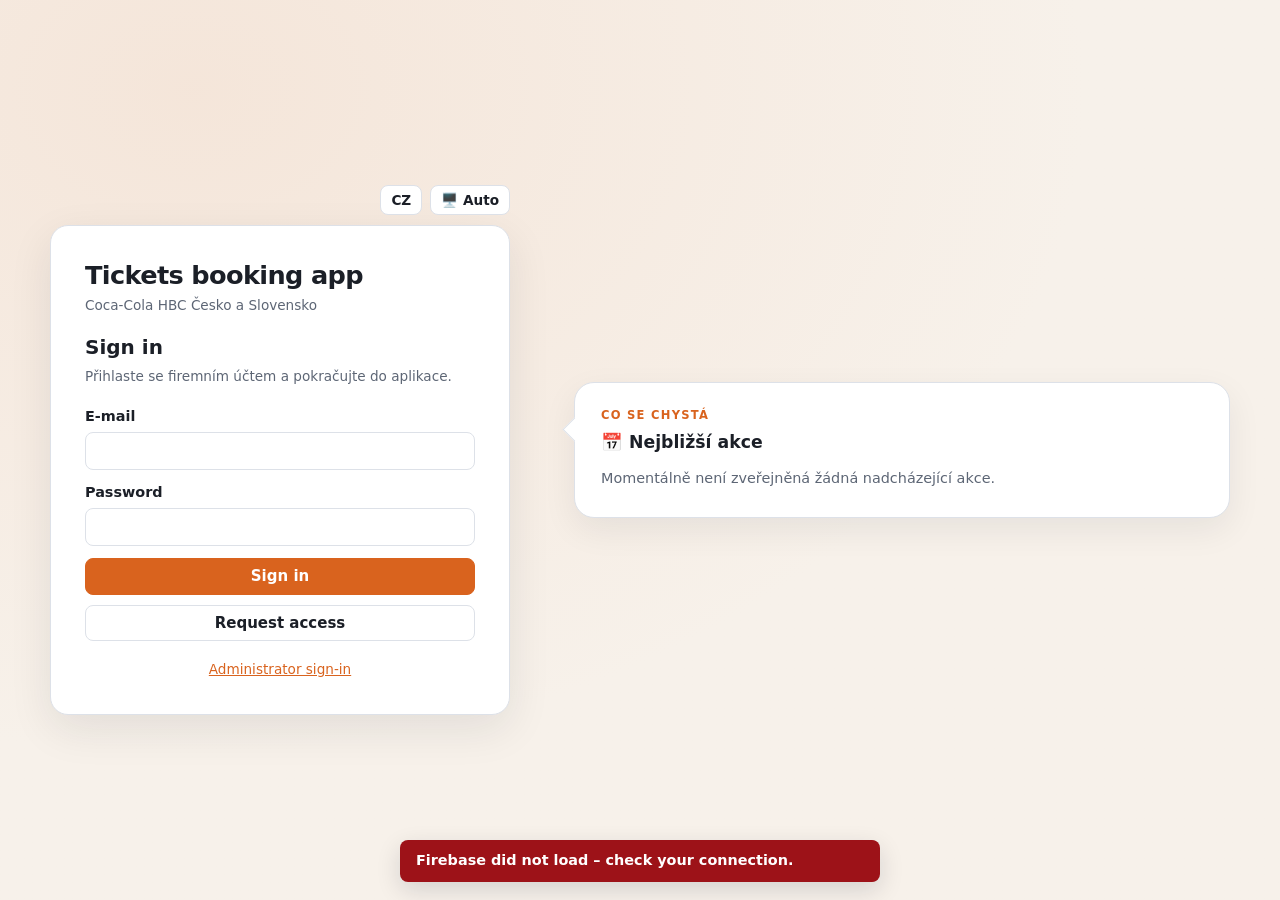
==== commit 49f2efc4: "Update print statement from 'Hello' to 'Goodbye'" ====
--- a/index.html
+++ b/index.html
@@ -131,11 +131,17 @@
 @media (max-width:900px){.adm{grid-template-columns:1fr}.adm-nav{position:static;flex-direction:row;overflow-x:auto}.adm-nav button{white-space:nowrap}.adm-nav .d{display:none}}
 .tl{list-style:none;margin:0;padding:0 0 0 14px;border-left:2px solid var(--border)}.tl li{position:relative;padding:0 0 10px 12px;font-size:.88rem}.tl li::before{content:"";position:absolute;left:-21px;top:5px;width:10px;height:10px;border-radius:50%;background:var(--accent)}
 
-/* ============ GATE ============ */
-.gate{min-height:100vh;display:grid;place-items:center;padding:20px}
-.gate-box{width:min(520px,100%)}.gate-box .card{padding:26px}
-.gate-top{display:flex;justify-content:flex-end;gap:8px;margin-bottom:8px}
-.gate h1{margin-bottom:2px}.steps{margin:0 0 14px;padding-left:20px;font-size:.88rem;color:var(--muted)}
+/* ============ ÚVODNÍ STRÁNKA PŘED PŘIHLÁŠENÍM ============ */
+.gate{min-height:100vh;display:flex;align-items:center;justify-content:center;padding:clamp(18px,4vw,48px);background:radial-gradient(ellipse at 15% 10%,color-mix(in srgb,var(--accent) 8%,var(--bg)),var(--bg) 58%)}
+.gate-layout{width:min(1180px,100%);display:grid;grid-template-columns:minmax(320px,460px) minmax(320px,1fr);gap:clamp(24px,5vw,68px);align-items:center}
+.gate-box{width:100%;max-width:460px;justify-self:center}.gate-box .card{padding:clamp(22px,3vw,34px);border-radius:18px;box-shadow:0 14px 44px rgba(20,28,40,.09)}
+.gate-top{display:flex;justify-content:flex-end;gap:8px;margin-bottom:10px}
+.gate h1{margin-bottom:2px;letter-spacing:-.025em}.steps{margin:0 0 18px;padding-left:20px;font-size:.88rem;color:var(--muted)}
+.gate-side{display:flex;flex-direction:column;gap:16px;min-width:0}.gate-bubble{position:relative;padding:24px 26px;background:var(--surface);border:1px solid var(--border);border-radius:20px;box-shadow:0 12px 34px rgba(20,28,40,.07)}
+.gate-bubble:before{content:"";position:absolute;left:-9px;top:38px;width:16px;height:16px;transform:rotate(45deg);background:var(--surface);border-left:1px solid var(--border);border-bottom:1px solid var(--border)}
+.gate-bubble h2{font-size:1.08rem;margin:0 0 10px;display:flex;align-items:center;gap:9px}.gate-bubble p{margin:0;color:var(--muted);line-height:1.6;white-space:pre-line}.gate-bubble .bubble-kicker{font-size:.72rem;font-weight:800;text-transform:uppercase;letter-spacing:.11em;color:var(--accent);margin-bottom:8px}.gate-event{display:flex;align-items:flex-start;gap:16px}.gate-event-date{flex:0 0 66px;text-align:center;padding:10px 6px;border-radius:13px;background:var(--accent-soft);color:var(--accent);font-weight:800}.gate-event-date b{display:block;font-size:1.55rem;line-height:1.2}.gate-event-date span{font-size:.72rem;text-transform:uppercase}.gate-event-info{min-width:0}.gate-event-info h3{margin:1px 0 6px;font-size:1.05rem}.gate-event-info p{font-size:.88rem}.gate-empty{font-size:.9rem;color:var(--muted);padding:4px 0}.gate-bubble.news{border-top:3px solid var(--accent)}
+@media(max-width:820px){.gate{align-items:flex-start}.gate-layout{grid-template-columns:1fr;max-width:540px;gap:22px}.gate-box{max-width:none}.gate-side{order:2}.gate-bubble:before{display:none}.gate-top{margin-bottom:8px}}
+@media(max-width:480px){.gate{padding:14px}.gate-box .card,.gate-bubble{padding:20px}.gate-event{gap:12px}.gate-event-date{flex-basis:58px}}
 
 /* ============ DIALOG, TOAST, CHAT ============ */
 dialog{border:1px solid var(--border);border-radius:var(--r2);padding:0;background:var(--surface);color:var(--text);box-shadow:var(--sh2);width:min(640px,calc(100vw - 24px));max-height:calc(100vh - 24px)}
@@ -161,6 +167,13 @@
 #ob-panel{position:fixed;z-index:10010;left:50%;bottom:max(18px,env(safe-area-inset-bottom));transform:translateX(-50%);width:min(520px,calc(100vw - 28px));max-height:42vh;overflow:auto;background:var(--surface,#fff);color:var(--text,#172033);border:1px solid var(--line,#d7dce5);border-radius:18px;padding:20px 22px;box-shadow:0 18px 60px rgba(0,0,0,.3)}
 #ob-panel h3{margin:8px 0;font-size:1.2rem}#ob-panel p{line-height:1.55;margin:0 0 12px}#ob-panel .ob-panel-head{display:flex;justify-content:space-between;align-items:center}#ob-panel .ob-eyebrow{font-size:.72rem;letter-spacing:.08em;font-weight:800;opacity:.7}#ob-panel .ob-x{border:0;background:transparent;font-size:1.5rem;cursor:pointer;color:inherit}#ob-panel .ob-panel-actions{display:flex;gap:8px;justify-content:flex-end;flex-wrap:wrap;margin-top:14px}#ob-panel .ob-dots{display:flex;gap:5px;margin:10px 0}#ob-panel .ob-dots i{width:7px;height:7px;border-radius:50%;background:var(--line,#d7dce5)}#ob-panel .ob-dots i.on{background:var(--pri,#1677ff)}
 @media(max-width:520px){#ob-panel{max-height:48vh;padding:16px}#ob-panel .ob-panel-actions .btn{flex:1}}
+.cal{display:grid;grid-template-columns:repeat(7,1fr);gap:4px;text-align:center;font-size:.85rem}.cal span{padding:6px 0;border-radius:8px}.cal .ev{background:var(--accent-soft);font-weight:700;color:var(--accent)}.cal .td{outline:2px solid var(--accent)}
+.pf-ph{width:84px;height:84px;border-radius:50%;object-fit:cover;background:var(--accent-soft);display:flex;align-items:center;justify-content:center;font-size:2rem}
+.ev-img .badge.cat{top:auto;right:auto;width:fit-content;max-width:calc(100% - 24px);white-space:nowrap;overflow:hidden;text-overflow:ellipsis}
+#pf-btn{position:fixed;left:0;top:92px;z-index:61;width:42px;height:42px;display:flex;align-items:center;justify-content:center;border:1px solid var(--border);border-left:0;border-radius:0 14px 14px 0;background:var(--surface);color:var(--accent);box-shadow:0 4px 14px rgba(0,0,0,.14);cursor:pointer;transition:left .28s ease}
+#pf-btn.on{left:min(560px,94vw)}
+#pf-panel{position:fixed;top:0;left:0;bottom:0;width:min(560px,94vw);z-index:60;overflow:auto;padding:18px;background:var(--bg,#fff);box-shadow:6px 0 28px rgba(0,0,0,.18);transform:translateX(-104%);transition:transform .28s ease;visibility:hidden}
+#pf-panel.on{transform:none;visibility:visible}#pf-panel .grid{display:block}#pf-panel .card{margin-bottom:14px}
 </style>
 </head>
 <body>
@@ -178,7 +191,7 @@
 const FB={apiKey:"AIzaSyCPSV3AauKHMPfnkACjbfvEDbb6RFJMiJA",authDomain:"cc-tickets-booking-app.firebaseapp.com",projectId:"cc-tickets-booking-app",storageBucket:"cc-tickets-booking-app.firebasestorage.app",messagingSenderId:"998442761726",appId:"1:998442761726:web:e5bbe201f68c9594ea54af",measurementId:"G-GKKE8GCN0T"};
 const DOC='cocaColaDatabase',ACTS='cocaColaActions',DAY=864e5,ROLES=['applicant','manager','rsm_praha','admin'];
 const ADMIN_CODE_HASH='96e0efdf0a2b84d7f1e137ec50258190f8611520d19091ccc286391bf6fa189e';
-const APP_VERSION='2.0.0';
+const APP_VERSION='3.5.0';
 
 /* ---------- utils ---------- */
 const $=(s,r=document)=>r.querySelector(s),$$=(s,r=document)=>Array.from(r.querySelectorAll(s));
@@ -213,7 +226,7 @@
 function T(k,v){const d=DICT[k];let s=d?(d[L()]||d[0]):k;if(v)for(const x in v)s=s.split('{'+x+'}').join(v[x]);return s}
 function detectLang(){const u=S.user&&S.users[norm(S.user.email)];return(u&&u.prefs&&u.prefs.lang)||localStorage.getItem('ccLang')||((navigator.language||'cs').toLowerCase().startsWith('cs')?'cs':'en')}
 const ROLE_L={applicant:'role.applicant',manager:'role.manager',rsm_praha:'role.rsm',admin:'role.admin'};
-const STAT_L={'Čeká':'st.pending','Schváleno':'st.approved','Zamítnuto':'st.rejected','Náhradník':'st.waitlist'};
+const STAT_L={'Protinávrh':'st.counter','Čeká':'st.pending','Schváleno':'st.approved','Zamítnuto':'st.rejected','Náhradník':'st.waitlist'};
 const EVST_L={Active:'ev.active',Full:'ev.full',Cancelled:'ev.cancelled',Completed:'ev.completed'};
 
 /* ---------- konfigurace (zachovává neznámá pole ze starého portálu) ---------- */
@@ -365,7 +378,7 @@
 const reqRow=r=>[r.action,r.employee,r.applicantEmail||'',r.customer,r.tickets,r.reason||'',r.status1,r.approvedBy1||'',r.status2,r.approvedBy2||'',r.manager||''];
 const EV_HEAD=()=>[T('ev.f.name'),T('ev.f.date'),T('ev.f.time'),T('ev.f.place'),T('ev.f.capacity'),T('ev.f.category'),T('ev.f.status'),T('ev.f.desc'),T('ev.f.image')];
 function evRow(e){return[e.name,e.date,e.time||'',e.place||'',e.capacity||'',e.category||'',isArchived(e)?T('ev.archived'):T(EVST_L[evStatus(e)]),e.description||'',e.image&&!/^data:/.test(e.image)?e.image:'']}
-function imgToData(file,max){return new Promise((ok,no)=>{const r=new FileReader();r.onerror=()=>no(new Error('read'));r.onload=()=>{const im=new Image();im.onerror=()=>no(new Error('img'));im.onload=()=>{const k=Math.min(1,(max||720)/Math.max(im.width,im.height));const c=document.createElement('canvas');c.width=Math.round(im.width*k);c.height=Math.round(im.height*k);c.getContext('2d').drawImage(im,0,0,c.width,c.height);ok(c.toDataURL('image/jpeg',.78))};im.src=r.result};r.readAsDataURL(file)})}
+function imgToData(file,max,png){return new Promise((ok,no)=>{const r=new FileReader();r.onerror=()=>no(new Error('read'));r.onload=()=>{const im=new Image();im.onerror=()=>no(new Error('img'));im.onload=()=>{const k=Math.min(1,(max||720)/Math.max(im.width,im.height));const c=document.createElement('canvas');c.width=Math.round(im.width*k);c.height=Math.round(im.height*k);c.getContext('2d').drawImage(im,0,0,c.width,c.height);ok(png?c.toDataURL('image/png'):c.toDataURL('image/jpeg',.78))};im.src=r.result};r.readAsDataURL(file)})}
 
 /* =====================================================================
    REZERVACE A SCHVALOVÁNÍ (jediná implementace; vše přes transakce)
@@ -374,23 +387,41 @@
   async create(f){const u=S.user;if(!u)throw new Error(T('err.login'));let req,ev0;
     await Cloud.mutate(async(d,tx)=>{const s=await tx.get(Cloud.col.doc(String(f.eventId)));let ev=s.exists?s.data():(d.companyActions||[]).find(a=>String(a.id)===String(f.eventId));if(!ev)throw new Error(T('err.noevent'));
       const reqs=(d.ticketRequests||[]).slice();const ap=reqs.filter(r=>overall(r)==='approved'&&(r.actionId!=null&&r.actionId!==''?String(r.actionId)===String(ev.id):r.action===ev.name)).reduce((n,r)=>n+(parseInt(r.tickets)||0),0);
+      const nk=v=>norm(String(v||'')).normalize('NFD').replace(/[\u0300-\u036f]/g,'').replace(/[^a-z0-9]/g,'');const dup=nk(f.customer)&&reqs.find(r=>overall(r)!=='rejected'&&(r.actionId!=null&&r.actionId!==''?String(r.actionId)===String(ev.id):r.action===ev.name)&&nk(r.customer)===nk(f.customer));if(dup&&u.role!=='admin'&&u.role!=='rsm_praha')throw new Error('Na tohoto zákazníka a tuto akci už žádost zadal(a) '+(dup.employee||dup.applicantEmail)+' ('+dup.tickets+' ks).');
       const st=evStatusWith(ev,ap);if(st!=='Active'||ev.status==='Skryto')throw new Error(T('err.notbookable',{s:T(EVST_L[st]||'ev.archived')}));
       const cap=Number(ev.capacity)||0;if(cap&&f.tickets>cap-ap)throw new Error(T('err.toomany',{n:Math.max(0,cap-ap)}));
-      const now=new Date().toISOString();req={id:Date.now(),actionId:ev.id,action:ev.name,employee:f.employee,manager:norm(f.manager),customer:f.customer,tickets:String(f.tickets),reason:f.reason,status1:'Čeká',status2:'Čeká',approvedBy1:'',approvedBy2:'',applicantEmail:norm(u.email),createdAt:now,history:[{ts:now,by:u.email,level:0,value:'created'}]};reqs.push(req);ev0=ev;return{patch:{ticketRequests:reqs}}});
+      const now=new Date().toISOString();req={id:Date.now(),actionId:ev.id,action:ev.name,employee:f.employee,manager:norm(f.manager),customer:f.customer,tickets:String(f.tickets),reason:f.reason,status1:'Čeká',status2:'Čeká',approvedBy1:'',approvedBy2:'',applicantEmail:norm(u.email),createdAt:now,history:[{ts:now,by:u.email,level:0,value:'created'}]};if(f.urgent){req.urgent=true;req.urgentReason=f.urgentReason||''}
+      if(f.direct&&(u.role==='admin'||u.role==='rsm_praha')){req.status1='Schváleno';req.status2='Schváleno';req.approvedBy1=u.name;req.approvedBy2=u.name;req.direct=true}else if(u.role==='manager'){req.status1='Schváleno';req.approvedBy1=u.name}
+      reqs.push(req);ev0=ev;return{patch:{ticketRequests:reqs}}});
     audit('reservation-created',req.id,req.action+' / '+req.customer+' / '+req.tickets);
     Teams.send('new_reservation',{facts:[[T('tm.f.event'),req.action],[T('tm.f.who'),req.employee],[T('tm.f.customer'),req.customer],[T('tm.f.tickets'),req.tickets]]});return req},
   canL1(r){if(!S.user)return false;if(S.user.role==='admin')return true;if(S.user.role!=='manager')return false;const me=norm(S.user.email);if(norm(r.manager)===me)return true;const today=isoDay(new Date());return Object.values(S.users).some(owner=>{const p=owner.prefs||{};return norm(owner.email)===norm(r.manager)&&norm(p.deputyEmail)===me&&p.deputyFrom&&p.deputyTo&&today>=p.deputyFrom&&today<=p.deputyTo})},
-  canL2(r){return S.user&&(S.user.role==='admin'||(S.user.role==='rsm_praha'&&r.status1==='Schváleno'))},
-  async decide(id,level,value){const u=S.user;let res,evx;
+  l2Owner(r){const ev=(S._all||[]).find(e=>String(e.id)===String(r.actionId)||e.name===r.action);const cat=ev&&ev.category;const f=cat&&(S.cfg.filters||[]).find(x=>x.id!=='all'&&(x.name===cat||x.id===cat));return norm(f&&f.approver)},
+  canL2(r){if(!S.user)return false;if(S.user.role==='admin')return true;if(S.user.role!=='rsm_praha'||r.status1!=='Schváleno')return false;const me=norm(S.user.email),o=this.l2Owner(r);if(o)return o===me;return !(S.cfg.filters||[]).some(x=>norm(x.approver)===me)},
+  async decide(id,level,value,note){const u=S.user;let res,evx;note=String(note||'').trim();if(value==='Zamítnuto'&&!note)throw new Error('Důvod zamítnutí je povinný.');
     await Cloud.mutate(async(d,tx)=>{const reqs=(d.ticketRequests||[]).slice(),i=reqs.findIndex(r=>String(r.id)===String(id));if(i<0)throw new Error(T('err.notfound'));const r=Object.assign({},reqs[i]);
-      if(level===1&&!this.canL1(r))throw new Error(T('err.perm'));if(level===2&&!this.canL2(r))throw new Error(T('err.perm2'));
+      if(r.counter&&r.counter.open)throw new Error('Čeká se na odpověď žadatele na protinávrh.');if(level===1&&!this.canL1(r))throw new Error(T('err.perm'));if(level===2&&!this.canL2(r))throw new Error(T('err.perm2'));
       let ev=null;if(level===2&&value==='Schváleno'){const s=await tx.get(Cloud.col.doc(String(r.actionId!=null&&r.actionId!==''?r.actionId:'_')));ev=s.exists?s.data():(d.ticketRequests?null:null);if(!ev)ev=(S._all||[]).find(e=>(r.actionId!=null&&r.actionId!==''?String(e.id)===String(r.actionId):e.name===r.action))||null;
         if(ev){const cap=Number(ev.capacity)||0;if(cap){const ap=reqs.filter((x,j)=>j!==i&&overall(x)==='approved'&&(x.actionId!=null&&x.actionId!==''?String(x.actionId)===String(ev.id):x.action===ev.name)).reduce((n,x)=>n+(parseInt(x.tickets)||0),0);if(ap+(parseInt(r.tickets)||0)>cap)throw new Error(T('err.capacity',{n:Math.max(0,cap-ap)}))}}}
       const now=new Date().toISOString();if(level===1){r.status1=value;r.approvedBy1=u.name;if(value!=='Schváleno'&&r.status2!=='Čeká'){r.status2='Čeká';r.approvedBy2=''}}else{r.status2=value;r.approvedBy2=u.name}
-      r.history=(r.history||[]).concat([{ts:now,by:u.email,level,value}]);reqs[i]=r;res=r;evx=ev;return{patch:{ticketRequests:reqs}}});
+      r.history=(r.history||[]).concat([Object.assign({ts:now,by:u.email,level,value},note?{note}:{})]);if(note)r['note'+level]=note;reqs[i]=r;res=r;evx=ev;return{patch:{ticketRequests:reqs}}});
     audit('reservation-'+(level===1?'l1':'l2'),res.id,value+' / '+res.action+' / '+res.customer);
     if(value==='Zamítnuto'||(level===2&&value==='Schváleno'))Teams.send(value==='Zamítnuto'?'rejection':'approval',{facts:[[T('tm.f.event'),res.action],[T('tm.f.customer'),res.customer],[T('tm.f.tickets'),res.tickets],[T('tm.f.who'),u.name],[T('tm.f.level'),level]]});
     if(level===2&&value==='Schváleno'){const ev=evById(res.actionId)||S._all.find(e=>e.name===res.action);if(ev)setTimeout(()=>Sched.capacityAlerts(ev),1200)}return res},
+  async addNote(id,text){const u=S.user;text=String(text||'').trim();if(!text)throw new Error('Poznámka je prázdná.');
+    await Cloud.mutate(d=>{const reqs=(d.ticketRequests||[]).slice(),i=reqs.findIndex(r=>String(r.id)===String(id));if(i<0)throw new Error(T('err.notfound'));const r=Object.assign({},reqs[i]);r.messages=(r.messages||[]).concat([{ts:new Date().toISOString(),by:u.email,name:u.name,role:u.role,text:text.slice(0,500)}]);reqs[i]=r;return{patch:{ticketRequests:reqs}}});audit('reservation-note',id,'')},
+  async counter(id,level,tickets,note){const u=S.user;tickets=parseInt(tickets);if(!(tickets>=1&&tickets<=10))throw new Error(T('err.tickets'));
+    await Cloud.mutate(d=>{const reqs=(d.ticketRequests||[]).slice(),i=reqs.findIndex(r=>String(r.id)===String(id));if(i<0)throw new Error(T('err.notfound'));const r=Object.assign({},reqs[i]);if((level===1&&!this.canL1(r))||(level===2&&!this.canL2(r)))throw new Error(T('err.perm'));const now=new Date();
+      r.counter={open:true,level,tickets,note:note||'',by:u.name,from:parseInt(r.tickets)||0,until:new Date(+now+DAY).toISOString()};r['status'+level]='Protinávrh';r.history=(r.history||[]).concat([{ts:now.toISOString(),by:u.email,level,value:'counter:'+tickets}]);reqs[i]=r;return{patch:{ticketRequests:reqs}}});audit('reservation-counter',id,level+' / '+tickets)},
+  async answerCounter(id,yes,auto){const u=S.user;let res;
+    await Cloud.mutate(d=>{const reqs=(d.ticketRequests||[]).slice(),i=reqs.findIndex(r=>String(r.id)===String(id));if(i<0)throw new Error(T('err.notfound'));const r=Object.assign({},reqs[i]),c=Object.assign({},r.counter);if(!c.open)throw new Error('Protinávrh už není aktivní.');
+      if(auto){if(new Date(c.until)>new Date())throw new Error('Ještě neuplynulo 24 h.')}else if(!(u&&(u.role==='admin'||norm(r.applicantEmail)===norm(u.email))))throw new Error(T('err.perm'));
+      const L=c.level,now=new Date().toISOString();c.open=false;c.answer=auto?'expired':yes?'accepted':'declined';
+      if(yes&&!auto){const same=x=>x.actionId!=null&&x.actionId!==''?String(x.actionId)===String(r.actionId):x.action===r.action;const ev=(S._all||[]).find(e=>r.actionId!=null&&r.actionId!==''?String(e.id)===String(r.actionId):e.name===r.action),cap=ev?Number(ev.capacity)||0:0;
+        if(L===2&&cap){const ap=reqs.filter((x,j)=>j!==i&&overall(x)==='approved'&&same(x)).reduce((n,x)=>n+(parseInt(x.tickets)||0),0);if(ap+c.tickets>cap)throw new Error(T('err.capacity',{n:Math.max(0,cap-ap)}))}
+        r.tickets=String(c.tickets);r['status'+L]='Schváleno';r['approvedBy'+L]=c.by}
+      else{r['status'+L]='Zamítnuto';r['note'+L]=auto?'Žadatel neodpověděl do 24 h.':'Žadatel nesouhlasí s navrženým počtem.'}
+      r.counter=c;r.history=(r.history||[]).concat([{ts:now,by:auto?'system':u.email,level:L,value:'counter-'+c.answer}]);reqs[i]=r;res=r;return{patch:{ticketRequests:reqs}}});audit('reservation-counter-answer',id,res.counter.answer)},
   async remove(id){await Cloud.mutate(d=>{const reqs=(d.ticketRequests||[]).filter(r=>String(r.id)!==String(id));return{patch:{ticketRequests:reqs}}});audit('reservation-deleted',id)},
   visible(){const u=S.user;if(!u)return[];const me=norm(u.email);if(u.role==='applicant')return S.requests.filter(r=>r.applicantEmail?norm(r.applicantEmail)===me:norm(r.employee)===norm(u.name));if(u.role==='manager')return S.requests.filter(r=>norm(r.manager)===me);return S.requests.slice()},
   match(r,f){const nm=norm(S.user&&S.user.name),o=overall(r);switch(f){case 'pending':return o==='pending'||o==='waitlist';case 'approved':return o==='approved';case 'rejected':return o==='rejected';case 'wait1':return r.status1==='Čeká';case 'processed1':return r.status1!=='Čeká';case 'appr1me':return r.status1==='Schváleno'&&norm(r.approvedBy1)===nm;case 'rej1me':return r.status1==='Zamítnuto'&&norm(r.approvedBy1)===nm;case 'wait2':return r.status1==='Schváleno'&&r.status2==='Čeká';case 'done2':return r.status1==='Schváleno'&&r.status2!=='Čeká';default:return true}}
@@ -437,9 +468,9 @@
   form(ev){ev=ev||{};const cats=catList();return `<div class="grid g2"><div class="fg" style="grid-column:1/-1"><label for="f-name">${T('ev.f.name')} *</label><input id="f-name" type="text" value="${esc(ev.name)}"></div>
     <div class="fg"><label for="f-date">${T('ev.f.date')} *</label><input id="f-date" type="date" value="${esc(ev.date)}"></div><div class="fg"><label for="f-time">${T('ev.f.time')}</label><input id="f-time" type="time" value="${esc(ev.time)}"></div>
     <div class="fg"><label for="f-place">${T('ev.f.place')}</label><input id="f-place" type="text" value="${esc(ev.place)}"></div><div class="fg"><label for="f-cap">${T('ev.f.capacity')}</label><input id="f-cap" type="number" min="0" value="${esc(ev.capacity||'')}"></div>
-    <div class="fg"><label for="f-cat">${T('ev.f.category')}</label><input id="f-cat" type="text" list="cat-list" value="${esc(ev.category)}"><datalist id="cat-list">${cats.map(c=>'<option value="'+esc(c)+'">').join('')}</datalist></div>
+    <div class="fg"><label for="f-cat">${T('ev.f.category')}</label><select id="f-cat"><option value="">–</option>${cats.map(c=>'<option value="'+esc(c)+'"'+(c===ev.category?' selected':'')+'>'+esc(c)+'</option>').join('')}</select></div>
     <div class="fg"><label for="f-st">${T('ev.f.status')}</label><select id="f-st"><option value="Aktivní">${T('ev.active')}</option><option value="Zrušena">${T('ev.cancelled')}</option><option value="Skryto">${T('ev.archived')}</option></select></div>
-    <div class="fg" style="grid-column:1/-1"><label for="f-img">${T('ev.f.image')}</label><input id="f-img" type="url" placeholder="https://…" value="${esc(/^data:/.test(ev.image||'')?'':ev.image)}"><div class="row" style="margin-top:6px"><input id="f-file" type="file" accept="image/*" style="max-width:100%"><span class="hint">${T('ev.f.imghint')}</span></div></div>
+    <div class="fg" style="grid-column:1/-1"><label for="f-img">${T('ev.f.image')}</label><input id="f-img" type="url" placeholder="https://…" value="${esc(/^data:/.test(ev.image||'')?'':ev.image)}"><div id="f-paste" tabindex="0" style="margin-top:6px;padding:12px;border:2px dashed var(--border);border-radius:10px;text-align:center;color:var(--muted);cursor:text">Klikni sem a stiskni Ctrl+V – vloží se zkopírovaný obrázek</div><img id="f-prev" alt="" style="display:none;max-width:100%;max-height:160px;margin-top:8px;border-radius:8px"><div class="row" style="margin-top:6px"><input id="f-file" type="file" accept="image/*" style="max-width:100%"><span class="hint">${T('ev.f.imghint')}</span></div></div>
     <div class="fg" style="grid-column:1/-1"><label for="f-desc">${T('ev.f.desc')}</label><textarea id="f-desc">${esc(ev.description)}</textarea></div></div>`},
   read(d,old){return{name:$('#f-name',d).value,date:$('#f-date',d).value,time:$('#f-time',d).value,place:$('#f-place',d).value,capacity:$('#f-cap',d).value,category:$('#f-cat',d).value,status:$('#f-st',d).value,description:$('#f-desc',d).value,image:d._img!=null?d._img:($('#f-img',d).value.trim()||(old&&/^data:/.test(old.image||'')?old.image:'')),subcategory:old?old.subcategory:''}},
   open(ev){const isNew=!ev;const d=dlg(isNew?T('ev.new'):T('ev.edit'),this.form(ev),[{label:T('c.cancel')},{label:T('c.save'),cls:'pri',fn:async dd=>{const ok=await run(()=>this.save(this.read(dd,ev),ev),T('c.saved'));return ok!==false}}]);
@@ -452,31 +483,41 @@
    POHLEDY
    ===================================================================== */
 const evBadge=st=>`<span class="badge ${({Active:'b-ok',Full:'b-bad',Cancelled:'b-bad',Completed:''})[st]||''}">${esc(T(EVST_L[st]))}</span>`;
-const stBadge=v=>`<span class="badge ${({'Schváleno':'b-ok','Zamítnuto':'b-bad','Náhradník':'b-info','Čeká':'b-warn'})[v]||''}">${esc(T(STAT_L[v]||'st.pending'))}</span>`;
+const stBadge=v=>`<span class="badge ${({'Schváleno':'b-ok','Zamítnuto':'b-bad','Náhradník':'b-info','Protinávrh':'b-info','Čeká':'b-warn'})[v]||''}">${esc(T(STAT_L[v]||'st.pending'))}</span>`;
 function evCard(ev,o){o=o||{};const st=evStatus(ev),s=evStats(ev),cap=Number(ev.capacity)||0,rem=evRemaining(ev),pct=cap?Math.min(100,Math.round(s.approved/cap*100)):0;
   const low=st==='Active'&&cap&&rem<=Math.max(3,Math.ceil(cap*.1));const img=ev.image||ev.imageUrl||ev.backgroundImage||'';const can=evBookable(ev)&&S.user;
   return `<article class="ev ${st==='Cancelled'||st==='Completed'?'dim':''}" ${ev.description?'data-tip="'+esc(ev.description)+'" tabindex="0" aria-label="'+esc(ev.name)+'"':''}><div class="ev-img" style="${img?'background-image:url(&quot;'+esc(img)+'&quot;)':'background-image:var(--hero)'}" role="img" aria-label="${esc(ev.name)}">${evBadge(st)}${ev.category?'<span class="badge cat">'+esc(ev.category)+'</span>':''}</div>
   <div class="ev-body"><h3>${esc(ev.name)}</h3>
   <div class="ev-meta"><span>📅 ${esc(fmtDate(ev.date,ev.time))}</span>${ev.place?'<span>📍 '+esc(ev.place)+'</span>':''}</div>
   ${cap?`<div><div class="bar ${st==='Full'?'full':low?'low':''}" role="progressbar" aria-valuenow="${pct}" aria-valuemin="0" aria-valuemax="100"><i style="width:${pct}%"></i></div><div class="hint">${T('ev.cap',{a:s.approved,c:cap})}${low?' · <b>'+T('ev.remaining',{n:rem})+'</b>':''}</div></div>`:''}
-  <div class="ev-foot">${o.admin?`<button class="btn sm" data-act="evEdit" data-id="${esc(ev.id)}">${T('c.edit')}</button>`:`<button class="btn pri sm" data-act="reserveFor" data-id="${esc(ev.id)}" ${can?'':'disabled'}>${T(st==='Active'?'ev.reserve':st==='Full'?'ev.full':'ev.na')}</button>`}</div></div></article>`}
+  <div class="ev-foot">${o.admin?`<button class="btn sm" data-act="evEdit" data-id="${esc(ev.id)}">${T('c.edit')}</button>`:`<button class="btn pri sm" data-act="reserveFor" data-id="${esc(ev.id)}" ${can?'':'disabled'}>${(roleOf()==='rsm_praha'&&st==='Active')?'Přímá rezervace':T(st==='Active'?'ev.reserve':st==='Full'?'ev.full':'ev.na')}</button>`}${isAdmin()&&can?`<button class="btn sm" data-act="reserveDirect" data-id="${esc(ev.id)}">Přímá rezervace</button>`:''}${(isAdmin()||roleOf()==='rsm_praha')?`<button class="btn sm" data-act="sentList" data-id="${esc(ev.id)}" title="Komu byly lístky schváleny" aria-label="Seznam schválených">✈</button>`:''}</div></div></article>`}
 
 const Views={
+  profile(){return profileView()},
   gate(){const m=S.gateMode||'login';const roleOpt=ROLES.map(r=>`<option value="${r}">${T(ROLE_L[r])}</option>`).join('');
-    return `<div class="gate"><div class="gate-box"><div class="gate-top">${this.prefs()}</div><div class="card">
-    <div class="row" style="margin-bottom:10px"><img src="icons/icon-192.png" alt="" width="44" height="44" style="border-radius:10px" onerror="this.style.display='none'"><div><h1>${T('app.title')}</h1><span class="badge b-info">Coca-Cola HBC Česko a Slovensko</span></div></div>
-    ${m==='login'?`<ol class="steps"><li>${T('gate.s1')}</li><li>${T('gate.s2')}</li><li>${T('gate.s3')}</li></ol>
+    const ld=S.cfg.landing||{},showNews=ld.enabled!==false&&(String(ld.title||'').trim()||String(ld.text||'').trim());
+    const upcoming=(S._all||[]).filter(e=>!isArchived(e)&&evStatus(e)==='Active'&&e.date&&String(e.date)>=isoDay(new Date())).sort((a,b)=>((a.date||'')+(a.time||'')).localeCompare((b.date||'')+(b.time||'')))[0];
+    const dt=upcoming&&new Date((upcoming.date||'')+'T12:00:00');
+    const month=dt&&!isNaN(dt)?dt.toLocaleDateString(S.lang==='en'?'en-GB':'cs-CZ',{month:'short'}):'';
+    const day=dt&&!isNaN(dt)?dt.getDate():'';
+    const side=`<aside class="gate-side" aria-label="Novinky a nadcházející akce">
+      ${showNews?`<section class="gate-bubble news"><div class="bubble-kicker">Novinky a změny</div><h2>📣 ${esc(ld.title||'Novinky')}</h2>${ld.text?`<p>${esc(ld.text)}</p>`:''}</section>`:''}
+      <section class="gate-bubble"><div class="bubble-kicker">Co se chystá</div><h2>📅 Nejbližší akce</h2>${upcoming?`<div class="gate-event"><div class="gate-event-date"><b>${day}</b><span>${esc(month)}</span></div><div class="gate-event-info"><h3>${esc(upcoming.name||'Nadcházející akce')}</h3><p>${esc(fmtDate(upcoming.date,upcoming.time))}${upcoming.place?' · '+esc(upcoming.place):''}</p></div></div>`:`<div class="gate-empty">Momentálně není zveřejněná žádná nadcházející akce.</div>`}</section>
+      </aside>`;
+    return `<div class="gate"><div class="gate-layout"><div class="gate-box"><div class="gate-top">${this.prefs()}</div><div class="card">
+    <div class="row" style="margin-bottom:18px"><img src="icons/icon-192.png" alt="" width="48" height="48" style="border-radius:12px" onerror="this.style.display='none'"><div><h1>${T('app.title')}</h1><span class="small muted">Coca-Cola HBC Česko a Slovensko</span></div></div>
+    ${m==='login'?`<h2 style="margin:0 0 6px">${T('gate.login')}</h2><p class="muted small" style="margin:0 0 20px">Přihlaste se firemním účtem a pokračujte do aplikace.</p>
       <form data-form="login"><div class="fg"><label for="g-em">E-mail</label><input id="g-em" type="email" autocomplete="username" required></div><div class="fg"><label for="g-pw">${T('f.pw')}</label><input id="g-pw" type="password" autocomplete="current-password" required></div>
-      <button class="btn pri block" type="submit">${T('gate.login')}</button></form><button class="btn block" style="margin-top:8px" data-act="gate" data-m="register">${T('gate.request')}</button>
-      <p class="small muted" style="margin:14px 0 0;text-align:right"><a href="#" data-act="gate" data-m="admin">${T('gate.admin')}</a></p>`:''}
+      <button class="btn pri block" type="submit">${T('gate.login')}</button></form><button class="btn block" style="margin-top:10px" data-act="gate" data-m="register">${T('gate.request')}</button>
+      <p class="small muted" style="margin:18px 0 0;text-align:center"><a href="#" data-act="gate" data-m="admin">${T('gate.admin')}</a></p>`:''}
     ${m==='register'?`<h2>${T('gate.request')}</h2><form data-form="register"><div class="fg"><label for="r-n">${T('f.name')}</label><input id="r-n" type="text" autocomplete="name" required></div><div class="fg"><label for="r-e">E-mail</label><input id="r-e" type="email" autocomplete="username" required></div>
       <div class="fg"><label for="r-r">${T('f.role')}</label><select id="r-r">${roleOpt}</select></div><div class="fg"><label for="r-p">${T('f.pw6')}</label><input id="r-p" type="password" autocomplete="new-password" required></div><div class="fg"><label for="r-p2">${T('f.pw2')}</label><input id="r-p2" type="password" autocomplete="new-password" required></div>
       <button class="btn pri block" type="submit">${T('gate.send')}</button></form><button class="btn block" style="margin-top:8px" data-act="gate" data-m="login">${T('c.back')}</button>`:''}
     ${m==='admin'?`<h2>${T('gate.admin')}</h2><form data-form="adminCode"><div class="fg"><label for="a-c">${T('gate.code')}</label><input id="a-c" type="password" autocomplete="off" required></div><button class="btn pri block" type="submit">${T('gate.login')}</button></form><button class="btn block" style="margin-top:8px" data-act="gate" data-m="login">${T('c.back')}</button>`:''}
-    </div></div></div>`},
+    </div></div>${side}</div></div>`},
   prefs(){const th=themePref();return `<button class="btn sm" data-act="lang" data-v="${S.lang==='en'?'cs':'en'}" aria-label="Language">${S.lang==='en'?'CZ':'EN'}</button><button class="btn sm" data-act="theme" aria-label="${T('c.theme')}">${th==='dark'?'🌙 '+T('c.dark'):th==='light'?'☀️ '+T('c.light'):'🖥️ '+T('c.auto')}</button>`},
   shell(inner){const u=S.user,n=S.net;const sync=!n.online?['off',T('net.off')]:!n.docOk&&S.ready?['off',T('net.err')]:n.pending||n.fromCache&&!n.docOk?['wait',T('net.sync')]:['',T('net.ok')];
-    const tabs=[['events',T('nav.events')],['requests',T('nav.requests')],['dashboard',T('nav.dashboard')]];if(isAdmin())tabs.push(['admin','⚙ '+T('nav.admin')]);
+    const tabs=[['events',T('nav.events')],['requests',T('nav.requests')]];if(isAdmin())tabs.push(['admin','⚙ '+T('nav.admin')]);
     return `<header class="hdr"><div class="hdr-in"><a class="logo" href="#events"><img src="icons/icon-192.png" alt="" onerror="this.style.display='none'"><span>${T('app.title')}<small>Coca-Cola HBC ČR a SR</small></span></a>
     <span class="sync ${sync[0]}" title="${esc(n.err||'')}"><i></i>${sync[1]}</span><div class="right row">${this.prefs()}<button class="btn sm" data-act="nav" data-v="settings" aria-label="${T('nav.settings')}" title="${T('nav.settings')}" style="font-size:1.15rem;padding:6px 10px">⚙</button><button class="btn sm" data-act="account">👤 ${esc(u.name)} · ${T(ROLE_L[u.role]||'role.applicant')}</button><button class="btn sm" data-act="logout">${T('c.logout')}</button></div></div>
     <nav class="nav" aria-label="${T('nav.main')}">${tabs.map(t=>`<button data-act="nav" data-v="${t[0]}" class="${S.view===t[0]?'on':''}" ${S.view===t[0]?'aria-current="page"':''}>${esc(t[1])}</button>`).join('')}</nav></header><main id="view">${inner}</main>`},
@@ -484,32 +525,42 @@
   events(){const filters=(S.cfg.filters||[]).filter(f=>f.active!==false);if(!filters.some(f=>f.id==='all'))filters.unshift({id:'all',name:T('c.all')});
     const all=(S._all||[]).filter(e=>!isArchived(e)&&['Active','Full'].includes(evStatus(e)));
     const list=all.filter(e=>S.filter==='all'||e.category===S.filter||(filters.find(f=>f.id===S.filter)||{}).name===e.category).sort((a,b)=>((a.date||'9999')+(a.time||'')).localeCompare((b.date||'9999')+(b.time||'')));
-    const ld=S.cfg.landing||{};const title=ld.enabled!==false&&ld.title?ld.title:T('ev.heroT'),text=ld.enabled!==false&&ld.text?ld.text:T('ev.heroX');
-    return `<section class="hero"><h1>${esc(title)}</h1><p>${esc(text)}</p></section>
+    // Vlastní banner patří pouze na veřejnou úvodní stránku před přihlášením.
+    // V záložce Akce ponecháváme původní obecný nadpis a instrukci.
+    return `<section class="hero"><h1>${T('ev.heroT')}</h1><p>${T('ev.heroX')}</p></section>
     <div class="chips" style="margin-bottom:16px" role="group" aria-label="${T('ev.filter')}">${filters.map(f=>`<button class="chip ${S.filter===f.id?'on':''}" data-act="filter" data-v="${esc(f.id)}">${esc(f.id==='all'?T('c.all'):f.name)}</button>`).join('')}</div>
     ${list.length?`<div class="grid g3">${list.map(e=>evCard(e)).join('')}</div>`:`<div class="empty">${T(S.ready?'ev.none':'c.loading')}</div>`}`},
 
   reserve(){const open=(S._all||[]).filter(evBookable).sort((a,b)=>((a.date||'')+(a.time||'')).localeCompare((b.date||'')+(b.time||'')));const u=S.user;
     const defaultMgr=(S.users[norm(u.email)]||{}).prefs?.managerEmail||'';
     return `<div class="card" style="max-width:760px;margin:0 auto"><h2>${T('rs.title')}</h2><p class="muted small">${T('rs.info')}</p>
-    <form data-form="reserve" id="resForm"><div class="fg"><label for="x-ev">${T('rs.event')} *</label><select id="x-ev" required><option value="">${T('rs.pick')}</option>${open.map(e=>`<option value="${esc(e.id)}" ${String(S.reserveEvent)===String(e.id)?'selected':''}>${esc(e.name)} — ${esc(fmtDate(e.date,e.time))}${evRemaining(e)!=null?' ('+T('ev.remaining',{n:evRemaining(e)})+')':''}</option>`).join('')}</select></div>
+    <form data-form="reserve" id="resForm"><input type="hidden" id="x-ev" value="${esc(S.reserveEvent)}">${(()=>{const e=open.find(x=>String(x.id)===String(S.reserveEvent));return e?'<div class="fg"><div class="hint">'+T('rs.event')+'</div><b>'+esc(e.name)+'</b><div class="muted small">'+esc(fmtDate(e.date,e.time))+(evRemaining(e)!=null?' · '+T('ev.remaining',{n:evRemaining(e)}):'')+'</div></div>':''})()}
     <div class="fg"><label for="x-emp">${T('rs.applicant')} *</label><input id="x-emp" type="text" value="${esc(u.name)}" required></div>
     <div class="fg"><label for="x-mgr">${T('rs.manager')} *</label><input id="x-mgr" type="email" value="${esc(defaultMgr)}" placeholder="${esc(defaultMgr||'Nastavte v Nastavení')}" readonly required aria-readonly="true"></div>
-    <div class="grid g2"><div class="fg"><label for="x-cu">${T('rs.customer')} *</label><input id="x-cu" type="text" required></div><div class="fg"><label for="x-n">${T('rs.tickets')} *</label><input id="x-n" type="number" min="1" max="10" value="1" required></div></div>
+    <div class="grid g2"><div class="fg"><label for="x-cu">${T('rs.customer')} *</label><input id="x-cu" type="text" list="cu-list" autocomplete="off" required><datalist id="cu-list">${myCustomers().map(c=>'<option value="'+esc(c)+'">').join('')}</datalist></div><div class="fg"><label for="x-n">${T('rs.tickets')} *</label><input id="x-n" type="number" min="1" max="10" value="1" required></div></div>
     ${S.reasons.length?`<div class="fg"><label for="x-rs">${T('rs.reasonCat')}</label><select id="x-rs"><option value="">${T('rs.pickReason')}</option>${S.reasons.map(r=>`<option>${esc(r)}</option>`).join('')}</select></div>`:''}
     <div class="fg"><label for="x-re">${T('rs.reason')} *</label><textarea id="x-re" placeholder="${T('rs.reasonPh')}" required></textarea></div>
+    <div class="fg"><label class="chk"><input id="x-ug" type="checkbox"><span>Urgentní žádost</span></label><input id="x-ugr" type="text" placeholder="Důvod urgentnosti (povinný)" style="margin-top:6px"></div>${(isAdmin()||u.role==='rsm_praha')?`<div class="fg"><label class="chk"><input id="x-dr" type="checkbox" ${(u.role==='rsm_praha'||S.reserveDirect)?'checked':''} ${u.role==='rsm_praha'?'disabled':''}><span>Přímá rezervace bez schvalování</span></label></div>`:''}
     <div class="fg"><label class="chk"><input id="x-ok" type="checkbox"><span>${T('rs.compliance')}</span></label></div>
     <button class="btn pri" id="x-send" type="submit" disabled>${T('rs.send')}</button></form></div>`},
 
   settings(){const u=S.user,pr=(S.users[norm(u.email)]||{}).prefs||{},mgrs=Object.values(S.users).filter(x=>x.role==='manager'||x.role==='rsm_praha');return `<h2>${T('nav.settings')}</h2><div class="grid g2"><section class="card"><h3>${T('set.profile')}</h3><p class="muted small">${esc(u.name)} · ${esc(u.email)}</p><form data-form="settings"><div class="fg"><label for="st-mgr">${T('rs.manager')}</label><input id="st-mgr" type="email" list="st-mgr-list" autocomplete="off" value="${esc(pr.managerEmail||'')}" placeholder="Začněte psát jméno nebo e-mail…"><datalist id="st-mgr-list">${mgrs.map(m=>`<option value="${esc(m.email)}" label="${esc(m.name)}"></option>`).join('')}</datalist><p class="hint">${T('set.managerHint')}</p></div><div class="fg"><label for="st-old">${T('set.currentPw')}</label><input id="st-old" type="password" autocomplete="current-password"></div><div class="fg"><label for="st-pw">${T('set.newPw')}</label><input id="st-pw" type="password" autocomplete="new-password"></div><div class="fg"><label for="st-pw2">${T('f.pw2')}</label><input id="st-pw2" type="password" autocomplete="new-password"></div><button class="btn pri" type="submit">${T('c.save')}</button></form></section><section class="card"><h3>${T('set.deputy')}</h3><p class="hint">${T('set.deputyHint')}</p><div class="fg"><label for="st-dep">${T('set.deputyEmail')}</label><select id="st-dep"><option value="">—</option>${mgrs.map(m=>`<option value="${esc(m.email)}" ${norm(pr.deputyEmail)===norm(m.email)?'selected':''}>${esc(m.name)} (${esc(m.email)})</option>`).join('')}</select></div><div class="grid g2"><div class="fg"><label for="st-from">${T('set.from')}</label><input id="st-from" type="date" value="${esc(pr.deputyFrom||'')}"></div><div class="fg"><label for="st-to">${T('set.to')}</label><input id="st-to" type="date" value="${esc(pr.deputyTo||'')}"></div></div><button class="btn pri" data-act="settingsSave">${T('c.save')}</button></section></div>`},
-  requests(){const list=Res.visible().filter(r=>Res.match(r,S.reqFilter)).sort((a,b)=>b.id-a.id);const role=roleOf();
+  requests(){const list=Res.visible().filter(r=>Res.match(r,S.reqFilter)).sort((a,b)=>(b.urgent?1:0)-(a.urgent?1:0)||b.id-a.id);const role=roleOf();
     const chips=[['all','c.all'],['pending','st.pending'],['approved','st.approved'],['rejected','st.rejected']];if(role==='manager')chips.push(['wait1','dash.waiting']);if(role==='rsm_praha')chips.push(['wait2','dash.waitfinal']);
     const rows=list.map(r=>{const o=overall(r),del=(isAdmin()||(role==='applicant'&&o!=='approved'))?`<button class="btn bad sm" data-act="reqDel" data-id="${r.id}">${T('c.delete')}</button>`:'';
       const a1=Res.canL1(r)&&role!=='applicant'?`<div class="row" style="gap:4px;margin-top:4px"><button class="btn ok sm" data-act="decide" data-id="${r.id}" data-l="1" data-v="Schváleno">${T('c.yes')}</button><button class="btn bad sm" data-act="decide" data-id="${r.id}" data-l="1" data-v="Zamítnuto">${T('c.no')}</button></div>`:'';
       const a2=(role==='rsm_praha'||role==='admin')?(Res.canL2(r)?`<div class="row" style="gap:4px;margin-top:4px"><button class="btn ok sm" data-act="decide" data-id="${r.id}" data-l="2" data-v="Schváleno">${T('c.yes')}</button><button class="btn bad sm" data-act="decide" data-id="${r.id}" data-l="2" data-v="Zamítnuto">${T('c.no')}</button><button class="btn sm" data-act="decide" data-id="${r.id}" data-l="2" data-v="Náhradník">${T('st.waitlist')}</button></div>`:`<div class="hint">🔒 ${T('rq.needl1')}</div>`):'';
+      const co=r.counter&&r.counter.open?r.counter:null,lvl=(role==='manager'||(isAdmin()&&r.status1==='Čeká'))?1:2;
+      const cnt=co?`<div class="hint">Protinávrh: ${co.tickets} ks (${co.level}. stupeň), platí do ${esc(fmtTs(co.until))}${co.note?' – '+esc(co.note):''}</div>`:'';
+      const ans=co&&(isAdmin()||norm(r.applicantEmail)===norm(S.user.email))?`<div class="row" style="gap:4px;margin-top:4px"><button class="btn ok sm" data-act="cAns" data-id="${r.id}" data-v="1">Souhlasím</button><button class="btn bad sm" data-act="cAns" data-id="${r.id}" data-v="0">Nesouhlasím</button></div>`:'';
+      const cb=o==='pending'&&!co&&((lvl===1&&r.status1==='Čeká'&&Res.canL1(r)&&role!=='applicant')||(lvl===2&&r.status2==='Čeká'&&Res.canL2(r)))?`<button class="btn sm" data-act="counter" data-id="${r.id}" data-l="${lvl}">Jiný počet</button>`:'';
+      const ug=o==='pending'&&(isAdmin()||role==='applicant')?`<button class="btn sm" data-act="urgTog" data-id="${r.id}">${r.urgent?'Zrušit urgentní':'Urgentní'}</button>`:'';
+      const nts=(r.note1?`<div class="hint">1. stupeň: ${esc(r.note1)}</div>`:'')+(r.note2?`<div class="hint">2. stupeň: ${esc(r.note2)}</div>`:'')+(r.urgent?`<div class="hint">Urgentní: ${esc(r.urgentReason||'')}</div>`:'');
+      const msgs=(r.messages||[]).slice(-4).map(m=>`<div class="hint"><b>${esc(m.name||m.by)}</b> (${esc(fmtTs(m.ts))}): ${esc(m.text)}</div>`).join('');
+      const extra=nts+msgs+cnt+ans+`<div class="row" style="gap:4px;margin-top:4px">${cb}${ug}<button class="btn sm" data-act="noteAdd" data-id="${r.id}">Poznámka</button></div>`;
       const mail=isAdmin()&&r.applicantEmail?`<a class="btn sm" href="mailto:${esc(r.applicantEmail)}?subject=${encodeURIComponent(T('rq.mailSubj',{e:r.action}))}&body=${encodeURIComponent(T('rq.mailBody',{e:r.action,a:T(STAT_L[r.status1]),b:T(STAT_L[r.status2])}))}">✉</a>`:'';
       return `<tr data-q="${esc(norm(r.action+' '+r.employee+' '+r.customer+' '+r.reason))}"><td data-l="${T('rq.event')}"><b>${esc(r.action)}</b><div class="hint">${esc(fmtTs(r.createdAt||r.id))}</div></td><td data-l="${T('rq.applicant')}">${esc(r.employee)}<div class="hint">${esc(r.applicantEmail||'')}</div></td>
-      <td data-l="${T('rq.customer')}"><b>${esc(r.customer)}</b> · ${esc(r.tickets)}×<div class="hint">${esc(r.reason||'')}</div></td>
+      <td data-l="${T('rq.customer')}">${r.urgent?'<span class="badge b-bad">URGENTNÍ</span> ':''}${r.direct?'<span class="badge b-info">přímá</span> ':''}<b>${esc(r.customer)}</b> · ${esc(r.tickets)}×<div class="hint">${esc(r.reason||'')}</div>${extra}</td>
       <td data-l="${T('rq.l1')}">${stBadge(r.status1)}<div class="hint">${esc(r.approvedBy1||r.manager||'')}</div>${a1}</td><td data-l="${T('rq.l2')}">${stBadge(r.status2)}<div class="hint">${esc(r.approvedBy2||'')}</div>${a2}</td>
       <td data-l="" class="nowrap"><button class="btn sm" data-act="reqInfo" data-id="${r.id}">${T('rq.history')}</button> ${mail} ${del}</td></tr>`}).join('');
     return `<div class="row" style="margin-bottom:12px"><h2 style="margin:0">${role==='applicant'?T('rq.mine'):T('rq.title')}</h2><div class="right row"><input type="search" id="rq-q" placeholder="${T('c.search')}" style="width:200px" aria-label="${T('c.search')}"><button class="btn sm" data-act="expReq" data-f="csv">CSV</button><button class="btn sm" data-act="expReq" data-f="xlsx">Excel</button></div></div>
@@ -535,8 +586,8 @@
   nav:d=>{S.view=d.v;history.replaceState(null,'','#'+d.v);render(true);scrollTo(0,0)},
   logout:()=>Auth.logout(),settingsSave(){const email=norm(S.user.email),dep=norm($('#st-dep').value),from=$('#st-from').value,to=$('#st-to').value;if((dep||from||to)&&(!dep||!from||!to||from>to)){toast('Vyberte zástupce a platný rozsah dat.','err');return}return run(()=>Cloud.mutate(d=>{const users=Object.assign({},d.users||{}),u=Object.assign({},users[email]||{}),prefs=Object.assign({},u.prefs||{},{deputyEmail:dep,deputyFrom:from,deputyTo:to});u.prefs=prefs;users[email]=u;return{patch:{users}}}),T('c.saved')).then(()=>render(true))},filter:d=>{S.filter=d.v;render(true)},reqFilter:d=>{S.reqFilter=d.v;render(true)},
   goReq:d=>{S.reqFilter=d.v;S.view='requests';render(true)},adminGo:d=>{S.adminPage=d.v;S.view='admin';render(true)},
-  reserveFor:d=>{S.reserveEvent=d.id;S.view='reserve';history.replaceState(null,'','#reserve');render(true);scrollTo(0,0)},
-  async decide(d){const lbl=d.v==='Schváleno'?T('c.yes'):d.v==='Zamítnuto'?T('c.no'):T('st.waitlist');if(d.v==='Zamítnuto'&&!await ask(T('rq.confirmRej'),T('c.no'),true))return;await run(()=>Res.decide(d.id,+d.l,d.v),lbl+' ✓')},
+  reserveFor:d=>openResDialog(d.id),
+  async decide(d){const lbl=d.v==='Schváleno'?T('c.yes'):d.v==='Zamítnuto'?T('c.no'):T('st.waitlist');const rej=d.v==='Zamítnuto';let note=await askText(rej?'Důvod zamítnutí':'Důvod schválení',rej?'Důvod (povinný)':'Důvod (nepovinný)');if(note===null)return;note=String(note).trim();if(rej&&!note){toast('Důvod zamítnutí je povinný.','err');return}await run(()=>Res.decide(d.id,+d.l,d.v,note),lbl+' ✓')},
   async reqDel(d){if(await ask(T('rq.confirmDel'),T('c.delete'),true))await run(()=>Res.remove(d.id),T('c.deleted'))},
   reqInfo(d){const r=S.requests.find(x=>String(x.id)===String(d.id));if(!r)return;const h=(r.history||[]).map(x=>`<li><b>${esc(fmtTs(x.ts))}</b> – ${esc(x.by)} · ${x.level===0?T('rq.created'):T('rq.level')+' '+x.level+': '+esc(T(STAT_L[x.value]||'st.pending'))}</li>`).join('');
     dlg(r.action,`<p><b>${esc(r.customer)}</b> · ${esc(r.tickets)}×<br><span class="muted">${esc(r.employee)} · ${esc(r.reason||'')}</span></p><p>${T('rq.l1')}: ${stBadge(r.status1)} ${esc(r.approvedBy1||'')}<br>${T('rq.l2')}: ${stBadge(r.status2)} ${esc(r.approvedBy2||'')}</p><h3>${T('rq.history')}</h3>${h?'<ul class="tl">'+h+'</ul>':'<p class="muted">'+T('rq.nohist')+'</p>'}`,[{label:T('c.close'),cls:'pri'}])},
@@ -570,7 +621,7 @@
       <td data-l="${T('ev.f.name')}"><b>${esc(e.name)}</b><div class="hint">${esc(fmtDate(e.date,e.time))}${e.place?' · '+esc(e.place):''}</div></td><td data-l="${T('ev.f.category')}">${esc(e.category||'–')}</td><td data-l="${T('ev.f.capacity')}">${s.approved}/${e.capacity||'∞'}<div class="hint">${T('ev.pend',{n:s.pending})}</div></td>
       <td data-l="${T('ev.f.status')}">${arch?'<span class="badge">'+T('ev.archived')+'</span>':evBadge(st)}</td><td data-l="" class="nowrap"><button class="btn sm" data-act="evEdit" data-id="${esc(e.id)}">${T('c.edit')}</button> <button class="btn sm" data-act="evDup" data-id="${esc(e.id)}">${T('c.duplicate')}</button>
       <button class="btn sm" data-act="evSt" data-id="${esc(e.id)}" data-v="${canc?'Aktivní':'Zrušena'}">${canc?T('c.restore'):T('c.cancelEv')}</button> <button class="btn sm" data-act="evSt" data-id="${esc(e.id)}" data-v="${arch?'Aktivní':'Skryto'}">${arch?T('c.restore'):T('c.archive')}</button> <button class="btn bad sm" data-act="evDel" data-id="${esc(e.id)}">${T('c.delete')}</button></td></tr>`}).join('');
-      return Admin.head('events','<button class="btn pri sm" data-act="evNew">+ '+T('ev.new')+'</button><button class="btn sm" data-act="evBulk">'+T('ev.bulk')+'</button><button class="btn sm" data-act="evImport">'+T('c.import')+' Excel</button><input type="file" id="ev-file" accept=".csv,.xlsx,.xls,.json" class="hide"><button class="btn sm" data-act="evExp" data-f="csv">CSV</button><button class="btn sm" data-act="evExp" data-f="xlsx">Excel</button>')+`<div class="card web-import-card" style="margin-bottom:14px;border:1px solid var(--pri);background:var(--surface)"><div class="row" style="align-items:center;gap:12px;flex-wrap:wrap"><div style="font-size:26px">🌐</div><div style="flex:1;min-width:200px"><h3 style="margin:0 0 4px">Import akce z webové stránky</h3><p class="muted small" style="margin:0">Vlož adresu stránky akce a načti název, datum, místo, popis a obrázek. Před uložením můžeš údaje zkontrolovat a upravit.</p></div><button type="button" class="btn pri" data-act="evWebImport">🌐 Importovat z webu</button></div></div>`
+      return Admin.head('events','<button class="btn pri sm" data-act="evNew">+ '+T('ev.new')+'</button><button class="btn sm" data-act="evBulk">'+T('ev.bulk')+'</button><button class="btn sm" data-act="evImport">'+T('c.import')+' Excel</button><input type="file" id="ev-file" accept=".csv,.xlsx,.xls,.json" class="hide"><button class="btn sm" data-act="evExp" data-f="csv">CSV</button><button class="btn sm" data-act="evExp" data-f="xlsx">Excel</button>')+`<div class="card web-import-card" style="margin-bottom:14px;border:1px solid var(--pri);background:var(--surface)"><div class="row" style="align-items:center;gap:12px;flex-wrap:wrap"><div style="font-size:26px">🌐</div><div style="flex:1;min-width:200px"><h3 style="margin:0 0 4px">Import akce z webové stránky</h3><p class="muted small" style="margin:0">Vlož adresu stránky akce a načti název, datum, místo, popis a obrázek. Před uložením můžeš údaje zkontrolovat a upravit.</p></div><button type="button" class="btn pri" data-act="evWebImport">Import jedné akce</button> <button type="button" class="btn pri" data-act="evWebListImport">Import programu (více akcí)</button></div></div>`
       +(legacy?`<div class="card" style="margin-bottom:12px;border-color:var(--warn)"><b>${T('ev.legacy',{n:legacy})}</b> <button class="btn sm" data-act="migrate">${T('ev.migrate')}</button></div>`:'')
       +`<div class="row" style="margin-bottom:10px"><input type="search" id="ev-q" placeholder="${T('c.search')}" style="max-width:260px"><select id="ev-st" style="max-width:200px"><option value="">${T('c.all')}</option><option value="Active">${T('ev.active')}</option><option value="Full">${T('ev.full')}</option><option value="Cancelled">${T('ev.cancelled')}</option><option value="archived">${T('ev.archived')}</option></select><label class="chk small" style="margin:0"><input type="checkbox" id="ev-all"> ${T('c.selectall')}</label></div>
       ${list.length?`<div class="tw"><table class="stack" id="ev-table"><thead><tr><th></th><th>${T('ev.f.name')}</th><th>${T('ev.f.category')}</th><th>${T('ev.f.capacity')}</th><th>${T('ev.f.status')}</th><th></th></tr></thead><tbody>${rows}</tbody></table></div>`:`<div class="empty">${T('ev.none')}</div>`}`},
@@ -613,7 +664,7 @@
       <h3>${T('hp.answers')} (${ans.length})</h3>${ans.length?`<div class="tw"><table class="stack"><thead><tr><th>${T('hp.q')}</th><th>${T('hp.a')}</th><th></th></tr></thead><tbody>${ans.map((a,i)=>`<tr><td data-l="${T('hp.q')}"><b>${esc(a.q||a.title||a.id||'')}</b><div class="hint">${esc((a.keys||[]).join(', '))}</div></td><td data-l="${T('hp.a')}" class="small">${esc(String(a.a||a.answer||'').slice(0,140))}</td><td data-l=""><button class="btn sm" data-act="hlpEdit" data-i="${i}">${T('c.edit')}</button> <button class="btn bad sm" data-act="hlpDel" data-i="${i}">${T('c.delete')}</button></td></tr>`).join('')}</tbody></table></div>`:`<div class="empty">${T('hp.none')}</div>`}`},
 
     onboarding(){const ob=S.cfg.onboarding||{},steps=Onboard.defaultSteps(true);return Admin.head('onboarding')+`<div class="card"><label class="chk"><input type="checkbox" id="ob-enabled" ${ob.enabled!==false?'checked':''}><span>${T('ob.adminEnabled')}</span></label><label class="chk"><input type="checkbox" id="ob-auto" ${ob.auto!==false?'checked':''}><span>${T('ob.adminAuto')}</span></label><p class="hint">${T('ob.adminHint')}</p></div><div class="card" style="margin-top:14px"><h3>${T('ob.adminSteps')}</h3>${steps.map(st=>{const v=(ob.steps||{})[st.id]||{};return `<div class="card" style="margin:10px 0;padding:12px"><div class="row"><label class="chk" style="margin:0"><input type="checkbox" data-ob-enabled="${st.id}" ${v.enabled!==false?'checked':''}><span>${esc(st.roleLabel)} · ${esc(st.id)}</span></label></div><div class="fg"><label>${T('ob.adminTitle')}</label><input type="text" data-ob-title="${st.id}" value="${esc(v.title!==undefined?v.title:st.title)}"></div><div class="fg"><label>${T('ob.adminText')}</label><textarea rows="2" data-ob-text="${st.id}">${esc(v.text!==undefined?v.text:st.text)}</textarea></div></div>`}).join('')}<button class="btn pri" data-act="obSave">${T('c.save')}</button><button class="btn" data-act="obReset">${T('ob.adminReset')}</button></div>`},
-    filters(){const f=S.cfg.filters.filter(x=>x.id!=='all');return Admin.head('filters')+`<div class="grid g2"><div class="card"><h3>${T('fl.cats')}</h3>${f.map(x=>`<div class="row" style="margin-bottom:6px"><input type="text" data-fn="${esc(x.id)}" value="${esc(x.name)}" style="flex:1"><label class="chk small" style="margin:0"><input type="checkbox" data-fa="${esc(x.id)}" ${x.active!==false?'checked':''}> ${T('c.active')}</label><button class="btn bad sm" data-act="flDel" data-id="${esc(x.id)}">✕</button></div>`).join('')}<div class="row" style="margin-top:10px"><input type="text" id="fl-new" placeholder="${T('fl.new')}" style="flex:1"><button class="btn sm" data-act="flAdd">+ ${T('c.add')}</button></div><button class="btn pri" style="margin-top:12px" data-act="flSave">${T('c.save')}</button></div>
+    filters(){const f=S.cfg.filters.filter(x=>x.id!=='all');return Admin.head('filters')+`<div class="grid g2"><div class="card"><h3>${T('fl.cats')}</h3>${f.map(x=>`<div class="row" style="margin-bottom:6px"><input type="text" data-fn="${esc(x.id)}" value="${esc(x.name)}" style="flex:1"><label class="chk small" style="margin:0"><input type="checkbox" data-fa="${esc(x.id)}" ${x.active!==false?'checked':''}> ${T('c.active')}</label><select data-fp="${esc(x.id)}" aria-label="2. schvalovatel" style="max-width:200px"><option value="">2. schvalovatel: výchozí</option>${Object.values(S.users).filter(u=>u.role==='rsm_praha').map(u=>`<option value="${esc(norm(u.email))}" ${norm(x.approver)===norm(u.email)?'selected':''}>${esc(u.name)}</option>`).join('')}</select><button class="btn bad sm" data-act="flDel" data-id="${esc(x.id)}">✕</button></div>`).join('')}<div class="row" style="margin-top:10px"><input type="text" id="fl-new" placeholder="${T('fl.new')}" style="flex:1"><button class="btn sm" data-act="flAdd">+ ${T('c.add')}</button></div><button class="btn pri" style="margin-top:12px" data-act="flSave">${T('c.save')}</button></div>
       <div class="card"><h3>${T('fl.reasons')}</h3><p class="hint">${T('fl.reasonsHint')}</p><textarea id="fl-re" rows="8">${esc(S.reasons.join('\n'))}</textarea><button class="btn pri" style="margin-top:12px" data-act="reSave">${T('c.save')}</button></div></div>`},
 
     system(){const n=S.net,sw=('serviceWorker' in navigator)&&navigator.serviceWorker.controller;const ok=(b,t)=>`<span class="badge ${b?'b-ok':'b-bad'}">${t}</span>`;
@@ -662,7 +713,7 @@
   obReset:()=>run(()=>saveCfg(c=>{c.onboarding={enabled:true,auto:true,steps:{}}}),T('c.saved')).then(()=>render(true)),
   flAdd(){const v=$('#fl-new').value.trim();if(!v)return;run(()=>saveCfg(c=>{if(!c.filters.some(f=>f.id===v))c.filters.push({id:v,name:v,locked:false,active:true})}),T('c.saved'))},
   async flDel(d){if(await ask(T('c.confirmDel'),T('c.delete'),true))run(()=>saveCfg(c=>{c.filters=c.filters.filter(f=>f.id!==d.id)}),T('c.deleted'))},
-  flSave(){const names={},act={};$$('[data-fn]').forEach(i=>names[i.dataset.fn]=i.value.trim());$$('[data-fa]').forEach(i=>act[i.dataset.fa]=i.checked);run(()=>saveCfg(c=>{c.filters.forEach(f=>{if(f.id==='all')return;if(names[f.id]!=null&&names[f.id])f.name=names[f.id];if(act[f.id]!=null)f.active=act[f.id]})}),T('c.saved'))},
+  flSave(){const names={},act={};$$('[data-fn]').forEach(i=>names[i.dataset.fn]=i.value.trim());$$('[data-fa]').forEach(i=>act[i.dataset.fa]=i.checked);const apv={};$$('[data-fp]').forEach(i=>apv[i.dataset.fp]=i.value);run(()=>saveCfg(c=>{c.filters.forEach(f=>{if(f.id==='all')return;if(names[f.id]!=null&&names[f.id])f.name=names[f.id];if(act[f.id]!=null)f.active=act[f.id];if(apv[f.id]!=null)f.approver=apv[f.id]})}),T('c.saved'))},
   reSave(){const list=Array.from(new Set($('#fl-re').value.split(/[\n,]/).map(s=>s.trim()).filter(Boolean)));run(()=>Cloud.patch({cc_dynamic_reasons:list.join(',')}),T('c.saved'))},
   auditExp(){const rows=[['ts','actor','role','action','target','detail']].concat((Admin._au||[]).map(a=>[a.ts,a.actor,a.role,a.action,a.target,a.detail]));download('audit-'+isoDay(new Date())+'.csv',toCSV(rows),'text/csv;charset=utf-8')},
   async auditPurge(){const days=Math.max(30,parseInt($('#sy-days').value)||730);if(!await ask(T('sy.purgeConfirm',{n:days}),T('sy.purge'),true))return;await run(async()=>{await Cloud.patch({auditRetentionDays:days});const lim=new Date(Date.now()-days*DAY).toISOString();const q=await Cloud.ref.collection('auditLog').where('ts','<',lim).limit(450).get();const b=Cloud.db.batch();q.docs.forEach(x=>b.delete(x.ref));await b.commit();audit('audit-purge','',q.size+' <'+days+'d');toast(T('sy.purged',{n:q.size}),'ok')})},
@@ -704,6 +755,62 @@
   let image=val(img,meta('meta[property="og:image"]'),doc.querySelector('link[rel="image_src"]')?.href);try{if(image)image=new URL(image,url||location.href).href}catch(e){}
   return {name:val(ev.name,meta('meta[property="og:title"]'),doc.querySelector('h1')?.textContent,doc.title).trim(),date,time,place,description:val(ev.description,meta('meta[property="og:description"]'),meta('meta[name="description"]')).trim(),image,source:url||location.href};
 }
+function parseWebListOld(html,url){
+  const doc=new DOMParser().parseFromString(String(html||''),'text/html'),out=[];let pend=[],venue='',cur=null,started=false,stop=false;
+  const iso=(d,m,y)=>y+'-'+pad(+m)+'-'+pad(+d),DRE=/(\d{1,2})\.\s?(\d{1,2})\.\s?(\d{4})(?:\s+(\d{1,2}):(\d{2}))?/g;
+  const tw=doc.createTreeWalker(doc.body||doc,NodeFilter.SHOW_ELEMENT|NodeFilter.SHOW_TEXT);let n;
+  while(!stop&&(n=tw.nextNode())){
+    if(n.nodeType===1){const tag=n.tagName;
+      if(tag==='H2'){const t=n.textContent.trim();if(/^Program\s+O2/i.test(t)){started=true;venue=/universum/i.test(t)?'O2 universum':'O2 arena';pend=[];cur=null}else if(started)stop=true}
+      else if(tag==='H3'&&started){const a=n.querySelector('a'),name=n.textContent.replace(/\s+/g,' ').trim();if(name){let href='';try{href=a?new URL(a.getAttribute('href')||'',url||location.href).href:''}catch(e){}cur={name,url:href,venue,dates:pend,description:''};pend=[];out.push(cur)}}
+      continue}
+    if(!started||(n.parentElement&&n.parentElement.closest('h2,h3,script,style')))continue;
+    const t=n.textContent.replace(/\s+/g,' ').trim();if(!t)continue;
+    const tm=t.match(/^(\d{1,2}):(\d{2})$/);if(tm&&pend.length&&!pend[pend.length-1].time){pend[pend.length-1].time=pad(+tm[1])+':'+tm[2];continue}
+    if(/^\d{1,2}\.\s?\d{1,2}\.\s?\d{4}\s*[-–]\s*\d{1,2}\.\s?\d{1,2}\.\s?\d{4}/.test(t)){const m=t.match(/(\d{1,2})\.\s?(\d{1,2})\.\s?(\d{4})/);pend.push({date:iso(m[1],m[2],m[3]),time:'',range:'Termín '+t});continue}
+    if(/^\d{1,2}\.\s?\d{1,2}\.\s?\d{4}/.test(t)){let m;DRE.lastIndex=0;while((m=DRE.exec(t)))pend.push({date:iso(m[1],m[2],m[3]),time:m[4]?pad(+m[4])+':'+m[5]:''});continue}
+    if(cur&&!cur.description&&t.length>25)cur.description=t}
+  return out.filter(x=>x.dates.length)}
+async function fetchPageText(href){const at=[href,'https://api.allorigins.win/raw?url='+encodeURIComponent(href),'https://corsproxy.io/?url='+encodeURIComponent(href),'https://api.codetabs.com/v1/proxy?quest='+encodeURIComponent(href),'https://r.jina.ai/'+href];
+  const one=async a=>{const c=new AbortController(),t=setTimeout(()=>c.abort(),15000);try{const r=await fetch(a,{credentials:'omit',signal:c.signal,mode:'cors'});if(!r.ok)throw new Error('HTTP '+r.status);const x=await r.text();if(!x||x.length<200)throw new Error('empty');return x}finally{clearTimeout(t)}};
+  try{return await Promise.any(at.map(one))}catch(e){return ''}}
+function openWebListImport(){const d=dlg('Import programu z webu','<div class="fg"><label for="wl-url">Adresa stránky s programem</label><input id="wl-url" type="url" value="https://www.o2arena.cz/events/"><div class="hint">Aplikace načte celý program a ty si zaškrtneš, co chceš importovat.</div></div><div class="row"><button type="button" class="btn pri" id="wl-load">Načíst program</button><span class="hint" id="wl-st"></span></div><details style="margin-top:12px"><summary class="small">Pokročilé: vložit zdrojový HTML kód stránky</summary><textarea id="wl-html" placeholder="Pokud načtení selže, vlož sem zdrojový kód stránky (Ctrl+U)."></textarea></details>',[{label:T('c.cancel')}]);
+  $('#wl-load',d).onclick=async()=>{const st=$('#wl-st',d),url=$('#wl-url',d).value.trim();let src=$('#wl-html',d).value.trim();if(!src){let u;try{u=new URL(url)}catch(e){st.textContent='Zadej platnou adresu.';return}st.textContent='Načítám program…';src=await fetchPageText(u.href);if(!src){st.textContent='Načtení se nepodařilo. Rozbal „Pokročilé“ a vlož zdrojový kód stránky.';return}}
+    let L=parseWebList(src,url);if(L.length<2)L=parseWebListMd(src,url);if(!L.length){st.textContent='V načtené stránce jsem nenašla žádné akce.';return}d.close();showWebList(L,url)}}
+function parseWebListMdOld(txt,url){const out=[];let pend=[],venue='',cur=null,started=false;const iso=(d,m,y)=>y+'-'+pad(+m)+'-'+pad(+d),DRE=/(\d{1,2})\.\s?(\d{1,2})\.\s?(\d{4})(?:\s+(\d{1,2}):(\d{2}))?/g;
+  for(const raw of String(txt||'').split(/\r?\n/)){const t=raw.trim();if(!t)continue;const h2=t.match(/^##(?!#)\s+(.*)$/);
+    if(h2){const h=h2[1].replace(/\[|\]|\(.*?\)/g,'').trim();if(/^Program\s+O2/i.test(h)){started=true;venue=/universum/i.test(h)?'O2 universum':'O2 arena';pend=[];cur=null}else if(started)break;continue}
+    if(!started)continue;
+    if(/^###\s/.test(t)){const lm=t.match(/\[(.+?)\]\((https?:[^)\s]+)/),name=(lm?lm[1]:t.replace(/^###\s+/,'')).replace(/\s+/g,' ').trim();if(name){cur={name,url:lm?lm[2]:'',venue,dates:pend,description:''};pend=[];out.push(cur)}continue}
+    const tm=t.match(/^(\d{1,2}):(\d{2})$/);if(tm&&pend.length&&!pend[pend.length-1].time){pend[pend.length-1].time=pad(+tm[1])+':'+tm[2];continue}
+    if(/^\d{1,2}\.\s?\d{1,2}\.\s?\d{4}\s*[-–]\s*\d{1,2}\.\s?\d{1,2}\.\s?\d{4}/.test(t)){const m=t.match(/(\d{1,2})\.\s?(\d{1,2})\.\s?(\d{4})/);pend.push({date:iso(m[1],m[2],m[3]),time:'',range:'Termín '+t});continue}
+    if(/^\d{1,2}\.\s?\d{1,2}\.\s?\d{4}/.test(t)){let m;DRE.lastIndex=0;while((m=DRE.exec(t)))pend.push({date:iso(m[1],m[2],m[3]),time:m[4]?pad(+m[4])+':'+m[5]:''});continue}
+    if(cur&&!cur.description&&t.length>25&&!/^[\[!#*>-]/.test(t))cur.description=t.replace(/\[(.*?)\]\(.*?\)/g,'$1')}
+  return out.filter(x=>x.dates.length)}
+function webLines(src,base){const out=[],DRX=/\d{1,2}\.\s?\d{1,2}\.\s?\d{4}(?:\s+\d{1,2}:\d{2})?/g,EV=/\/events\/[^\/?#]+/;
+  if(/<(div|a|h2|h3|body|html)\b/i.test(src)){const doc=new DOMParser().parseFromString(src,'text/html'),tw=doc.createTreeWalker(doc.body||doc,NodeFilter.SHOW_ELEMENT|NodeFilter.SHOW_TEXT);let n,skip=null;
+    while((n=tw.nextNode())){if(skip&&skip.contains(n))continue;
+      if(n.nodeType===1){if(n.tagName!=='A')continue;const h=n.getAttribute('href')||'';if(!EV.test(h))continue;const hd=n.querySelector('h1,h2,h3,h4,h5')||n.closest('h1,h2,h3,h4,h5'),all=n.textContent.replace(/\s+/g,' ').trim();(all.match(DRX)||[]).forEach(d=>out.push({t:'x',text:d}));
+        const nm=(hd?hd.textContent:all).replace(DRX,'').replace(/\s+/g,' ').trim();if(nm.length<2)continue;let href=h;try{href=new URL(h,base).href}catch(e){}out.push({t:'a',name:nm,href});skip=n;continue}
+      const t=n.textContent.replace(/\s+/g,' ').trim();if(t&&!(n.parentElement&&n.parentElement.closest('script,style,nav,header,footer')))out.push({t:'x',text:t})}
+    return out}
+  String(src).split(/\r?\n/).forEach(raw=>{const t=raw.trim();if(!t)return;const m=t.match(/^(?:#{1,5}\s+)?\[([^\]]+)\]\((https?:[^)\s]+)[^)]*\)\s*$/);if(m&&EV.test(m[2])){out.push({t:'a',name:m[1].replace(/\s+/g,' ').trim(),href:m[2]});return}out.push({t:'x',text:t.replace(/\[([^\]]*)\]\([^)]*\)/g,'$1')})});return out}
+function parseWebLines(L){const out=[],seen=new Set(),iso=(d,m,y)=>y+'-'+pad(+m)+'-'+pad(+d),DRE=/(\d{1,2})\.\s?(\d{1,2})\.\s?(\d{4})(?:\s+(\d{1,2}):(\d{2}))?/g;let pend=[],cur=null;
+  for(const x of L){
+    if(x.t==='a'){if(/zrušeno|přesunuto/i.test(x.name)){pend=[];cur=null;continue}const k=x.href+'|'+pend.map(d=>d.date+d.time).join();if(!pend.length||seen.has(k)){cur=null;continue}seen.add(k);cur={name:x.name,url:x.href,venue:/o2universum/i.test(x.href)?'O2 universum':'O2 arena',dates:pend,description:''};pend=[];out.push(cur);continue}
+    const t=x.text,tm=t.match(/^(\d{1,2}):(\d{2})$/);if(tm&&pend.length&&!pend[pend.length-1].time){pend[pend.length-1].time=pad(+tm[1])+':'+tm[2];continue}
+    if(/^\d{1,2}\.\s?\d{1,2}\.\s?\d{4}\s*[-–]\s*\d{1,2}\.\s?\d{1,2}\.\s?\d{4}/.test(t)){const m=t.match(/(\d{1,2})\.\s?(\d{1,2})\.\s?(\d{4})/);pend.push({date:iso(m[1],m[2],m[3]),time:'',range:'Termín '+t});continue}
+    if(/^\d{1,2}\.\s?\d{1,2}\.\s?\d{4}/.test(t)){let m;DRE.lastIndex=0;while((m=DRE.exec(t)))pend.push({date:iso(m[1],m[2],m[3]),time:m[4]?pad(+m[4])+':'+m[5]:''});continue}
+    if(cur&&!cur.description&&t.length>25&&!/^\d/.test(t))cur.description=t}
+  return out}
+function parseWebList(src,url){return parseWebLines(webLines(src,url))}
+function parseWebListMd(src,url){return parseWebList(src,url)}
+function showWebList(items,url){
+  const ex=new Set((S._all||[]).map(e=>norm(e.name)+'|'+e.date)),rows=[];
+  items.forEach(i=>i.dates.forEach(d=>rows.push({name:i.name,date:d.date,time:d.time,place:i.venue,description:((d.range?d.range+'. ':'')+i.description).trim(),dup:ex.has(norm(i.name)+'|'+d.date)})));
+  rows.sort((a,b)=>(a.date+a.time).localeCompare(b.date+b.time));
+  const body=`<div class="fg"><label for="wl-cat">Kategorie pro všechny importované akce</label><select id="wl-cat"><option value="">–</option>${catList().map(c=>'<option value="'+esc(c)+'">'+esc(c)+'</option>').join('')}</select></div><p class="hint">Nalezeno termínů: ${rows.length}. Akce, které už v aplikaci jsou, jsou odškrtnuté. Kapacitu a případnou kategorii u jednotlivých akcí doplníš později.</p><div class="tw" style="max-height:50vh;overflow:auto"><table><tbody>${rows.map((r,i)=>`<tr><td><input type="checkbox" class="wl-c" data-i="${i}" ${r.dup?'disabled':'checked'} aria-label="${esc(r.name)}"></td><td>${esc(fmtDate(r.date,r.time))}</td><td>${esc(r.name)}<div class="hint">${esc(r.place)}${r.dup?' · už existuje':''}</div></td></tr>`).join('')}</tbody></table></div>`;
+  dlg('Import programu z webu',body,[{label:T('c.cancel')},{label:'Importovat vybrané',cls:'pri',fn:async dd=>{const cat=$('#wl-cat',dd).value,sel=$$('.wl-c:checked',dd).map(c=>rows[+c.dataset.i]);if(!sel.length){toast('Nic není vybráno.','err');return false}let ok=0;await run(async()=>{for(const r of sel){await Events.save({name:r.name,date:r.date,time:r.time,place:r.place,capacity:0,category:cat,description:r.description,image:'',status:'Aktivní'},null);ok++}audit('events-web-import','',url+': '+ok)});if(ok)toast('Importováno akcí: '+ok,'ok');S.adminPage='events';S.view='admin';setTimeout(()=>render(true),0);return true}}])}
 function openWebEventImport(){
   const body=`<div class="fg"><label for="web-ev-url">Adresa stránky akce</label><input id="web-ev-url" type="url" placeholder="https://…" autocomplete="url"><div class="hint">Aplikace zkusí přímé načtení a potom dvě zprostředkující služby. Výsledek závisí na dostupnosti webu; před uložením údaje zkontroluj.</div></div><div class="row" style="margin-bottom:12px"><button type="button" class="btn sm" id="web-ev-load">Načíst údaje z webu</button><span class="hint" id="web-ev-status"></span></div><details style="margin-bottom:12px"><summary class="small">Pokročilé: vložit zdrojový HTML kód stránky</summary><textarea id="web-ev-html" placeholder="Volitelně vlož HTML stránky, pokud web blokuje načtení z prohlížeče."></textarea></details><div class="grid g2"><div class="fg"><label for="web-ev-name">Název akce *</label><input id="web-ev-name" type="text" required></div><div class="fg"><label for="web-ev-date">Datum *</label><input id="web-ev-date" type="date" required></div><div class="fg"><label for="web-ev-time">Čas</label><input id="web-ev-time" type="time"></div><div class="fg"><label for="web-ev-place">Místo</label><input id="web-ev-place" type="text"></div><div class="fg"><label for="web-ev-cap">Kapacita</label><input id="web-ev-cap" type="number" min="0" value="0"></div><div class="fg"><label for="web-ev-image">URL obrázku</label><input id="web-ev-image" type="url" placeholder="https://…"></div><div class="fg" style="grid-column:1/-1"><label for="web-ev-desc">Popis</label><textarea id="web-ev-desc"></textarea></div></div><p class="hint">Před uložením údaje zkontroluj. Import vytvoří novou akci a neprovádí rezervaci.</p>`;
   const d=dlg('Import akce z webu',body,[{label:T('c.cancel')},{label:'Importovat akci',cls:'pri',fn:async dd=>{const f={name:$('#web-ev-name',dd).value.trim(),date:$('#web-ev-date',dd).value,time:$('#web-ev-time',dd).value,place:$('#web-ev-place',dd).value.trim(),capacity:$('#web-ev-cap',dd).value,description:$('#web-ev-desc',dd).value.trim(),image:$('#web-ev-image',dd).value.trim(),status:'Aktivní'};if(!f.name||!f.date){toast('Doplň název a datum akce.','err');return false}const ok=await run(async()=>{const ev=await Events.save(f,null);audit('events-web-import',String(ev.id),$('#web-ev-url',dd).value.trim());return ev},'Akce byla importována.');if(!ok)return false;S.adminPage='events';S.view='admin';setTimeout(()=>render(true),0);return true}}]);
@@ -712,11 +819,13 @@
       const attempts=[
         {label:'přímé načtení',url:u.href},
         {label:'zprostředkující služba 1',url:'https://api.allorigins.win/raw?url='+encodeURIComponent(u.href)},
-        {label:'zprostředkující služba 2',url:'https://corsproxy.io/?url='+encodeURIComponent(u.href)}
+        {label:'zprostředkující služba 2',url:'https://corsproxy.io/?url='+encodeURIComponent(u.href)},
+        {label:'zprostředkující služba 3',url:'https://api.codetabs.com/v1/proxy?quest='+encodeURIComponent(u.href)},
+        {label:'čtečka stránek',url:'https://r.jina.ai/'+u.href}
       ];let lastError='';status.textContent='Zkouším načíst stránku…';
-      for(const a of attempts){try{status.textContent='Načítám stránku ('+a.label+')…';const controller=new AbortController();const timer=setTimeout(()=>controller.abort(),12000);let r;try{r=await fetch(a.url,{credentials:'omit',signal:controller.signal,mode:'cors'})}finally{clearTimeout(timer)}if(!r.ok)throw new Error('HTTP '+r.status);const t=await r.text();if(!t||t.length<40)throw new Error('Prázdná odpověď');source=t;break}catch(e){lastError=e&&e.message?e.message:'načtení se nezdařilo'}}
+      const tryOne=async a=>{const c=new AbortController(),t=setTimeout(()=>c.abort(),15000);try{const r=await fetch(a.url,{credentials:'omit',signal:c.signal,mode:'cors'});if(!r.ok)throw new Error('HTTP '+r.status);const x=await r.text();if(!x||x.length<200)throw new Error('Prázdná odpověď');return x}finally{clearTimeout(t)}};status.textContent='Načítám stránku (zkouším několik cest najednou)…';try{source=await Promise.any(attempts.map(tryOne))}catch(e){lastError=(e.errors&&e.errors[0]&&e.errors[0].message)||'načtení se nezdařilo'}
       if(!source){status.textContent='Automatické načtení se nepodařilo ani přes zprostředkující služby ('+lastError+'). Některé weby to blokují. Můžeš vložit HTML ručně nebo doplnit údaje níže.';return}}
-    try{const x=parseWebEvent(source,url);$('#web-ev-name',d).value=x.name||'';$('#web-ev-date',d).value=x.date||'';$('#web-ev-time',d).value=x.time||'';$('#web-ev-place',d).value=x.place||'';$('#web-ev-desc',d).value=x.description||'';$('#web-ev-image',d).value=x.image||'';status.textContent=x.name?'Údaje načteny. Zkontroluj je a klikni na Importovat akci.':'Stránka se načetla, ale automaticky jsem nenašel potřebné údaje o akci; doplň je ručně.'}catch(e){status.textContent='Stránku se podařilo načíst, ale nepodařilo se ji zpracovat; údaje můžeš doplnit ručně.'}
+    try{let L=parseWebList(source,url);if(L.length<2)L=parseWebListMd(source,url);if(L.length>1){d.close();showWebList(L,url);return}const x=parseWebEvent(source,url);$('#web-ev-name',d).value=x.name||'';$('#web-ev-date',d).value=x.date||'';$('#web-ev-time',d).value=x.time||'';$('#web-ev-place',d).value=x.place||'';$('#web-ev-desc',d).value=x.description||'';$('#web-ev-image',d).value=x.image||'';status.textContent=x.name?'Údaje načteny. Zkontroluj je a klikni na Importovat akci.':'Stránka se načetla, ale automaticky jsem nenašel potřebné údaje o akci; doplň je ručně.'}catch(e){status.textContent='Stránku se podařilo načíst, ale nepodařilo se ji zpracovat; údaje můžeš doplnit ručně.'}
   };
 }
 
@@ -725,7 +834,7 @@
   const q=$('#ev-q'),s=$('#ev-st');if(q)q.oninput=f;if(s)s.onchange=f;const a=$('#ev-all');if(a)a.onchange=()=>$$('.ev-sel').forEach(c=>{if(!c.closest('tr').classList.contains('hide'))c.checked=a.checked});
   const fi=$('#ev-file');if(fi)fi.onchange=async()=>{const file=fi.files[0];fi.value='';if(!file)return;const r=await run(()=>importEvents(file));if(r)toast(T('ev.imported',{ok:r.ok,skip:r.skip}),'ok')}};
 Admin.after.system=function(){const fi=$('#bk-file');if(fi)fi.onchange=async()=>{const f=fi.files[0];fi.value='';if(f){const r=await run(()=>restoreBackup(f));if(r===true)toast(T('bk.done'),'ok')}}};
-Admin.after.helper=function(){const fi=$('#hp-ic');if(fi)fi.onchange=async()=>{const f=fi.files[0];if(!f)return;try{const data=await imgToData(f,160);await run(()=>saveCfg(c=>{c.help.icon=data;c.help.iconUrl=''}),T('c.saved'));render(true)}catch(e){toast(T('err.img'),'err')}}};
+Admin.after.helper=function(){const fi=$('#hp-ic');if(fi)fi.onchange=async()=>{const f=fi.files[0];if(!f)return;try{const data=await imgToData(f,160,true);await run(()=>saveCfg(c=>{c.help.icon=data;c.help.iconUrl=''}),T('c.saved'));render(true)}catch(e){toast(T('err.img'),'err')}}};
 Admin.after.users=function(){$$('[data-ur]').forEach(s=>s.onchange=()=>run(()=>Auth.setRole(s.dataset.ur,s.value),T('c.saved')))};
 Admin.after.requests=function(){const q=$('#rq-q');if(q)q.oninput=()=>{const v=norm(q.value);$$('#rq-table tbody tr').forEach(r=>r.classList.toggle('hide',!!v&&!r.dataset.q.includes(v)))}};
 Admin.after.audit=async function(){const body=$('#au-body');if(!body)return;try{const q=await Cloud.ref.collection('auditLog').orderBy('ts','desc').limit(400).get();Admin._au=q.docs.map(x=>x.data());
@@ -743,7 +852,7 @@
 'nav.main':['Hlavní navigace','Main navigation'],'nav.events':['Akce','Events'],'nav.reserve':['Nová rezervace','New reservation'],'nav.settings':['Nastavení','Settings'],'nav.requests':['Seznam žádostí','Requests'],'nav.dashboard':['Přehled','Dashboard'],'nav.admin':['Administrace','Administration'],
 'net.ok':['Synchronizováno','Synchronized'],'net.sync':['Synchronizuji…','Syncing…'],'net.off':['Offline – změny nelze uložit','Offline – changes cannot be saved'],'net.err':['Chyba synchronizace','Sync error'],
 'role.applicant':['0 – Žadatel','0 – Applicant'],'role.manager':['1. stupeň (ASM / RSM)','Level 1 (ASM / RSM)'],'role.rsm':['2. stupeň (RSM Praha)','Level 2 (RSM Praha)'],'role.admin':['Admin','Admin'],
-'st.pending':['Čeká','Pending'],'st.approved':['Schváleno','Approved'],'st.rejected':['Zamítnuto','Rejected'],'st.waitlist':['Náhradník','Waitlist'],
+'st.pending':['Čeká','Pending'],'st.approved':['Schváleno','Approved'],'st.rejected':['Zamítnuto','Rejected'],'st.waitlist':['Náhradník','Waitlist'],'st.counter':['Protinávrh','Counter-offer'],
 'ev.active':['Aktivní','Active'],'ev.full':['Obsazeno','Full'],'ev.cancelled':['Zrušeno','Cancelled'],'ev.completed':['Proběhlo','Completed'],'ev.archived':['Archivováno','Archived'],'ev.na':['Nelze rezervovat','Not bookable'],'ev.reserve':['Rezervovat','Reserve'],
 'ev.heroT':['Akce a vstupenky','Events and tickets'],'ev.heroX':['Vyberte akci a podejte žádost o lístky. Schvalování probíhá ve dvou krocích.','Choose an event and request tickets. Approval takes two steps.'],'ev.filter':['Filtr kategorií','Category filter'],'ev.none':['Momentálně nejsou k dispozici žádné akce.','No events are available right now.'],
 'ev.cap':['Schváleno {a} z {c}','Approved {a} of {c}'],'ev.remaining':['zbývá {n}','{n} left'],'ev.pend':['čeká {n} ks','{n} pending'],
@@ -774,7 +883,7 @@
 'tm.new_event':['Nová akce','New event'],'tm.reminder_30':['Za 30 dní: akce se blíží','In 30 days: upcoming event'],'tm.reminder_14':['Za 14 dní: akce se blíží','In 14 days: upcoming event'],'tm.reminder_7':['Za 7 dní: akce se blíží','In 7 days: upcoming event'],'tm.reminder_1':['Za 24 hodin: akce se blíží','In 24 hours: upcoming event'],'tm.low_capacity':['Nízká kapacita','Low capacity'],'tm.full_capacity':['Akce je plně obsazena','Event fully booked'],'tm.cancelled':['Akce zrušena','Event cancelled'],'tm.rescheduled':['Akce přesunuta','Event rescheduled'],'tm.completed':['Akce proběhla (archivována)','Event completed (archived)'],
 'tm.f.name':['Název','Name'],'tm.f.date':['Datum','Date'],'tm.f.capacity':['Kapacita','Capacity'],'tm.f.category':['Kategorie','Category'],'tm.f.remaining':['Zbývá lístků','Remaining tickets'],'tm.f.old':['Původní datum','Old date'],'tm.f.new':['Nové datum','New date'],'tm.f.approved':['Schválené lístky','Approved tickets'],'tm.f.who':['Kdo','Who'],'tm.f.when':['Kdy','When'],'tm.f.role':['Role','Role'],'tm.f.event':['Akce','Event'],'tm.f.customer':['Zákazník','Customer'],'tm.f.tickets':['Počet lístků','Tickets'],'tm.f.level':['Stupeň','Level'],'tm.f.problem':['Problém','Problem'],'tm.f.question':['Původní otázka','Original question'],'tm.f.note':['Poznámka','Note'],
 'se.auto':['Automaticky dle data','Automatic by date'],'se.autumn':['Podzim','Autumn'],'se.winter':['Zima','Winter'],'se.spring':['Jaro','Spring'],'se.summer':['Léto','Summer'],'se.christmas':['Vánoce','Christmas'],'se.halloween':['Halloween','Halloween'],
-'ap2.season':['Sezónní motiv (pro všechny uživatele)','Seasonal theme (for all users)'],'ap2.seasonNote':['Světlý/tmavý/automatický režim si volí každý uživatel sám a ukládá se do jeho profilu.','Light/dark/auto mode is chosen by each user and stored in their profile.'],'ap2.landing':['Úvodní banner na seznamu akcí','Banner on the events list'],'ap2.landingOn':['Zobrazit vlastní banner','Show custom banner'],'ap2.ltitle':['Nadpis','Title'],'ap2.ltext':['Text','Text'],
+'ap2.season':['Sezónní motiv (pro všechny uživatele)','Seasonal theme (for all users)'],'ap2.seasonNote':['Světlý/tmavý/automatický režim si volí každý uživatel sám a ukládá se do jeho profilu.','Light/dark/auto mode is chosen by each user and stored in their profile.'],'ap2.landing':['Novinky na úvodní stránce před přihlášením','News on the pre-login landing page'],'ap2.landingOn':['Zobrazit vlastní banner','Show custom banner'],'ap2.ltitle':['Nadpis','Title'],'ap2.ltext':['Text','Text'],
 'lg.default':['Výchozí jazyk (pokud si uživatel nevybere)','Default language (if the user has no choice)'],'lg.note':['Přeloženo: navigace, formuláře, tabulky, dashboardy, chatbot, Teams zprávy, validační hlášky, onboarding. Jazyk si uživatel přepíná v záhlaví a ukládá se do jeho profilu. E-maily se otevírají přes mailto v jazyce uživatele, který je odesílá.','Translated: navigation, forms, tables, dashboards, chatbot, Teams messages, validation messages, onboarding. Users switch language in the header and it is stored in their profile. E-mails open via mailto in the sender’s language.'],
 'hp.add':['Přidat odpověď','Add answer'],'hp.answers':['Vlastní odpovědi pomocníka','Custom assistant answers'],'hp.contact':['Kontakt (zobrazí se při nahlášení problému)','Contact (shown when reporting a problem)'],'hp.enabled':['Pomocník je zapnutý','Assistant enabled'],'hp.icon':['Vlastní ikona pomocníka','Custom assistant icon'],'hp.iconHint':['Můžete ji měnit podle sezóny. Obrázek se zmenší.','You can change it per season. The image is downscaled.'],'hp.keys':['Klíčová slova (oddělená čárkou)','Keywords (comma separated)'],'hp.none':['Zatím žádné vlastní odpovědi – pomocník používá vestavěné.','No custom answers yet – the assistant uses built-in ones.'],'hp.q':['Otázka / název','Question / title'],'hp.a':['Odpověď','Answer'],
 'fl.cats':['Kategorie akcí','Event categories'],'fl.new':['Nová kategorie','New category'],'fl.reasons':['Důvody rezervací','Reservation reasons'],'fl.reasonsHint':['Jeden důvod na řádek.','One reason per line.'],
@@ -840,25 +949,72 @@
    RENDER (jedna cesta, žádné další vrstvy) + události
    ===================================================================== */
 let _rt=0,_dirty=false,_obChecked=false;
-function changed(force){clearTimeout(_rt);_rt=setTimeout(()=>render(force),force?0:150)}
+document.addEventListener('click',e=>{if(e.target&&e.target.type==='file')window._fo=Date.now()},true);
+document.addEventListener('change',e=>{if(e.target&&e.target.type==='file')window._fo=0},true);
+function profileView(){const u=S.user,me=norm(u.email),rec=S.users[me]||{};const mine=S.requests.filter(r=>r.applicantEmail?norm(r.applicantEmail)===me:norm(r.employee)===norm(u.name));
+ const g=new Map();mine.forEach(r=>{const k=norm(r.customer);const x=g.get(k)||{n:r.customer,c:0,t:0,a:0};x.c++;x.t+=parseInt(r.tickets)||0;if(overall(r)==='approved')x.a+=parseInt(r.tickets)||0;g.set(k,x)});
+ const top=Array.from(g.values()).sort((a,b)=>b.t-a.t).slice(0,8);const cnt=o=>mine.filter(r=>overall(r)===o).length;
+ const w1=S.requests.filter(r=>r.status1==='Čeká'&&Res.canL1(r)).length,w2=S.requests.filter(r=>r.status2==='Čeká'&&Res.canL2(r)).length;
+ const now=new Date(),y=now.getFullYear(),mo=now.getMonth(),first=(new Date(y,mo,1).getDay()+6)%7,days=new Date(y,mo+1,0).getDate(),evs={};(S._all||[]).filter(e=>!isArchived(e)&&e.date&&e.date.slice(0,7)===y+'-'+pad(mo+1)).forEach(e=>{const d=+e.date.slice(8,10);(evs[d]=evs[d]||[]).push(e.name)});
+ let cal=['Po','Út','St','Čt','Pá','So','Ne'].map(d=>'<span><b>'+d+'</b></span>').join('')+'<span></span>'.repeat(first);for(let d=1;d<=days;d++)cal+='<span class="'+(evs[d]?'ev':'')+(d===now.getDate()?' td':'')+'"'+(evs[d]?' title="'+esc(evs[d].join(', '))+'"':'')+'>'+d+'</span>';
+ const ph=rec.photo?'<img class="pf-ph" src="'+esc(rec.photo)+'" alt="">':'<div class="pf-ph">'+esc((u.name||'?').charAt(0).toUpperCase())+'</div>';
+ return `<h2>Profil</h2><div class="grid g2"><section class="card"><div class="row">${ph}<div><h3 style="margin:0">${esc(u.name)}</h3><p class="muted small" style="margin:0">${esc(T(ROLE_L[u.role]))}</p></div></div><div class="fg" style="margin-top:12px"><label for="pf-ph">Profilová fotka</label><input type="file" id="pf-ph" accept="image/*"></div>
+ <h3>Co mě čeká</h3><p>Moje žádosti: čeká <b>${cnt('pending')+cnt('waitlist')}</b> · schváleno <b>${cnt('approved')}</b> · zamítnuto <b>${cnt('rejected')}</b></p>${(w1||w2)?'<p>Čeká na moje rozhodnutí: <b>'+(w1+w2)+'</b></p>':''}<button class="btn sm" data-act="nav" data-v="requests">Otevřít žádosti</button></section>
+ <section class="card"><h3>Kalendář akcí</h3><div class="cal">${cal}</div></section>
+ <section class="card" style="grid-column:1/-1"><h3>Nejčastější zákazníci</h3>${top.length?'<div class="tw"><table><thead><tr><th>Zákazník</th><th>Žádostí</th><th>Lístků</th><th>Schváleno</th></tr></thead><tbody>'+top.map(x=>'<tr><td>'+esc(x.n)+'</td><td>'+x.c+'</td><td>'+x.t+'</td><td>'+x.a+'</td></tr>').join('')+'</tbody></table></div>':'<p class="muted">Zatím žádné žádosti.</p>'}</section></div>`}
+function openResDialog(id){S.reserveEvent=id;const h=Views.reserve(),m=h.match(/<form[\s\S]*<\/form>/),d=dlg('Nová rezervace',m?m[0]:h,[{label:T('c.cancel')}]);window._resDlg=d;const ok=$('#x-ok',d);if(ok)ok.onchange=resDirectSync;resDirectSync()}
+function closeResDlg(){try{if(window._resDlg)window._resDlg.close()}catch(e){}}
+function resDirectSync(){const dr=document.getElementById('x-dr'),on=!!(dr&&dr.checked),g=id=>{const el=document.getElementById(id);return el&&el.closest('.fg')};
+  ['x-mgr','x-rs','x-re','x-ug','x-ok'].forEach(id=>{const f=g(id);if(f)f.style.display=on?'none':''});
+  ['x-mgr','x-re'].forEach(id=>{const el=document.getElementById(id);if(el){if(on)el.removeAttribute('required');else el.setAttribute('required','')}});
+  const ug=document.getElementById('x-ug');if(ug&&on)ug.checked=false;const b=document.getElementById('x-send'),ok=document.getElementById('x-ok');if(b)b.disabled=on?false:!(ok&&ok.checked)}
+document.addEventListener('change',e=>{if(e.target&&e.target.id==='x-dr')resDirectSync()});
+const ProfileUI={open:false,b:null,p:null,mode:'profile',
+ draw(){this.p.innerHTML=profileView()+'<h2 style="margin-top:18px">Přehled</h2>'+Views.dashboard().replace(/<h2[^>]*>.*?<\/h2>/,'')},
+ init(){if(this.b)return;const b=this.b=document.createElement('button');b.id='pf-btn';b.type='button';b.setAttribute('aria-label','Profil');b.innerHTML='<svg width="20" height="20" viewBox="0 0 24 24" fill="none" stroke="currentColor" stroke-width="2" stroke-linecap="round" stroke-linejoin="round" aria-hidden="true"><circle cx="12" cy="8" r="4"/><path d="M4 21c0-4 4-6 8-6s8 2 8 6"/></svg>';const p=this.p=document.createElement('aside');p.id='pf-panel';p.setAttribute('aria-label','Profil');document.body.append(b,p);
+  b.onclick=e=>{e.stopPropagation();this.set(!this.open)};
+  document.addEventListener('click',e=>{if(!this.open)return;if(e.target.closest('#pf-panel [data-act]')||!e.target.closest('#pf-panel,#pf-btn,dialog'))this.set(false)});
+  document.addEventListener('keydown',e=>{if(e.key==='Escape')this.set(false)})},
+ set(v){this.open=!!v;if(this.open)this.draw();this.p.classList.toggle('on',this.open);this.b.classList.toggle('on',this.open)},
+ sync(){resDirectSync();this.init();const u=!!S.user;this.b.style.display=u?'':'none';if(!u){this.set(false);return}if(this.open&&!this.p.querySelector('input:focus'))this.draw()}};
+document.addEventListener('paste',async e=>{const f=document.getElementById('f-img');if(!f)return;const cd=e.clipboardData||{},fl=(cd.files&&cd.files[0])||Array.from(cd.items||[]).filter(i=>i.type.indexOf('image')===0).map(i=>i.getAsFile())[0];if(!fl)return;e.preventDefault();try{f.value=await imgToData(fl,800);const pv=document.getElementById('f-prev');if(pv){pv.src=f.value;pv.style.display='block'}const z=document.getElementById('f-paste');if(z)z.textContent='Obrázek vložen. Nezapomeň akci uložit.';toast('Obrázek vložen','ok')}catch(x){toast(T('err.img'),'err')}});
+document.addEventListener('change',async e=>{const f=e.target;if(!f||f.id!=='pf-ph'||!f.files[0])return;try{const data=await imgToData(f.files[0],160);const me=norm(S.user.email);await Cloud.mutate(d=>{const us=Object.assign({},d.users||{});us[me]=Object.assign({},us[me]||{},{photo:data});return{patch:{users:us}}});toast('Uloženo','ok');render(true)}catch(x){toast(x.message||T('err.img'),'err')}});
+function changed(force){clearTimeout(_rt);_rt=setTimeout(()=>{if(!force&&Date.now()-(window._fo||0)<120000){changed();return}render(force)},force?0:150)}
 function render(force){const app=$('#app');if(!app)return;
   if(!force){const a=document.activeElement;if(a&&app.contains(a)&&/^(INPUT|TEXTAREA|SELECT)$/.test(a.tagName)&&!/^(checkbox|button|radio|file)$/.test(a.type||'')){_dirty=true;return}if($('dialog[open]')){_dirty=true;return}}
   _dirty=false;Auth.validateSession();applyTheme();const y=scrollY;
   if(!S.user){app.innerHTML=Views.gate();Bot.mount();return}
   let inner;switch(S.view){case 'reserve':inner=Views.reserve();break;case 'requests':inner=Views.requests();break;case 'dashboard':inner=Views.dashboard();break;case 'settings':inner=Views.settings();break;case 'admin':inner=isAdmin()?Admin.view():Views.events();if(!isAdmin())S.view='events';break;default:inner=Views.events();S.view='events'}
-  app.innerHTML=Views.shell(inner);scrollTo(0,y);if(S.view==='admin')Admin.post();if(S.view==='requests'){const q=$('#rq-q');if(q)q.oninput=()=>{const v=norm(q.value);$$('#rq-table tbody tr').forEach(r=>r.classList.toggle('hide',!!v&&!r.dataset.q.includes(v)))}}
+  app.innerHTML=Views.shell(inner);scrollTo(0,y);ProfileUI.sync();if(S.view==='admin')Admin.post();if(S.view==='requests'){const q=$('#rq-q');if(q)q.oninput=()=>{const v=norm(q.value);$$('#rq-table tbody tr').forEach(r=>r.classList.toggle('hide',!!v&&!r.dataset.q.includes(v)))}}
   if(S.view==='reserve')bindReserve();Bot.mount();if(S.ready&&!_obChecked){_obChecked=true;Onboard.maybe();Sched.start()}}
 function bindReserve(){const ok=$('#x-ok'),b=$('#x-send');if(ok)ok.onchange=()=>{b.disabled=!ok.checked}}
 document.addEventListener('mouseover',e=>{const b=e.target.closest('[data-act]');if(b&&!b.hasAttribute('data-tip')){const label=(b.innerText||b.getAttribute('aria-label')||b.title||'').trim();if(label)b.setAttribute('data-tip',label)}});
 document.addEventListener('focusin',e=>{const b=e.target.closest('[data-act]');if(b&&!b.hasAttribute('data-tip')){const label=(b.innerText||b.getAttribute('aria-label')||b.title||'').trim();if(label)b.setAttribute('data-tip',label)}});
+function myCustomers(){const me=norm((S.user||{}).email),g=new Map();S.requests.filter(r=>norm(r.applicantEmail)===me).forEach(r=>{const k=String(r.customer||'').trim();if(k)g.set(k,(g.get(k)||0)+1)});return Array.from(g.entries()).sort((a,b)=>b[1]-a[1]).map(x=>x[0])}
+async function expireCounters(){const ids=S.requests.filter(r=>r.counter&&r.counter.open&&new Date(r.counter.until)<new Date()).map(r=>r.id);for(const id of ids){try{await Res.answerCounter(id,false,true)}catch(e){}}}
+setInterval(()=>{if(S.user&&navigator.onLine)expireCounters()},60000);setTimeout(()=>{if(S.user&&navigator.onLine)expireCounters()},6000);
+Object.assign(ACT,{
+ evWebListImport:()=>openWebListImport(),
+ noteAdd:async d=>{const t=await askText('Poznámka k žádosti','Zpráva pro schvalovatele / admina (vidí ji všichni, kdo žádost vidí)');if(t===null)return;await run(()=>Res.addNote(d.id,t),'Poznámka uložena.')},
+ counter:async d=>{const t=await askText('Navrhnout jiný počet lístků','Počet lístků (1–10)',{type:'number'});if(t===null)return;const n=await askText('Poznámka pro žadatele','Důvod (nepovinný)');if(n===null)return;await run(()=>Res.counter(d.id,+d.l,t,String(n).trim()),'Protinávrh odeslán žadateli (platí 24 h).')},
+ cAns:d=>run(()=>Res.answerCounter(d.id,d.v==='1'),d.v==='1'?'Potvrzeno.':'Odmítnuto.'),
+ urgTog:async d=>{const r=S.requests.find(x=>String(x.id)===d.id);if(!r)return;let reason='';if(!r.urgent){const t=await askText('Urgentní žádost','Důvod (povinný)');if(t===null)return;reason=String(t).trim();if(!reason){toast('Důvod je povinný.','err');return}}
+  await run(()=>Cloud.mutate(dd=>{const rs=(dd.ticketRequests||[]).slice(),i=rs.findIndex(x=>String(x.id)===d.id);if(i<0)return{};const n=Object.assign({},rs[i]);if(r.urgent){n.urgent=false;n.urgentReason=''}else{n.urgent=true;n.urgentReason=reason}rs[i]=n;return{patch:{ticketRequests:rs}}}),T('c.saved'))},
+ reserveDirect:d=>{S.reserveDirect=true;ACT.reserveFor(d)},
+ sentList:d=>{const ev=(S._all||[]).find(e=>String(e.id)===String(d.id));if(!ev)return;const rows=S.requests.filter(r=>overall(r)==='approved'&&(r.actionId!=null&&r.actionId!==''?String(r.actionId)===String(ev.id):r.action===ev.name));
+  dlg('Schválené lístky – '+ev.name,rows.length?'<div class="tw"><table><thead><tr><th>Zákazník (klik = e-mail)</th><th>Žadatel</th><th>Ks</th><th>Odesláno</th></tr></thead><tbody>'+rows.map(r=>'<tr><td><button class="btn sm '+(r.sentAt?'ok':'')+'" data-send="'+r.id+'">'+esc(r.customer)+'</button></td><td>'+esc(r.employee)+'</td><td>'+esc(r.tickets)+'</td><td class="hint" data-sa="'+r.id+'">'+(r.sentAt?esc(fmtTs(r.sentAt)):'–')+'</td></tr>').join('')+'</tbody></table></div>':'<p class="muted">Zatím nikdo.</p>',[{label:T('c.cancel')}])}
+});
+document.addEventListener('click',async e=>{const b=e.target.closest('[data-send]');if(!b)return;const id=b.dataset.send,r=S.requests.find(x=>String(x.id)===id);if(!r)return;const now=new Date().toISOString();b.classList.add('ok');const c=document.querySelector('[data-sa="'+id+'"]');if(c)c.textContent=fmtTs(now);
+  const a=document.createElement('a');a.href='mailto:'+(r.applicantEmail||'')+'?subject='+encodeURIComponent('Lístky – '+r.action)+'&body='+encodeURIComponent('Dobrý den,\n\nposílám lístky na akci '+r.action+' pro zákazníka '+r.customer+' ('+r.tickets+' ks).\n');a.click();
+  try{await Cloud.mutate(d=>{const rs=(d.ticketRequests||[]).slice(),i=rs.findIndex(x=>String(x.id)===id);if(i<0)return{};rs[i]=Object.assign({},rs[i],{sentAt:now,sentBy:S.user.email});return{patch:{ticketRequests:rs}}})}catch(x){toast(x.message,'err')}});
 document.addEventListener('click',e=>{const b=e.target.closest('[data-act]');if(!b||b.disabled)return;const f=ACT[b.dataset.act];if(!f)return;if(b.tagName==='A')e.preventDefault();try{const r=f(b.dataset,e);if(r&&r.catch)r.catch(x=>{toast(x.message,'err');logError('ui',x.message)})}catch(x){toast(x.message,'err');logError('ui',x.message)}});
 document.addEventListener('focusout',()=>{if(_dirty)setTimeout(()=>{const a=document.activeElement;if(!(a&&/^(INPUT|TEXTAREA|SELECT)$/.test(a.tagName)))render()},250)});
 document.addEventListener('submit',async e=>{const f=e.target.closest('[data-form]');if(!f)return;e.preventDefault();const k=f.dataset.form,v=id=>($('#'+id,f)||{}).value||'';const btn=$('button[type=submit]',f);if(btn)btn.disabled=true;
   try{if(k==='settings'){const user=S.users[norm(S.user.email)];const old=v('st-old'),pw=v('st-pw'),pw2=v('st-pw2');if(pw||pw2||old){if(!old||!pw||pw.length<6||pw!==pw2)throw new Error('Pro změnu hesla zadejte současné heslo a nové heslo alespoň 6 znaků, dvakrát stejně.');if(!user||user.passwordHash!==hashPw(norm(S.user.email),old))throw new Error('Současné heslo není správné.');await Auth.setPassword(norm(S.user.email),pw)}const mgr=norm($('#st-mgr').value);if(mgr&&!Object.values(S.users).some(x=>norm(x.email)===mgr&&(x.role==='manager'||x.role==='rsm_praha')))throw new Error('Vyberte nadřízeného z nabídky registrovaných uživatelů.');await Cloud.mutate(d=>{const users=Object.assign({},d.users||{}),u=Object.assign({},users[norm(S.user.email)]||{}),prefs=Object.assign({},u.prefs||{},{managerEmail:norm(mgr)});u.prefs=prefs;users[norm(S.user.email)]=u;return{patch:{users}}});toast(T('c.saved'),'ok');render(true)}else if(k==='login'){await Auth.login(v('g-em'),v('g-pw'));S.view='events';render(true);Cloud.fresh()}
     else if(k==='adminCode'){await Auth.adminCode(v('a-c'));S.view='events';render(true)}
     else if(k==='register'){await Auth.register({name:v('r-n'),email:v('r-e'),role:v('r-r'),pw:v('r-p'),pw2:v('r-p2')});toast(T('gate.sent'),'ok');S.gateMode='login';render(true)}
-    else if(k==='reserve'){const n=parseInt(v('x-n'));const rc=v('x-rs');const reason=(rc?rc+': ':'')+v('x-re').trim();if(!v('x-ev'))throw new Error(T('err.pickev'));if(!(n>=1&&n<=10))throw new Error(T('err.tickets'));
-      await Res.create({eventId:v('x-ev'),employee:v('x-emp').trim(),manager:v('x-mgr'),customer:v('x-cu').trim(),tickets:n,reason});localStorage.setItem('ccLastMgr_'+norm(S.user.email),norm(v('x-mgr')));S.reserveEvent='';toast(T('rs.done'),'ok');S.view='requests';S.reqFilter='all';history.replaceState(null,'','#requests');render(true)}
+    else if(k==='reserve'){const n=parseInt(v('x-n'));const rc=v('x-rs');const reason=(rc?rc+': ':'')+v('x-re').trim();if(!v('x-ev'))throw new Error(T('err.pickev'));if(($('#x-ug',f)||{}).checked&&!v('x-ugr').trim())throw new Error('Urgentní žádost vyžaduje důvod.');if(!(n>=1&&n<=10))throw new Error(T('err.tickets'));
+      await Res.create({eventId:v('x-ev'),employee:v('x-emp').trim(),manager:v('x-mgr'),customer:v('x-cu').trim(),tickets:n,reason,urgent:!!($('#x-ug',f)||{}).checked,urgentReason:v('x-ugr').trim(),direct:!!($('#x-dr',f)||{}).checked||S.user.role==='rsm_praha'});S.reserveDirect=false;if(v('x-mgr'))localStorage.setItem('ccLastMgr_'+norm(S.user.email),norm(v('x-mgr')));S.reserveEvent='';closeResDlg();toast(T('rs.done'),'ok');render(true)}
     else if(k==='chat'){const i=$('#chat-in');const q=i.value;i.value='';Bot.ask(q)}}
   catch(err){toast(err.message||String(err),'err');if(!/^(Zadejte|Neplatn|Enter|Invalid|Incorrect)/.test(err.message||''))logError('form-'+k,err.message)}finally{if(btn&&document.body.contains(btn))btn.disabled=k==='reserve'&&$('#x-ok')&&!$('#x-ok').checked}});
 addEventListener('online',()=>{S.net.online=true;changed(true);Cloud.fresh()});addEventListener('offline',()=>{S.net.online=false;changed(true)});
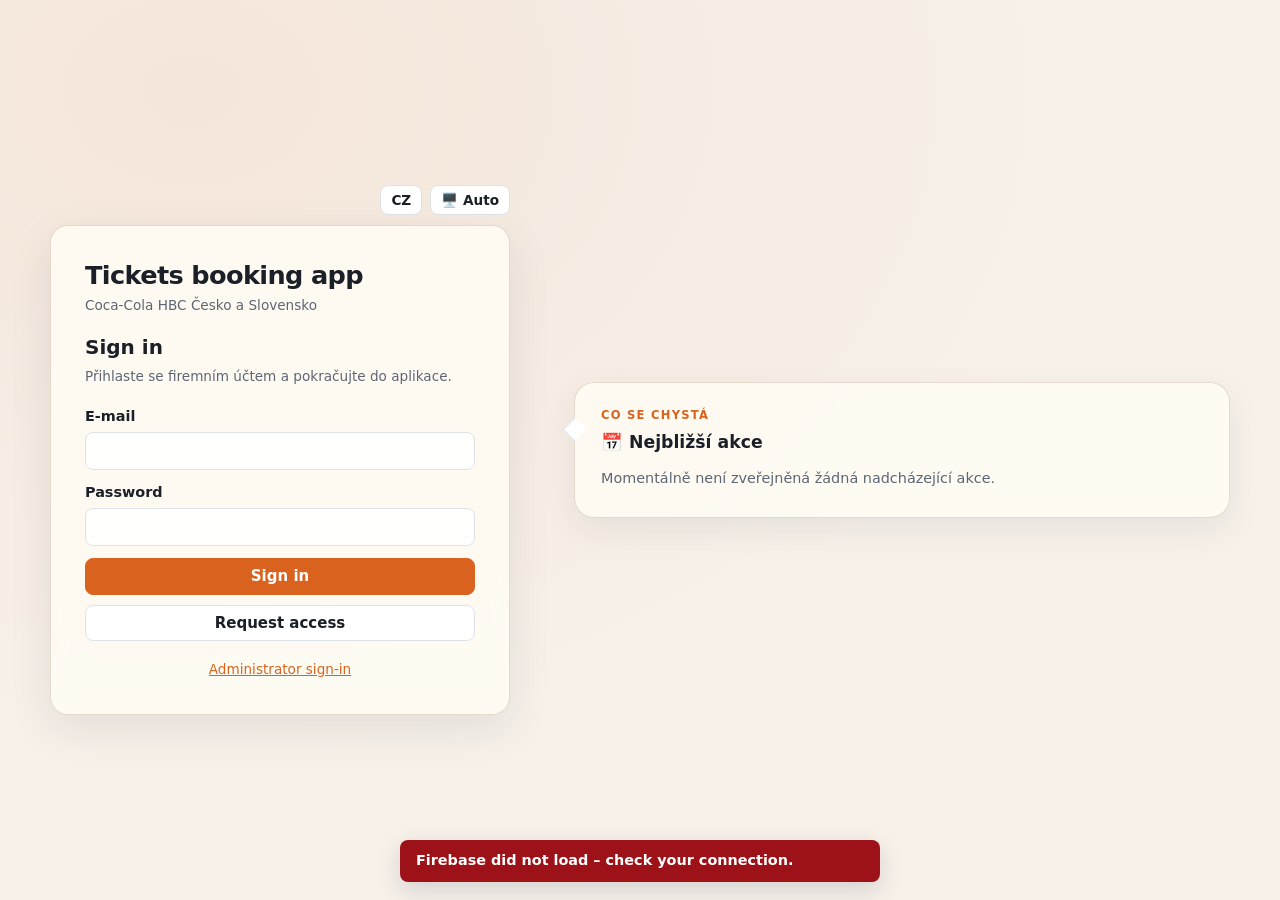
==== commit 416c3445: "Add files via upload" ====
--- a/index.html
+++ b/index.html
@@ -7,8 +7,8 @@
 <meta name="description" content="Systém rezervace lístků – Coca-Cola HBC Česko a Slovensko">
 <meta name="theme-color" content="#e41e26">
 <link rel="manifest" href="manifest.json">
-<link rel="icon" href="icons/icon-192.png">
-<link rel="apple-touch-icon" href="icons/icon-192.png">
+<link rel="icon" href="icon-192.png">
+<link rel="apple-touch-icon" href="icon-192.png">
 <meta name="apple-mobile-web-app-capable" content="yes">
 <meta name="apple-mobile-web-app-title" content="Tickets">
 <script src="https://www.gstatic.com/firebasejs/10.12.2/firebase-app-compat.js"></script>
@@ -28,7 +28,7 @@
 [data-season=spring]{--bg:#f0f7f1;--bg2:#e0efe3;--accent:#2f9e6b;--accent-h:#238056;--accent-soft:#e0f4ea;--hero:linear-gradient(135deg,#7ccf9c,#2f9e6b 60%,#f2c94c)}
 [data-season=summer]{--bg:#fffdf6;--bg2:#fff4cf;--accent:#e4002b;--accent-h:#b80022;--accent-soft:#ffe8ec;--hero:linear-gradient(135deg,#ff8a00,#e4002b)}
 [data-season=christmas]{--bg:#f2f6f1;--bg2:#e1ece0;--accent:#1f6b4a;--accent-h:#16523a;--accent-soft:#dff0e6;--accent2:#b8901f;--hero:linear-gradient(135deg,#1f6b4a,#0d3a28 70%,#b8901f)}
-[data-season=halloween]{--bg:#17110d;--bg2:#21170f;--surface:#241a13;--surface2:#2c2017;--text:#f6ebe0;--muted:#b9a592;--border:#44342a;--accent:#ff7a1a;--accent-h:#e86600;--accent-soft:#3a2415;--accent-text:#1a0f08;--hero:linear-gradient(135deg,#ff7a1a,#7a2d00);--ok-bg:#16301f;--warn-bg:#3a2a10;--bad-bg:#401818;--info-bg:#15283a;--mute-bg:#33261c;--sh1:0 1px 2px rgba(0,0,0,.4);--sh2:0 8px 24px rgba(0,0,0,.6)}
+[data-season=halloween]{--bg:#fbf1e5;--bg2:#f5dfc7;--surface:#fffaf3;--surface2:#fff1df;--text:#34251d;--muted:#756356;--border:#e5cbb0;--accent:#e86b1b;--accent-h:#c4510d;--accent-soft:#ffead8;--accent-text:#fff;--hero:linear-gradient(135deg,#e86b1b,#743b29);--ok-bg:#e4f5ea;--warn-bg:#fff1dc;--bad-bg:#fde8e8;--info-bg:#e3f0fb;--mute-bg:#f3e4d4;--sh1:0 1px 2px rgba(65,38,18,.08);--sh2:0 8px 24px rgba(65,38,18,.18)}
 [data-theme=dark]{--bg:#12151b;--bg2:#1a1e26;--surface:#1c212a;--surface2:#232933;--text:#eceff4;--muted:#a3adbd;--border:#313947;--accent-soft:#3a1f22;--ok:#4cc380;--ok-bg:#16301f;--warn:#f0b35a;--warn-bg:#3a2a10;--bad:#ff7b80;--bad-bg:#401818;--info:#6cb4f2;--info-bg:#15283a;--mute-bg:#2a313d;--sh1:0 1px 2px rgba(0,0,0,.4);--sh2:0 8px 24px rgba(0,0,0,.55)}
 [data-theme=dark][data-season=autumn]{--bg:#17120e;--bg2:#211912;--accent:#f0802f;--accent-soft:#3a2415;--accent-text:#1a0f08}
 [data-theme=dark][data-season=winter]{--bg:#0e1522;--bg2:#162033;--accent:#5b9bff;--accent-soft:#18284a;--accent-text:#06101f}
@@ -41,7 +41,23 @@
 *{box-sizing:border-box}
 html{-webkit-text-size-adjust:100%}
 body{margin:0;font:15px/1.5 var(--font);background:var(--bg);color:var(--text);min-height:100vh;
-  background-image:radial-gradient(1200px 500px at 85% -10%,var(--bg2),transparent 70%)}
+  background-image:linear-gradient(rgba(255,252,245,.24),rgba(255,252,245,.24)),url("watercolor-assets/autumn.webp");
+  background-position:center top;background-size:cover;background-attachment:fixed;background-repeat:no-repeat}
+/* Akvarelové pozadí – ilustrace jsou samostatné optimalizované soubory vedle index.html. */
+html[data-season=autumn] body{background-image:linear-gradient(rgba(255,250,239,.16),rgba(255,250,239,.16)),url("watercolor-assets/autumn.webp")}
+html[data-season=spring] body{background-image:linear-gradient(rgba(255,255,247,.19),rgba(255,255,247,.19)),url("watercolor-assets/spring.webp")}
+html[data-season=summer] body{background-image:linear-gradient(rgba(255,255,248,.16),rgba(255,255,248,.16)),url("watercolor-assets/summer.webp")}
+html[data-season=winter] body{background-image:linear-gradient(rgba(246,250,255,.15),rgba(246,250,255,.15)),url("watercolor-assets/winter.webp")}
+html[data-season=christmas] body{background-image:linear-gradient(rgba(255,250,240,.12),rgba(255,250,240,.12)),url("watercolor-assets/christmas.webp")}
+/* Halloween zatím používá podzimní ilustraci s teplejším tónem, dokud nebude k dispozici samostatný motiv. */
+html[data-season=halloween] body{background-image:linear-gradient(rgba(255,205,145,.23),rgba(255,205,145,.23)),url("watercolor-assets/autumn.webp")}
+html[data-theme=dark] body{background-image:linear-gradient(rgba(12,16,24,.68),rgba(12,16,24,.72)),url("watercolor-assets/winter.webp")}
+html[data-theme=dark][data-season=autumn] body{background-image:linear-gradient(rgba(22,15,10,.70),rgba(22,15,10,.76)),url("watercolor-assets/autumn.webp")}
+html[data-theme=dark][data-season=spring] body{background-image:linear-gradient(rgba(10,25,18,.68),rgba(10,25,18,.74)),url("watercolor-assets/spring.webp")}
+html[data-theme=dark][data-season=summer] body{background-image:linear-gradient(rgba(28,14,18,.68),rgba(28,14,18,.74)),url("watercolor-assets/summer.webp")}
+html[data-theme=dark][data-season=christmas] body{background-image:linear-gradient(rgba(8,25,18,.68),rgba(8,25,18,.74)),url("watercolor-assets/christmas.webp")}
+html[data-theme=dark][data-season=halloween] body{background-image:linear-gradient(rgba(24,12,5,.68),rgba(24,12,5,.76)),url("watercolor-assets/autumn.webp")}
+@media(max-width:700px){body{background-attachment:scroll;background-position:center top;background-size:auto 100vh;background-repeat:repeat-y}}
 h1,h2,h3,h4{margin:0 0 .5em;line-height:1.25;font-weight:600}
 h1{font-size:1.6rem}h2{font-size:1.25rem}h3{font-size:1.05rem}
 p{margin:0 0 .75em}a{color:var(--accent)}
@@ -57,6 +73,13 @@
 
 /* ============ PRVKY ============ */
 .card{background:var(--surface);border:1px solid var(--border);border-radius:var(--r2);box-shadow:var(--sh1);padding:18px;-webkit-backdrop-filter:var(--glass);backdrop-filter:var(--glass)}
+html[data-theme=light] .card,html[data-theme=light] .ev,html[data-theme=light] .hdr,html[data-theme=light] .gate-bubble,html[data-theme=light] .tile,html[data-theme=light] .kpi{
+  background:rgba(255,252,244,.88);border-color:rgba(148,125,91,.25);-webkit-backdrop-filter:blur(8px);backdrop-filter:blur(8px)}
+html[data-theme=light] .nav{background:rgba(255,252,244,.58);border-radius:0 0 12px 12px}
+html[data-theme=light] .hero{background:rgba(255,252,244,.30);color:var(--text);box-shadow:none;border:1px solid rgba(148,125,91,.18);-webkit-backdrop-filter:blur(3px);backdrop-filter:blur(3px)}
+html[data-theme=light] .hero h1{color:var(--text)}
+html[data-theme=light] .hero p{color:var(--muted)}
+html[data-theme=light] input[type=text],html[data-theme=light] input[type=email],html[data-theme=light] input[type=password],html[data-theme=light] input[type=number],html[data-theme=light] input[type=date],html[data-theme=light] input[type=time],html[data-theme=light] input[type=url],html[data-theme=light] input[type=search],html[data-theme=light] select,html[data-theme=light] textarea{background:rgba(255,255,255,.91)}
 [data-season=winter] .card,[data-season=winter] .ev,[data-season=winter] .hdr{background:color-mix(in srgb,var(--surface) 78%,transparent)}
 .btn{display:inline-flex;align-items:center;justify-content:center;gap:6px;min-height:36px;padding:6px 14px;border:1px solid var(--border);border-radius:var(--r);background:var(--surface);cursor:pointer;font-weight:600;text-decoration:none;transition:background .15s,border-color .15s}
 .btn:hover:not(:disabled){background:var(--surface2);border-color:var(--muted)}
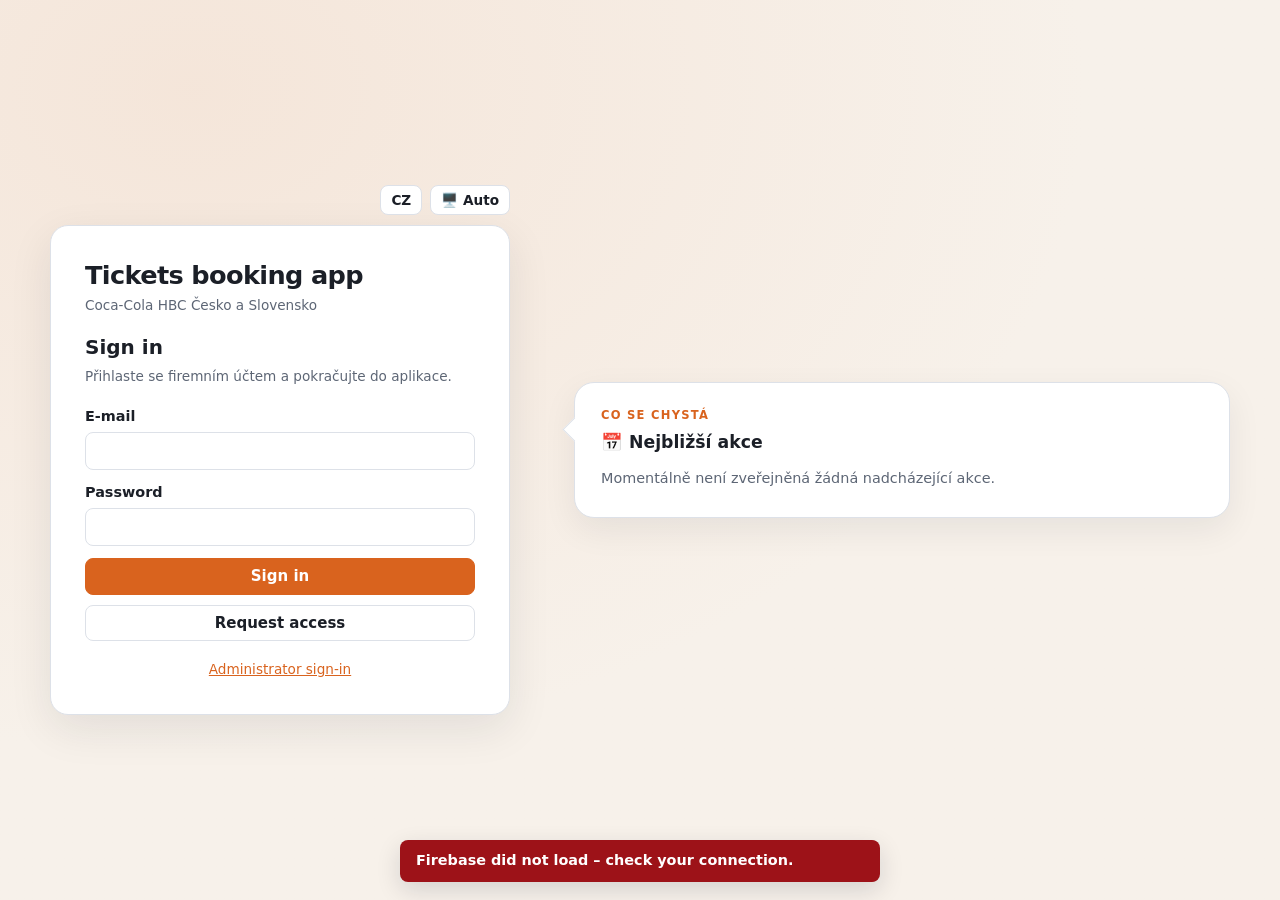
==== commit 9e963c2b: "Bump app version from 3.5.0 to 3.5.1" ====
--- a/index.html
+++ b/index.html
@@ -28,7 +28,7 @@
 [data-season=spring]{--bg:#f0f7f1;--bg2:#e0efe3;--accent:#2f9e6b;--accent-h:#238056;--accent-soft:#e0f4ea;--hero:linear-gradient(135deg,#7ccf9c,#2f9e6b 60%,#f2c94c)}
 [data-season=summer]{--bg:#fffdf6;--bg2:#fff4cf;--accent:#e4002b;--accent-h:#b80022;--accent-soft:#ffe8ec;--hero:linear-gradient(135deg,#ff8a00,#e4002b)}
 [data-season=christmas]{--bg:#f2f6f1;--bg2:#e1ece0;--accent:#1f6b4a;--accent-h:#16523a;--accent-soft:#dff0e6;--accent2:#b8901f;--hero:linear-gradient(135deg,#1f6b4a,#0d3a28 70%,#b8901f)}
-[data-season=halloween]{--bg:#fbf1e5;--bg2:#f5dfc7;--surface:#fffaf3;--surface2:#fff1df;--text:#34251d;--muted:#756356;--border:#e5cbb0;--accent:#e86b1b;--accent-h:#c4510d;--accent-soft:#ffead8;--accent-text:#fff;--hero:linear-gradient(135deg,#e86b1b,#743b29);--ok-bg:#e4f5ea;--warn-bg:#fff1dc;--bad-bg:#fde8e8;--info-bg:#e3f0fb;--mute-bg:#f3e4d4;--sh1:0 1px 2px rgba(65,38,18,.08);--sh2:0 8px 24px rgba(65,38,18,.18)}
+[data-season=halloween]{--bg:#17110d;--bg2:#21170f;--surface:#241a13;--surface2:#2c2017;--text:#f6ebe0;--muted:#b9a592;--border:#44342a;--accent:#ff7a1a;--accent-h:#e86600;--accent-soft:#3a2415;--accent-text:#1a0f08;--hero:linear-gradient(135deg,#ff7a1a,#7a2d00);--ok-bg:#16301f;--warn-bg:#3a2a10;--bad-bg:#401818;--info-bg:#15283a;--mute-bg:#33261c;--sh1:0 1px 2px rgba(0,0,0,.4);--sh2:0 8px 24px rgba(0,0,0,.6)}
 [data-theme=dark]{--bg:#12151b;--bg2:#1a1e26;--surface:#1c212a;--surface2:#232933;--text:#eceff4;--muted:#a3adbd;--border:#313947;--accent-soft:#3a1f22;--ok:#4cc380;--ok-bg:#16301f;--warn:#f0b35a;--warn-bg:#3a2a10;--bad:#ff7b80;--bad-bg:#401818;--info:#6cb4f2;--info-bg:#15283a;--mute-bg:#2a313d;--sh1:0 1px 2px rgba(0,0,0,.4);--sh2:0 8px 24px rgba(0,0,0,.55)}
 [data-theme=dark][data-season=autumn]{--bg:#17120e;--bg2:#211912;--accent:#f0802f;--accent-soft:#3a2415;--accent-text:#1a0f08}
 [data-theme=dark][data-season=winter]{--bg:#0e1522;--bg2:#162033;--accent:#5b9bff;--accent-soft:#18284a;--accent-text:#06101f}
@@ -41,23 +41,7 @@
 *{box-sizing:border-box}
 html{-webkit-text-size-adjust:100%}
 body{margin:0;font:15px/1.5 var(--font);background:var(--bg);color:var(--text);min-height:100vh;
-  background-image:linear-gradient(rgba(255,252,245,.24),rgba(255,252,245,.24)),url("watercolor-assets/autumn.webp");
-  background-position:center top;background-size:cover;background-attachment:fixed;background-repeat:no-repeat}
-/* Akvarelové pozadí – ilustrace jsou samostatné optimalizované soubory vedle index.html. */
-html[data-season=autumn] body{background-image:linear-gradient(rgba(255,250,239,.16),rgba(255,250,239,.16)),url("watercolor-assets/autumn.webp")}
-html[data-season=spring] body{background-image:linear-gradient(rgba(255,255,247,.19),rgba(255,255,247,.19)),url("watercolor-assets/spring.webp")}
-html[data-season=summer] body{background-image:linear-gradient(rgba(255,255,248,.16),rgba(255,255,248,.16)),url("watercolor-assets/summer.webp")}
-html[data-season=winter] body{background-image:linear-gradient(rgba(246,250,255,.15),rgba(246,250,255,.15)),url("watercolor-assets/winter.webp")}
-html[data-season=christmas] body{background-image:linear-gradient(rgba(255,250,240,.12),rgba(255,250,240,.12)),url("watercolor-assets/christmas.webp")}
-/* Halloween zatím používá podzimní ilustraci s teplejším tónem, dokud nebude k dispozici samostatný motiv. */
-html[data-season=halloween] body{background-image:linear-gradient(rgba(255,205,145,.23),rgba(255,205,145,.23)),url("watercolor-assets/autumn.webp")}
-html[data-theme=dark] body{background-image:linear-gradient(rgba(12,16,24,.68),rgba(12,16,24,.72)),url("watercolor-assets/winter.webp")}
-html[data-theme=dark][data-season=autumn] body{background-image:linear-gradient(rgba(22,15,10,.70),rgba(22,15,10,.76)),url("watercolor-assets/autumn.webp")}
-html[data-theme=dark][data-season=spring] body{background-image:linear-gradient(rgba(10,25,18,.68),rgba(10,25,18,.74)),url("watercolor-assets/spring.webp")}
-html[data-theme=dark][data-season=summer] body{background-image:linear-gradient(rgba(28,14,18,.68),rgba(28,14,18,.74)),url("watercolor-assets/summer.webp")}
-html[data-theme=dark][data-season=christmas] body{background-image:linear-gradient(rgba(8,25,18,.68),rgba(8,25,18,.74)),url("watercolor-assets/christmas.webp")}
-html[data-theme=dark][data-season=halloween] body{background-image:linear-gradient(rgba(24,12,5,.68),rgba(24,12,5,.76)),url("watercolor-assets/autumn.webp")}
-@media(max-width:700px){body{background-attachment:scroll;background-position:center top;background-size:auto 100vh;background-repeat:repeat-y}}
+  background-image:radial-gradient(1200px 500px at 85% -10%,var(--bg2),transparent 70%)}
 h1,h2,h3,h4{margin:0 0 .5em;line-height:1.25;font-weight:600}
 h1{font-size:1.6rem}h2{font-size:1.25rem}h3{font-size:1.05rem}
 p{margin:0 0 .75em}a{color:var(--accent)}
@@ -73,13 +57,6 @@
 
 /* ============ PRVKY ============ */
 .card{background:var(--surface);border:1px solid var(--border);border-radius:var(--r2);box-shadow:var(--sh1);padding:18px;-webkit-backdrop-filter:var(--glass);backdrop-filter:var(--glass)}
-html[data-theme=light] .card,html[data-theme=light] .ev,html[data-theme=light] .hdr,html[data-theme=light] .gate-bubble,html[data-theme=light] .tile,html[data-theme=light] .kpi{
-  background:rgba(255,252,244,.88);border-color:rgba(148,125,91,.25);-webkit-backdrop-filter:blur(8px);backdrop-filter:blur(8px)}
-html[data-theme=light] .nav{background:rgba(255,252,244,.58);border-radius:0 0 12px 12px}
-html[data-theme=light] .hero{background:rgba(255,252,244,.30);color:var(--text);box-shadow:none;border:1px solid rgba(148,125,91,.18);-webkit-backdrop-filter:blur(3px);backdrop-filter:blur(3px)}
-html[data-theme=light] .hero h1{color:var(--text)}
-html[data-theme=light] .hero p{color:var(--muted)}
-html[data-theme=light] input[type=text],html[data-theme=light] input[type=email],html[data-theme=light] input[type=password],html[data-theme=light] input[type=number],html[data-theme=light] input[type=date],html[data-theme=light] input[type=time],html[data-theme=light] input[type=url],html[data-theme=light] input[type=search],html[data-theme=light] select,html[data-theme=light] textarea{background:rgba(255,255,255,.91)}
 [data-season=winter] .card,[data-season=winter] .ev,[data-season=winter] .hdr{background:color-mix(in srgb,var(--surface) 78%,transparent)}
 .btn{display:inline-flex;align-items:center;justify-content:center;gap:6px;min-height:36px;padding:6px 14px;border:1px solid var(--border);border-radius:var(--r);background:var(--surface);cursor:pointer;font-weight:600;text-decoration:none;transition:background .15s,border-color .15s}
 .btn:hover:not(:disabled){background:var(--surface2);border-color:var(--muted)}
@@ -214,7 +191,7 @@
 const FB={apiKey:"AIzaSyCPSV3AauKHMPfnkACjbfvEDbb6RFJMiJA",authDomain:"cc-tickets-booking-app.firebaseapp.com",projectId:"cc-tickets-booking-app",storageBucket:"cc-tickets-booking-app.firebasestorage.app",messagingSenderId:"998442761726",appId:"1:998442761726:web:e5bbe201f68c9594ea54af",measurementId:"G-GKKE8GCN0T"};
 const DOC='cocaColaDatabase',ACTS='cocaColaActions',DAY=864e5,ROLES=['applicant','manager','rsm_praha','admin'];
 const ADMIN_CODE_HASH='96e0efdf0a2b84d7f1e137ec50258190f8611520d19091ccc286391bf6fa189e';
-const APP_VERSION='3.5.0';
+const APP_VERSION='3.5.1';
 
 /* ---------- utils ---------- */
 const $=(s,r=document)=>r.querySelector(s),$$=(s,r=document)=>Array.from(r.querySelectorAll(s));
@@ -692,7 +669,7 @@
 
     system(){const n=S.net,sw=('serviceWorker' in navigator)&&navigator.serviceWorker.controller;const ok=(b,t)=>`<span class="badge ${b?'b-ok':'b-bad'}">${t}</span>`;
       return Admin.head('system')+`<div class="grid g2"><div class="card"><h3>${T('sy.health')}</h3><table><tbody><tr><td>Firebase</td><td>${ok(n.docOk&&n.actOk,n.docOk&&n.actOk?'OK':T('net.err'))}</td></tr><tr><td>${T('sy.online')}</td><td>${ok(n.online,n.online?'online':'offline')}</td></tr><tr><td>${T('sy.last')}</td><td>${n.lastSync?esc(fmtTs(n.lastSync)):'–'}</td></tr><tr><td>${T('sy.pending')}</td><td>${n.pending?T('c.yes'):T('c.no')}</td></tr><tr><td>PWA / offline cache</td><td>${ok(sw,sw?'aktivní':'–')}</td></tr><tr><td>Teams</td><td>${S.teams.admin||S.teams.info?'<span class="badge b-ok">'+T('sy.set')+'</span>':'<span class="badge b-warn">'+T('sy.notset')+'</span>'}</td></tr><tr><td>${T('sy.data')}</td><td>${(S._all||[]).length} ${T('nav.events').toLowerCase()} · ${S.requests.length} ${T('nav.requests').toLowerCase()} · ${Object.keys(S.users).length} ${T('ap.users').toLowerCase()}</td></tr><tr><td>${T('sy.ver')}</td><td>${APP_VERSION}</td></tr></tbody></table><div class="row" style="margin-top:10px"><button class="btn sm" data-act="cacheClear">${T('sy.clearcache')}</button></div></div>
-      <div class="card"><h3>${T('sy.backup')}</h3><div class="row"><button class="btn pri sm" data-act="bkExport">${T('sy.export')}</button><button class="btn sm" data-act="bkImport">${T('sy.restore')}</button><input type="file" id="bk-file" accept=".json" class="hide"></div><p class="hint">${T('sy.bkHint')}</p><h3 style="margin-top:14px">${T('sy.exports')}</h3><div class="row"><button class="btn sm" data-act="evExp" data-f="csv">${T('ap.events')} CSV</button><button class="btn sm" data-act="evExp" data-f="xlsx">${T('ap.events')} Excel</button></div><div class="row" style="margin-top:6px"><button class="btn sm" data-act="expReq" data-f="csv">${T('nav.requests')} CSV</button><button class="btn sm" data-act="expReq" data-f="xlsx">${T('nav.requests')} Excel</button></div>
+      <div class="card"><h3>${T('sy.backup')}</h3><div class="row"><button class="btn pri sm" data-act="bkExport">${T('sy.export')}</button><button class="btn sm" data-act="bkImport">${T('sy.restore')}</button><input type="file" id="bk-file" accept=".json" class="hide"></div><p class="hint">${T('sy.bkHint')}</p><h3 style="margin-top:14px">${T('sy.exports')}</h3><div class="row"><button class="btn sm" data-act="evExp" data-f="csv">${T('ap.events')} CSV</button><button class="btn sm" data-act="evExp" data-f="xlsx">${T('ap.events')} Excel</button><button class="btn sm" data-act="evExpFull" title="Všechny akce včetně obrázků a tooltipů (JSON)">${T('ap.events')} + obrázky/tooltipy (JSON)</button></div><div class="row" style="margin-top:6px"><button class="btn sm" data-act="expReq" data-f="csv">${T('nav.requests')} CSV</button><button class="btn sm" data-act="expReq" data-f="xlsx">${T('nav.requests')} Excel</button></div>
       <h3 style="margin-top:14px">${T('sy.retention')}</h3><div class="row"><input type="number" id="sy-days" min="30" value="${S.auditDays||730}" style="width:110px"><span class="small">${T('sy.days')}</span><button class="btn sm" data-act="auditPurge">${T('sy.purge')}</button></div></div></div>
       <h3 style="margin-top:18px">${T('sy.errors')} (${S.errors.length}) <button class="btn sm" data-act="errClear">${T('c.clear')}</button></h3>${S.errors.length?`<div class="tw"><table><tbody>${S.errors.slice(0,15).map(e=>`<tr><td class="nowrap">${esc(fmtTs(e.t))}</td><td>${esc(e.kind)}</td><td>${esc(e.msg)} ${esc(e.extra)}</td></tr>`).join('')}</tbody></table></div>`:`<p class="muted">${T('sy.noerr')}</p>`}`}
   }};
@@ -710,6 +687,7 @@
       [{label:T('c.cancel')},{label:T('c.apply'),cls:'pri',fn:async dd=>{const f={date:$('#b-d',dd).value,time:$('#b-t',dd).value,category:$('#b-c',dd).value.trim(),capacity:$('#b-n',dd).value,place:$('#b-p',dd).value.trim(),status:$('#b-s',dd).value};if(!Object.values(f).some(v=>v!=='')){toast(T('ev.nochange'),'err');return false}if(f.status==='Zrušena'&&!await ask(T('ev.confirmBulkCancel',{n:ids.length}),T('c.ok'),true))return false;const ok=await run(()=>Events.bulk(ids,f),T('c.saved'));return ok!==false}}])},
   evImport(){$('#ev-file').click()},
   evWebImport(){openWebEventImport()},
+  evExpFull(){run(()=>{const ev=(S._all||[]).map(e=>{const im=e.image||e.imageUrl||e.backgroundImage||'';return{id:e.id,name:e.name||'',date:e.date||'',time:e.time||'',place:e.place||'',capacity:e.capacity||0,category:e.category||'',subcategory:e.subcategory||'',status:isArchived(e)?'Archivováno':T(EVST_L[evStatus(e)]),tooltip:e.description||'',image:im,imageType:!im?'':/^data:/.test(im)?'nahraný soubor (data URL)':'URL'}});download('akce-s-obrazky-a-tooltipy-'+isoDay(new Date())+'.json',JSON.stringify({app:'cc-tickets-portal',exportedAt:new Date().toISOString(),count:ev.length,events:ev},null,1),'application/json');toast('Exportováno akcí: '+ev.length,'ok')})},
   evExp(d){const rows=[EV_HEAD()].concat((S._all||[]).filter(e=>d.done?evStatus(e)==='Completed':true).map(evRow));run(()=>exportRows((d.done?'dokoncene-akce-':'akce-')+isoDay(new Date()),rows,d.f))},
   async evTl(d){const e=evFromId(d.id);if(!e)return;const s=evStats(e);const dd=dlg(e.name,`<p>${esc(fmtDate(e.date,e.time))} · ${esc(e.category||'')} · ${T('ev.apprTickets')}: <b>${s.approved}</b> · ${T('ev.totalRes')}: <b>${s.total}</b></p><div id="tl-b"><p class="muted">${T('c.loading')}</p></div>`,[{label:T('c.close'),cls:'pri'}]);
     try{const q=await Cloud.ref.collection('auditLog').where('target','==',String(e.id)).get();const items=q.docs.map(x=>x.data()).sort((a,b)=>String(a.ts).localeCompare(String(b.ts)));const made=e.createdAt||(e.id>1e12&&e.id<2e12?new Date(+e.id).toISOString():'');
